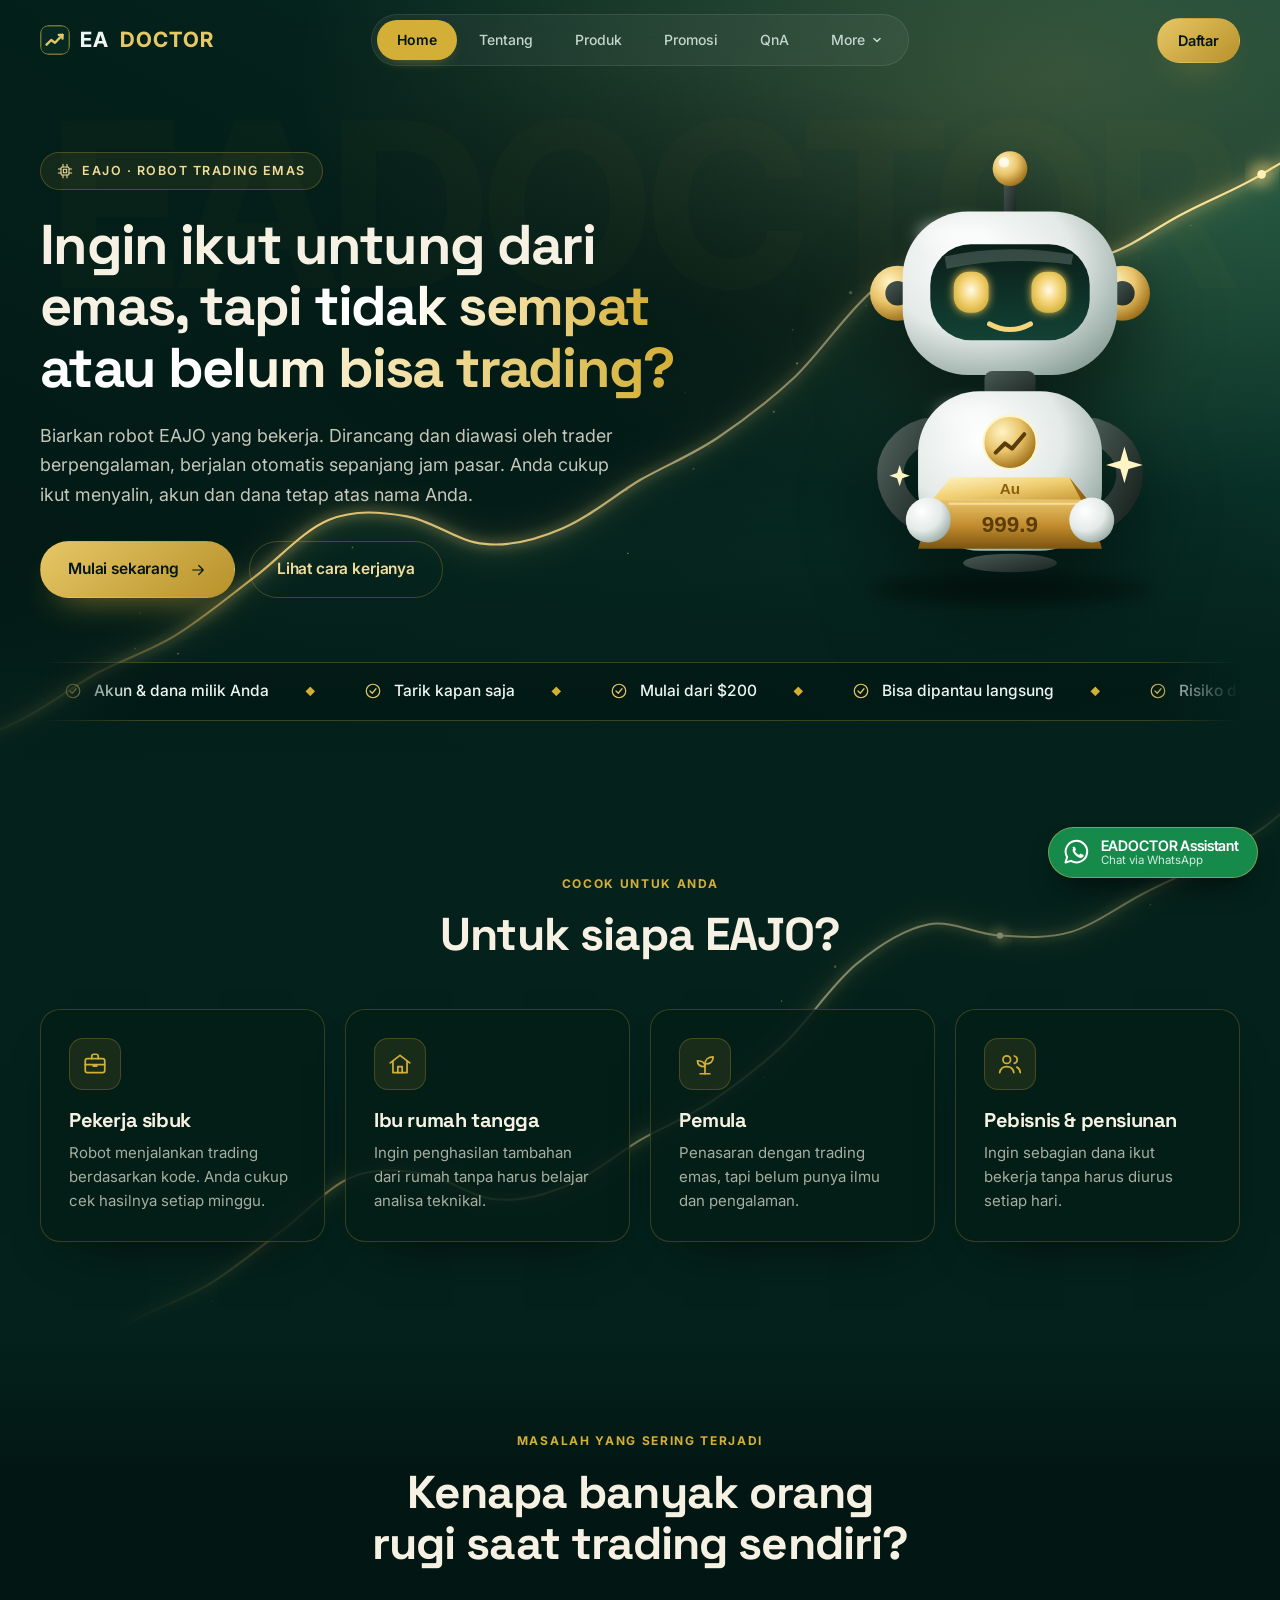
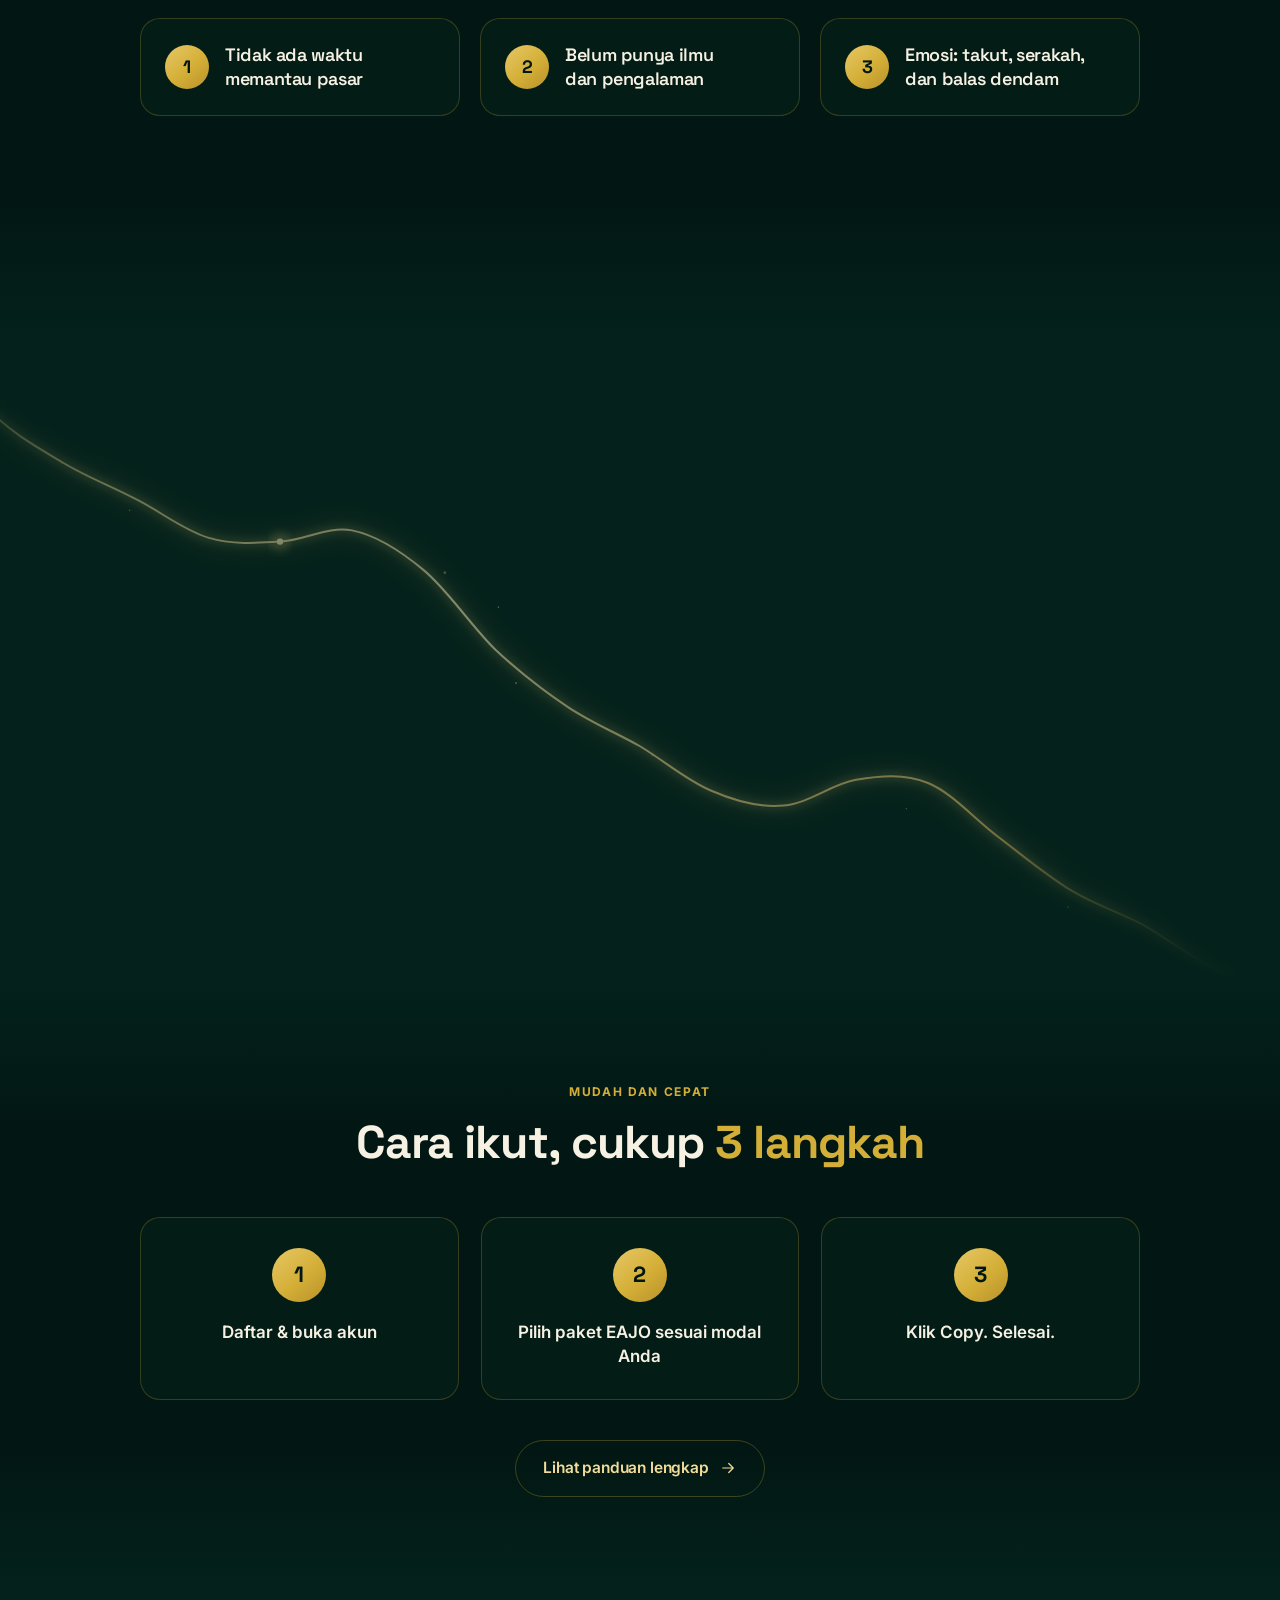
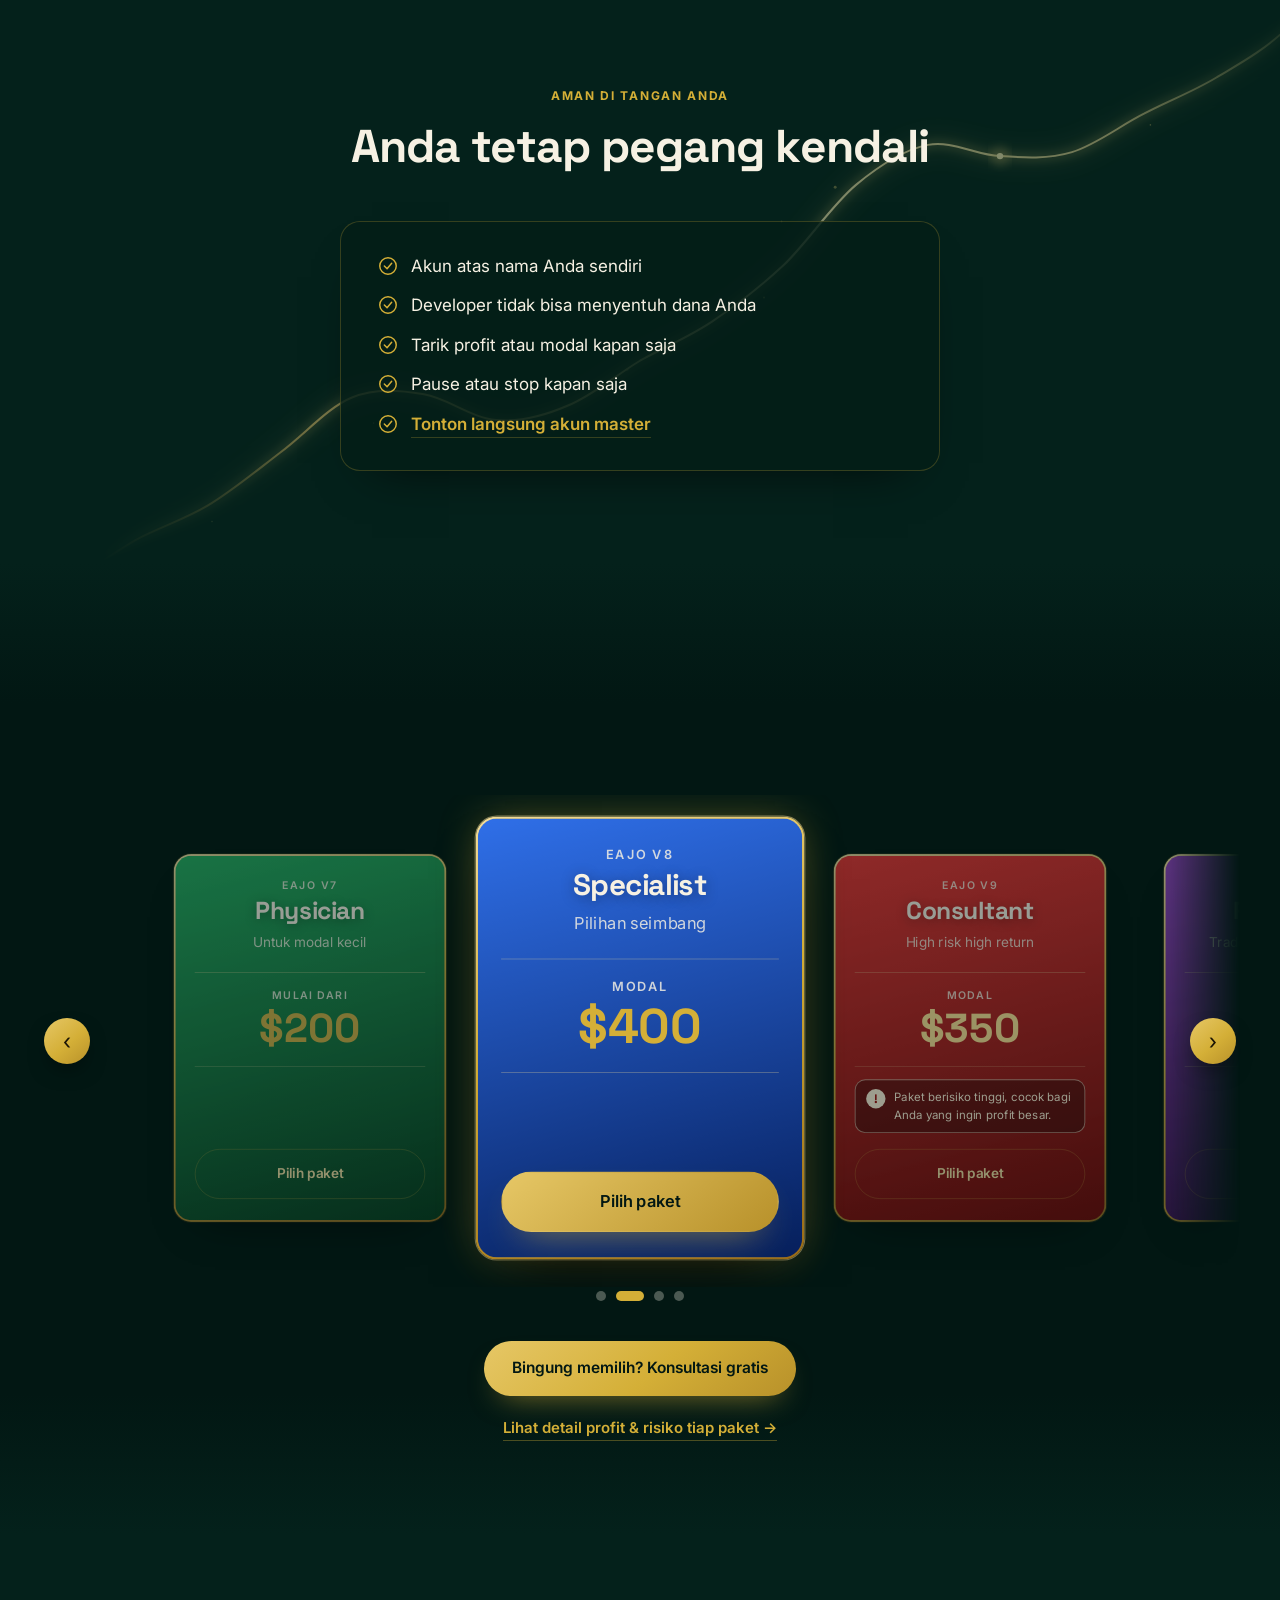
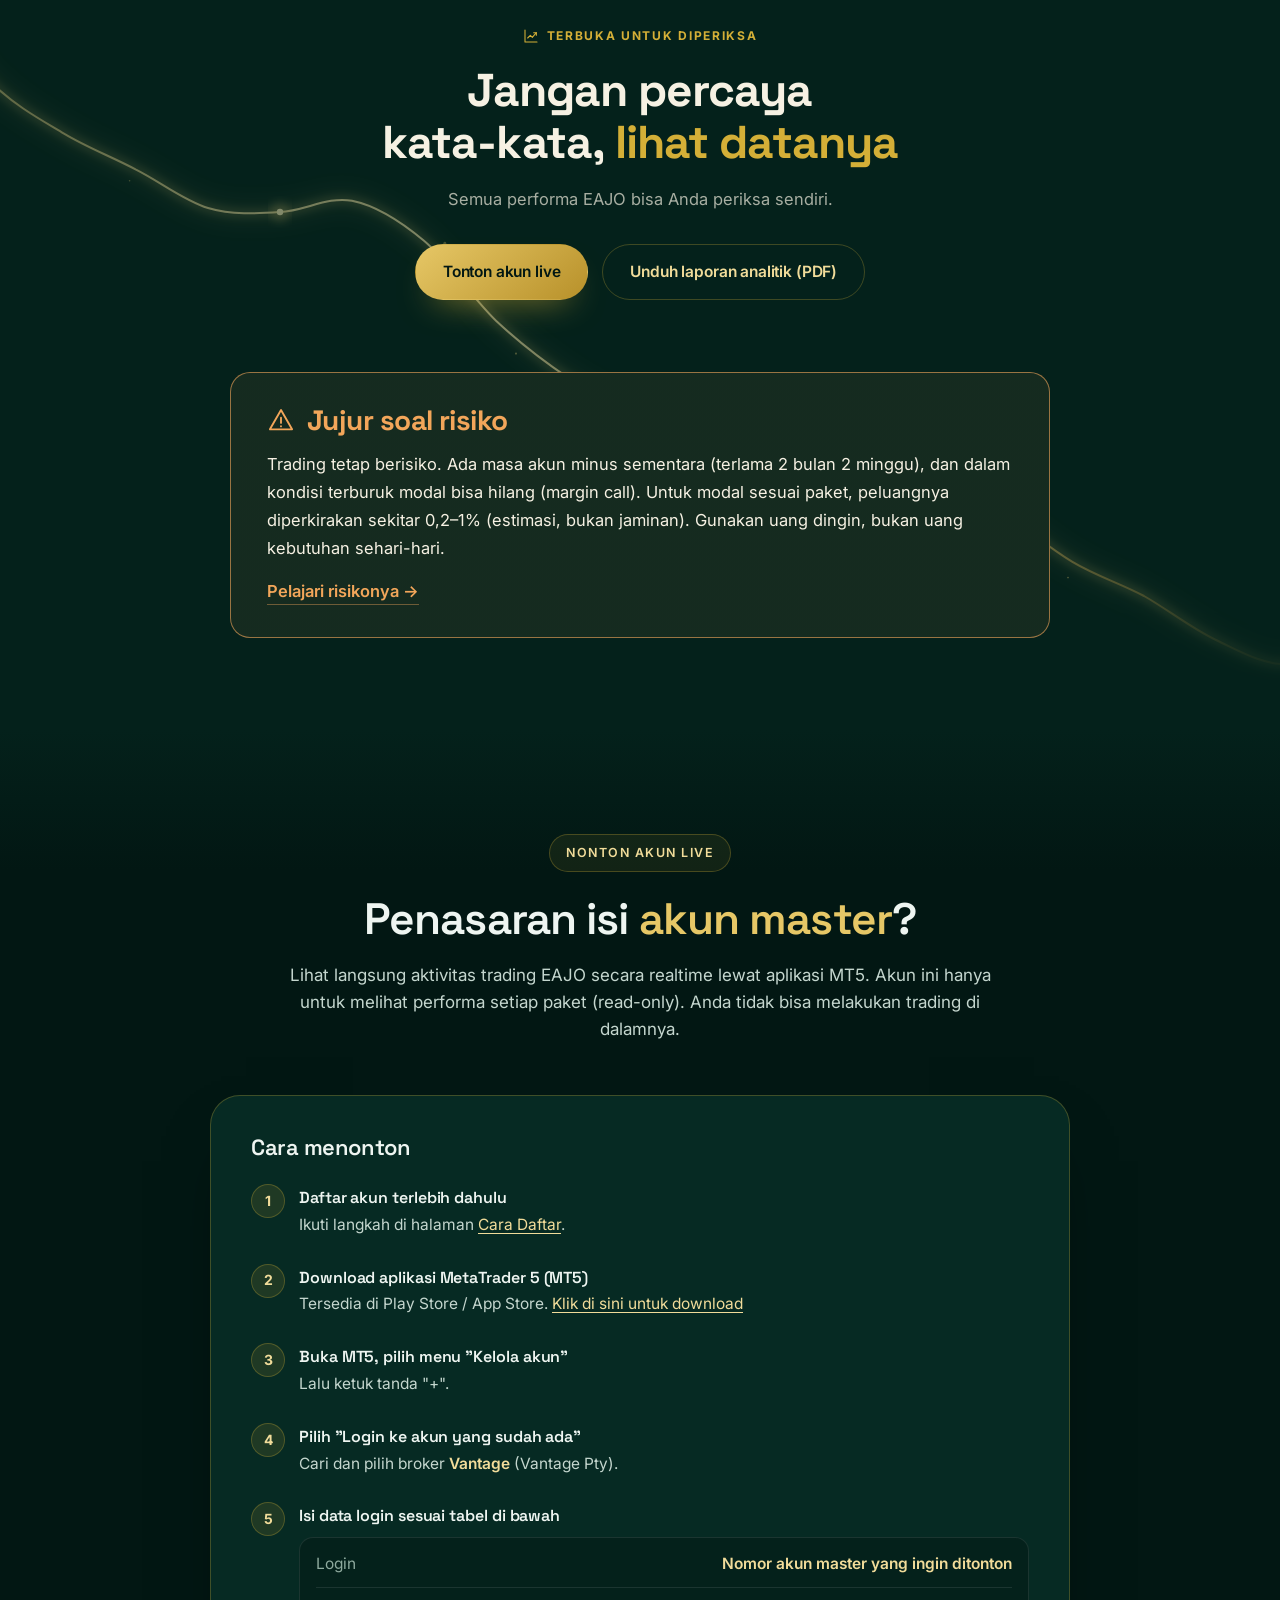
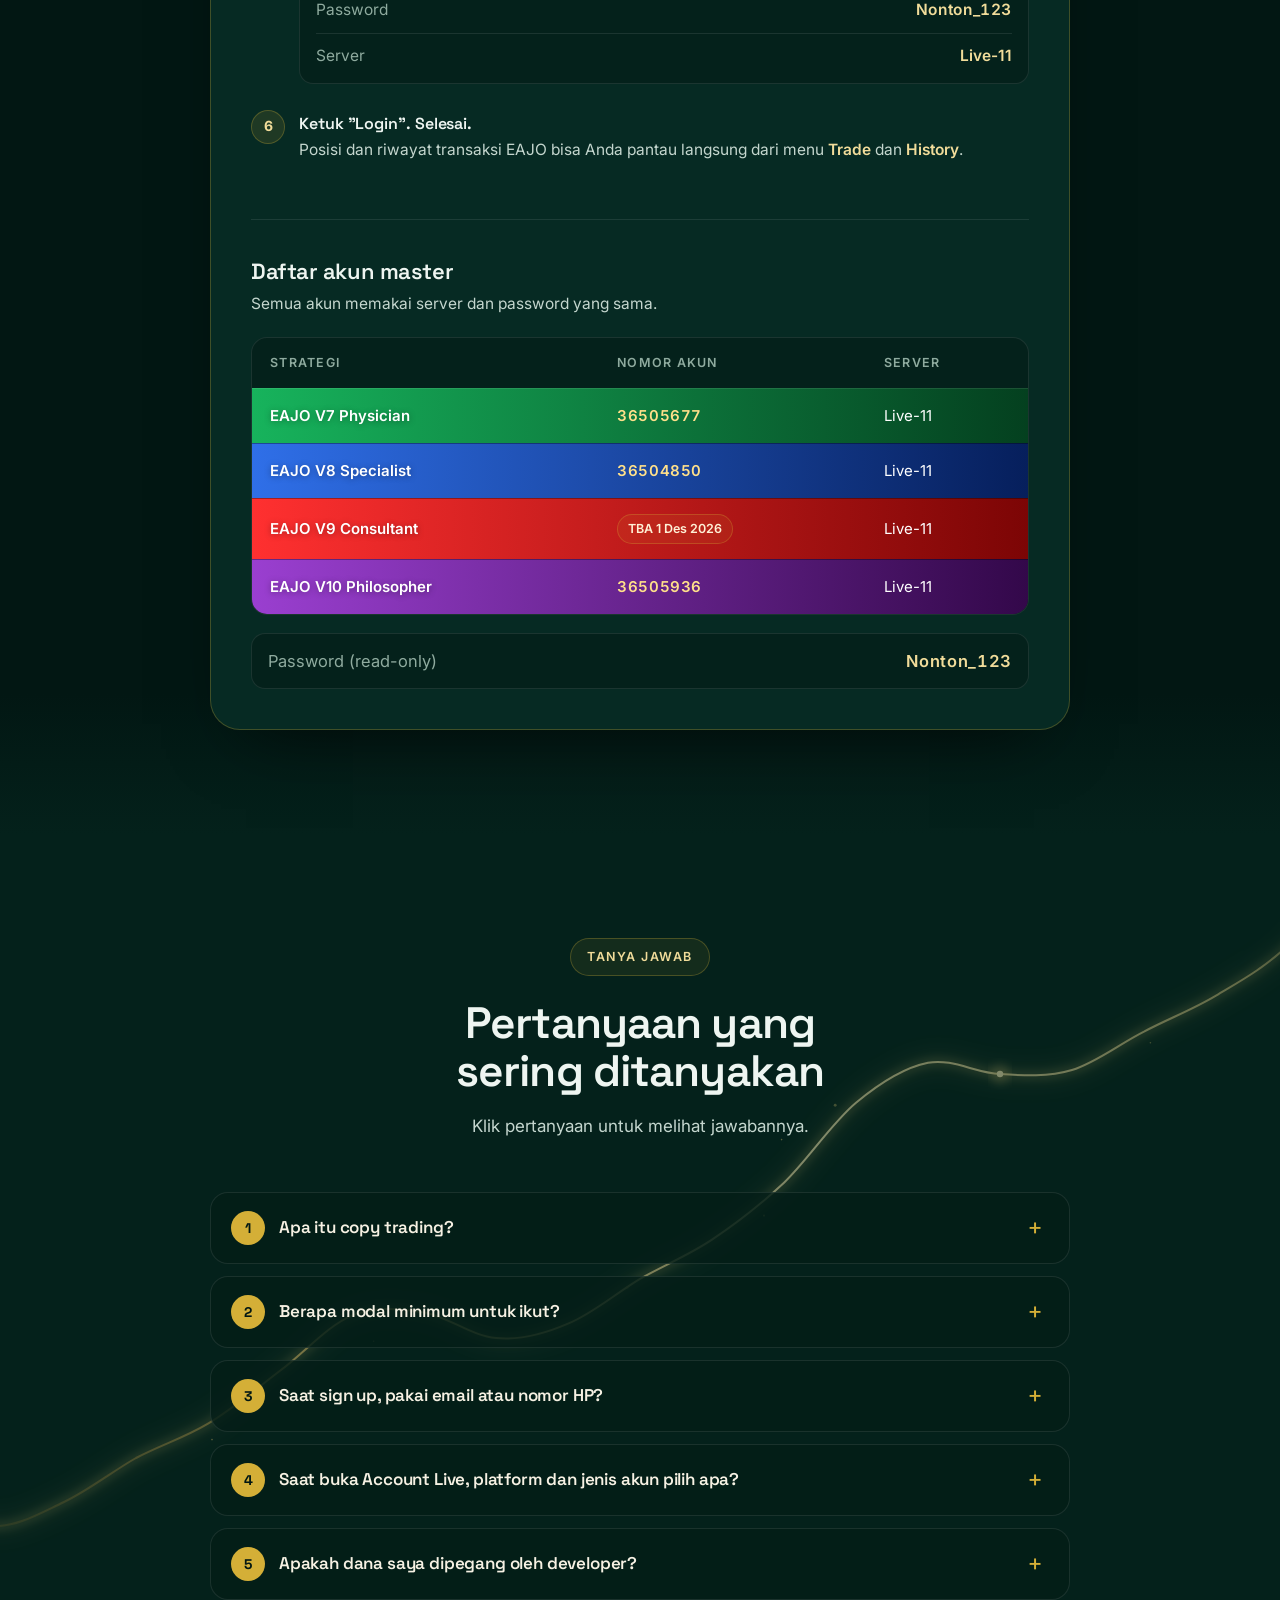
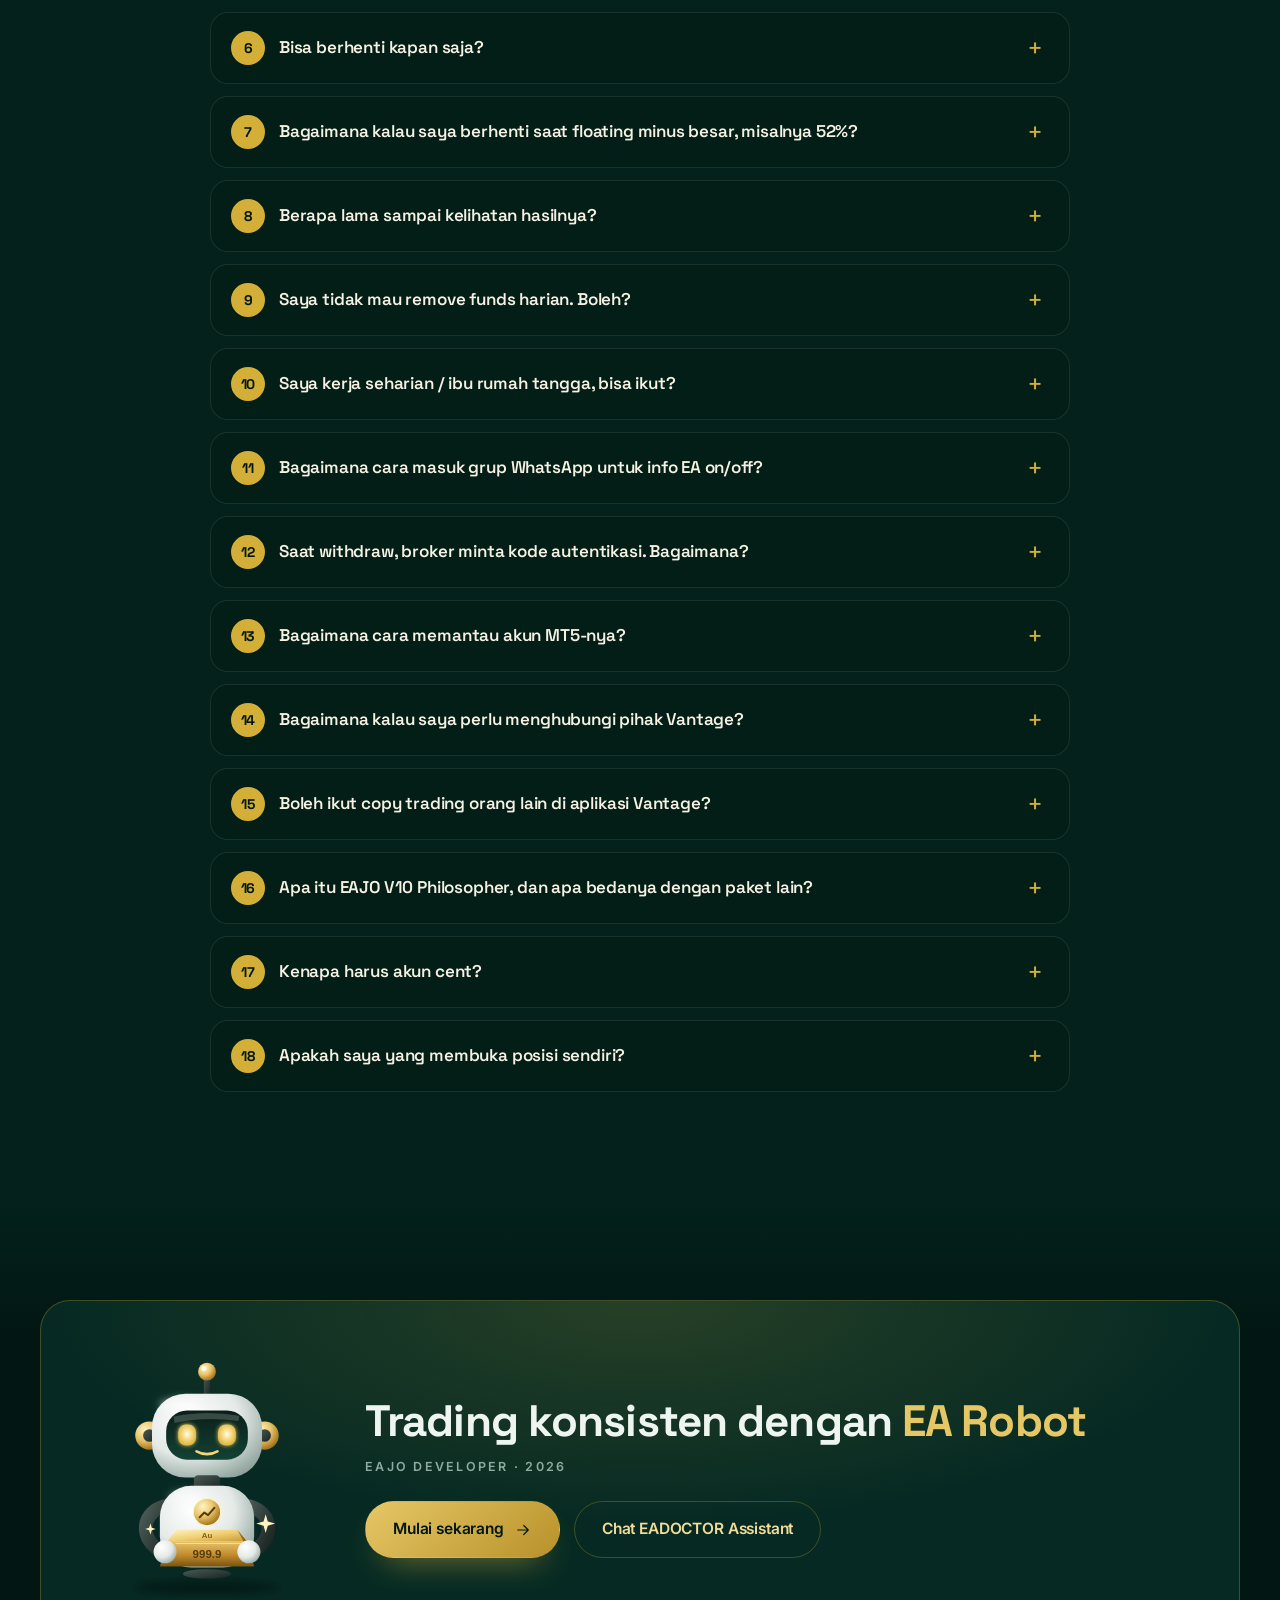
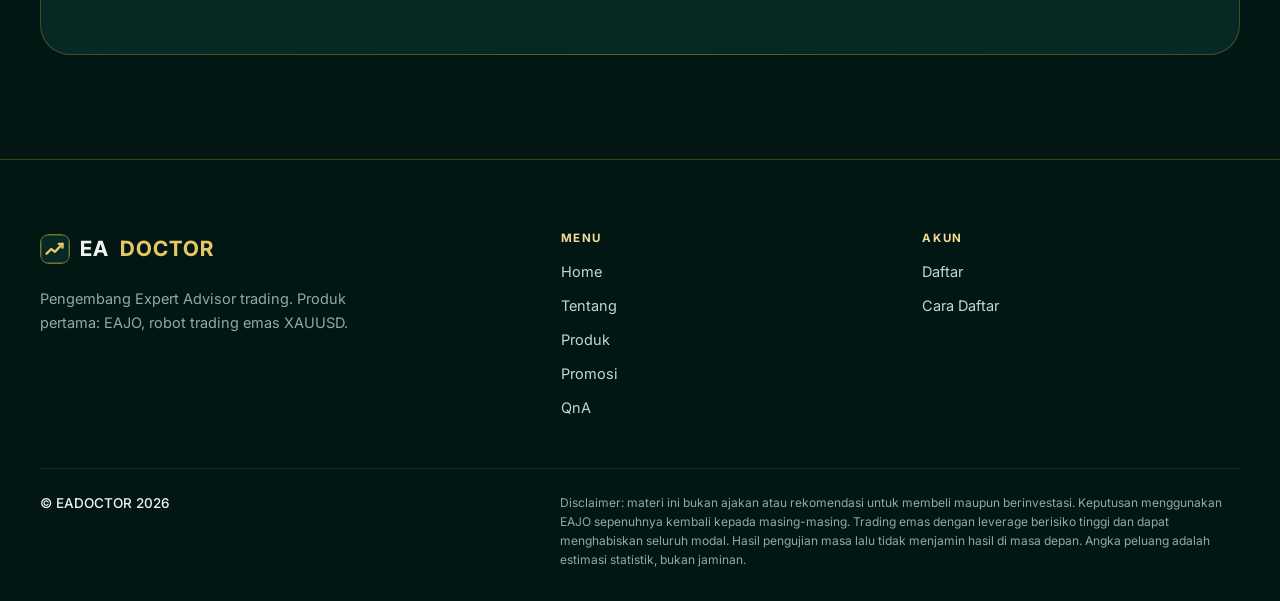
==== index.html @ 738d76ed "Tambah infografis Setting CopyTrading di cara-daftar langkah 6, versi CSS/JS 20261121c Co-Authored-B" ====
<!doctype html>
<html lang="id">
  <head>
    <meta charset="utf-8" />
    <meta name="viewport" content="width=device-width, initial-scale=1, viewport-fit=cover" />
    <title>EADOCTOR — Expert Advisor Trading</title>
    <meta
      name="description"
      content="Ikut untung dari emas tanpa trading sendiri. Robot EAJO bekerja otomatis, diawasi trader berpengalaman. Akun dan dana tetap atas nama Anda."
    />
    <meta name="theme-color" content="#04211b" />
    <link rel="icon" href="assets/favicon.svg" type="image/svg+xml" />
    <link rel="preconnect" href="https://fonts.googleapis.com" />
    <link rel="preconnect" href="https://fonts.gstatic.com" crossorigin />
    <link
      rel="stylesheet"
      href="https://fonts.googleapis.com/css2?family=Inter+Tight:wght@500;600;700&family=Space+Grotesk:wght@500;600;700&family=Inter:wght@400;500;600;700&display=swap"
    />
    <link rel="stylesheet" href="assets/css/style.css?v=20261121c" />
    <script src="assets/js/main.js?v=20261121c" defer></script>
  </head>
  <body>
    <!-- ================= IKON & ROBOT ================= -->
    <svg width="0" height="0" style="position: absolute" aria-hidden="true">
      <symbol id="i-grafik" viewBox="0 0 24 24">
        <path d="M3 3v18h18" /><path d="m7 15 4-4 3 3 6-7" /><path d="M16 7h4v4" />
      </symbol>
      <symbol id="i-perisai" viewBox="0 0 24 24">
        <path d="M12 3 4.5 6v6c0 4.4 3.2 7.9 7.5 9 4.3-1.1 7.5-4.6 7.5-9V6L12 3Z" /><path d="m9 12 2 2 4-4" />
      </symbol>
      <symbol id="i-cpu" viewBox="0 0 24 24">
        <rect x="6" y="6" width="12" height="12" rx="2" /><path d="M9.5 9.5h5v5h-5z" />
        <path d="M9 2v4M15 2v4M9 18v4M15 18v4M2 9h4M2 15h4M18 9h4M18 15h4" />
      </symbol>
      <symbol id="i-jam" viewBox="0 0 24 24">
        <circle cx="12" cy="12" r="9" /><path d="M12 7v5l3 2" />
      </symbol>
      <symbol id="i-cek" viewBox="0 0 24 24">
        <circle cx="12" cy="12" r="9" /><path d="m8 12 3 3 5-6" />
      </symbol>
      <symbol id="i-hadiah" viewBox="0 0 24 24">
        <rect x="3" y="8" width="18" height="4" rx="1" /><path d="M5 12v8h14v-8M12 8v12" />
        <path d="M12 8S10.5 4 8 4a2 2 0 0 0 0 4h4Zm0 0s1.5-4 4-4a2 2 0 0 1 0 4h-4Z" />
      </symbol>
      <symbol id="i-panah" viewBox="0 0 24 24">
        <path d="M5 12h14M13 6l6 6-6 6" />
      </symbol>
      <symbol id="i-wa" viewBox="0 0 24 24">
        <path d="M3.6 20.4 4.9 16A8.6 8.6 0 1 1 8 19.1l-4.4 1.3Z" />
        <path
          d="M9.2 8.3c.3-.6.6-.6.9-.6h.6c.2 0 .4.1.5.4l.7 1.7c.1.3 0 .5-.1.6l-.5.6c-.1.2-.2.3 0 .6.3.6.8 1.2 1.3 1.6.5.5 1.1.8 1.6 1 .3.1.4.1.6-.1l.6-.7c.2-.2.4-.2.6-.1l1.7.8c.2.1.4.2.4.4 0 .3 0 1-.5 1.5-.4.4-1.2.8-2 .7-1-.1-2.4-.6-3.8-1.9-1.4-1.3-2.2-2.8-2.4-3.8-.2-1 .1-1.8.3-2.1Z"
          fill="currentColor"
          stroke="none"
        />
      </symbol>
      <!-- Ikon garis untuk beranda -->
      <symbol id="i-tas" viewBox="0 0 24 24">
        <rect x="3" y="7" width="18" height="13" rx="2" /><path d="M9 7V5a2 2 0 0 1 2-2h2a2 2 0 0 1 2 2v2" /><path d="M3 12.5h18M10.5 12.5v1.5h3v-1.5" />
      </symbol>
      <symbol id="i-rumah" viewBox="0 0 24 24">
        <path d="M3 11 12 4l9 7" /><path d="M5.5 9.5V20h13V9.5" /><path d="M10 20v-5.5h4V20" />
      </symbol>
      <symbol id="i-tunas" viewBox="0 0 24 24">
        <path d="M12 21v-9" /><path d="M12 12c0-4 3-6.5 7.5-6.5 0 4.2-3 6.5-7.5 6.5Z" /><path d="M12 14.5C12 11.3 9.6 9 5 9c0 3.4 2.6 5.5 7 5.5Z" /><path d="M7.5 21h9" />
      </symbol>
      <symbol id="i-koper" viewBox="0 0 24 24">
        <circle cx="9" cy="8" r="3.5" /><path d="M2.5 20c.6-3.6 3.2-5.5 6.5-5.5s5.9 1.9 6.5 5.5" /><path d="M16 4.6a3.5 3.5 0 0 1 0 6.8M18.3 14.9c1.8.8 2.9 2.5 3.2 5.1" />
      </symbol>
      <symbol id="i-orang" viewBox="0 0 24 24">
        <circle cx="12" cy="7.5" r="3.8" /><path d="M4.5 21c.7-4.3 3.6-6.5 7.5-6.5s6.8 2.2 7.5 6.5" />
      </symbol>
      <symbol id="i-awas" viewBox="0 0 24 24">
        <path d="M12 3.5 2.5 20h19L12 3.5Z" /><path d="M12 10v4.5" /><path d="M12 17.3v.2" />
      </symbol>
      <!-- Robot 3D EAJO (dari index2) -->
      <defs>
        <radialGradient id="shell" cx="0.35" cy="0.3" r="0.8"><stop offset="0" stop-color="#FFFFFF"/><stop offset="0.55" stop-color="#E4EAE7"/><stop offset="1" stop-color="#8FA39C"/></radialGradient>
        <linearGradient id="visor" x1="0" y1="0" x2="0" y2="1"><stop offset="0" stop-color="#0A1E18"/><stop offset="1" stop-color="#134235"/></linearGradient>
        <radialGradient id="eye" cx="0.5" cy="0.45" r="0.6"><stop offset="0" stop-color="#FFFBE6"/><stop offset="0.5" stop-color="#F5D57A"/><stop offset="1" stop-color="#D4AF37"/></radialGradient>
        <linearGradient id="joint" x1="0" y1="0" x2="1" y2="1"><stop offset="0" stop-color="#4A5A55"/><stop offset="1" stop-color="#1A2421"/></linearGradient>
        <radialGradient id="goldBall" cx="0.35" cy="0.3" r="0.75"><stop offset="0" stop-color="#FFF4C4"/><stop offset="0.5" stop-color="#E9C46A"/><stop offset="1" stop-color="#9A6B16"/></radialGradient>
        <linearGradient id="goldTop" x1="0" y1="0" x2="1" y2="1"><stop offset="0" stop-color="#FFF4C4"/><stop offset="0.5" stop-color="#F0CF73"/><stop offset="1" stop-color="#C99A35"/></linearGradient>
        <linearGradient id="goldFront" x1="0" y1="0" x2="0" y2="1"><stop offset="0" stop-color="#E9C46A"/><stop offset="0.55" stop-color="#C08A2C"/><stop offset="1" stop-color="#7A5410"/></linearGradient>
        <linearGradient id="goldSide" x1="0" y1="0" x2="1" y2="0"><stop offset="0" stop-color="#A9771F"/><stop offset="1" stop-color="#6A470C"/></linearGradient>
        <filter id="glowF" x="-50%" y="-50%" width="200%" height="200%"><feGaussianBlur stdDeviation="4" result="b"/><feMerge><feMergeNode in="b"/><feMergeNode in="SourceGraphic"/></feMerge></filter>
        <filter id="soft" x="-30%" y="-100%" width="160%" height="300%"><feGaussianBlur stdDeviation="8"/></filter>
        <symbol id="robot" viewBox="0 0 420 460">
          <ellipse cx="210" cy="440" rx="140" ry="14" fill="#000" fill-opacity="0.35" filter="url(#soft)"/>
          <rect x="204" y="34" width="12" height="40" rx="6" fill="url(#joint)"/>
          <circle cx="210" cy="28" r="17" fill="url(#goldBall)"/>
          <circle cx="204" cy="22" r="5" fill="#FFF" fill-opacity="0.7"/>
          <circle cx="100" cy="150" r="27" fill="url(#goldBall)"/><circle cx="100" cy="150" r="12" fill="url(#joint)"/>
          <circle cx="320" cy="150" r="27" fill="url(#goldBall)"/><circle cx="320" cy="150" r="12" fill="url(#joint)"/>
          <rect x="105" y="70" width="210" height="160" rx="64" fill="url(#shell)"/>
          <ellipse cx="160" cy="92" rx="40" ry="12" fill="#FFF" fill-opacity="0.6" filter="url(#soft)"/>
          <rect x="132" y="102" width="156" height="94" rx="40" fill="url(#visor)"/>
          <rect x="155" y="129" width="34" height="40" rx="15" fill="url(#eye)" filter="url(#glowF)"/>
          <rect x="231" y="129" width="34" height="40" rx="15" fill="url(#eye)" filter="url(#glowF)"/>
          <path d="M190 180 Q210 191 230 180" fill="none" stroke="#F5D57A" stroke-width="5" stroke-linecap="round"/>
          <path d="M146 114 Q205 101 272 112 L270 122 Q205 113 148 126 Z" fill="#FFF" fill-opacity="0.18"/>
          <rect x="185" y="226" width="50" height="28" rx="8" fill="url(#joint)"/>
          <path d="M128 285 C 78 300, 82 360, 136 376" fill="none" stroke="url(#joint)" stroke-width="26" stroke-linecap="round"/>
          <path d="M292 285 C 342 300, 338 360, 284 376" fill="none" stroke="url(#joint)" stroke-width="26" stroke-linecap="round"/>
          <rect x="120" y="246" width="180" height="156" rx="60" fill="url(#shell)"/>
          <ellipse cx="170" cy="268" rx="32" ry="10" fill="#FFF" fill-opacity="0.55" filter="url(#soft)"/>
          <circle cx="210" cy="296" r="26" fill="url(#goldBall)" stroke="#FFF4C4" stroke-width="2"/>
          <polyline points="196,306 205,297 212,302 224,288" fill="none" stroke="#5A3D0A" stroke-width="4" stroke-linecap="round" stroke-linejoin="round"/>
          <polygon points="152,330 268,330 286,352 134,352" fill="url(#goldTop)"/>
          <polygon points="134,352 286,352 300,400 120,400" fill="url(#goldFront)"/>
          <polygon points="268,330 286,352 300,400 292,376" fill="url(#goldSide)"/>
          <text x="210" y="346" text-anchor="middle" font-family="Arial, sans-serif" font-size="15" font-weight="700" fill="#8A5F10">Au</text>
          <text x="210" y="384" text-anchor="middle" font-family="Arial, sans-serif" font-size="22" font-weight="700" fill="#5A3D0A">999.9</text>
          <path d="M150 356 L280 356" stroke="#FFF4C4" stroke-opacity="0.6" stroke-width="2"/>
          <circle cx="130" cy="372" r="22" fill="url(#shell)"/>
          <circle cx="290" cy="372" r="22" fill="url(#shell)"/>
          <ellipse cx="210" cy="414" rx="46" ry="9" fill="url(#joint)"/>
          <path d="M322 300 L326 314 L340 318 L326 322 L322 336 L318 322 L304 318 L318 314 Z" fill="#FFF4C4"/>
          <path d="M102 318 L104.5 326 L112 328.5 L104.5 331 L102 339 L99.5 331 L92 328.5 L99.5 326 Z" fill="#FFF4C4"/>
        </symbol>
      </defs>
    </svg>

    <a class="lewati" href="#utama">Lewati ke konten</a>

    <!-- ================= NAVIGASI ================= -->
    <header class="nav" data-nav>
      <div class="wadah nav__isi">
        <a class="merek" href="#home" aria-label="EADOCTOR, ke beranda">
          <img src="assets/favicon.svg" alt="" width="30" height="30" />EA<span>DOCTOR</span>
        </a>
        <nav class="nav__pil" id="nav-tautan" data-nav-tautan aria-label="Navigasi utama">
          <a href="#home">Home</a>
          <a href="tentang.html">Tentang</a>
          <a href="produk.html">Produk</a>
          <a href="promosi.html">Promosi</a>
          <a href="#faq">QnA</a>
          <div class="nav__lagi" data-nav-lagi>
            <button class="nav__lagi-tombol" type="button" data-nav-lagi-tombol aria-expanded="false" aria-controls="nav-lagi-menu">
              More<svg class="nav__lagi-panah" viewBox="0 0 12 12" aria-hidden="true"><path d="M3 4.5 6 7.5 9 4.5" /></svg>
            </button>
            <div class="nav__lagi-menu" id="nav-lagi-menu">
              <a href="tonton-akun-real.html">Tonton Akun Real</a>
              <a href="cara-daftar.html">Cara Daftar</a>
              <a href="data-analytic.html">Data Analytic</a>
              <a href="download-dokumen.html">Download Dokumen</a>
              <a href="https://h5.vantagemarketapp.com/h5/thirdparty/support/register?agentAccount=MzYwMTUwOTc=&invitecode=kVxIS4rZ" target="_blank" rel="noopener">Download Apps MT5</a>
            </div>
          </div>
          <a class="nav__seluler" href="https://vigco.co/la-s1com-inv/id/kVxIS4rZ" target="_blank" rel="noopener">Daftar</a>
        </nav>
        <div class="nav__aksi">
          <a class="tombol tombol--emas tombol--kecil" href="https://vigco.co/la-s1com-inv/id/kVxIS4rZ" target="_blank" rel="noopener">Daftar</a>
          <button
            class="nav__tombol"
            type="button"
            data-nav-tombol
            aria-controls="nav-tautan"
            aria-expanded="false"
            aria-label="Buka menu"
          >
            <span class="nav__garis"></span><span class="nav__garis"></span>
          </button>
        </div>
      </div>
    </header>

    <main id="utama">
      <!-- ================= 1. HERO ================= -->
      <section class="hero hm-hero" id="home">
        <div class="hero__air" aria-hidden="true">EADOCTOR</div>
        <div class="wadah hm-hero__kisi">
          <div class="hm-hero__kepala">
            <span class="eyebrow"
              ><svg class="ikon"><use href="#i-cpu" /></svg>EAJO · Robot Trading Emas</span
            >
            <h1 class="hm-hero__judul">
              Ingin ikut untung dari emas, tapi
              <span class="hero__gradasi">tidak sempat atau belum bisa trading?</span>
            </h1>
          </div>
          <div class="hm-hero__robot">
            <svg class="robot" viewBox="0 0 420 460" role="img" aria-label="Robot EAJO memegang emas batangan"><use href="#robot" /></svg>
          </div>
          <div class="hm-hero__badan">
            <p class="hm-hero__teks">
              Biarkan robot EAJO yang bekerja. Dirancang dan diawasi oleh trader berpengalaman,
              berjalan otomatis sepanjang jam pasar. Anda cukup ikut menyalin, akun dan dana
              tetap atas nama Anda.
            </p>
            <div class="hm-hero__aksi">
              <a class="tombol tombol--emas" href="https://vigco.co/la-s1com-inv/id/kVxIS4rZ" target="_blank" rel="noopener"
                >Mulai sekarang<svg class="ikon"><use href="#i-panah" /></svg
              ></a>
              <a class="tombol tombol--garis" href="#cara-ikut">Lihat cara kerjanya</a>
            </div>
          </div>
        </div>

        <!-- Baris kepercayaan berjalan: isi digandakan oleh main.js agar putaran mulus -->
        <div class="wadah">
          <div class="berjalan berjalan--hero" data-berjalan>
            <div class="berjalan__jalur">
              <ul class="berjalan__grup">
                <li class="berjalan__item"><svg class="ikon" aria-hidden="true"><use href="#i-cek" /></svg><strong>Akun &amp; dana milik Anda</strong></li>
                <li class="berjalan__item"><svg class="ikon" aria-hidden="true"><use href="#i-cek" /></svg><strong>Tarik kapan saja</strong></li>
                <li class="berjalan__item"><svg class="ikon" aria-hidden="true"><use href="#i-cek" /></svg><strong>Mulai dari $200</strong></li>
                <li class="berjalan__item"><svg class="ikon" aria-hidden="true"><use href="#i-cek" /></svg><strong>Bisa dipantau langsung</strong></li>
                <li class="berjalan__item"><svg class="ikon" aria-hidden="true"><use href="#i-cek" /></svg><strong>Risiko dibatasi dengan kode</strong></li>
              </ul>
            </div>
          </div>
        </div>
      </section>

      <!-- ================= 2. UNTUK SIAPA ================= -->
      <section class="ed-bagian hm-bagian hm-garis" id="untuk-siapa">
        <div class="wadah">
          <div class="ed-kepala" data-animasi>
            <span class="ed-label">Cocok untuk Anda</span>
            <h2 class="ed-judul">Untuk siapa EAJO?</h2>
          </div>
          <div class="hm-kisi-4">
            <article class="ed-kartu hm-siapa" data-animasi>
              <span class="hm-ikon"><svg class="ikon" aria-hidden="true"><use href="#i-tas" /></svg></span>
              <h3>Pekerja sibuk</h3>
              <p>Robot menjalankan trading berdasarkan kode. Anda cukup cek hasilnya setiap minggu.</p>
            </article>
            <article class="ed-kartu hm-siapa" data-animasi>
              <span class="hm-ikon"><svg class="ikon" aria-hidden="true"><use href="#i-rumah" /></svg></span>
              <h3>Ibu rumah tangga</h3>
              <p>Ingin penghasilan tambahan dari rumah tanpa harus belajar analisa teknikal.</p>
            </article>
            <article class="ed-kartu hm-siapa" data-animasi>
              <span class="hm-ikon"><svg class="ikon" aria-hidden="true"><use href="#i-tunas" /></svg></span>
              <h3>Pemula</h3>
              <p>Penasaran dengan trading emas, tapi belum punya ilmu dan pengalaman.</p>
            </article>
            <article class="ed-kartu hm-siapa" data-animasi>
              <span class="hm-ikon"><svg class="ikon" aria-hidden="true"><use href="#i-koper" /></svg></span>
              <h3>Pebisnis &amp; pensiunan</h3>
              <p>Ingin sebagian dana ikut bekerja tanpa harus diurus setiap hari.</p>
            </article>
          </div>
        </div>
      </section>

      <!-- ================= 3. KENAPA RUGI ================= -->
      <section class="ed-bagian hm-bagian hm-gelap" id="kenapa-rugi">
        <div class="wadah">
          <div class="ed-kepala" data-animasi>
            <span class="ed-label">Masalah yang sering terjadi</span>
            <h2 class="ed-judul">Kenapa banyak orang rugi saat trading sendiri?</h2>
          </div>
          <ol class="hm-masalah">
            <li data-animasi><span class="hm-no">1</span><h3>Tidak ada waktu memantau pasar</h3></li>
            <li data-animasi><span class="hm-no">2</span><h3>Belum punya ilmu dan pengalaman</h3></li>
            <li data-animasi><span class="hm-no">3</span><h3>Emosi: takut, serakah, dan balas dendam</h3></li>
          </ol>
          <div class="hm-penutup-teks" data-animasi>
            <p>
              Developer EAJO pernah mengalaminya sendiri. Karena itu ia membuat robot yang
              mengikuti aturan tanpa emosi.
            </p>
            <a class="hm-tautan" href="tentang.html">Kenalan dengan developer &rarr;</a>
          </div>
        </div>
      </section>

      <!-- ================= 4. ROBOT + TRADER ================= -->
      <section class="ed-bagian hm-bagian hm-garis hm-garis--balik" id="robot-trader">
        <div class="wadah">
          <div class="ed-kepala" data-animasi>
            <span class="ed-label">Cara EAJO bekerja</span>
            <h2 class="ed-judul">Robot + trader profesional: <em>gabungan dua kekuatan</em></h2>
          </div>
          <div class="hm-duo">
            <article class="ed-kartu" data-animasi>
              <div class="hm-duo__kepala">
                <span class="hm-ikon"><svg class="ikon" aria-hidden="true"><use href="#i-cpu" /></svg></span>
                <h3>Robot (EA)</h3>
              </div>
              <ul class="hm-centang">
                <li><svg class="ikon" aria-hidden="true"><use href="#i-cek" /></svg>Tidak punya emosi</li>
                <li><svg class="ikon" aria-hidden="true"><use href="#i-cek" /></svg>Disiplin mengikuti aturan</li>
                <li><svg class="ikon" aria-hidden="true"><use href="#i-cek" /></svg>Bekerja tanpa lelah</li>
                <li><svg class="ikon" aria-hidden="true"><use href="#i-cek" /></svg>Eksekusi cepat</li>
              </ul>
            </article>
            <article class="ed-kartu" data-animasi>
              <div class="hm-duo__kepala">
                <span class="hm-ikon"><svg class="ikon" aria-hidden="true"><use href="#i-orang" /></svg></span>
                <h3>Trader profesional</h3>
              </div>
              <ul class="hm-centang">
                <li><svg class="ikon" aria-hidden="true"><use href="#i-cek" /></svg>Merancang strategi</li>
                <li><svg class="ikon" aria-hidden="true"><use href="#i-cek" /></svg>Mengawasi kondisi pasar</li>
                <li><svg class="ikon" aria-hidden="true"><use href="#i-cek" /></svg>Nonaktifkan EA saat berita besar</li>
                <li><svg class="ikon" aria-hidden="true"><use href="#i-cek" /></svg>Kalibrasi ulang setiap tahun</li>
              </ul>
            </article>
          </div>
        </div>
      </section>

      <!-- ================= 5. CARA IKUT ================= -->
      <section class="ed-bagian hm-bagian hm-gelap" id="cara-ikut">
        <div class="wadah">
          <div class="ed-kepala" data-animasi>
            <span class="ed-label">Mudah dan cepat</span>
            <h2 class="ed-judul">Cara ikut, cukup <em>3 langkah</em></h2>
          </div>
          <ol class="hm-langkah">
            <li data-animasi><span class="hm-no">1</span><p>Daftar &amp; buka akun</p></li>
            <li data-animasi><span class="hm-no">2</span><p>Pilih paket EAJO sesuai modal Anda</p></li>
            <li data-animasi><span class="hm-no">3</span><p>Klik Copy. Selesai.</p></li>
          </ol>
          <div class="ed-aksi">
            <a class="tombol tombol--garis" href="cara-daftar.html">Lihat panduan lengkap<svg class="ikon"><use href="#i-panah" /></svg></a>
          </div>
        </div>
      </section>

      <!-- ================= 6. PEGANG KENDALI ================= -->
      <section class="ed-bagian hm-bagian hm-garis" id="kendali">
        <div class="wadah">
          <div class="ed-kepala" data-animasi>
            <span class="ed-label">Aman di tangan Anda</span>
            <h2 class="ed-judul">Anda tetap pegang kendali</h2>
          </div>
          <div class="ed-kartu hm-kendali" data-animasi>
            <ul class="hm-centang">
              <li><svg class="ikon" aria-hidden="true"><use href="#i-cek" /></svg>Akun atas nama Anda sendiri</li>
              <li><svg class="ikon" aria-hidden="true"><use href="#i-cek" /></svg>Developer tidak bisa menyentuh dana Anda</li>
              <li><svg class="ikon" aria-hidden="true"><use href="#i-cek" /></svg>Tarik profit atau modal kapan saja</li>
              <li><svg class="ikon" aria-hidden="true"><use href="#i-cek" /></svg>Pause atau stop kapan saja</li>
              <li><svg class="ikon" aria-hidden="true"><use href="#i-cek" /></svg><a href="#akun-live">Tonton langsung akun master</a></li>
            </ul>
          </div>
        </div>
      </section>

      <!-- ================= 7. PILIH PAKET ================= -->
      <section class="ed-bagian hm-bagian hm-gelap" id="produk">
        <div class="wadah">
          <div class="ed-kepala" data-animasi>
            <span class="ed-label">Paket EADOCTOR</span>
            <h2 class="ed-judul">Pilih paket sesuai <em>modal Anda</em></h2>
          </div>
          <div class="ed-kisi ed-kisi--4">
            <article class="ed-kartu ed-tema ed-tema--hijau hm-paket" data-animasi>
              <p class="ed-produk__versi">EAJO V7</p>
              <h3 class="ed-produk__nama">Physician</h3>
              <p class="hm-paket__untuk">Untuk modal kecil</p>
              <p class="hm-paket__harga"><small>Mulai dari</small>$200</p>
              <a class="tombol tombol--garis tombol--lebar" href="https://vigco.co/la-s1com-inv/id/kVxIS4rZ" target="_blank" rel="noopener">Pilih paket</a>
            </article>
            <article class="ed-kartu ed-kartu--sorot ed-tema ed-tema--biru hm-paket" data-animasi>
              <p class="ed-produk__versi">EAJO V8</p>
              <h3 class="ed-produk__nama">Specialist</h3>
              <p class="hm-paket__untuk">Pilihan seimbang</p>
              <p class="hm-paket__harga"><small>Modal</small>$400</p>
              <a class="tombol tombol--emas tombol--lebar" href="https://vigco.co/la-s1com-inv/id/kVxIS4rZ" target="_blank" rel="noopener">Pilih paket</a>
            </article>
            <article class="ed-kartu ed-tema ed-tema--merah hm-paket" data-animasi>
              <p class="ed-produk__versi">EAJO V9</p>
              <h3 class="ed-produk__nama">Consultant</h3>
              <p class="hm-paket__untuk">High risk high return</p>
              <p class="hm-paket__harga"><small>Modal</small>$350</p>
              <p class="ed-peringatan ed-peringatan--kecil" role="note"><b aria-hidden="true">!</b><span>Paket berisiko tinggi, cocok bagi Anda yang ingin profit besar.</span></p>
              <a class="tombol tombol--garis tombol--lebar" href="https://vigco.co/la-s1com-inv/id/kVxIS4rZ" target="_blank" rel="noopener">Pilih paket</a>
            </article>
            <article class="ed-kartu ed-tema ed-tema--ungu hm-paket" data-animasi>
              <p class="ed-produk__versi">EAJO V10</p>
              <h3 class="ed-produk__nama">Philosopher</h3>
              <p class="hm-paket__untuk">Trader profesional, pair USD</p>
              <p class="hm-paket__harga"><small>Modal</small>$250</p>
              <a class="tombol tombol--garis tombol--lebar" href="https://vigco.co/la-s1com-inv/id/kVxIS4rZ" target="_blank" rel="noopener">Pilih paket</a>
            </article>
          </div>
          <div class="ed-aksi">
            <a class="ed-tombol" href="#" data-wa data-wa-teks="Halo EADOCTOR, saya bingung memilih paket (V7 / V8 / V9 / Philosopher). Boleh konsultasi?" target="_blank" rel="noopener">Bingung memilih? Konsultasi gratis</a>
          </div>
          <p class="hm-tengah"><a class="hm-tautan" href="produk.html">Lihat detail profit &amp; risiko tiap paket &rarr;</a></p>
        </div>
      </section>

      <!-- ================= 8. LIHAT DATANYA ================= -->
      <section class="ed-bagian hm-bagian hm-garis hm-garis--balik" id="lihat-data">
        <div class="wadah">
          <div class="ed-kepala hm-data" data-animasi>
            <span class="ed-label"><svg class="ikon"><use href="#i-grafik" /></svg>Terbuka untuk diperiksa</span>
            <h2 class="ed-judul">Jangan percaya kata&#8209;kata, <em>lihat datanya</em></h2>
            <p class="ed-subjudul">Semua performa EAJO bisa Anda periksa sendiri.</p>
            <div class="hm-aksi">
              <a class="tombol tombol--emas" href="#akun-live">Tonton akun live</a>
              <a class="tombol tombol--garis" href="assets/download-dokumen/Laporan-Analitik-EAJO.pdf" download>Unduh laporan analitik (PDF)</a>
            </div>
          </div>

          <!-- 9. Jujur soal risiko (satu section dengan Lihat datanya agar garis emas menyambung) -->
          <div class="hm-risiko" data-animasi>
            <div class="hm-risiko__kepala">
              <svg class="ikon" aria-hidden="true"><use href="#i-awas" /></svg>
              <h2>Jujur soal risiko</h2>
            </div>
            <p>
              Trading tetap berisiko. Ada masa akun minus sementara (terlama 2 bulan 2 minggu),
              dan dalam kondisi terburuk modal bisa hilang (margin call). Untuk modal sesuai paket,
              peluangnya diperkirakan sekitar 0,2–1% (estimasi, bukan jaminan). Gunakan uang dingin,
              bukan uang kebutuhan sehari-hari.
            </p>
            <a href="data-analytic.html#da-risiko">Pelajari risikonya &rarr;</a>
          </div>
        </div>
      </section>

      <!-- ================= NONTON AKUN LIVE ================= -->
      <section class="bagian bagian--gelap" id="akun-live">
        <div class="wadah">
          <div class="bagian__kepala bagian__kepala--tengah" data-animasi>
            <span class="eyebrow">Nonton Akun Live</span>
            <h2 class="bagian__judul">Penasaran isi <em>akun master</em>?</h2>
            <p class="bagian__teks">
              Lihat langsung aktivitas trading EAJO secara realtime lewat aplikasi MT5. Akun ini
              hanya untuk melihat performa setiap paket (read-only). Anda tidak bisa melakukan
              trading di dalamnya.
            </p>
          </div>
        <div class="halaman__isi akun-live daftar-langkah">
          <h2 class="daftar-langkah__judul">Cara menonton</h2>
          <ol class="qna__langkah">
            <li>
              <h3>Daftar akun terlebih dahulu</h3>
              <p>Ikuti langkah di halaman <a class="akun-live__tautan" href="cara-daftar.html">Cara Daftar</a>.</p>
            </li>
            <li>
              <h3>Download aplikasi MetaTrader 5 (MT5)</h3>
              <p>Tersedia di Play Store / App Store. <a class="akun-live__tautan" href="https://h5.vantagemarketapp.com/h5/thirdparty/support/register?agentAccount=MzYwMTUwOTc=&invitecode=kVxIS4rZ" target="_blank" rel="noopener">Klik di sini untuk download</a></p>
            </li>
            <li>
              <h3>Buka MT5, pilih menu "Kelola akun"</h3>
              <p>Lalu ketuk tanda "+".</p>
            </li>
            <li>
              <h3>Pilih "Login ke akun yang sudah ada"</h3>
              <p>Cari dan pilih broker <strong>Vantage</strong> (Vantage Pty).</p>
            </li>
            <li>
              <h3>Isi data login sesuai tabel di bawah</h3>
              <ul class="daftar-langkah__pilihan">
                <li><span>Login</span><strong>Nomor akun master yang ingin ditonton</strong></li>
                <li><span>Password</span><strong class="akun-live__nomor">Nonton_123</strong></li>
                <li><span>Server</span><strong>Live-11</strong></li>
              </ul>
            </li>
            <li>
              <h3>Ketuk "Login". Selesai.</h3>
              <p>Posisi dan riwayat transaksi EAJO bisa Anda pantau langsung dari menu <strong>Trade</strong> dan <strong>History</strong>.</p>
            </li>
          </ol>

          <h2 class="daftar-langkah__judul daftar-langkah__judul--lanjut">Daftar akun master</h2>
          <p class="akun-live__info">Semua akun memakai server dan password yang sama.</p>
          <div class="akun-live__tabel-wadah">
            <table class="akun-live__tabel">
              <thead>
                <tr><th scope="col">Strategi</th><th scope="col">Nomor akun</th><th scope="col">Server</th></tr>
              </thead>
              <tbody>
                <tr class="akun-live__baris akun-live__baris--hijau">
                  <th scope="row">EAJO V7 Physician</th>
                  <td><strong class="akun-live__nomor">36505677</strong></td>
                  <td>Live-11</td>
                </tr>
                <tr class="akun-live__baris akun-live__baris--biru">
                  <th scope="row">EAJO V8 Specialist</th>
                  <td><strong class="akun-live__nomor">36504850</strong></td>
                  <td>Live-11</td>
                </tr>
                <tr class="akun-live__baris akun-live__baris--merah">
                  <th scope="row">EAJO V9 Consultant</th>
                  <td><span class="akun-live__tba">TBA 1 Des 2026</span></td>
                  <td>Live-11</td>
                </tr>
                <tr class="akun-live__baris akun-live__baris--ungu">
                  <th scope="row">EAJO V10 Philosopher</th>
                  <td><strong class="akun-live__nomor">36505936</strong></td>
                  <td>Live-11</td>
                </tr>
              </tbody>
            </table>
          </div>
          <ul class="daftar-langkah__pilihan akun-live__login">
            <li><span>Password (read-only)</span><strong class="akun-live__nomor">Nonton_123</strong></li>
          </ul>
        </div>
        </div>
      </section>

      <!-- ================= QNA ================= -->
      <section class="bagian hm-garis hm-garis--atas" id="faq">
        <div class="wadah">
          <div class="bagian__kepala bagian__kepala--tengah" data-animasi>
            <span class="eyebrow">Tanya Jawab</span>
            <h2 class="bagian__judul">Pertanyaan yang sering ditanyakan</h2>
            <p class="bagian__teks">Klik pertanyaan untuk melihat jawabannya.</p>
          </div>
          <!-- Salin satu blok <details class="fq-item"> untuk menambah pertanyaan. Nomor bulat dibuat otomatis oleh CSS. -->
          <div class="fq">
          <details class="fq-item">
            <summary class="fq-tanya">Apa itu copy trading?</summary>
            <div class="fq-jawab">
              <p>
                Ada dua akun: <strong>master</strong> yang mengambil keputusan buka/tutup posisi,
                dan <strong>follower</strong> (akun Anda) yang posisinya disalin otomatis.
              </p>
              <ol class="qna__langkah">
                <li>
                  <h3>Master membuka posisi</h3>
                  <p>Trader master menganalisa lalu entry sesuai sistemnya.</p>
                </li>
                <li>
                  <h3>Sistem menyalin ke akun Anda</h3>
                  <p>Posisi, arah, dan ukuran lot disesuaikan dengan ekuitas akun Anda secara proporsional.</p>
                </li>
                <li>
                  <h3>Profit dibagi</h3>
                  <p>
                    Saat posisi untung, sebagian profit menjadi hak master sebagai kompensasi. Pada
                    sistem ini pembagiannya <strong>30% untuk master, 70% untuk Anda</strong>.
                  </p>
                </li>
                <li>
                  <h3>Dana tetap di akun Anda</h3>
                  <p>Anda yang deposit dan withdraw langsung lewat broker. Master tidak pernah memegang uang Anda.</p>
                </li>
              </ol>
            </div>
          </details>

          <details class="fq-item">
            <summary class="fq-tanya">Berapa modal minimum untuk ikut?</summary>
            <div class="fq-jawab">
              <p>EAJO V7 Physician mulai <strong>$200</strong> (20.000 USC), V8 Specialist <strong>$400</strong>, V9 Consultant <strong>$350</strong> (35.000 USC), dan V10 Philosopher <strong>$250</strong> (25.000 USC).</p>
            </div>
          </details>

          <details class="fq-item">
            <summary class="fq-tanya">Saat sign up, pakai email atau nomor HP?</summary>
            <div class="fq-jawab">
              <p>
                Pakai email. Nomor HP tetap diminta saat verifikasi akun. Keduanya nanti dipakai,
                karena penarikan dana membutuhkan OTP dari email maupun WhatsApp/nomor HP.
              </p>
            </div>
          </details>

          <details class="fq-item">
            <summary class="fq-tanya">Saat buka Account Live, platform dan jenis akun pilih apa?</summary>
            <div class="fq-jawab">
              <p>Buat dua akun:</p>
              <ul>
                <li>
                  <strong>Akun ke-1:</strong> Platform MT5, jenis akun Swap Free STP Cent. Setelah
                  submit, data akun MT5 dikirim ke email. Abaikan saja kalau tidak ingin trading mandiri.
                </li>
                <li>
                  <strong>Akun ke-2:</strong> buka Account Live lagi. Platform Copy Trading, jenis akun
                  Swap Free STP Cent, nama akun bebas (boleh diganti atau dibiarkan default). Prosesnya 2–5 menit.
                </li>
              </ul>
              <p>Akun ke-2 inilah yang dipakai untuk copy trading.</p>
            </div>
          </details>

          <details class="fq-item">
            <summary class="fq-tanya">Apakah dana saya dipegang oleh developer?</summary>
            <div class="fq-jawab">
              <p>
                Tidak. Dana sepenuhnya ada di akun broker Vantage atas nama Anda sendiri. Developer
                EADOCTOR hanya membagikan sistem; deposit dan withdraw Anda lakukan sendiri.
              </p>
            </div>
          </details>

          <details class="fq-item">
            <summary class="fq-tanya">Bisa berhenti kapan saja?</summary>
            <div class="fq-jawab">
              <p>Bisa, dengan dua cara yang hasilnya berbeda:</p>
              <ul>
                <li>
                  <strong>Pause:</strong> posisi yang sedang terbuka tidak ikut tertutup. Anda bisa
                  menutupnya sendiri dari akun masing-masing. Setelah pause, tidak ada posisi baru yang dibuka.
                </li>
                <li><strong>Stop copy:</strong> semua posisi langsung tertutup otomatis.</li>
              </ul>
            </div>
          </details>

          <details class="fq-item">
            <summary class="fq-tanya">Bagaimana kalau saya berhenti saat floating minus besar, misalnya 52%?</summary>
            <div class="fq-jawab">
              <p>Tidak disarankan, tetapi keputusannya ada di tangan Anda. Konsekuensinya:</p>
              <ul>
                <li>
                  <strong>Stop copy saat floating:</strong> minus yang tadinya mengambang menjadi
                  kerugian nyata. Minus 52% berarti modal tinggal 48%.
                </li>
                <li>
                  <strong>Dibiarkan:</strong> ada dua kemungkinan, harga berbalik sehingga posisi
                  pulih, atau terkena margin call. Berdasarkan estimasi statistik untuk modal yang
                  disarankan, peluang margin call sekitar 0,2–1% bila posisi tertahan hingga 3 bulan
                  (estimasi, bukan jaminan).
                </li>
              </ul>
              <p>Artinya, berhenti di tengah tidak menghilangkan risiko, hanya mengubahnya menjadi kerugian yang pasti.</p>
            </div>
          </details>

          <details class="fq-item">
            <summary class="fq-tanya">Berapa lama sampai kelihatan hasilnya?</summary>
            <div class="fq-jawab">
              <p>
                Tidak ada patokan waktu yang pasti. Hasil bergantung pada kondisi market dan strategi
                master. Yang pasti, profit tidak dijamin dan kerugian juga mungkin terjadi. Namun, Anda
                bisa yakin dengan <a class="fq-tautan" href="data-analytic.html" target="_blank" rel="noopener">data statistik</a>
                dan <strong>1.256+ kali percobaan</strong> pada EA ini.
              </p>
            </div>
          </details>

          <details class="fq-item">
            <summary class="fq-tanya">Saya tidak mau remove funds harian. Boleh?</summary>
            <div class="fq-jawab">
              <p>Boleh, keputusannya kembali ke masing-masing.</p>
            </div>
          </details>

          <details class="fq-item">
            <summary class="fq-tanya">Saya kerja seharian / ibu rumah tangga, bisa ikut?</summary>
            <div class="fq-jawab">
              <p>
                Bisa. Yang trading adalah akun master; Anda cukup menyalin. Tidak perlu dipantau setiap
                saat. Cek setiap minggu saja kalau ingin remove funds atau melihat pertumbuhan akun.
                Justru itu tujuan copy trading: Anda tidak perlu trading sendiri.
              </p>
            </div>
          </details>

          <details class="fq-item">
            <summary class="fq-tanya">Bagaimana cara masuk grup WhatsApp untuk info EA on/off?</summary>
            <div class="fq-jawab">
              <p>Klik tombol WhatsApp berikut, lalu chat EADOCTOR Assistant untuk minta diundang ke grup.</p>
              <a class="tombol tombol--garis tombol--kecil fq-tombol" href="https://wa.me/62887437171917?text=Assalaamu%27alaikum%2C%20saya%20mau%20minta%20diundang%20ke%20grup%20WhatsApp%20copy%20trading." target="_blank" rel="noopener">Minta undangan grup</a>
            </div>
          </details>

          <details class="fq-item">
            <summary class="fq-tanya">Saat withdraw, broker minta kode autentikasi. Bagaimana?</summary>
            <div class="fq-jawab">
              <p>
                Di bagian Profile, lakukan autentikasi sampai statusnya verified. Lalu instal
                <a class="fq-tautan" href="https://play.google.com/store/apps/details?id=com.google.android.apps.authenticator2" target="_blank" rel="noopener">Google Authenticator</a>
                dan login memakai akun Gmail yang sama dengan akun Vantage Anda.
              </p>
            </div>
          </details>

          <details class="fq-item">
            <summary class="fq-tanya">Bagaimana cara memantau akun MT5-nya?</summary>
            <div class="fq-jawab">
              <p>
                Gunakan akun Nonton di halaman
                <a class="fq-tautan" href="tonton-akun-real.html" target="_blank" rel="noopener">Tonton Akun Real</a>.
                Nomornya berbeda per strategi, tetapi password dan servernya sama.
              </p>
            </div>
          </details>

          <details class="fq-item">
            <summary class="fq-tanya">Bagaimana kalau saya perlu menghubungi pihak Vantage?</summary>
            <div class="fq-jawab">
              <p>Bisa lewat CS di aplikasi, atau WhatsApp ke sales Vantage:</p>
              <ul class="fq-telepon">
                <li><span>+62 812-9179-9109</span><button type="button" class="fq-salin" data-salin="+6281291799109">Copy</button></li>
              </ul>
              <p>Kalau beberapa jam belum dibalas, kirim ulang pesan Anda (ini saran dari sales-nya).</p>
            </div>
          </details>

          <details class="fq-item">
            <summary class="fq-tanya">Boleh ikut copy trading orang lain di aplikasi Vantage?</summary>
            <div class="fq-jawab">
              <p>
                Boleh, tetapi pastikan Anda siap dengan risikonya dan sebisa mungkin pantau dulu
                performanya jauh hari sebelum memutuskan. Untuk EAJO, data performanya bisa Anda
                periksa sendiri di laporan analitik.
              </p>
              <a class="tombol tombol--garis tombol--kecil fq-tombol" href="assets/download-dokumen/Laporan-Analitik-EAJO.pdf" download target="_blank" rel="noopener">Unduh Laporan Analitik (PDF)</a>
            </div>
          </details>

          <details class="fq-item">
            <summary class="fq-tanya">Apa itu EAJO V10 Philosopher, dan apa bedanya dengan paket lain?</summary>
            <div class="fq-jawab">
              <p>
                Philosopher <strong>dijalankan penuh oleh trader profesional</strong>, bukan robot. Bedanya
                dengan V7, V8, dan V9 (robot emas XAUUSD):
              </p>
              <ul>
                <li><strong>Pair:</strong> mata uang USD.</li>
                <li><strong>Dasar entry:</strong> fundamental berita.</li>
                <li><strong>Risiko:</strong> 5% per trade, dan posisi yang dibuka hanya sedikit per bulan.</li>
                <li><strong>Modal:</strong> $250 (25.000 USC).</li>
                <li><strong>Data backtest:</strong> belum ada.</li>
              </ul>
              <p>Cocok untuk Anda yang percaya pertukaran mata uang dijalankan trader profesional.</p>
            </div>
          </details>

          <details class="fq-item">
            <summary class="fq-tanya">Kenapa harus akun cent?</summary>
            <div class="fq-jawab">
              <p>
                Karena 1 dolar di akun cent setara 0,01 dolar di akun standar. Dengan begitu posisi bisa
                dibuka dengan ukuran yang proporsional untuk modal kecil. Di akun standar, ukuran
                terkecil pun sudah terlalu besar untuk modal sekecil ini.
              </p>
            </div>
          </details>

          <details class="fq-item">
            <summary class="fq-tanya">Apakah saya yang membuka posisi sendiri?</summary>
            <div class="fq-jawab">
              <p>
                Tidak. Semua posisi dibuka otomatis oleh EA (Expert Advisor) yang berjalan di
                MetaTrader 5, memakai timeframe 1 menit dan hanya entry saat candle ditutup. Anda tidak
                perlu dan tidak disarankan entry manual.
              </p>
              <p>
                Khusus <strong>EAJO V10 Philosopher</strong>, posisi dibuka oleh trader profesional
                secara manual (bukan EA), lalu tersalin otomatis ke akun Anda. Anda tetap tidak perlu entry sendiri.
              </p>
            </div>
          </details>
          </div>
        </div>
      </section>

      <!-- ================= TESTIMONI (disembunyikan sementara, jangan dihapus) =================
      <section class="bagian bagian--gelap" id="testimoni">
        <div class="wadah">
          <div class="bagian__kepala bagian__kepala--tengah" data-animasi>
            <span class="eyebrow">Kata mereka tentang EAJO</span>
            <h2 class="bagian__judul">Cerita dari para <em>pengguna EAJO.</em></h2>
            <p class="bagian__teks">
              Pengalaman nyata dari investor yang sudah menjalankan copytrade EAJO.
            </p>
          </div>
        </div>

        <div class="testimoni" data-animasi>
          <div class="testimoni__baris" data-gandakan>
            <div class="testimoni__isi">
              <figure class="testimoni__kartu">
                <blockquote>
                  “Keuntungannya konsisten. Profit masuk terus tanpa saya harus pantau
                  chart seharian.”
                </blockquote>
                <figcaption class="testimoni__kaki">
                  <span class="testimoni__orang"
                    ><span class="testimoni__inisial" aria-hidden="true">A</span
                    ><span><strong>Andi W.</strong><small>Jakarta</small></span></span
                  ><span class="testimoni__label">Profit konsisten</span>
                </figcaption>
              </figure>
              <figure class="testimoni__kartu">
                <blockquote>
                  “Mudah banget diaksesnya. Tinggal hubungkan akun, sisanya EAJO yang
                  jalan.”
                </blockquote>
                <figcaption class="testimoni__kaki">
                  <span class="testimoni__orang"
                    ><span class="testimoni__inisial" aria-hidden="true">S</span
                    ><span><strong>Sinta M.</strong><small>Bandung</small></span></span
                  ><span class="testimoni__label">Mudah diakses</span>
                </figcaption>
              </figure>
              <figure class="testimoni__kartu">
                <blockquote>
                  “Ternyata risikonya lebih kecil daripada yang tertampil di web. Drawdown-nya
                  lebih terjaga dari dugaan saya.”
                </blockquote>
                <figcaption class="testimoni__kaki">
                  <span class="testimoni__orang"
                    ><span class="testimoni__inisial" aria-hidden="true">R</span
                    ><span><strong>Rizky P.</strong><small>Surabaya</small></span></span
                  ><span class="testimoni__label">Risiko terkendali</span>
                </figcaption>
              </figure>
              <figure class="testimoni__kartu">
                <blockquote>
                  “Hari-hari lihat profit bikin happy, coy. Sejauh ini konsisten terus.”
                </blockquote>
                <figcaption class="testimoni__kaki">
                  <span class="testimoni__orang"
                    ><span class="testimoni__inisial" aria-hidden="true">D</span
                    ><span><strong>Dewi K.</strong><small>Yogyakarta</small></span></span
                  ><span class="testimoni__label">Happy tiap hari</span>
                </figcaption>
              </figure>
              <figure class="testimoni__kartu">
                <blockquote>“Di atas ekspektasi ini mah, kak!”</blockquote>
                <figcaption class="testimoni__kaki">
                  <span class="testimoni__orang"
                    ><span class="testimoni__inisial" aria-hidden="true">F</span
                    ><span><strong>Fajar H.</strong><small>Medan</small></span></span
                  ><span class="testimoni__label">Di atas ekspektasi</span>
                </figcaption>
              </figure>
              <figure class="testimoni__kartu">
                <blockquote>“EA GG, bos! Gak nyesel pakai EAJO.”</blockquote>
                <figcaption class="testimoni__kaki">
                  <span class="testimoni__orang"
                    ><span class="testimoni__inisial" aria-hidden="true">B</span
                    ><span><strong>Bima S.</strong><small>Makassar</small></span></span
                  ><span class="testimoni__label">EA GG</span>
                </figcaption>
              </figure>
            </div>
          </div>
        </div>

        <div class="wadah">
          <p class="testimoni__catatan">
            Testimoni adalah pengalaman pribadi masing-masing pengguna dan tidak menjamin
            hasil yang sama.
          </p>
        </div>
      </section>
      ================= AKHIR TESTIMONI ================= -->

      <!-- ================= 10. PENUTUP ================= -->
      <section class="bagian bagian--gelap">
        <div class="wadah">
          <div class="ajakan penutup" data-animasi>
            <svg class="robot" viewBox="0 0 420 460" role="img" aria-label="Robot EAJO"><use href="#robot" /></svg>
            <div>
              <h2 class="bagian__judul hm-penutup__judul">
                Trading konsisten dengan <em>EA Robot</em>
              </h2>
              <span class="penutup__tanda">EAJO DEVELOPER · 2026</span>
            </div>
            <div class="hero__aksi">
              <a class="tombol tombol--emas" href="https://vigco.co/la-s1com-inv/id/kVxIS4rZ" target="_blank" rel="noopener">Mulai sekarang<svg class="ikon"><use href="#i-panah" /></svg></a>
              <a class="tombol tombol--garis" href="#" data-wa target="_blank" rel="noopener">Chat EADOCTOR Assistant</a>
            </div>
          </div>
        </div>
      </section>
    </main>

    <!-- ================= KAKI ================= -->
    <footer class="kaki">
      <div class="wadah">
        <div class="kaki__isi">
          <div class="kaki__merek">
            <a class="merek" href="index.html"
              ><img src="assets/favicon.svg" alt="" width="30" height="30" />EA<span>DOCTOR</span></a
            >
            <p>
              Pengembang Expert Advisor trading. Produk pertama: EAJO, robot trading emas
              XAUUSD.
            </p>
          </div>
          <div class="kaki__kolom">
            <h3>Menu</h3>
            <a href="index.html">Home</a>
            <a href="tentang.html">Tentang</a>
            <a href="produk.html">Produk</a>
            <a href="promosi.html">Promosi</a>
            <a href="index.html#faq">QnA</a>
          </div>
          <div class="kaki__kolom">
            <h3>Akun</h3>
            <a href="https://vigco.co/la-s1com-inv/id/kVxIS4rZ" target="_blank" rel="noopener">Daftar</a>
            <a href="cara-daftar.html">Cara Daftar</a>
          </div>
        </div>
        <div class="kaki__bawah">
          <p class="kaki__hak">© EADOCTOR 2026</p>
          <p class="kaki__kecil">
            Disclaimer: materi ini bukan ajakan atau rekomendasi untuk membeli maupun
            berinvestasi. Keputusan menggunakan EAJO sepenuhnya kembali kepada
            masing-masing. Trading emas dengan leverage berisiko tinggi dan dapat
            menghabiskan seluruh modal. Hasil pengujian masa lalu tidak menjamin hasil di
            masa depan. Angka peluang adalah estimasi statistik, bukan jaminan.
          </p>
        </div>
      </div>
    </footer>

    <!-- ================= WHATSAPP MENGAMBANG ================= -->
    <!-- Nomor diatur di assets/js/main.js (NOMOR_WA) -->
    <div class="agen">
      <p class="agen__pesan" data-wa-pesan role="status" hidden>
        Nomor WhatsApp admin segera tersedia.
      </p>
      <a
        class="wa-mengambang"
        href="#"
        data-wa
        target="_blank"
        rel="noopener"
        aria-label="EADOCTOR Assistant, chat admin via WhatsApp"
      >
        <svg class="ikon" aria-hidden="true"><use href="#i-wa" /></svg>
        <span class="wa-mengambang__teks">
          <strong>EADOCTOR Assistant</strong>
          <small>Chat via WhatsApp</small>
        </span>
      </a>
    </div>
  </body>
</html>
---- assets/css/style.css ----
/* =========================================================
   EADOCTOR — gaya landing page
   Diturunkan dari gaya SLIMFie: judul padat Inter Tight, kartu bersudut
   besar, navigasi pil. Bedanya: zamrud gelap sebagai latar utama dan
   aksen emas. Satu tema gelap (disengaja), warna ditulis eksplisit.
   ========================================================= */

:root {
  --zamrud-950: #021713;
  --zamrud-900: #04211b;
  --zamrud-850: #062a23;
  --zamrud-800: #08342b;
  --zamrud-700: #0b4a3c;
  --zamrud-600: #0f6450;
  --zamrud-500: #14866a;
  --zamrud-400: #2fb38c;

  --emas-600: #b8912a;
  --emas-500: #d4af37;
  --emas-400: #e6c766;
  --emas-300: #f1dc9a;

  --teks: #eef5f1;
  --teks-2: #c4d6ce;
  --muted: #8fab9f;
  --line: rgba(255, 255, 255, 0.09);
  --line-emas: rgba(212, 175, 55, 0.28);

  --r-besar: 30px;
  --r: 22px;
  --r-kecil: 14px;
  --bayang: 0 30px 70px -36px rgba(0, 0, 0, 0.75);
  --bayang-kecil: 0 16px 38px -24px rgba(0, 0, 0, 0.7);
  --wadah: 1200px;
  --tinggi-nav: 72px;

  --f-teks: 'Inter', system-ui, -apple-system, 'Segoe UI', sans-serif;
  --f-judul: 'Inter Tight', 'Inter', system-ui, sans-serif;

  color-scheme: dark;
}

* { box-sizing: border-box; }
[hidden] { display: none !important; }

html { scroll-behavior: smooth; -webkit-text-size-adjust: 100%; scroll-padding-top: calc(var(--tinggi-nav) + 16px); }

body {
  margin: 0;
  font-family: var(--f-teks);
  color: var(--teks);
  background: var(--zamrud-900);
  font-size: 16.5px;
  line-height: 1.6;
  -webkit-font-smoothing: antialiased;
}

img { max-width: 100%; display: block; }
a { color: inherit; text-decoration: none; }
button, input { font-family: inherit; }
h1, h2, h3, h4 { font-family: var(--f-judul); margin: 0; line-height: 1.08; letter-spacing: -0.025em; font-weight: 600; text-wrap: balance; }
p { margin: 0; }
ul, ol { margin: 0; padding: 0; list-style: none; }

.wadah {
  width: 100%; max-width: calc(var(--wadah) + 52px); margin: 0 auto;
  padding-left: max(26px, env(safe-area-inset-left, 0px));
  padding-right: max(26px, env(safe-area-inset-right, 0px));
}
@media (max-width: 600px) {
  .wadah { padding-left: max(16px, env(safe-area-inset-left, 0px)); padding-right: max(16px, env(safe-area-inset-right, 0px)); }
}
.ikon { width: 22px; height: 22px; flex: none; fill: none; stroke: currentColor; stroke-width: 1.6; stroke-linecap: round; stroke-linejoin: round; }

.lewati {
  position: absolute; left: -9999px; top: 0; z-index: 200;
  background: var(--emas-500); color: var(--zamrud-950); padding: 12px 18px; border-radius: 0 0 12px 0;
}
.lewati:focus { left: 0; }

:focus-visible { outline: 3px solid var(--emas-400); outline-offset: 3px; border-radius: 6px; }

/* ---------- Tombol ---------- */
.tombol {
  display: inline-flex; align-items: center; justify-content: center; gap: 10px;
  padding: 15px 27px; border-radius: 999px; border: 1px solid transparent;
  font-size: 15.5px; font-weight: 600; letter-spacing: -0.01em; cursor: pointer;
  transition: transform 0.18s ease, background 0.18s ease, box-shadow 0.18s ease, color 0.18s ease, border-color 0.18s ease;
  text-align: center; background: none; color: inherit;
}
.tombol:hover { transform: translateY(-2px); }
.tombol:active { transform: translateY(0); }
.tombol--emas {
  background: linear-gradient(140deg, var(--emas-400), var(--emas-600)); color: var(--zamrud-950);
  box-shadow: 0 16px 34px -18px rgba(212, 175, 55, 0.75);
}
.tombol--emas:hover { background: linear-gradient(140deg, var(--emas-300), var(--emas-500)); }
.tombol--garis { border-color: var(--line-emas); color: var(--emas-300); }
.tombol--garis:hover { background: rgba(212, 175, 55, 0.1); border-color: var(--emas-400); }
.tombol--kecil { padding: 10px 20px; font-size: 14.5px; }
.tombol--lebar { width: 100%; }
.tombol .ikon { width: 18px; height: 18px; }

/* ---------- Navigasi ---------- */
.nav {
  position: fixed; inset: 0 0 auto; z-index: 60;
  padding: calc(14px + env(safe-area-inset-top, 0px)) 0 14px;
  transition: background 0.25s ease, box-shadow 0.25s ease, padding 0.25s ease;
}
.nav--melekat {
  background: rgba(4, 33, 27, 0.9);
  -webkit-backdrop-filter: blur(16px) saturate(160%);
  backdrop-filter: blur(16px) saturate(160%);
  box-shadow: 0 1px 0 var(--line-emas), 0 12px 26px -20px rgba(0, 0, 0, 0.8);
  padding-top: calc(9px + env(safe-area-inset-top, 0px)); padding-bottom: 9px;
}
.nav__isi { display: grid; grid-template-columns: 1fr auto 1fr; align-items: center; gap: 18px; }
.merek {
  font-family: var(--f-judul); font-weight: 700; font-size: 21px; letter-spacing: 0.06em;
  display: inline-flex; align-items: center; gap: 10px; justify-self: start; color: var(--teks);
}
.merek img { width: 30px; height: 30px; border-radius: 9px; }
.merek span { color: var(--emas-400); }
.nav__pil {
  display: flex; align-items: center; gap: 2px; padding: 5px;
  background: rgba(255, 255, 255, 0.05); border: 1px solid var(--line);
  border-radius: 999px; -webkit-backdrop-filter: blur(12px); backdrop-filter: blur(12px);
}
.nav__pil a {
  display: inline-block; padding: 9px 20px; border-radius: 999px;
  font-size: 14px; font-weight: 500; color: var(--teks-2);
  transition: background 0.18s ease, color 0.18s ease; white-space: nowrap;
}
.nav__pil a:hover { background: rgba(255, 255, 255, 0.07); color: #fff; }
.nav__pil a[aria-current="true"] {
  background: var(--emas-500); color: var(--zamrud-950); font-weight: 600;
  box-shadow: 0 6px 16px -10px rgba(212, 175, 55, 0.8);
}
.nav__pil .nav__seluler { display: none; }
.nav__aksi { display: flex; align-items: center; gap: 10px; justify-self: end; }
.nav__tombol {
  width: 44px; height: 44px; border-radius: 50%; border: 1px solid var(--line-emas);
  background: transparent; display: none; place-items: center; align-content: center; gap: 6px; cursor: pointer; color: var(--teks);
}
.nav__garis { display: block; width: 18px; height: 1.8px; background: currentColor; border-radius: 2px; transition: transform 0.2s ease; }
.nav__tombol[aria-expanded="true"] .nav__garis:first-child { transform: translateY(3.9px) rotate(45deg); }
.nav__tombol[aria-expanded="true"] .nav__garis:last-child { transform: translateY(-3.9px) rotate(-45deg); }

@media (max-width: 1000px) {
  .nav__pil a { padding: 9px 14px; font-size: 13.5px; }
}
@media (max-width: 860px) {
  .nav__isi { grid-template-columns: 1fr auto; }
  .nav__tombol { display: grid; }
  .nav__aksi .tombol { display: none; }
  .nav__pil {
    position: absolute; top: calc(100% + 8px); left: max(16px, env(safe-area-inset-left, 0px)); right: max(16px, env(safe-area-inset-right, 0px));
    flex-direction: column; align-items: stretch; gap: 3px; padding: 12px;
    background: var(--zamrud-850); border: 1px solid var(--line-emas); border-radius: 22px;
    box-shadow: var(--bayang); opacity: 0; visibility: hidden; transform: translateY(-8px);
    transition: opacity 0.18s ease, transform 0.18s ease, visibility 0.18s;
  }
  .nav__pil.nav__pil--buka { opacity: 1; visibility: visible; transform: none; }
  .nav__pil a { padding: 13px 14px; font-size: 16px; border-radius: 14px; }
  .nav__pil .nav__seluler { display: block; text-align: center; margin-top: 6px; border: 1px solid var(--line-emas); color: var(--emas-300); }
  .nav__pil .nav__seluler--emas { margin-top: 0; background: var(--emas-500); border-color: var(--emas-500); color: var(--zamrud-950); font-weight: 600; }
}

/* ---------- Navigasi: dropdown "More" ---------- */
.nav__lagi { position: relative; }
.nav__lagi-tombol {
  display: inline-flex; align-items: center; gap: 6px; padding: 9px 20px; border: 0; border-radius: 999px;
  background: transparent; font: inherit; font-size: 14px; font-weight: 500; color: var(--teks-2);
  cursor: pointer; white-space: nowrap; transition: background 0.18s ease, color 0.18s ease;
}
.nav__lagi-tombol:hover, .nav__lagi-tombol[aria-expanded="true"] { background: rgba(255, 255, 255, 0.07); color: #fff; }
.nav__lagi-tombol[aria-current="true"] { background: var(--emas-500); color: var(--zamrud-950); font-weight: 600; }
.nav__lagi-panah { width: 12px; height: 12px; fill: none; stroke: currentColor; stroke-width: 1.6; stroke-linecap: round; stroke-linejoin: round; transition: transform 0.18s ease; }
.nav__lagi-tombol[aria-expanded="true"] .nav__lagi-panah { transform: rotate(180deg); }
.nav__lagi-menu {
  position: absolute; top: calc(100% + 12px); left: 50%; min-width: 230px; padding: 8px;
  display: grid; gap: 2px; background: var(--zamrud-850); border: 1px solid var(--line-emas);
  border-radius: 18px; box-shadow: var(--bayang);
  opacity: 0; visibility: hidden; transform: translate(-50%, -6px);
  transition: opacity 0.18s ease, transform 0.18s ease, visibility 0.18s;
}
.nav__lagi--buka .nav__lagi-menu { opacity: 1; visibility: visible; transform: translate(-50%, 0); }
.nav__pil .nav__lagi-menu a { display: block; padding: 11px 14px; border-radius: 12px; }
.nav__pil .nav__lagi-menu a[aria-current="page"] { color: var(--emas-300); background: rgba(212, 175, 55, 0.08); }
@media (max-width: 1000px) {
  .nav__lagi-tombol { padding: 9px 14px; font-size: 13.5px; }
}
@media (max-width: 860px) {
  .nav__lagi-tombol { width: 100%; justify-content: space-between; padding: 13px 14px; font-size: 16px; border-radius: 14px; }
  .nav__lagi-menu {
    position: static; min-width: 0; padding: 2px 0 4px 12px; margin-left: 14px;
    background: none; border: 0; border-left: 1px solid var(--line-emas); border-radius: 0; box-shadow: none;
    display: none; opacity: 1; visibility: visible; transform: none; transition: none;
  }
  .nav__lagi--buka .nav__lagi-menu { display: grid; transform: none; }
  .nav__pil .nav__lagi-menu a { padding: 11px 12px; font-size: 15px; }
}

/* ---------- Hero ---------- */
/* Latar garis emas; lapisan gelap di tengah meredupkan garis di belakang teks */
.hero, .auth {
  background:
    radial-gradient(ellipse 58% 46% at 50% 42%, rgba(2, 23, 19, 0.72), rgba(2, 23, 19, 0) 72%),
    linear-gradient(180deg, rgba(2, 23, 19, 0) 70%, var(--zamrud-900) 100%),
    url("../img/latar-emas.svg") center / cover no-repeat,
    var(--zamrud-950);
}
.hero {
  position: relative; overflow: hidden;
  padding: 156px 0 110px;
}
.hero__air {
  position: absolute; left: 50%; top: 90px; transform: translateX(-50%);
  font-family: var(--f-judul); font-weight: 700; font-size: clamp(90px, 18vw, 250px);
  letter-spacing: -0.04em; line-height: 1; color: rgba(212, 175, 55, 0.022);
  pointer-events: none; user-select: none; white-space: nowrap;
}
.hero__isi { position: relative; z-index: 2; text-align: center; max-width: 900px; margin: 0 auto; }
.eyebrow {
  display: inline-flex; align-items: center; gap: 9px; font-size: 12.5px; font-weight: 600;
  letter-spacing: 0.12em; text-transform: uppercase; color: var(--emas-300);
  background: rgba(212, 175, 55, 0.08); border: 1px solid var(--line-emas);
  padding: 8px 16px; border-radius: 999px; margin-bottom: 24px;
}
.eyebrow .ikon { width: 16px; height: 16px; }
.hero__judul { font-size: clamp(32px, 4.4vw, 56px); letter-spacing: -0.035em; line-height: 1.1; }
/* Judul satu baris: putih bergradasi ke emas */
.hero__gradasi {
  background: linear-gradient(90deg, #ffffff 0%, #ffffff 28%, var(--emas-300) 62%, var(--emas-500) 100%);
  -webkit-background-clip: text; background-clip: text; color: transparent;
  -webkit-box-decoration-break: clone; box-decoration-break: clone;
}
@media (min-width: 1000px) {
  .hero__isi { max-width: 1100px; }
  .hero__judul { white-space: nowrap; }
}
.hero__baris { display: block; }
.hero__baris--aksen {
  margin-top: 6px;
  background: linear-gradient(100deg, var(--emas-300), var(--emas-500));
  -webkit-background-clip: text; background-clip: text; color: transparent;
}
.hero__teks { margin: 26px auto 0; max-width: 640px; font-size: clamp(16px, 1.35vw, 18.5px); color: var(--teks-2); }
.hero__aksi { display: flex; flex-wrap: wrap; gap: 14px; justify-content: center; margin-top: 36px; }
.hero__meta {
  display: flex; flex-wrap: wrap; gap: 10px 24px; justify-content: center; margin-top: 30px;
  font-size: 13.5px; color: var(--muted);
}
.hero__meta span { display: inline-flex; align-items: center; gap: 8px; }
.hero__meta .ikon { width: 16px; height: 16px; color: var(--emas-400); }

/* ---------- Pita angka (di bawah hero) ---------- */
.angka {
  display: grid; grid-template-columns: repeat(4, 1fr); gap: 1px; margin-top: 64px;
  background: var(--line-emas); border: 1px solid var(--line-emas); border-radius: var(--r); overflow: hidden;
  position: relative; z-index: 2;
}
.angka__item { background: rgba(6, 42, 35, 0.92); padding: 24px 22px; text-align: center; }
.angka__nilai { display: block; font-family: var(--f-judul); font-size: clamp(26px, 3vw, 36px); font-weight: 600; color: var(--emas-400); letter-spacing: -0.03em; font-variant-numeric: tabular-nums; }
.angka__label { display: block; margin-top: 4px; font-size: 13px; color: var(--muted); }
.angka__sub { display: block; margin-top: 6px; font-size: 12px; color: var(--emas-400); opacity: 0.8; }
@media (max-width: 760px) { .angka { grid-template-columns: repeat(2, 1fr); } }

/* ---------- Bagian umum ---------- */
.bagian { padding: 104px 0; }
.bagian--gelap { background: var(--zamrud-950); }
.bagian__kepala { max-width: 720px; margin-bottom: 52px; }
.bagian__kepala--tengah { margin-left: auto; margin-right: auto; text-align: center; }
.bagian__judul { font-size: clamp(28px, 3.6vw, 44px); letter-spacing: -0.03em; }
.bagian__judul em { font-style: normal; color: var(--emas-400); }
.bagian__teks { margin-top: 18px; font-size: 17px; color: var(--teks-2); }
@media (max-width: 700px) { .bagian { padding: 76px 0; } .bagian__kepala { margin-bottom: 36px; } }

.kisi { display: grid; gap: 20px; }
.kisi--3 { grid-template-columns: repeat(3, 1fr); }
.kisi--4 { grid-template-columns: repeat(4, 1fr); }
@media (max-width: 960px) { .kisi--3, .kisi--4 { grid-template-columns: repeat(2, 1fr); } }
@media (max-width: 600px) { .kisi--3, .kisi--4 { grid-template-columns: 1fr; } }

.kartu {
  background: var(--zamrud-850); border: 1px solid var(--line); border-radius: var(--r);
  padding: 28px; box-shadow: var(--bayang-kecil);
  transition: transform 0.2s ease, border-color 0.2s ease, box-shadow 0.2s ease;
}
.kartu:hover { transform: translateY(-4px); border-color: var(--line-emas); box-shadow: var(--bayang); }
.kartu__ikon {
  width: 48px; height: 48px; border-radius: 14px; display: grid; place-items: center; margin-bottom: 20px;
  background: rgba(212, 175, 55, 0.1); border: 1px solid var(--line-emas); color: var(--emas-400);
}
.kartu h3 { font-size: 19px; letter-spacing: -0.02em; }
.kartu p { margin-top: 10px; font-size: 15px; color: var(--teks-2); }

/* ---------- Tentang ---------- */
.tentang { display: grid; grid-template-columns: 1fr 1fr; gap: 56px; align-items: center; margin-bottom: 56px; }
.tentang .bagian__kepala { margin-bottom: 0; }
.bingkai-foto {
  aspect-ratio: 4 / 3; border-radius: var(--r-besar); overflow: hidden;
  border: 1px solid var(--line-emas); background:
    radial-gradient(60% 60% at 70% 30%, rgba(212, 175, 55, 0.14), transparent 70%),
    var(--zamrud-850);
  display: grid; place-items: center; color: var(--muted); font-size: 14px; text-align: center; padding: 20px;
}
.bingkai-foto img { width: 100%; height: 100%; object-fit: cover; }
@media (max-width: 860px) { .tentang { grid-template-columns: 1fr; gap: 32px; } }

/* ---------- Investor ---------- */
.metrik { padding: 24px; }
.metrik__label { font-size: 12px; letter-spacing: 0.12em; text-transform: uppercase; color: var(--muted); font-weight: 600; }
.metrik__nilai { margin-top: 10px; font-family: var(--f-judul); font-size: 34px; font-weight: 600; letter-spacing: -0.03em; color: var(--teks); font-variant-numeric: tabular-nums; }
.metrik__catatan { margin-top: 4px; font-size: 13px; color: var(--muted); }

.investor__baris { display: grid; grid-template-columns: 1.6fr 1fr; gap: 20px; margin-top: 20px; }
@media (max-width: 960px) { .investor__baris { grid-template-columns: 1fr; } }
.grafik {
  min-height: 320px; border-radius: var(--r); border: 1px dashed var(--line-emas);
  background:
    linear-gradient(transparent 79px, var(--line) 80px) 0 0 / 100% 80px,
    var(--zamrud-850);
  display: grid; place-items: center; color: var(--muted); font-size: 14px; text-align: center; padding: 24px;
}

/* ---------- Konten EAJO ---------- */
.kisi--2 { grid-template-columns: repeat(2, 1fr); }
@media (max-width: 600px) { .kisi--2 { grid-template-columns: 1fr; } }
.kartu--sorot { border: 1.5px solid var(--emas-500); background: linear-gradient(170deg, rgba(212, 175, 55, 0.1), var(--zamrud-850) 55%); }
.kartu--sorot .metrik__nilai { color: var(--emas-400); }
.metrik__sub { margin-top: 8px; font-size: 13.5px; color: var(--teks-2); line-height: 1.45; }
.metrik__nilai--besar { font-size: clamp(30px, 4vw, 44px); }

.sub-kepala { margin: 72px 0 24px; }
.sub-kepala:first-child { margin-top: 0; }
.sub-kepala h3 { font-size: clamp(22px, 2.6vw, 30px); letter-spacing: -0.025em; }
.sub-kepala .label-kecil { display: block; margin-bottom: 8px; font-size: 12px; letter-spacing: 0.14em; text-transform: uppercase; color: var(--emas-300); font-weight: 700; }
.sub-kepala p { margin-top: 8px; font-size: 14.5px; color: var(--muted); }

.sorotan {
  margin-top: 20px; padding: 28px; border-radius: var(--r);
  border: 1.5px solid var(--emas-500); background: rgba(212, 175, 55, 0.08);
}
.sorotan h3 { font-size: clamp(22px, 3vw, 30px); color: var(--emas-400); }
.sorotan p { margin-top: 10px; font-size: 15.5px; color: var(--teks-2); }

.statistik-mini { display: grid; grid-template-columns: repeat(3, 1fr); gap: 12px; margin-top: 20px; padding: 22px 28px; }
.statistik-mini strong { display: block; font-family: var(--f-judul); font-size: 24px; font-weight: 600; letter-spacing: -0.02em; font-variant-numeric: tabular-nums; }
.statistik-mini span { font-size: 13px; color: var(--muted); }
@media (max-width: 520px) { .statistik-mini { padding: 20px; } .statistik-mini strong { font-size: 19px; } }

/* Berita berjalan (tahap pengujian) */
.berjalan {
  overflow: hidden; padding: 14px 0;
  border-top: 1px solid var(--line-emas); border-bottom: 1px solid var(--line-emas);
  background: rgba(212, 175, 55, 0.04);
  -webkit-mask-image: linear-gradient(90deg, transparent, #000 8%, #000 92%, transparent);
  mask-image: linear-gradient(90deg, transparent, #000 8%, #000 92%, transparent);
}
.berjalan__jalur { display: flex; width: max-content; animation: berjalan var(--durasi-berjalan, 30s) linear infinite; }
.berjalan:hover .berjalan__jalur { animation-play-state: paused; }
.berjalan__grup { display: flex; flex: none; }
.berjalan__item {
  display: inline-flex; align-items: center; gap: 12px; white-space: nowrap;
  padding: 10px 28px; font-size: 15px; color: var(--muted);
}
.berjalan__item::after { content: "◆"; margin-left: 28px; font-size: 10px; color: var(--emas-500); }
.berjalan__item strong { font-family: var(--f-judul); font-size: 17px; font-weight: 600; color: var(--teks); letter-spacing: -0.01em; }
.berjalan__nomor {
  width: 32px; height: 32px; border-radius: 50%; display: grid; place-items: center; flex: none;
  background: linear-gradient(140deg, var(--emas-400), var(--emas-600)); color: var(--zamrud-950);
  font-family: var(--f-judul); font-weight: 700; font-size: 15px;
}
.berjalan--hero { position: relative; z-index: 2; margin-top: 52px; padding: 8px 0; background: rgba(2, 23, 19, 0.55); }
.berjalan--hero .berjalan__item { padding: 8px 24px; }
.berjalan--hero .berjalan__item::after { margin-left: 24px; }
.berjalan--hero .berjalan__item strong { font-size: 15.5px; font-weight: 500; }
.berjalan__item .ikon { width: 18px; height: 18px; color: var(--emas-400); }
.berjalan--hero + .angka { margin-top: 28px; }
@keyframes berjalan { to { transform: translateX(-50%); } }
@media (prefers-reduced-motion: reduce) {
  .berjalan { -webkit-mask-image: none; mask-image: none; }
  .berjalan__jalur { animation: none; width: auto; }
  .berjalan__grup { flex-wrap: wrap; justify-content: center; }
  .berjalan__grup[aria-hidden] { display: none; }
}

.robot { width: 100%; height: 100%; max-height: 420px; }
.bingkai-foto--robot { aspect-ratio: auto; padding: 32px; }

.grafik--svg { display: block; min-height: 0; padding: 20px 20px 12px; border-style: solid; background: var(--zamrud-850); }
.grafik--svg svg { width: 100%; height: auto; }
.catatan-kecil { margin-top: 14px; font-size: 13.5px; color: var(--muted); line-height: 1.6; }

.tabel-wrap { overflow-x: auto; border-radius: var(--r); border: 1px solid var(--line-emas); }
.tabel-wrap table { width: 100%; min-width: 560px; border-collapse: collapse; background: var(--zamrud-850); }
.tabel-wrap th, .tabel-wrap td { text-align: left; padding: 18px 22px; }
.tabel-wrap th { background: var(--zamrud-800); font-size: 12px; letter-spacing: 0.1em; text-transform: uppercase; color: var(--muted); font-weight: 600; }
.tabel-wrap td { border-top: 1px solid var(--line); font-size: 16px; vertical-align: middle; }
.tabel-wrap tr.sorot td { background: rgba(212, 175, 55, 0.08); }
.tabel__modal { display: block; font-family: var(--f-judul); font-size: 20px; font-weight: 600; }
.tabel-wrap tr.sorot .tabel__modal { color: var(--emas-400); }
.tabel__catatan { display: block; font-size: 12.5px; color: var(--muted); font-weight: 400; }
.risiko-tinggi { color: #f2a65a; font-weight: 600; }
.risiko-sedang { color: var(--emas-400); font-weight: 600; }
.risiko-rendah { color: #8fe3b0; font-weight: 600; }

.penutup { display: grid; grid-template-columns: auto 1fr; gap: 32px; align-items: center; text-align: left; }
.penutup .robot { width: clamp(150px, 20vw, 220px); height: auto; }
.penutup__tanda { display: block; margin-top: 12px; font-size: 12.5px; letter-spacing: 0.18em; color: var(--muted); font-family: var(--f-teks); font-weight: 600; }
.penutup { row-gap: 0; }
.penutup .hero__aksi { grid-column: 1 / -1; justify-content: center; margin-top: 0; }
@media (max-width: 700px) { .penutup { grid-template-columns: 1fr; text-align: center; justify-items: center; } }

/* ---------- Produk EA & Promosi (ed-) ---------- */
.ed-bagian {
  --ed-emas: #d4af37;
  --ed-krem: #f6f1e3;
  --ed-oranye: #f2a65a;
  --ed-teal: #2baa82;
  --ed-abu: #d9dfdc;
  --ed-redup: rgba(246, 241, 227, 0.68);
  --ed-garis: rgba(212, 175, 55, 0.24);
  --ed-kartu: rgba(4, 30, 24, 0.82);
  padding: 110px 0;
  background: var(--zamrud-900);
  color: var(--ed-krem);
  font-family: 'Inter', system-ui, sans-serif;
}
#promosi.ed-bagian { background: var(--zamrud-950); }
.ed-bagian h2, .ed-bagian h3 { font-family: 'Space Grotesk', 'Inter', system-ui, sans-serif; letter-spacing: -0.02em; }

.ed-kepala { max-width: 760px; margin: 0 auto 48px; text-align: center; }
.ed-label {
  display: inline-flex; align-items: center; gap: 8px;
  font-size: 12px; font-weight: 700; letter-spacing: 0.14em; text-transform: uppercase; color: var(--ed-emas);
}
.ed-label .ikon { width: 16px; height: 16px; }
.ed-judul { margin-top: 14px; font-size: clamp(30px, 4.4vw, 46px); line-height: 1.12; font-weight: 700; color: var(--ed-krem); }
.ed-judul em { font-style: normal; color: var(--ed-emas); }
.ed-subjudul { margin: 18px auto 0; max-width: 620px; font-size: 16.5px; line-height: 1.65; color: var(--ed-redup); }

.ed-kisi { display: grid; grid-template-columns: repeat(3, 1fr); gap: 22px; align-items: stretch; }
.ed-kartu {
  position: relative; padding: 28px; border-radius: 20px;
  background: var(--ed-kartu); border: 1px solid var(--ed-garis);
  box-shadow: 0 24px 50px -32px rgba(0, 0, 0, 0.8);
}
.ed-kartu--sorot {
  border: 2px solid var(--ed-emas);
  background: linear-gradient(170deg, rgba(212, 175, 55, 0.12), var(--ed-kartu) 48%);
}

/* Kartu produk */
.ed-produk { display: flex; flex-direction: column; }
.ed-badge {
  align-self: flex-start; padding: 5px 12px; border-radius: 999px;
  font-size: 11px; font-weight: 700; letter-spacing: 0.12em; text-transform: uppercase;
  color: var(--ed-emas); border: 1px solid var(--ed-garis); background: rgba(212, 175, 55, 0.08);
}
.ed-kartu--sorot .ed-badge { background: var(--ed-emas); border-color: var(--ed-emas); color: var(--zamrud-950); }
.ed-produk__versi { margin-top: 20px; font-size: 12px; font-weight: 600; letter-spacing: 0.14em; text-transform: uppercase; color: var(--ed-redup); }
.ed-produk__nama { margin-top: 4px; font-size: 28px; font-weight: 700; color: var(--ed-krem); }
.ed-produk__modal { display: grid; margin-top: 18px; padding: 16px 0; border-top: 1px solid var(--line); border-bottom: 1px solid var(--line); }
.ed-produk__modal span { font-size: 13px; color: var(--ed-redup); }
.ed-produk__modal strong { font-family: 'Space Grotesk', 'Inter', sans-serif; font-size: 38px; font-weight: 700; line-height: 1.15; color: var(--ed-emas); }
.ed-produk__modal small { font-size: 13px; color: var(--ed-redup); }

.ed-statistik { display: grid; gap: 8px; margin-top: 18px; }
.ed-statistik__baris { display: flex; justify-content: space-between; align-items: baseline; gap: 12px; font-size: 14px; color: var(--ed-redup); }
.ed-statistik__baris strong { font-family: 'Space Grotesk', 'Inter', sans-serif; font-size: 18px; font-weight: 700; color: var(--ed-krem); }
.ed-statistik__baris strong.ed-emas { color: var(--ed-emas); }
.ed-statistik__baris strong.ed-oranye { color: var(--ed-oranye); }
.ed-bar { height: 8px; margin-bottom: 8px; border-radius: 999px; background: rgba(255, 255, 255, 0.08); overflow: hidden; }
.ed-bar__isi { display: block; height: 100%; border-radius: 999px; }
.ed-bar__isi--profit { background: linear-gradient(90deg, #9a6b16, var(--ed-emas) 55%, #f1dc9a); }
.ed-bar__isi--risiko { background: var(--ed-oranye); }

.ed-produk__cocok { margin-top: auto; padding-top: 18px; font-size: 14.5px; line-height: 1.55; color: var(--ed-krem); }
.ed-produk__cocok span { display: block; margin-bottom: 4px; font-size: 11.5px; font-weight: 700; letter-spacing: 0.12em; text-transform: uppercase; color: var(--ed-emas); }

/* Grid 4 produk */
.ed-kisi--4 { grid-template-columns: repeat(4, 1fr); gap: 18px; }
.ed-kisi--4 .ed-kartu { padding: 24px 22px; }
.ed-kisi--4 .ed-produk__modal strong { font-size: 34px; }

/* Tema warna produk: bingkai emas + latar warna pekat (2026-11-21) */
.ed-tema {
  --tema-1: #0b7a3e; --tema-2: #086130;
  --ed-oranye: #ffc58a;
  border: 2px solid transparent;
  background:
    linear-gradient(165deg, var(--tema-1), var(--tema-2)) padding-box,
    linear-gradient(160deg, #f1dc9a, #d4af37 45%, #9a6b16) border-box;
  box-shadow: 0 24px 50px -30px rgba(0, 0, 0, 0.85), 0 0 0 1px rgba(212, 175, 55, 0.15);
}
/* Degradasi terang (atas) ke gelap (bawah) */
.ed-tema--hijau  { --tema-1: #17b35c; --tema-2: #04401f; }   /* hijau pekat */
.ed-tema--biru   { --tema-1: #2f6fe8; --tema-2: #061f5c; }   /* biru pekat */
.ed-tema--merah  { --tema-1: #ff3030; --tema-2: #7c0505; --ed-emas: #ffe08a; --ed-oranye: #fff1d6; } /* merah menyala */
.ed-tema--ungu   { --tema-1: #9a3fd0; --tema-2: #33084a; }   /* ungu romawi */

/* Tanda seru: paket berisiko tinggi */
.ed-badge--bahaya { display: inline-flex; align-items: center; gap: 6px; }
.ed-tema .ed-badge--bahaya { background: #fff1d6; border-color: #fff1d6; color: #8a0606; }
.ed-badge--bahaya b,
.ed-peringatan b {
  display: inline-grid; place-items: center; flex: none; border-radius: 50%;
  font-family: 'Space Grotesk', 'Inter', sans-serif; font-weight: 800; line-height: 1;
}
.ed-badge--bahaya b { width: 16px; height: 16px; font-size: 11px; background: #c40808; color: #fff; }
.ed-peringatan {
  display: flex; align-items: flex-start; gap: 10px; margin-top: 14px; padding: 10px 12px;
  border-radius: 12px; background: rgba(0, 0, 0, 0.32); border: 1px solid rgba(255, 241, 214, 0.55);
  font-size: 13.5px; line-height: 1.5; color: #fff1d6; text-align: left;
}
.ed-peringatan b { width: 22px; height: 22px; font-size: 14px; background: #fff1d6; color: #b30707; }
.ed-peringatan strong { color: #fff; }
.ed-peringatan--kecil { margin: -10px 0 18px; font-size: 13px; }

/* Carousel kartu produk: digeser (swipe/drag), kartu terpilih membesar.
   Aktif hanya jika JS menambahkan .ed-geser; tanpa JS tetap grid biasa. */
.ed-geser-wadah { position: relative; }
.ed-kisi.ed-geser {
  --kartu-l: 310px;
  display: flex; gap: 20px; max-width: none; margin: 0;
  overflow-x: auto; overscroll-behavior-x: contain;
  scroll-snap-type: x mandatory; scrollbar-width: none;
  padding: 34px calc(50% - var(--kartu-l) / 2) 40px;
  cursor: grab; -webkit-user-select: none; user-select: none;
  -webkit-mask-image: linear-gradient(90deg, transparent, #000 6%, #000 94%, transparent);
          mask-image: linear-gradient(90deg, transparent, #000 6%, #000 94%, transparent);
}
.ed-kisi.ed-geser::-webkit-scrollbar { display: none; }
.ed-kisi.ed-geser.sedang-tarik { cursor: grabbing; scroll-snap-type: none; }
.ed-geser > .ed-kartu {
  flex: 0 0 var(--kartu-l); scroll-snap-align: center;
  transform: scale(0.88); opacity: 0.62; filter: saturate(0.85);
  transition: transform 0.4s cubic-bezier(.2,.8,.2,1), opacity 0.4s ease, filter 0.4s ease, box-shadow 0.4s ease;
}
.ed-geser > .ed-kartu:hover { transform: scale(0.93); opacity: 0.85; }
.ed-geser > .ed-kartu.aktif {
  transform: scale(1.06); opacity: 1; filter: none; z-index: 1;
  box-shadow: 0 30px 60px -28px rgba(0, 0, 0, 0.9), 0 0 0 1px rgba(241, 220, 154, 0.5), 0 0 40px -6px rgba(212, 175, 55, 0.45);
}
.ed-geser > .ed-kartu.aktif:hover { transform: scale(1.08); }
.ed-geser a, .ed-geser img { -webkit-user-drag: none; }

.ed-geser-panah {
  position: absolute; top: 50%; z-index: 2; width: 46px; height: 46px; margin-top: -23px;
  display: grid; place-items: center; border-radius: 50%; cursor: pointer;
  color: #1a1305; font-size: 22px; line-height: 1; border: 0;
  background: linear-gradient(140deg, #e6c766, #d4af37 55%, #b8912a);
  box-shadow: 0 10px 24px -10px rgba(0, 0, 0, 0.8);
  transition: transform 0.2s ease, opacity 0.2s ease;
}
.ed-geser-panah:hover { transform: scale(1.08); }
.ed-geser-panah:disabled { opacity: 0.3; cursor: default; transform: none; }
.ed-geser-panah--kiri { left: 4px; }
.ed-geser-panah--kanan { right: 4px; }
.ed-geser-titik { display: flex; justify-content: center; gap: 10px; margin-top: 4px; }
.ed-geser-titik button {
  width: 10px; height: 10px; padding: 0; border: 0; border-radius: 999px; cursor: pointer;
  background: rgba(246, 241, 227, 0.3); transition: width 0.3s ease, background 0.3s ease;
}
.ed-geser-titik button[aria-current="true"] { width: 28px; background: #d4af37; }
@media (max-width: 600px) {
  .ed-kisi.ed-geser { --kartu-l: min(78vw, 320px); gap: 14px; padding-top: 26px; padding-bottom: 30px; }
  .ed-geser-panah { display: none; }
}
@media (prefers-reduced-motion: reduce) {
  .ed-geser > .ed-kartu { transition: none; }
}
.ed-tema .ed-badge { background: rgba(0, 0, 0, 0.32); border-color: rgba(241, 220, 154, 0.55); color: #f1dc9a; }
.ed-tema.ed-kartu--sorot .ed-badge { background: var(--ed-emas); border-color: var(--ed-emas); color: var(--zamrud-950); }
.ed-tema .ed-produk__versi,
.ed-tema .ed-produk__modal span,
.ed-tema .ed-produk__modal small,
.ed-tema .ed-statistik__baris,
.ed-tema .hm-paket__untuk,
.ed-tema .hm-paket__harga small { color: rgba(246, 241, 227, 0.82); }
.ed-tema .ed-produk__modal,
.ed-tema .hm-paket__harga { border-color: rgba(241, 220, 154, 0.28); }
.ed-tema .ed-bar { background: rgba(0, 0, 0, 0.28); }
.ed-tema .ed-produk__nama { text-shadow: 0 2px 12px rgba(0, 0, 0, 0.35); }

/* Kotak keterangan */
.ed-keterangan { display: grid; grid-template-columns: repeat(3, 1fr); gap: 24px; margin-top: 22px; padding: 24px 28px; }
.ed-keterangan strong { font-family: 'Space Grotesk', 'Inter', sans-serif; font-size: 15px; color: var(--ed-emas); }
.ed-keterangan p { margin-top: 6px; font-size: 14px; line-height: 1.55; color: var(--ed-redup); }

/* Tombol & catatan */
.ed-aksi { display: flex; justify-content: center; margin-top: 40px; }
.ed-tombol {
  display: inline-flex; align-items: center; justify-content: center; gap: 8px;
  padding: 15px 28px; border-radius: 999px; text-align: center;
  font-weight: 600; font-size: 15.5px; color: var(--zamrud-950);
  background: linear-gradient(140deg, #e6c766, var(--ed-emas) 55%, #b8912a);
  box-shadow: 0 14px 30px -16px rgba(212, 175, 55, 0.7);
  transition: transform 0.2s ease, filter 0.2s ease;
}
.ed-tombol:hover { transform: translateY(-2px); filter: brightness(1.08); }
.ed-catatan { max-width: 680px; margin: 18px auto 0; text-align: center; font-size: 13px; line-height: 1.6; color: var(--ed-redup); }

/* Pembagian profit */
.ed-pembagian { max-width: 860px; margin: 0 auto; }
.ed-pembagian__judul { font-size: 12.5px; font-weight: 700; letter-spacing: 0.14em; text-transform: uppercase; color: var(--ed-emas); }
.ed-pembagian__bar { display: flex; gap: 4px; height: 46px; margin: 16px 0 14px; border-radius: 14px; overflow: hidden; }
.ed-pembagian__bar span {
  display: grid; place-items: center; min-width: 0;
  font-family: 'Space Grotesk', 'Inter', sans-serif; font-size: 15px; font-weight: 700; color: var(--zamrud-950);
}
.ed-pembagian__bar span:last-child { font-size: 13px; }
.ed-warna-1 { background: var(--ed-emas); }
.ed-warna-2 { background: var(--ed-teal); }
.ed-warna-3 { background: var(--ed-abu); }
.ed-legenda { display: flex; flex-wrap: wrap; gap: 8px 20px; font-size: 14px; color: var(--ed-redup); }
.ed-legenda li { display: inline-flex; align-items: center; gap: 8px; }
.ed-legenda i { width: 11px; height: 11px; border-radius: 3px; }
.ed-legenda strong { color: var(--ed-krem); }

.ed-subkepala { margin: 64px 0 28px; text-align: center; }
.ed-subkepala h3 { margin-top: 10px; font-size: clamp(24px, 3vw, 32px); font-weight: 700; color: var(--ed-krem); }

/* Kartu jenjang */
.ed-jenjang { display: flex; flex-direction: column; }
.ed-jenjang__kepala {
  display: flex; align-items: center; gap: 12px;
  font-size: 13px; font-weight: 700; letter-spacing: 0.14em; text-transform: uppercase; color: var(--ed-krem);
}
.ed-jenjang__no {
  width: 30px; height: 30px; flex: none; display: grid; place-items: center; border-radius: 50%;
  font-family: 'Space Grotesk', 'Inter', sans-serif; font-size: 14px; letter-spacing: 0; color: var(--zamrud-950);
  background: linear-gradient(140deg, #e6c766, var(--ed-emas) 55%, #b8912a);
}
.ed-jenjang__persen { margin-top: 18px; font-family: 'Space Grotesk', 'Inter', sans-serif; font-size: 42px; font-weight: 700; line-height: 1; color: var(--ed-emas); }
.ed-jenjang__sub { margin-top: 6px; font-size: 13.5px; color: var(--ed-redup); }
.ed-jenjang__teks { margin-top: 16px; padding-top: 16px; border-top: 1px solid var(--line); font-size: 14.5px; line-height: 1.6; color: var(--ed-krem); }

@media (max-width: 1100px) {
  .ed-kisi--4 { grid-template-columns: repeat(2, 1fr); max-width: 760px; margin: 0 auto; }
}
@media (max-width: 860px) {
  .ed-kisi, .ed-keterangan { grid-template-columns: 1fr; }
  .ed-kisi { max-width: 480px; margin: 0 auto; }
}
@media (min-width: 601px) and (max-width: 860px) {
  .ed-kisi--4 { grid-template-columns: repeat(2, 1fr); max-width: 760px; }
}
@media (max-width: 600px) {
  .ed-bagian { padding: 76px 0; }
  .ed-kepala { margin-bottom: 36px; }
  .ed-kartu { padding: 22px; }
  .ed-keterangan { gap: 16px; padding: 22px; }
  .ed-tombol { width: 100%; padding: 14px 20px; }
}

.kisi--5 { grid-template-columns: repeat(5, 1fr); }
@media (max-width: 960px) { .kisi--5 { grid-template-columns: repeat(3, 1fr); } }
@media (max-width: 600px) { .kisi--5 { grid-template-columns: repeat(2, 1fr); } }
.pool {
  display: grid; grid-template-columns: auto 1fr; gap: 20px 48px; align-items: center;
  margin-top: 20px; padding: 28px 32px; border-style: dashed; border-color: var(--line-emas);
}
.pool > div:first-child { padding-right: 48px; border-right: 1px solid var(--line); }
.pool__judul { font-weight: 600; color: var(--teks); }
.pool__daftar { display: grid; gap: 8px; margin-top: 12px; }
.pool__daftar li { display: flex; gap: 10px; font-size: 15px; color: var(--teks-2); }
.pool__daftar li::before { content: "✦"; color: var(--emas-400); }
@media (max-width: 600px) {
  .pool { grid-template-columns: 1fr; padding: 24px; }
  .pool > div:first-child { padding-right: 0; border-right: 0; padding-bottom: 16px; border-bottom: 1px solid var(--line); }
}

/* ---------- Pita ajakan ---------- */
.ajakan {
  border-radius: var(--r-besar); padding: 56px; text-align: center;
  border: 1px solid var(--line-emas);
  background:
    radial-gradient(70% 90% at 50% 0%, rgba(212, 175, 55, 0.16), transparent 70%),
    var(--zamrud-850);
}
.ajakan .hero__aksi { margin-top: 28px; }
@media (max-width: 600px) { .ajakan { padding: 40px 22px; } }

/* ---------- Kaki ---------- */
.kaki { background: var(--zamrud-950); border-top: 1px solid var(--line-emas); padding: 72px 0 32px; color: var(--muted); }
.kaki__isi { display: grid; grid-template-columns: 1.5fr 1fr 1fr; gap: 44px; }
.kaki__merek p { margin-top: 16px; font-size: 14.5px; max-width: 340px; }
.kaki__kolom { display: grid; gap: 11px; align-content: start; }
.kaki__kolom h3 { font-size: 11.5px; letter-spacing: 0.14em; text-transform: uppercase; color: var(--emas-300); font-family: var(--f-teks); margin-bottom: 4px; font-weight: 700; }
.kaki__kolom a { font-size: 14.5px; color: var(--teks-2); transition: color 0.15s; }
.kaki__kolom a:hover { color: var(--emas-400); }
.kaki__bawah { display: flex; gap: 20px; justify-content: space-between; align-items: flex-start; margin-top: 48px; padding-top: 24px; border-top: 1px solid var(--line); flex-wrap: wrap; }
.kaki__hak { font-size: 13.5px; color: var(--teks); font-weight: 500; }
.kaki__kecil { font-size: 12px; max-width: 680px; line-height: 1.6; }
@media (max-width: 760px) { .kaki__isi { grid-template-columns: 1fr; gap: 32px; } }

/* ---------- WhatsApp mengambang ---------- */
.agen {
  position: fixed; z-index: 70;
  right: calc(22px + env(safe-area-inset-right, 0px)); bottom: calc(22px + env(safe-area-inset-bottom, 0px));
  display: flex; flex-direction: column; align-items: flex-end; gap: 10px;
}
.wa-mengambang {
  display: inline-flex; align-items: center; gap: 10px; padding: 9px 18px 9px 12px; border-radius: 999px;
  background: #168a4b; color: #fff; border: 1px solid rgba(230, 199, 102, 0.45);
  box-shadow: 0 16px 30px -14px rgba(0, 0, 0, 0.8); transition: transform 0.18s ease, background 0.18s ease;
}
.wa-mengambang:hover { background: #12733e; transform: translateY(-2px); }
.wa-mengambang .ikon { width: 30px; height: 30px; }
.wa-mengambang__teks { display: grid; line-height: 1.2; text-align: left; }
.wa-mengambang__teks strong { font-family: var(--f-judul); font-size: 14.5px; font-weight: 600; letter-spacing: -0.01em; }
.wa-mengambang__teks small { font-size: 11.5px; color: rgba(255, 255, 255, 0.82); }
.agen__pesan {
  max-width: 260px; padding: 10px 14px; border-radius: 14px; font-size: 13px;
  background: var(--zamrud-850); border: 1px solid var(--line-emas); color: var(--teks-2); box-shadow: var(--bayang-kecil);
}
@media (max-width: 480px) { .wa-mengambang__teks { display: none; } .wa-mengambang { padding: 10px; } }

/* ---------- Halaman Daftar & Login ---------- */
.auth {
  min-height: 100vh; display: grid; place-items: center; padding: 120px 0 64px;
}
.auth__kartu {
  width: min(440px, 100%); background: var(--zamrud-850); border: 1px solid var(--line-emas);
  border-radius: var(--r-besar); padding: 36px; box-shadow: var(--bayang);
}
.auth__kartu h1 { font-size: 28px; }
.auth__kartu > p { margin-top: 8px; font-size: 15px; color: var(--teks-2); }
.formulir { display: grid; gap: 16px; margin-top: 28px; }
.isian { display: grid; gap: 7px; }
.isian label { font-size: 13.5px; font-weight: 600; color: var(--teks-2); }
.isian input {
  width: 100%; font-size: 15px; color: var(--teks); background: var(--zamrud-900);
  border: 1px solid var(--line); border-radius: var(--r-kecil); padding: 13px 15px;
}
.isian input:focus { outline: none; border-color: var(--emas-500); box-shadow: 0 0 0 3px rgba(212, 175, 55, 0.18); }
.isian input[aria-invalid="true"] { border-color: #ff9b8a; box-shadow: 0 0 0 3px rgba(255, 155, 138, 0.15); }
.formulir__info {font-size: 13.5px; color: var(--emas-300); text-align: center; }
.auth__alih { margin-top: 22px; text-align: center; font-size: 14px; color: var(--muted); }
.auth__alih a { color: var(--emas-400); font-weight: 600; }
@media (max-width: 480px) { .auth__kartu { padding: 28px 22px; } }

/* ---------- Testimoni berjalan ---------- */
.testimoni { overflow: hidden; position: relative; }
.testimoni::before, .testimoni::after {
  content: ''; position: absolute; z-index: 2; top: 0; bottom: 0; width: 90px; pointer-events: none;
}
.testimoni::before { left: 0; background: linear-gradient(90deg, var(--zamrud-950), rgba(2, 23, 19, 0)); }
.testimoni::after { right: 0; background: linear-gradient(270deg, var(--zamrud-950), rgba(2, 23, 19, 0)); }
.testimoni__baris { display: flex; width: max-content; animation: berjalan 70s linear infinite; }
.testimoni:hover .testimoni__baris, .testimoni:focus-within .testimoni__baris { animation-play-state: paused; }
.testimoni__isi { display: flex; gap: 20px; padding-right: 20px; }
.testimoni__kartu {
  width: 340px; flex: none; margin: 0; padding: 26px;
  background: var(--zamrud-850); border: 1px solid var(--line); border-radius: var(--r);
  box-shadow: var(--bayang-kecil); display: flex; flex-direction: column; gap: 18px;
}
.testimoni__kartu blockquote { margin: 0; font-size: 15.5px; line-height: 1.62; color: var(--teks-2); }
.testimoni__kaki { display: flex; align-items: center; justify-content: space-between; gap: 12px; margin-top: auto; }
.testimoni__orang { display: flex; align-items: center; gap: 11px; }
.testimoni__orang strong { display: block; font-family: var(--f-judul); font-size: 14.5px; color: var(--teks); }
.testimoni__orang small { font-size: 12.5px; color: var(--muted); }
.testimoni__inisial {
  width: 38px; height: 38px; flex: none; display: grid; place-items: center; border-radius: 50%;
  font-family: var(--f-judul); font-size: 14px; font-weight: 600; color: var(--zamrud-950);
  background: linear-gradient(140deg, var(--emas-400), var(--emas-600));
}
.testimoni__label {
  font-size: 12px; font-weight: 600; color: var(--emas-300); white-space: nowrap;
  background: rgba(212, 175, 55, 0.1); border: 1px solid var(--line-emas); border-radius: 999px; padding: 5px 11px;
}
.testimoni__catatan { margin-top: 26px; font-size: 12.5px; color: var(--muted); text-align: center; }
@media (max-width: 600px) {
  .testimoni__kartu { width: 290px; padding: 22px; }
  .testimoni::before, .testimoni::after { width: 34px; }
}
@media (prefers-reduced-motion: reduce) {
  .testimoni { overflow-x: auto; }
  .testimoni__baris { animation: none; }
  .testimoni__baris > [aria-hidden] { display: none; }
}

/* ---------- Animasi masuk ---------- */
.tunggu { opacity: 0; transform: translateY(16px); }
.tampil { opacity: 1; transform: none; transition: opacity 0.6s ease, transform 0.6s ease; }
@media (prefers-reduced-motion: reduce) {
  html { scroll-behavior: auto; }
  .tunggu { opacity: 1; transform: none; }
  * { transition-duration: 0.01ms !important; animation-duration: 0.01ms !important; }
}

/* ---------- Halaman menu "More" (tonton-akun-real, cara-daftar, data-analytic, qna) ---------- */
.halaman { min-height: 70vh; padding-top: calc(var(--tinggi-nav) + 96px); }
.halaman__isi {
  max-width: 860px; margin: 0 auto; padding: 40px; background: var(--zamrud-850);
  border: 1px solid var(--line-emas); border-radius: var(--r-besar); box-shadow: var(--bayang);
}
.halaman__menyusul { text-align: center; color: var(--muted); }
@media (max-width: 480px) { .halaman__isi { padding: 28px 20px; } }

/* ---------- Halaman QnA (qna.html) ---------- */
.qna { display: grid; gap: 12px; padding: 16px; }
.qna__item { border: 1px solid var(--line); border-radius: 18px; background: var(--zamrud-900); }
.qna__item[open] { border-color: var(--line-emas); }
.qna__tanya {
  list-style: none; cursor: pointer; display: flex; justify-content: space-between; align-items: center; gap: 16px;
  padding: 20px 22px; font-family: var(--f-judul); font-size: 18px; font-weight: 600; color: var(--teks);
}
.qna__tanya::-webkit-details-marker { display: none; }
.qna__tanya::after { content: "+"; flex: none; font-size: 24px; line-height: 1; color: var(--emas-400); transition: transform 0.18s ease; }
.qna__item[open] .qna__tanya::after { transform: rotate(45deg); }
.qna__jawab { padding: 0 22px 22px; color: var(--teks-2); font-size: 15.5px; }
.qna__jawab strong { color: var(--emas-300); font-weight: 600; }
.qna__langkah { list-style: none; counter-reset: langkah; margin: 20px 0 0; padding: 0; display: grid; gap: 14px; }
.qna__langkah > li { counter-increment: langkah; position: relative; padding-left: 48px; }
.qna__langkah > li::before {
  content: counter(langkah); position: absolute; left: 0; top: 0; width: 32px; height: 32px; border-radius: 50%;
  display: grid; place-items: center; font-size: 14px; font-weight: 700;
  background: rgba(212, 175, 55, 0.12); border: 1px solid var(--line-emas); color: var(--emas-300);
}
.qna__langkah h3 { font-size: 16px; color: var(--teks); margin: 4px 0 4px; }
.qna__langkah p { margin: 0; }
@media (max-width: 480px) { .qna { padding: 10px; } .qna__tanya { padding: 18px; font-size: 16.5px; } .qna__jawab { padding: 0 18px 18px; } }

/* ---------- Halaman Cara Daftar (cara-daftar.html) ---------- */
.daftar-langkah__judul { font-size: 22px; margin-bottom: 24px; }
.daftar-langkah .qna__langkah { margin-top: 0; gap: 26px; color: var(--teks-2); font-size: 15.5px; }
.daftar-langkah .qna__langkah p + p, .daftar-langkah .qna__langkah ul + p { margin-top: 10px; }
.daftar-langkah strong { color: var(--emas-300); font-weight: 600; }
.daftar-langkah__tombol { margin-top: 12px; }
.daftar-langkah__pilihan {
  list-style: none; margin: 10px 0 0; padding: 4px 16px; display: grid;
  background: var(--zamrud-900); border: 1px solid var(--line); border-radius: 14px;
}
.daftar-langkah__pilihan li { display: flex; justify-content: space-between; gap: 16px; padding: 10px 0; border-bottom: 1px solid var(--line); }
.daftar-langkah__pilihan li:last-child { border-bottom: 0; }
.daftar-langkah__pilihan span { color: var(--muted); }
.daftar-langkah__pilihan strong { text-align: right; }
.daftar-langkah__catatan {
  margin-top: 28px; padding: 14px 18px; border-radius: 14px; font-size: 15px; color: var(--teks-2);
  background: rgba(212, 175, 55, 0.08); border: 1px solid var(--line-emas);
}
.daftar-langkah__judul--lanjut { margin-top: 56px; padding-top: 40px; border-top: 1px solid var(--line); margin-bottom: 8px; }
.daftar-langkah__pengantar { margin: 0 0 24px; color: var(--teks-2); }
.daftar-langkah__subjudul { font-size: 17px; color: var(--teks); margin: 28px 0 14px; }
.daftar-langkah__catatan p { margin: 0; }
.daftar-langkah__poin { margin: 8px 0 0; padding-left: 20px; display: grid; gap: 6px; }
@media (max-width: 480px) { .daftar-langkah .qna__langkah > li { padding-left: 42px; } }

/* ---------- Halaman Tonton Akun Real (tonton-akun-real.html) ---------- */
.akun-live__info { margin-bottom: 20px; color: var(--teks-2); font-size: 15.5px; }
.akun-live__tabel-wadah { overflow-x: auto; border: 1px solid var(--line); border-radius: 16px; background: var(--zamrud-900); }
.akun-live__tabel { width: 100%; min-width: 480px; border-collapse: collapse; font-size: 15px; }
.akun-live__tabel th, .akun-live__tabel td { padding: 15px 18px; text-align: left; border-bottom: 1px solid var(--line); }
.akun-live__tabel tbody tr:last-child > * { border-bottom: 0; }
.akun-live__tabel thead th { font-size: 12.5px; font-weight: 600; letter-spacing: 0.1em; text-transform: uppercase; color: var(--muted); }
.akun-live__tabel tbody th { font-weight: 600; color: var(--teks); }
.akun-live__tabel td { color: var(--teks-2); }
/* Warna baris per paket, sama dengan kartu produk (2026-11-21) */
.akun-live__baris--hijau { background: linear-gradient(90deg, #17b35c, #04401f); }
.akun-live__baris--biru  { background: linear-gradient(90deg, #2f6fe8, #061f5c); }
.akun-live__baris--merah { background: linear-gradient(90deg, #ff3030, #7c0505); }
.akun-live__baris--ungu  { background: linear-gradient(90deg, #9a3fd0, #33084a); }
.akun-live__tabel .akun-live__baris > * { border-bottom-color: rgba(0, 0, 0, 0.35); color: #fff; }
.akun-live__tabel .akun-live__baris th { text-shadow: 0 1px 6px rgba(0, 0, 0, 0.35); }
.akun-live__tabel .akun-live__baris .akun-live__nomor { color: #ffe08a; }
.akun-live__tabel .akun-live__baris .akun-live__tba { color: #fff1d6; }
.akun-live__nomor { font-variant-numeric: tabular-nums; letter-spacing: 0.04em; color: var(--emas-300); font-weight: 600; }
.akun-live__tba {
  display: inline-block; padding: 4px 10px; border-radius: 999px; font-size: 12.5px; font-weight: 600;
  color: var(--emas-300); background: rgba(212, 175, 55, 0.08); border: 1px solid var(--line-emas); white-space: nowrap;
}
.akun-live__login { margin-top: 18px; }
.akun-live__login strong { color: var(--emas-300); font-weight: 600; }

/* ---------- Halaman Data Analytic (data-analytic.html, da-) ---------- */
.da {
  --ed-emas: #d4af37;
  --da-krem: #f6f1e3;
  --da-redup: rgba(246, 241, 227, 0.68);
  --da-oranye: #f2a65a;
  --da-kartu: rgba(4, 30, 24, 0.82);
}
.da h2, .da h3, .da h4, .da-kpi strong, .da-batang b { font-family: 'Space Grotesk', 'Inter', system-ui, sans-serif; letter-spacing: -0.02em; }
.da-kartu { background: var(--da-kartu); border: 1px solid var(--line-emas); border-radius: 18px; padding: 20px 22px; }
.da-kecil { font-size: 12px; font-weight: 600; letter-spacing: 0.14em; text-transform: uppercase; color: var(--da-redup); }
.da-emas { color: var(--ed-emas) !important; }
.da-oranye { color: var(--da-oranye) !important; }

/* Pembuka */
.da-varian { display: grid; grid-template-columns: repeat(3, 1fr); gap: 18px; max-width: 900px; margin: 0 auto; }
.da-varian__kartu h2 { margin-top: 6px; font-size: 26px; color: var(--da-krem); }
.da-varian__kartu p { margin-top: 6px; font-size: 14.5px; color: var(--emas-400); font-variant-numeric: tabular-nums; }
.da-sumber { list-style: none; margin: 22px 0 0; padding: 0; text-align: center; font-size: 13.5px; color: var(--muted); display: grid; gap: 4px; }
.da-aksi { display: flex; flex-wrap: wrap; justify-content: center; gap: 12px; margin-top: 28px; }

/* Bagian */
.da-bagian { max-width: 1000px; margin: 96px auto 0; }
.da-label { font-size: 12.5px; font-weight: 700; letter-spacing: 0.16em; text-transform: uppercase; color: var(--ed-emas); }
.da-judul { margin-top: 10px; font-size: clamp(24px, 3.2vw, 34px); line-height: 1.2; font-weight: 700; color: var(--da-krem); }
.da-teks { margin-top: 14px; font-size: 16px; line-height: 1.7; color: var(--teks-2); }
.da-teks-kecil { margin-top: 12px; font-size: 14px; line-height: 1.6; color: var(--da-redup); }
.da-teks-kecil strong, .da-teks strong { color: var(--emas-300); font-weight: 600; }
.da-subjudul { margin-top: 36px; font-size: 19px; font-weight: 600; color: var(--da-krem); }
.da-catatan-kecil { margin-top: 10px; font-size: 13px; line-height: 1.6; color: var(--muted); }

/* Grafik batang: satu seri per grafik, nilai ditulis langsung di ujung batang */
.da-grafik-kisi { display: grid; grid-template-columns: repeat(3, 1fr); gap: 18px; margin-top: 28px; }
.da-grafik { margin: 0; display: grid; gap: 12px; align-content: start; }
.da-grafik figcaption { font-size: 13.5px; font-weight: 600; color: var(--da-krem); margin-bottom: 4px; }
.da-batang { display: grid; grid-template-columns: 64px 1fr auto; align-items: center; gap: 10px; font-size: 13px; color: var(--da-redup); }
.da-batang > i { position: relative; display: block; height: 12px; border-radius: 4px; background: rgba(255, 255, 255, 0.07); }
.da-batang > i::after {
  content: ""; position: absolute; left: 0; top: 0; bottom: 0; width: var(--n); border-radius: 4px;
  background: var(--ed-emas); transition: filter 0.15s ease;
}
.da-grafik--risiko .da-batang > i::after { background: var(--da-oranye); }
.da-batang:hover > i::after { filter: brightness(1.18); }
.da-batang b { min-width: 64px; text-align: right; font-size: 14.5px; font-weight: 600; color: var(--da-krem); font-variant-numeric: tabular-nums; }
.da-rentang { margin-top: 18px; }
.da-rentang .da-batang { grid-template-columns: 96px 1fr auto; }
.da-rentang .da-rentang__isi::after { left: var(--a); width: max(calc(var(--b) - var(--a)), 4px); }
.da-rentang .da-rentang__isi--abu::after { background: rgba(246, 241, 227, 0.45); }

/* Tabel */
.da-tabel-wadah { margin-top: 24px; overflow-x: auto; border: 1px solid var(--line); border-radius: 16px; background: var(--zamrud-900); }
.da-tabel { width: 100%; min-width: 560px; border-collapse: collapse; font-size: 14.5px; font-variant-numeric: tabular-nums; }
.da-tabel th, .da-tabel td { padding: 13px 16px; text-align: right; border-bottom: 1px solid var(--line); }
.da-tabel th:first-child { text-align: left; }
.da-tabel tbody tr:last-child > * { border-bottom: 0; }
.da-tabel thead th { font-size: 12px; font-weight: 600; letter-spacing: 0.08em; text-transform: uppercase; color: var(--muted); background: rgba(212, 175, 55, 0.06); }
.da-tabel tbody th { font-weight: 500; color: var(--teks); }
.da-tabel td { color: var(--teks-2); }
.da-tabel tbody tr:hover > * { background: rgba(212, 175, 55, 0.05); }
.da-tabel--teks th:last-child, .da-tabel--teks td:last-child { text-align: left; }

/* Temuan & poin */
.da-temuan { margin-top: 24px; }
.da-temuan h3 { font-size: 17px; color: var(--ed-emas); }
.da-temuan ul, .da-poin { margin: 10px 0 0; padding-left: 20px; display: grid; gap: 8px; font-size: 15px; line-height: 1.6; color: var(--teks-2); }
.da-temuan strong { color: var(--da-krem); font-weight: 600; }

/* Tab varian (tanpa JavaScript: ketiga panel tampil berurutan) */
.da-tab { display: flex; gap: 8px; margin-top: 24px; padding: 6px; border: 1px solid var(--line-emas); border-radius: 999px; background: var(--zamrud-900); width: fit-content; max-width: 100%; overflow-x: auto; }
.da-tab[hidden] { display: none; }
.da-tab button {
  padding: 10px 18px; border: 0; border-radius: 999px; background: none; color: var(--da-redup);
  font: 600 14.5px 'Inter', system-ui, sans-serif; cursor: pointer; white-space: nowrap;
}
.da-tab button[aria-selected="true"] { background: var(--ed-emas); color: var(--zamrud-950); }
.da-tab button:focus-visible { outline: 2px solid var(--emas-300); outline-offset: 2px; }
.da-panel { margin-top: 24px; }
.da-panel + .da-panel { margin-top: 56px; }
.da-panel[hidden] { display: none; }
.da-panel__judul { font-size: 22px; color: var(--da-krem); display: flex; flex-wrap: wrap; align-items: baseline; gap: 6px 12px; }
.da-panel__judul span { font-size: 12px; font-weight: 600; letter-spacing: 0.14em; text-transform: uppercase; color: var(--ed-emas); }

/* KPI */
.da-kpi { display: grid; grid-template-columns: repeat(4, 1fr); gap: 14px; margin-top: 18px; }
.da-kpi strong { display: block; font-size: 28px; font-weight: 700; line-height: 1.1; color: var(--da-krem); font-variant-numeric: tabular-nums; }
.da-kpi span { display: block; margin-top: 6px; font-size: 13px; line-height: 1.45; color: var(--da-redup); }

/* Dua kolom */
.da-dua { display: grid; grid-template-columns: 1fr 1fr; gap: 28px; margin-top: 24px; align-items: start; }
.da-dua h4 { font-size: 16px; color: var(--da-krem); margin-bottom: 12px; }
.da-dua > .da-grafik { margin-top: 36px; }
.da-daftar { list-style: none; margin: 0; padding: 4px 16px; border: 1px solid var(--line); border-radius: 14px; background: var(--zamrud-900); }
.da-daftar li { display: flex; justify-content: space-between; gap: 16px; padding: 11px 0; border-bottom: 1px solid var(--line); font-size: 14.5px; }
.da-daftar li:last-child { border-bottom: 0; }
.da-daftar span { color: var(--muted); }
.da-daftar strong { color: var(--da-krem); font-weight: 600; font-variant-numeric: tabular-nums; text-align: right; }

/* Winrate impas vs aktual */
.da-impas__trek { position: relative; height: 14px; border-radius: 4px; background: rgba(255, 255, 255, 0.07); }
.da-impas__isi { position: absolute; left: 0; top: 0; bottom: 0; width: var(--aktual); border-radius: 4px; background: var(--ed-emas); }
.da-impas__garis { position: absolute; top: -5px; bottom: -5px; left: var(--impas); width: 2px; background: var(--da-krem); box-shadow: 0 0 0 2px var(--zamrud-950); }
.da-impas__label { display: flex; justify-content: space-between; margin-top: 10px; font-size: 13.5px; color: var(--da-redup); }
.da-impas__label b { color: var(--emas-300); font-weight: 600; }

/* Tahap metodologi */
.da-tahap { list-style: none; counter-reset: tahap; margin: 16px 0 0; padding: 0; display: grid; grid-template-columns: repeat(4, 1fr); gap: 14px; }
.da-tahap li { counter-increment: tahap; display: grid; gap: 6px; align-content: start; }
.da-tahap li::before { content: "Tahap " counter(tahap); font-size: 11.5px; font-weight: 700; letter-spacing: 0.14em; text-transform: uppercase; color: var(--ed-emas); }
.da-tahap strong { font-size: 16px; color: var(--da-krem); }
.da-tahap span { font-size: 13.5px; line-height: 1.5; color: var(--da-redup); }

/* Disclaimer & penutup */
.da-disclaimer { margin-top: 32px; padding: 18px 22px; border-radius: 16px; background: rgba(212, 175, 55, 0.06); border: 1px solid var(--line-emas); }
.da-disclaimer strong { font-size: 14px; color: var(--ed-emas); }
.da-disclaimer p { margin-top: 6px; font-size: 13.5px; line-height: 1.65; color: var(--da-redup); }
.da-penutup { margin-top: 32px; text-align: center; font-family: 'Space Grotesk', 'Inter', sans-serif; font-size: 19px; color: var(--da-krem); }
.da-penutup span { display: block; margin-top: 6px; font-size: 12px; font-weight: 700; letter-spacing: 0.16em; text-transform: uppercase; color: var(--ed-emas); }

@media (max-width: 860px) {
  .da-grafik-kisi, .da-dua { grid-template-columns: 1fr; }
  .da-dua > .da-grafik { margin-top: 0; }
  .da-kpi, .da-tahap { grid-template-columns: repeat(2, 1fr); }
}
@media (max-width: 560px) {
  .da-varian { grid-template-columns: 1fr; }
  .da-bagian { margin-top: 72px; }
  .da-kpi strong { font-size: 24px; }
  .da-kartu { padding: 16px 18px; }
  .da-tahap { grid-template-columns: 1fr; }
  .da-rentang .da-batang { grid-template-columns: 72px 1fr auto; }
  .da-aksi > a { width: 100%; }
}

/* ---------- Halaman Download Dokumen (download-dokumen.html, dd-) ---------- */
.dd-daftar { list-style: none; margin: 0; padding: 0; display: grid; gap: 14px; }
.dd-item {
  display: grid; grid-template-columns: auto 1fr auto; align-items: center; gap: 18px;
  padding: 20px 22px; border: 1px solid var(--line); border-radius: 18px; background: var(--zamrud-900);
  transition: border-color 0.2s ease;
}
.dd-item:hover { border-color: var(--line-emas); }
.dd-ikon {
  width: 52px; height: 60px; border-radius: 10px; display: grid; place-items: center;
  font-size: 13px; font-weight: 700; letter-spacing: 0.06em; color: var(--emas-300);
  background: rgba(212, 175, 55, 0.1); border: 1px solid var(--line-emas);
}
.dd-info h2 { font-size: 17px; letter-spacing: -0.01em; color: var(--teks); }
.dd-info p { margin-top: 4px; font-size: 14.5px; line-height: 1.55; color: var(--teks-2); }
.dd-info small { display: block; margin-top: 6px; font-size: 12.5px; color: var(--muted); }
@media (max-width: 600px) {
  .dd-item { grid-template-columns: auto 1fr; }
  .dd-tombol { grid-column: 1 / -1; width: 100%; }
}
.akun-live__tautan { color: var(--emas-300); text-decoration: underline; text-underline-offset: 3px; }

/* ---------- Halaman QnA: daftar tanya jawab (qna.html, fq-) ---------- */
.fq {
  --fq-emas: #d4af37;
  --fq-krem: #f6f1e3;
  --fq-redup: rgba(246, 241, 227, 0.72);
  --ed-emas: #d4af37;
  max-width: 860px; margin: 0 auto; display: grid; gap: 12px; counter-reset: fq;
  font-family: 'Inter', system-ui, sans-serif;
}
.fq-item {
  counter-increment: fq; border: 1px solid var(--line); border-radius: 18px;
  background: rgba(4, 30, 24, 0.82); transition: border-color 0.2s ease, box-shadow 0.2s ease;
}
.fq-item:hover { border-color: var(--line-emas); }
.fq-item[open] { border-color: var(--fq-emas); box-shadow: 0 18px 40px -28px rgba(212, 175, 55, 0.55); }
.fq-tanya {
  display: grid; grid-template-columns: auto 1fr auto; align-items: center; gap: 14px;
  padding: 18px 20px; cursor: pointer; list-style: none;
  font-family: 'Space Grotesk', 'Inter', system-ui, sans-serif; font-size: 17px; font-weight: 600;
  line-height: 1.4; letter-spacing: -0.01em; color: var(--fq-krem);
}
.fq-tanya::-webkit-details-marker { display: none; }
.fq-tanya::before {
  content: counter(fq); width: 34px; height: 34px; border-radius: 50%; display: grid; place-items: center;
  font-size: 14px; font-weight: 700; color: var(--zamrud-950); background: var(--fq-emas);
}
.fq-tanya::after {
  content: "+"; width: 28px; text-align: center; font-size: 26px; font-weight: 400; line-height: 1; color: var(--fq-emas);
}
.fq-item[open] > .fq-tanya::after { content: "\2212"; }
.fq-tanya:focus-visible { outline: 2px solid var(--emas-300); outline-offset: -2px; border-radius: 18px; }

.fq-jawab { padding: 0 22px 22px 68px; font-size: 15.5px; line-height: 1.7; color: var(--fq-redup); }
.fq-item[open] > .fq-jawab { animation: fq-turun 0.32s ease both; }
@keyframes fq-turun { from { opacity: 0; transform: translateY(-8px); } to { opacity: 1; transform: none; } }
@media (prefers-reduced-motion: reduce) { .fq-item[open] > .fq-jawab { animation: none; } }
.fq-jawab p { margin: 0; }
.fq-jawab p + p, .fq-jawab ul + p, .fq-jawab p + ul, .fq-jawab p + ol { margin-top: 10px; }
.fq-jawab ul { margin: 10px 0 0; padding-left: 20px; display: grid; gap: 8px; }
.fq-jawab ul li::marker { color: var(--fq-emas); }
.fq-jawab strong { color: var(--fq-krem); font-weight: 600; }
.fq-jawab .qna__langkah h3 { color: var(--fq-krem); }
.fq-tautan { color: var(--emas-300); text-decoration: underline; text-underline-offset: 3px; }
.fq-tombol { margin-top: 14px; }

/* Nomor telepon + tombol Copy */
.fq-jawab .fq-telepon { list-style: none; padding: 4px 16px; gap: 0; border: 1px solid var(--line); border-radius: 14px; background: var(--zamrud-900); }
.fq-telepon li { display: flex; align-items: center; justify-content: space-between; gap: 12px; padding: 10px 0; border-bottom: 1px solid var(--line); }
.fq-telepon li:last-child { border-bottom: 0; }
.fq-telepon span { color: var(--fq-krem); font-weight: 600; font-variant-numeric: tabular-nums; letter-spacing: 0.02em; }
.fq-salin {
  min-width: 84px; padding: 7px 14px; border-radius: 999px; border: 1px solid var(--line-emas); background: none;
  font: 600 13.5px 'Inter', system-ui, sans-serif; color: var(--emas-300); cursor: pointer;
  transition: background 0.18s ease, color 0.18s ease;
}
.fq-salin:hover { background: rgba(212, 175, 55, 0.1); }
.fq-salin.tersalin { background: var(--fq-emas); color: var(--zamrud-950); }

/* Kotak ajakan */
.fq-ajakan {
  margin-top: 28px; padding: 32px 28px; text-align: center; border-radius: 22px;
  border: 1px solid var(--fq-emas); background: linear-gradient(160deg, rgba(212, 175, 55, 0.1), rgba(4, 30, 24, 0.9) 60%);
}
.fq-ajakan h2 { font-family: 'Space Grotesk', 'Inter', sans-serif; font-size: clamp(22px, 3vw, 28px); letter-spacing: -0.02em; color: var(--fq-krem); }
.fq-ajakan p { margin: 10px auto 0; max-width: 520px; font-size: 15.5px; line-height: 1.65; color: var(--fq-redup); }
.fq-ajakan__tombol { margin-top: 20px; }

@media (max-width: 560px) {
  .fq-tanya { padding: 16px; gap: 12px; font-size: 16px; }
  .fq-tanya::before { width: 30px; height: 30px; font-size: 13px; }
  .fq-jawab { padding: 0 18px 18px; }
  .fq-ajakan { padding: 26px 18px; }
  .fq-ajakan__tombol { width: 100%; }
}

/* =========================================================
   Beranda sederhana untuk orang awam (hm-) — 2026-11-19
   Dipakai di index.html; .hm-atas juga di tentang/data/promosi.
   Memakai variabel --ed-* dari .ed-bagian (krem, emas, kartu).
   ========================================================= */
.hm-hero { padding: 140px 0 56px; }
.hm-hero__kisi {
  position: relative; z-index: 2;
  display: grid; grid-template-columns: minmax(0, 1.2fr) minmax(0, 0.8fr);
  grid-template-areas: "kepala robot" "badan robot";
  column-gap: 48px; align-items: center;
}
.hm-hero__kepala { grid-area: kepala; align-self: end; }
.hm-hero__robot { grid-area: robot; display: grid; place-items: center; }
.hm-hero__robot .robot { width: 100%; max-width: 430px; max-height: 470px; filter: drop-shadow(0 30px 40px rgba(0, 0, 0, 0.45)); }
.hm-hero__badan { grid-area: badan; align-self: start; }
.hm-hero__judul {
  font-family: "Space Grotesk", "Inter", system-ui, sans-serif; font-weight: 700;
  font-size: clamp(31px, 4.4vw, 56px); line-height: 1.1; letter-spacing: -0.03em; color: #f6f1e3;
}
.hm-hero__teks { margin-top: 22px; max-width: 580px; font-size: clamp(16px, 1.4vw, 18.5px); line-height: 1.65; color: rgba(246, 241, 227, 0.8); }
.hm-hero__aksi { display: flex; flex-wrap: wrap; gap: 14px; margin-top: 32px; }
.hm-percaya { display: flex; flex-wrap: wrap; gap: 12px 24px; margin-top: 30px; font-size: 14.5px; color: #f6f1e3; }
.hm-percaya li { display: inline-flex; align-items: center; gap: 8px; }
.hm-percaya .ikon { width: 20px; height: 20px; color: var(--emas-500); }
@media (max-width: 900px) {
  .hm-hero { padding: 116px 0 48px; }
  .hm-hero__kisi { grid-template-columns: 1fr; grid-template-areas: "kepala" "robot" "badan"; text-align: center; }
  .hm-hero__kepala { align-self: auto; }
  .hm-hero__robot .robot { max-width: 230px; max-height: 250px; margin: 22px auto 0; }
  .hm-hero__teks { margin-left: auto; margin-right: auto; }
  .hm-hero__aksi, .hm-percaya { justify-content: center; }
}
@media (max-width: 480px) {
  .hm-hero__aksi .tombol { width: 100%; }
  .hm-percaya { display: grid; grid-template-columns: 1fr 1fr; gap: 12px 10px; text-align: left; font-size: 13.5px; }
  .hm-percaya li { align-items: flex-start; }
  .hm-percaya .ikon { width: 18px; height: 18px; }
}

/* Bagian beranda: padding lebih rapat, latar selang-seling */
.hm-bagian { padding: 92px 0; }
.ed-bagian.hm-gelap { background: var(--zamrud-950); }
.hm-bagian--rapat { padding-top: 0; }
.hm-tengah { margin-top: 18px; text-align: center; }
.hm-tautan {
  display: inline-flex; margin-top: 14px; font-size: 15px; font-weight: 600;
  color: var(--emas-500); border-bottom: 1px solid rgba(212, 175, 55, 0.35); transition: border-color 0.18s ease;
}
.hm-tautan:hover { border-color: var(--emas-500); }
.hm-tengah .hm-tautan { margin-top: 0; }

/* Ikon dalam kotak & nomor bulat emas */
.hm-ikon {
  width: 52px; height: 52px; flex: none; display: grid; place-items: center; border-radius: 14px;
  background: rgba(212, 175, 55, 0.1); border: 1px solid var(--ed-garis); color: var(--ed-emas);
}
.hm-ikon .ikon { width: 26px; height: 26px; }
.hm-no {
  width: 44px; height: 44px; flex: none; display: grid; place-items: center; border-radius: 50%;
  font-family: "Space Grotesk", "Inter", sans-serif; font-size: 18px; font-weight: 700; color: var(--zamrud-950);
  background: linear-gradient(140deg, #e6c766, var(--ed-emas) 55%, #b8912a);
}

/* 2. Untuk siapa */
.hm-kisi-4 { display: grid; grid-template-columns: repeat(4, 1fr); gap: 20px; }
.hm-siapa h3 { margin-top: 20px; font-size: 20px; font-weight: 700; color: var(--ed-krem); }
.hm-siapa p { margin-top: 10px; font-size: 15px; line-height: 1.6; color: var(--ed-redup); }
@media (max-width: 960px) { .hm-kisi-4 { grid-template-columns: repeat(2, 1fr); } }
@media (max-width: 560px) { .hm-kisi-4 { grid-template-columns: 1fr; } }

/* 3. Kenapa rugi */
.hm-masalah { display: grid; grid-template-columns: repeat(3, 1fr); gap: 20px; max-width: 1000px; margin: 0 auto; }
.hm-masalah li {
  display: flex; align-items: center; gap: 16px; padding: 24px; border-radius: 20px;
  background: var(--ed-kartu); border: 1px solid var(--ed-garis);
}
.hm-masalah h3 { font-size: 18px; font-weight: 600; line-height: 1.35; color: var(--ed-krem); }
.hm-penutup-teks { max-width: 640px; margin: 36px auto 0; text-align: center; }
.hm-penutup-teks p { font-size: 17px; line-height: 1.65; color: var(--ed-krem); }
@media (max-width: 860px) { .hm-masalah { grid-template-columns: 1fr; max-width: 520px; } }

/* 4. Robot + trader */
.hm-duo { display: grid; grid-template-columns: 1fr 1fr; gap: 22px; max-width: 980px; margin: 0 auto; }
.hm-duo__kepala { display: flex; align-items: center; gap: 14px; }
.hm-duo__kepala h3 { font-size: 22px; font-weight: 700; color: var(--ed-krem); }
.hm-centang { display: grid; gap: 14px; margin-top: 22px; }
.hm-centang li { display: flex; align-items: flex-start; gap: 12px; font-size: 16px; line-height: 1.5; color: var(--ed-krem); }
.hm-centang .ikon { width: 22px; height: 22px; margin-top: 1px; color: var(--ed-emas); }
.hm-centang small { display: block; margin-top: 2px; font-size: 13.5px; color: var(--ed-redup); }
.hm-centang a { color: var(--ed-emas); font-weight: 600; border-bottom: 1px solid var(--ed-garis); }
.hm-centang a:hover { border-color: var(--ed-emas); }
.hm-sorot {
  margin: 40px auto 0; text-align: center;
  font-family: "Space Grotesk", "Inter", sans-serif; font-size: clamp(20px, 2.6vw, 28px); font-weight: 700;
  line-height: 1.3; letter-spacing: -0.02em; color: var(--ed-emas);
}
@media (min-width: 900px) { .hm-sorot { white-space: nowrap; } }
@media (max-width: 760px) { .hm-duo { grid-template-columns: 1fr; max-width: 520px; } }

/* 5. Cara ikut: horizontal di desktop, vertikal di HP */
.hm-langkah { display: grid; grid-template-columns: repeat(3, 1fr); gap: 22px; max-width: 1000px; margin: 0 auto; }
.hm-langkah li {
  text-align: center; padding: 30px 24px; border-radius: 20px;
  background: var(--ed-kartu); border: 1px solid var(--ed-garis);
}
.hm-langkah .hm-no { width: 54px; height: 54px; margin: 0 auto 18px; font-size: 22px; }
.hm-langkah p { font-size: 17px; font-weight: 600; line-height: 1.45; color: var(--ed-krem); }
@media (max-width: 760px) {
  .hm-langkah { grid-template-columns: 1fr; max-width: 480px; gap: 14px; }
  .hm-langkah li { display: flex; align-items: center; gap: 16px; padding: 20px; text-align: left; }
  .hm-langkah .hm-no { width: 46px; height: 46px; margin: 0; font-size: 19px; }
}

/* 6. Pegang kendali */
.hm-kendali { max-width: 600px; margin: 0 auto; padding: 32px 36px; }
.hm-kendali .hm-centang { margin-top: 0; }
.hm-kendali .hm-centang li { font-size: 17px; }

/* 7. Paket sederhana */
.hm-paket { display: flex; flex-direction: column; text-align: center; }
.hm-paket .ed-produk__versi { margin-top: 0; }
.hm-paket__untuk { margin-top: 10px; font-size: 15.5px; color: var(--ed-redup); }
.hm-paket__harga {
  margin: 20px 0 24px; padding: 20px 0; border-top: 1px solid var(--line); border-bottom: 1px solid var(--line);
  font-family: "Space Grotesk", "Inter", sans-serif; font-size: 46px; font-weight: 700; line-height: 1; color: var(--ed-emas);
}
.hm-paket__harga small {
  display: block; margin-bottom: 8px; font-family: "Inter", sans-serif; font-size: 12px; font-weight: 600;
  letter-spacing: 0.12em; text-transform: uppercase; color: var(--ed-redup);
}
.hm-paket .tombol { margin-top: auto; }

/* 8. Lihat data */
.hm-data { margin-bottom: 0; }
.hm-aksi { display: flex; flex-wrap: wrap; gap: 14px; justify-content: center; margin-top: 30px; }
@media (max-width: 480px) { .hm-aksi .tombol { width: 100%; } }

/* 9. Jujur soal risiko */
.hm-risiko {
  max-width: 820px; margin: 0 auto; padding: 32px 36px; border-radius: 20px;
  border: 1.5px solid rgba(242, 166, 90, 0.6); background: rgba(242, 166, 90, 0.07);
}
.hm-risiko__kepala { display: flex; align-items: center; gap: 12px; color: #f2a65a; }
.hm-risiko__kepala .ikon { width: 28px; height: 28px; }
.hm-risiko h2 { font-size: clamp(22px, 2.8vw, 28px); font-weight: 700; color: #f2a65a; }
.hm-risiko p { margin-top: 14px; font-size: 16.5px; line-height: 1.7; color: var(--ed-krem); }
.hm-risiko a { display: inline-flex; margin-top: 16px; font-weight: 600; color: #f2a65a; border-bottom: 1px solid rgba(242, 166, 90, 0.4); }
.hm-risiko a:hover { border-color: #f2a65a; }

/* Penutup */
.hm-penutup__judul { font-family: "Space Grotesk", "Inter", sans-serif; font-weight: 700; }

/* Halaman tentang/data/promosi: beri ruang di bawah navbar tetap */
.bagian.hm-atas, .ed-bagian.hm-atas { padding-top: calc(var(--tinggi-nav) + 88px); }
.hm-atas .bagian__kepala .hero__aksi { margin-top: 26px; }
.hm-angka { margin-top: 0; }

@media (max-width: 600px) {
  .hm-bagian { padding: 68px 0; }
  .hm-bagian--rapat { padding-top: 0; }
  .hm-kendali, .hm-risiko { padding: 24px 22px; }
  .hm-paket__harga { font-size: 40px; }
  .bagian.hm-atas, .ed-bagian.hm-atas { padding-top: calc(var(--tinggi-nav) + 56px); }
}

/* ---------- Perapian beranda (2026-11-19) ---------- */
/* 1. Judul Nonton Akun Live, QnA, Penutup: Space Grotesk seperti bagian lain, jarak huruf normal */
#akun-live .bagian__judul, #faq .bagian__judul, .hm-penutup__judul,
#akun-live .daftar-langkah__judul {
  font-family: "Space Grotesk", "Inter", system-ui, sans-serif; letter-spacing: -0.02em;
}
#akun-live .qna__langkah h3, .fq-jawab .qna__langkah h3 {
  font-family: "Space Grotesk", "Inter", system-ui, sans-serif; letter-spacing: -0.005em; line-height: 1.3;
}
.berjalan--hero .berjalan__item strong { font-family: var(--f-teks); letter-spacing: 0; }
/* Halaman menu (Cara Daftar, Tonton Akun Real, QnA, Download Dokumen, Data Analytic)
   dan Daftar/Login: judul memakai Space Grotesk, jarak huruf normal */
.halaman .bagian__judul, .halaman h2, .halaman h3, .auth__kartu h1 {
  font-family: "Space Grotesk", "Inter", system-ui, sans-serif; letter-spacing: -0.02em;
}
.halaman .qna__langkah h3, .halaman .dd-info h2 { letter-spacing: -0.005em; line-height: 1.3; }
/* Halaman Tentang, Produk, Promosi: judul utama & subjudul juga Space Grotesk, jarak huruf normal */
.ed-bagian h1, .hm-atas h1, .hm-atas h2, .hm-atas h3,
#utama > .bagian--gelap .bagian__judul {
  font-family: "Space Grotesk", "Inter", system-ui, sans-serif; letter-spacing: -0.02em;
}

/* 2. Penutup di laptop: robot kiri, judul + tombol rata kiri dalam satu kolom */
@media (min-width: 701px) {
  .ajakan.penutup { text-align: left; column-gap: 48px; }
  .ajakan.penutup .robot { grid-row: 1 / span 2; }
  .ajakan.penutup > div { align-self: end; }
  .ajakan.penutup .hero__aksi { grid-column: 2; align-self: start; justify-content: flex-start; margin-top: 24px; }
}

/* 4. Tabel akun master & data login muat di layar HP tanpa digeser */
@media (max-width: 560px) {
  .akun-live__tabel { min-width: 0; font-size: 14px; }
  .akun-live__tabel th, .akun-live__tabel td { padding: 12px 10px; }
  .akun-live__tabel thead th { font-size: 11px; letter-spacing: 0.06em; }
  .akun-live__tba { white-space: normal; }
  .akun-live .daftar-langkah__pilihan li { flex-direction: column; gap: 2px; }
  .akun-live .daftar-langkah__pilihan strong { text-align: left; }
}

/* Garis emas di section berlatar hijau zamrud (section hitam tetap polos).
   .hm-garis--balik = garis dicerminkan (turun dari kiri atas ke kanan bawah). */
.hm-garis { position: relative; isolation: isolate; overflow: hidden; }
.hm-garis::before {
  content: ""; position: absolute; inset: 0; z-index: -1; pointer-events: none;
  background: url("../img/garis-emas.svg") center / max(100%, 1100px) auto no-repeat;
  opacity: 0.5;
}
.hm-garis--balik::before { transform: scaleX(-1); }
.hm-garis--atas::before { background-position: center top; }
.hm-data + .hm-risiko { margin-top: 72px; }
/* kotak risiko dibuat tidak tembus pandang agar garis emas tidak melintasi teksnya */
.hm-garis .hm-risiko { background: linear-gradient(rgba(242, 166, 90, 0.07), rgba(242, 166, 90, 0.07)), var(--zamrud-900); }
@media (max-width: 600px) { .hm-data + .hm-risiko { margin-top: 52px; } }
@media (max-width: 600px) { .hm-garis::before { background-size: cover; opacity: 0.4; } }

/* ---------- Gradasi peralihan hijau ↔ hitam antar bagian (2026-11-19) ----------
   Section hitam memudar ke hijau di tepi yang bersebelahan dengan section hijau,
   sehingga batas warna tidak terlihat sebagai garis tegas. */
:root { --pudar: 140px; }
@media (max-width: 600px) { :root { --pudar: 90px; } }
/* Beranda: section hitam yang diapit section hijau (atas & bawah) */
.ed-bagian.hm-gelap, #akun-live.bagian--gelap {
  background: linear-gradient(180deg,
    var(--zamrud-900) 0, var(--zamrud-950) var(--pudar),
    var(--zamrud-950) calc(100% - var(--pudar)), var(--zamrud-900) 100%);
}
/* Section hitam terakhir (Penutup beranda, akhir Tentang): hanya pudar di atas, bawahnya footer hitam */
#utama > section.bagian--gelap:last-child {
  background: linear-gradient(180deg, var(--zamrud-900) 0, var(--zamrud-950) var(--pudar));
}
/* Halaman yang kontennya berakhir hijau → footer hitam */
main.halaman + .kaki {
  background: linear-gradient(180deg, var(--zamrud-900) 0, var(--zamrud-950) var(--pudar));
}
/* Garis emas ikut memudar di tepi atas/bawah section agar tidak terpotong lurus */
.hm-garis::before {
  -webkit-mask-image: linear-gradient(180deg, transparent 0, #000 var(--pudar), #000 calc(100% - var(--pudar)), transparent 100%);
  mask-image: linear-gradient(180deg, transparent 0, #000 var(--pudar), #000 calc(100% - var(--pudar)), transparent 100%);
}
#utama > #produk.ed-bagian:last-child {
  background: linear-gradient(180deg, var(--zamrud-900) calc(100% - var(--pudar)), var(--zamrud-950) 100%);
}

/* HP sangat kecil (≤400px): baris label + nilai di kotak data boleh turun baris
   (mis. "Kode Referral · kVxIS4rZ · Copy" di cara-daftar.html) agar halaman tidak melebar */
@media (max-width: 400px) {
  .daftar-langkah__pilihan li { flex-wrap: wrap; gap: 4px 16px; }
}

/* Kode referral + tombol Copy di cara-daftar.html */
.daftar-langkah__kode { display: inline-flex; align-items: center; gap: 12px; }
.daftar-langkah__kode .akun-live__nomor { color: var(--emas-300); font-size: 16px; }
.daftar-langkah .fq-salin.tersalin { background: var(--emas-500); border-color: var(--emas-500); color: var(--zamrud-950); }
.daftar-langkah__poin--titik { list-style: disc; }
.daftar-langkah__poin--titik li::marker { color: var(--emas-400); }

/* ---------- Infografis "Setting CopyTrading" di cara-daftar.html langkah 6 (2026-11-21) ----------
   Kartu vertikal bergaya mobile (±1:3), latar emerald gelap bertekstur, aksen emas. */
.sc {
  --sc-emas: #e8c766; --sc-emas-2: #d4af37;
  position: relative; max-width: 420px; margin: 18px 0 4px; padding: 30px 20px 24px;
  border-radius: 26px; overflow: hidden; isolation: isolate;
  font-family: 'Inter', sans-serif; color: #f4f1e8;
  background:
    radial-gradient(120% 60% at 50% 0%, rgba(232, 199, 102, 0.10), transparent 60%),
    linear-gradient(180deg, #0b3d2e, #062a20);
  border: 1px solid rgba(232, 199, 102, 0.28);
  box-shadow: 0 30px 60px -30px rgba(0, 0, 0, 0.9);
}
.sc::before { /* tekstur halus */
  content: ""; position: absolute; inset: 0; z-index: -1; opacity: 0.18; pointer-events: none;
  background-image: url("data:image/svg+xml,%3Csvg xmlns='http://www.w3.org/2000/svg' width='160' height='160'%3E%3Cfilter id='n'%3E%3CfeTurbulence type='fractalNoise' baseFrequency='.85' numOctaves='2' stitchTiles='stitch'/%3E%3CfeColorMatrix values='0 0 0 0 1 0 0 0 0 1 0 0 0 0 1 0 0 0 .5 0'/%3E%3C/filter%3E%3Crect width='100%25' height='100%25' filter='url(%23n)'/%3E%3C/svg%3E");
  mix-blend-mode: overlay;
}
.sc__kepala { text-align: center; }
.sc__badge {
  display: inline-block; padding: 5px 14px; border-radius: 999px; border: 1px solid var(--sc-emas);
  font-size: 11px; font-weight: 700; letter-spacing: 0.22em; text-transform: uppercase; color: var(--sc-emas);
}
.sc__judul {
  margin-top: 14px; font-family: 'Space Grotesk', 'Inter', sans-serif;
  font-size: 34px; font-weight: 700; line-height: 1.08; letter-spacing: -0.01em;
  background: linear-gradient(180deg, #f4dc8c, var(--sc-emas-2));
  -webkit-background-clip: text; background-clip: text; color: transparent;
}
.sc__garis { display: block; width: 54px; height: 3px; margin: 14px auto 0; border-radius: 3px; background: linear-gradient(90deg, var(--sc-emas), var(--sc-emas-2)); }
.sc__sub { margin: 14px auto 0; max-width: 330px; font-size: 14px; line-height: 1.6; color: rgba(244, 241, 232, 0.82); }
.sc__sub b { color: var(--sc-emas); font-weight: 700; }

.sc__daftar { display: grid; gap: 12px; margin-top: 24px; }
.sc__kartu {
  padding: 14px 16px; border-radius: 16px;
  background: rgba(32, 110, 82, 0.28); border: 1px solid rgba(255, 255, 255, 0.09);
  box-shadow: inset 0 1px 0 rgba(255, 255, 255, 0.04);
}
.sc__baris { display: flex; align-items: center; gap: 10px; }
.sc__cek { width: 22px; height: 22px; flex: none; fill: none; stroke: var(--sc-emas); stroke-width: 2; stroke-linecap: round; stroke-linejoin: round; }
.sc__cek rect { fill: rgba(232, 199, 102, 0.12); }
.sc__nama { flex: 1; min-width: 0; font-size: 15px; font-weight: 700; color: #fff; }
.sc__nilai { flex: none; font-family: 'Space Grotesk', 'Inter', sans-serif; font-size: 20px; font-weight: 700; color: var(--sc-emas); }
.sc__ket { margin-top: 6px; padding-left: 32px; font-size: 13px; line-height: 1.55; color: rgba(244, 241, 232, 0.72); }
.sc__ket b { color: var(--sc-emas); font-weight: 600; }
.sc__tabel { margin-top: 10px; margin-left: 32px; border-top: 1px solid rgba(255, 255, 255, 0.08); }
.sc__tabel > div { display: flex; justify-content: space-between; align-items: baseline; gap: 10px; padding: 8px 0; border-bottom: 1px solid rgba(255, 255, 255, 0.08); }
.sc__tabel > div:last-child { border-bottom: 0; padding-bottom: 0; }
.sc__tabel span { font-size: 13.5px; color: rgba(244, 241, 232, 0.85); }
.sc__tabel b { font-family: 'Space Grotesk', 'Inter', sans-serif; font-size: 16px; font-weight: 700; color: var(--sc-emas); }
.sc__kaki {
  margin-top: 22px; text-align: center; font-size: 11.5px; font-weight: 700;
  letter-spacing: 0.2em; text-transform: uppercase; color: var(--sc-emas);
}
.sc__kaki span { margin: 0 6px; font-size: 9px; vertical-align: 1px; }
@media (max-width: 480px) {
  .sc { margin-left: -42px; padding: 26px 16px 20px; border-radius: 22px; }
  .sc__judul { font-size: 30px; }
}
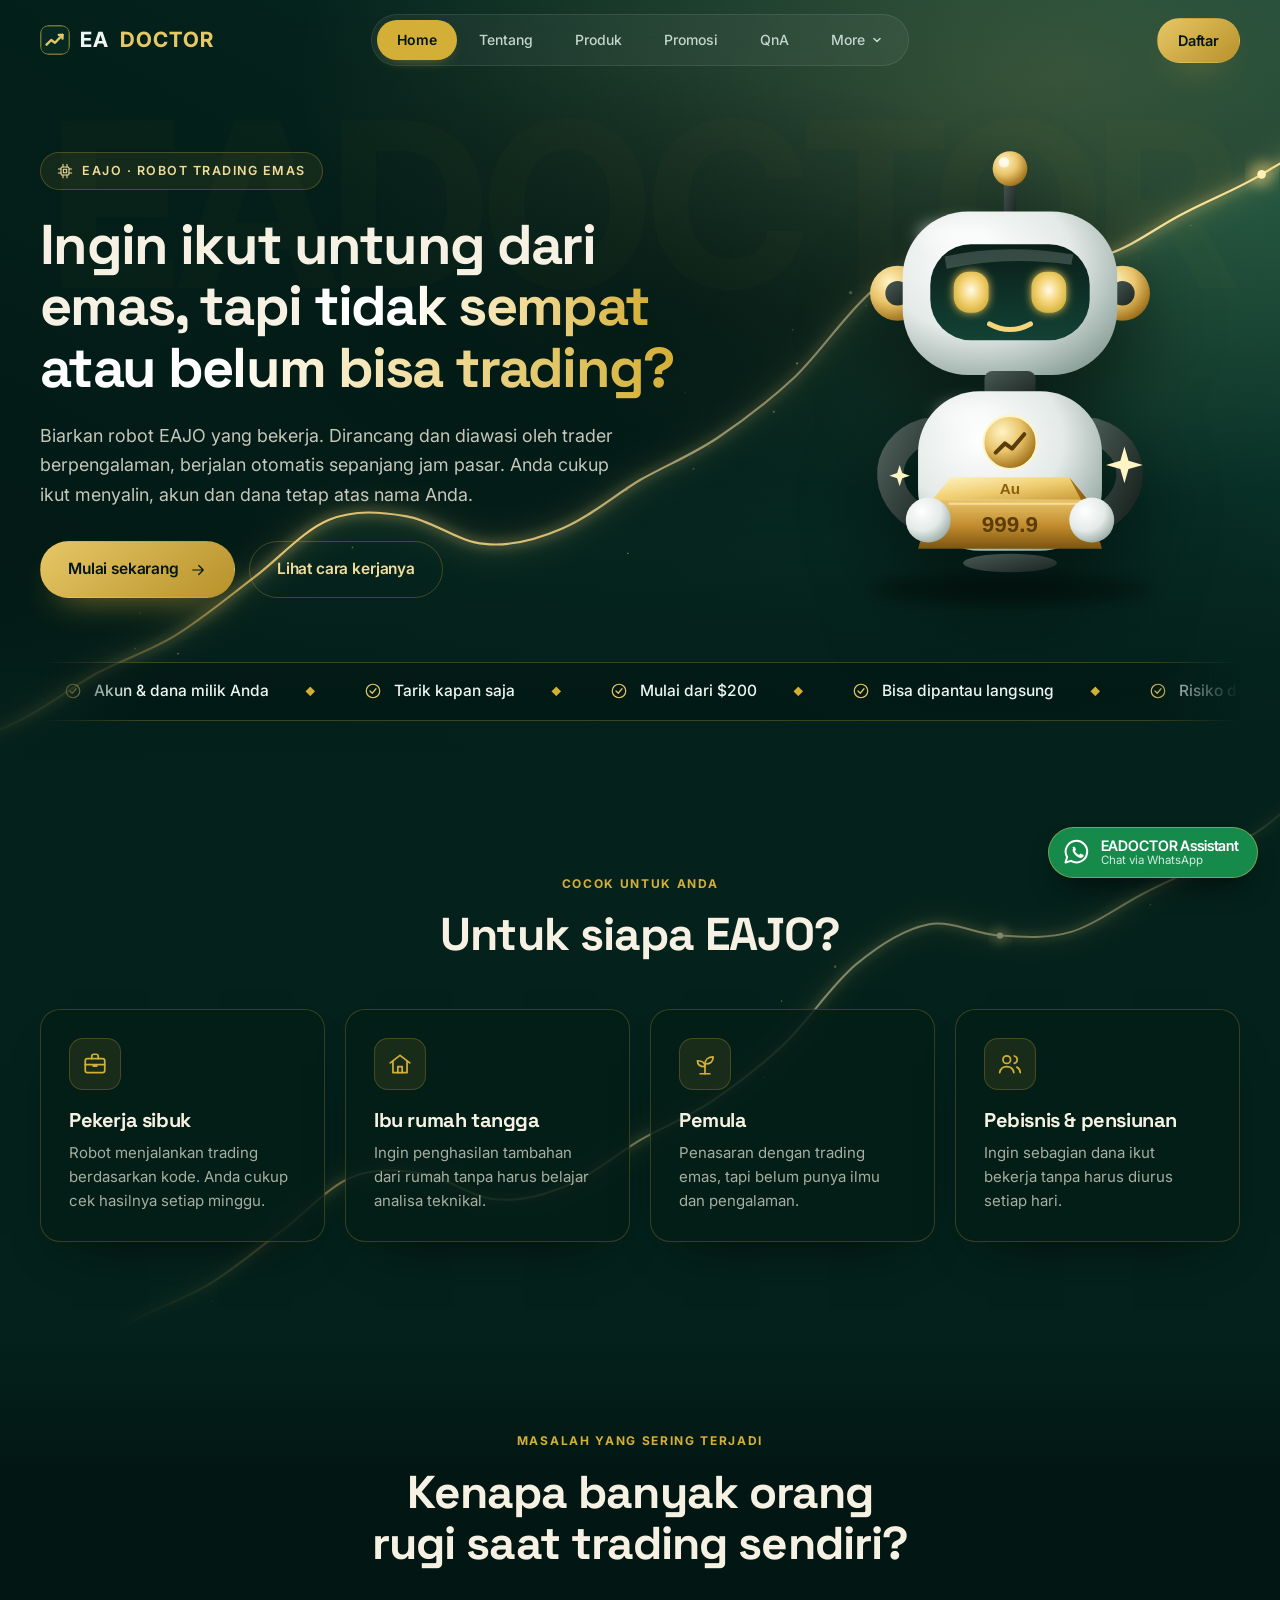
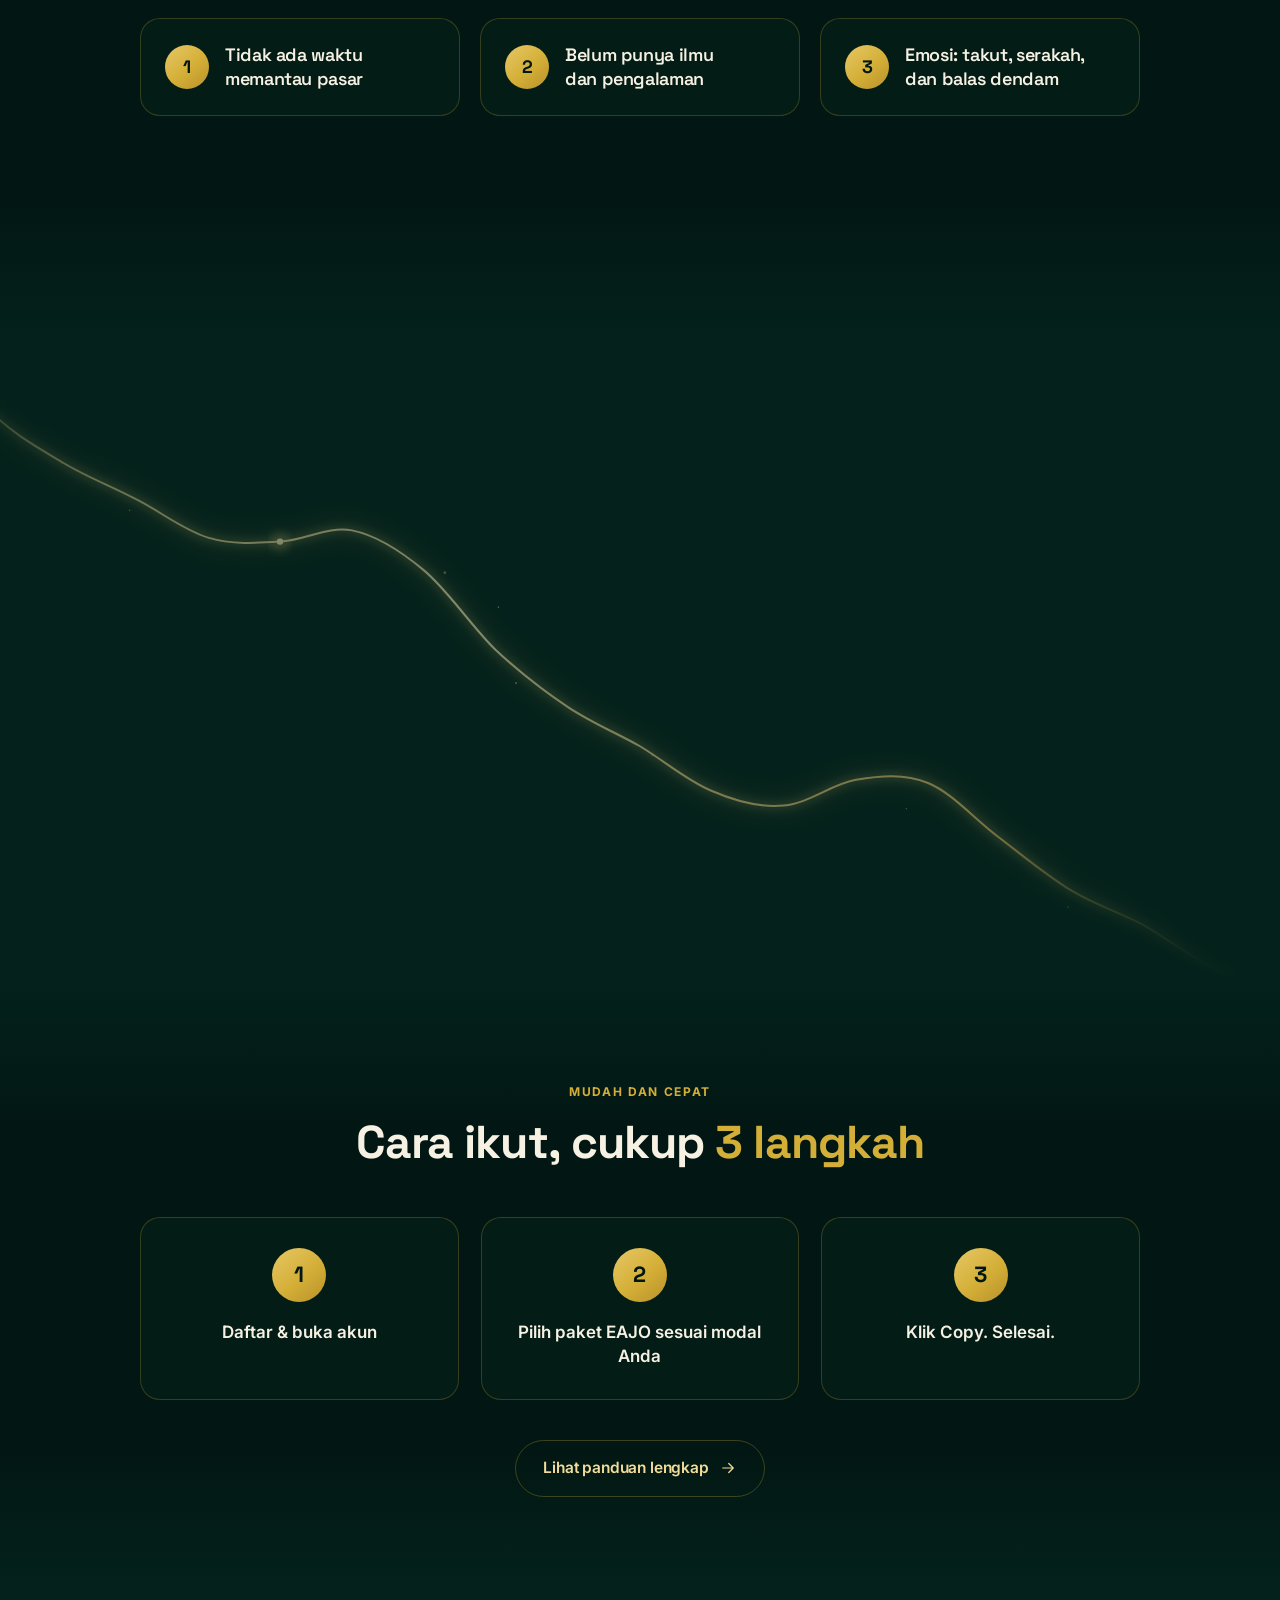
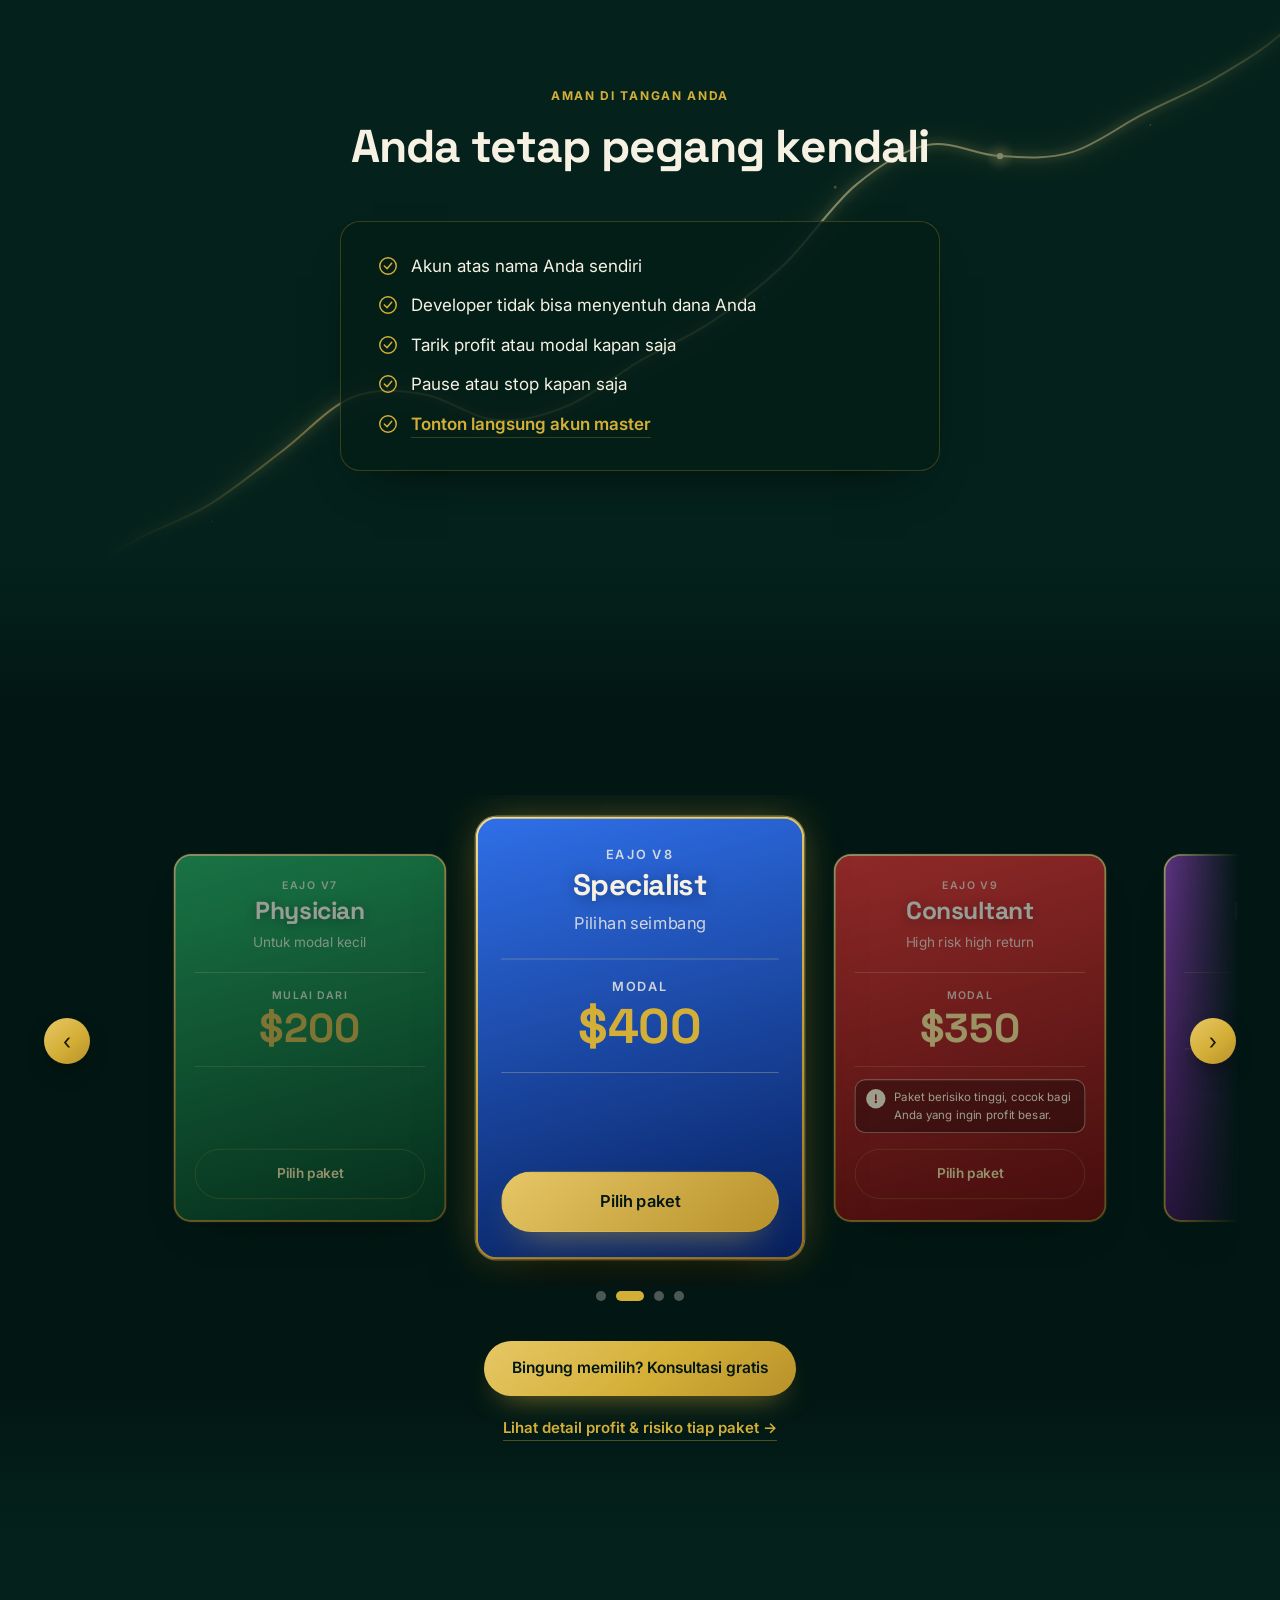
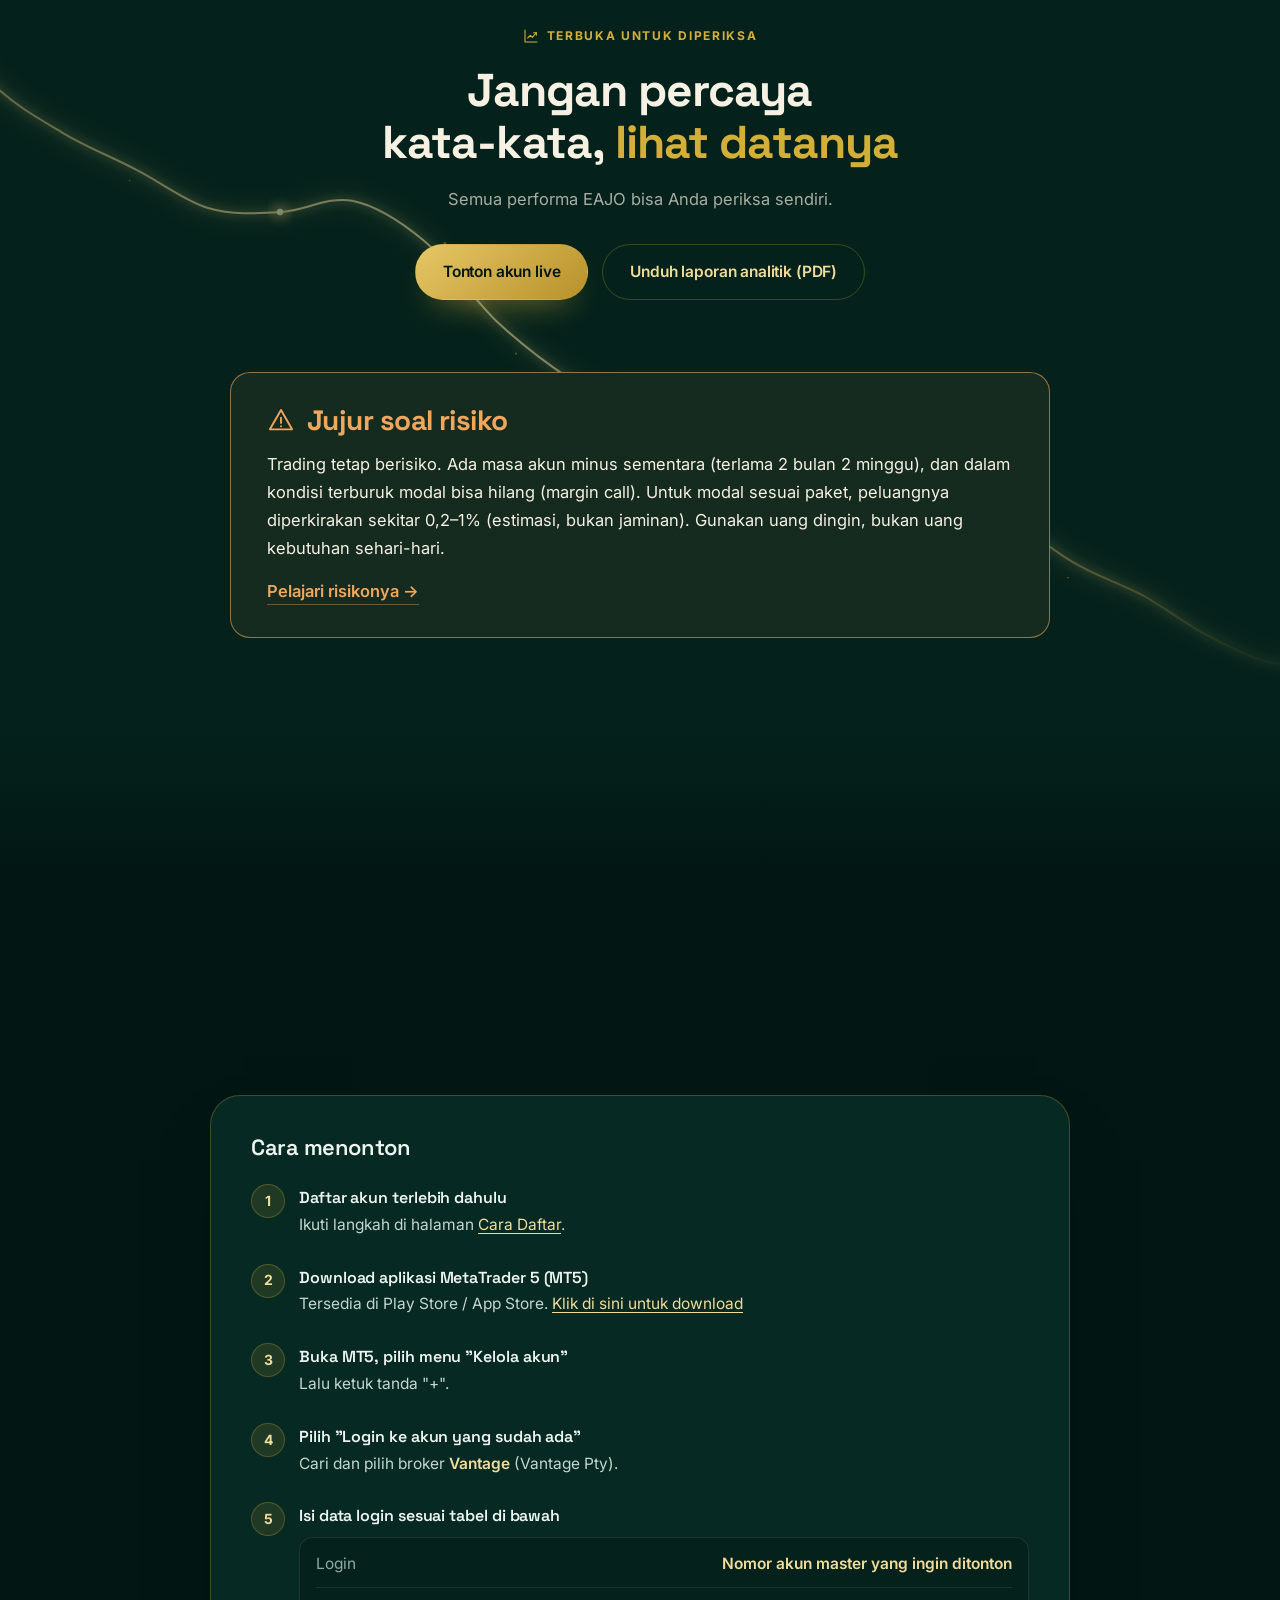
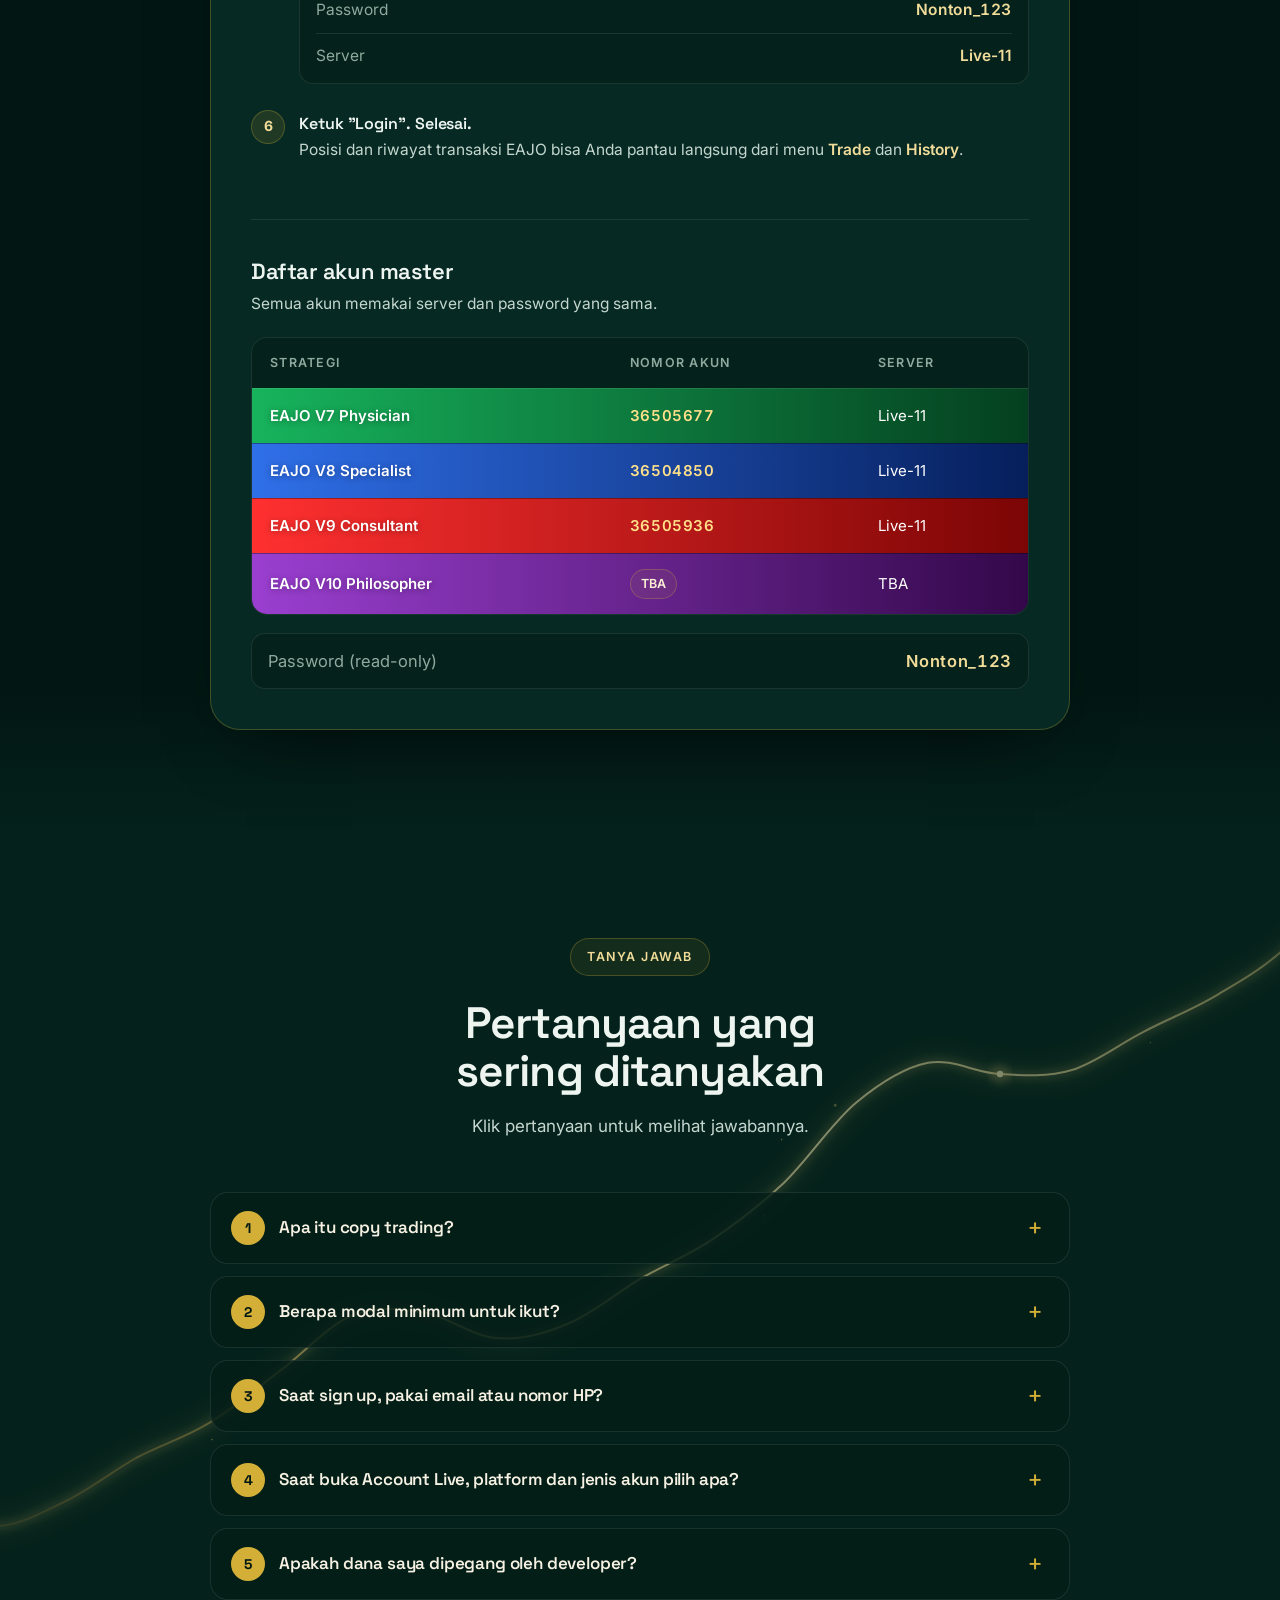
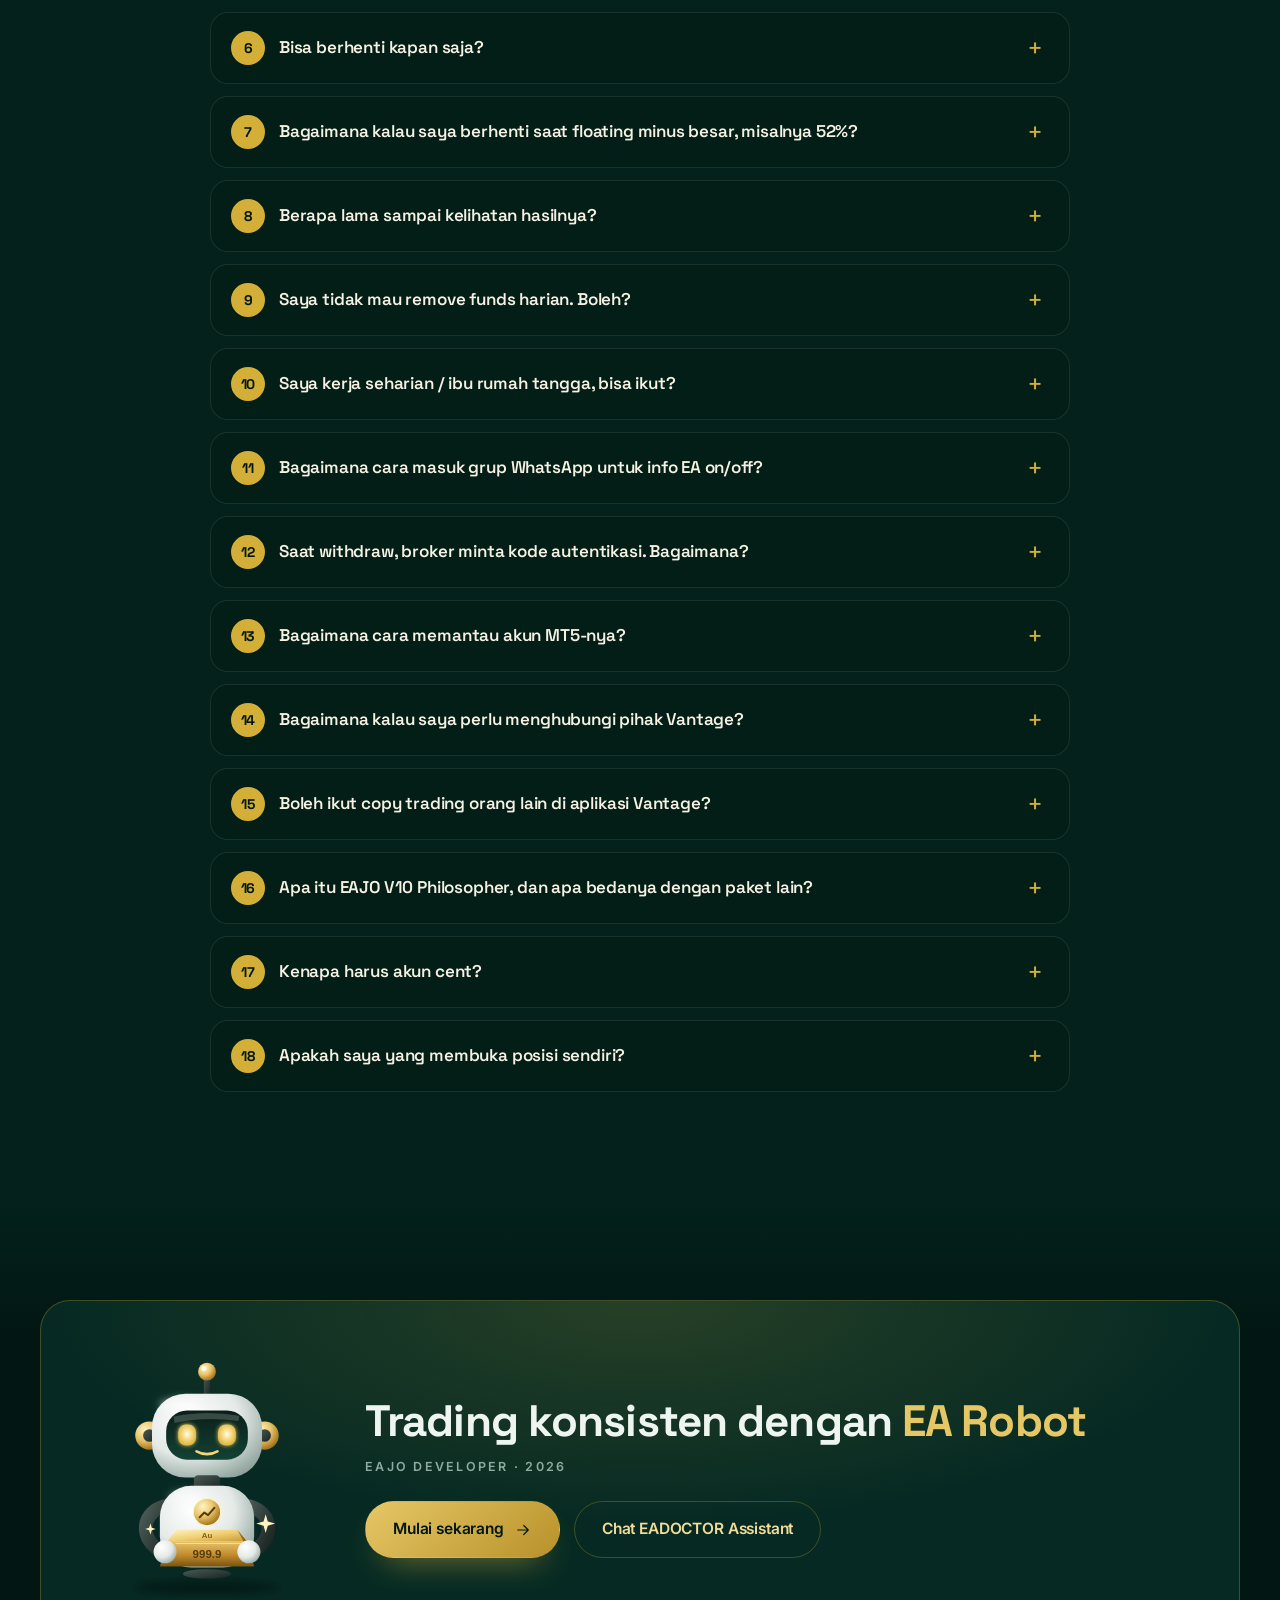
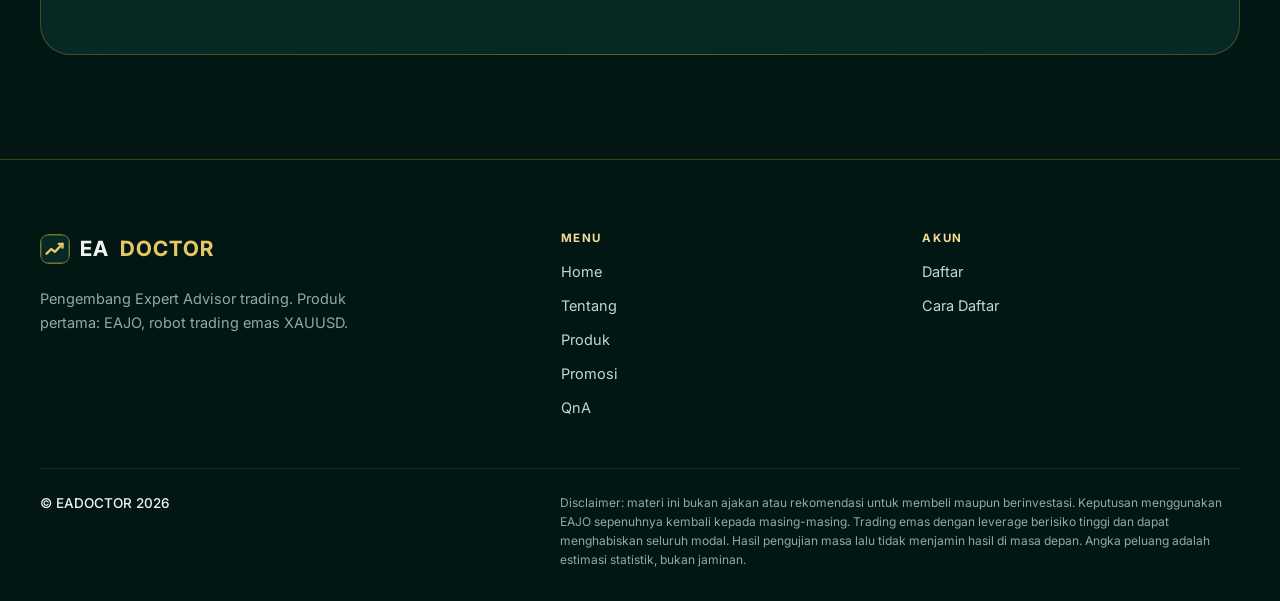
==== commit 94f2c25f: "Ubah paket EAJO V10 Philosopher menjadi TBA dan pindahkan akun live 36505936 ke V9 Co-Authored-By: C" ====
--- a/index.html
+++ b/index.html
@@ -372,9 +372,8 @@
             <article class="ed-kartu ed-tema ed-tema--ungu hm-paket" data-animasi>
               <p class="ed-produk__versi">EAJO V10</p>
               <h3 class="ed-produk__nama">Philosopher</h3>
-              <p class="hm-paket__untuk">Trader profesional, pair USD</p>
-              <p class="hm-paket__harga"><small>Modal</small>$250</p>
-              <a class="tombol tombol--garis tombol--lebar" href="https://vigco.co/la-s1com-inv/id/kVxIS4rZ" target="_blank" rel="noopener">Pilih paket</a>
+              <p class="hm-paket__untuk">To Be Announced</p>
+              <p class="hm-paket__harga">TBA</p>
             </article>
           </div>
           <div class="ed-aksi">
@@ -479,13 +478,13 @@
                 </tr>
                 <tr class="akun-live__baris akun-live__baris--merah">
                   <th scope="row">EAJO V9 Consultant</th>
-                  <td><span class="akun-live__tba">TBA 1 Des 2026</span></td>
+                  <td><strong class="akun-live__nomor">36505936</strong></td>
                   <td>Live-11</td>
                 </tr>
                 <tr class="akun-live__baris akun-live__baris--ungu">
                   <th scope="row">EAJO V10 Philosopher</th>
-                  <td><strong class="akun-live__nomor">36505936</strong></td>
-                  <td>Live-11</td>
+                  <td><span class="akun-live__tba">TBA</span></td>
+                  <td>TBA</td>
                 </tr>
               </tbody>
             </table>
@@ -541,7 +540,7 @@
           <details class="fq-item">
             <summary class="fq-tanya">Berapa modal minimum untuk ikut?</summary>
             <div class="fq-jawab">
-              <p>EAJO V7 Physician mulai <strong>$200</strong> (20.000 USC), V8 Specialist <strong>$400</strong>, V9 Consultant <strong>$350</strong> (35.000 USC), dan V10 Philosopher <strong>$250</strong> (25.000 USC).</p>
+              <p>EAJO V7 Physician mulai <strong>$200</strong> (20.000 USC), V8 Specialist <strong>$400</strong>, dan V9 Consultant <strong>$350</strong> (35.000 USC).</p>
             </div>
           </details>
 
@@ -703,18 +702,7 @@
           <details class="fq-item">
             <summary class="fq-tanya">Apa itu EAJO V10 Philosopher, dan apa bedanya dengan paket lain?</summary>
             <div class="fq-jawab">
-              <p>
-                Philosopher <strong>dijalankan penuh oleh trader profesional</strong>, bukan robot. Bedanya
-                dengan V7, V8, dan V9 (robot emas XAUUSD):
-              </p>
-              <ul>
-                <li><strong>Pair:</strong> mata uang USD.</li>
-                <li><strong>Dasar entry:</strong> fundamental berita.</li>
-                <li><strong>Risiko:</strong> 5% per trade, dan posisi yang dibuka hanya sedikit per bulan.</li>
-                <li><strong>Modal:</strong> $250 (25.000 USC).</li>
-                <li><strong>Data backtest:</strong> belum ada.</li>
-              </ul>
-              <p>Cocok untuk Anda yang percaya pertukaran mata uang dijalankan trader profesional.</p>
+              <p>To Be Announced.</p>
             </div>
           </details>
 
@@ -736,10 +724,6 @@
                 Tidak. Semua posisi dibuka otomatis oleh EA (Expert Advisor) yang berjalan di
                 MetaTrader 5, memakai timeframe 1 menit dan hanya entry saat candle ditutup. Anda tidak
                 perlu dan tidak disarankan entry manual.
-              </p>
-              <p>
-                Khusus <strong>EAJO V10 Philosopher</strong>, posisi dibuka oleh trader profesional
-                secara manual (bukan EA), lalu tersalin otomatis ke akun Anda. Anda tetap tidak perlu entry sendiri.
               </p>
             </div>
           </details>
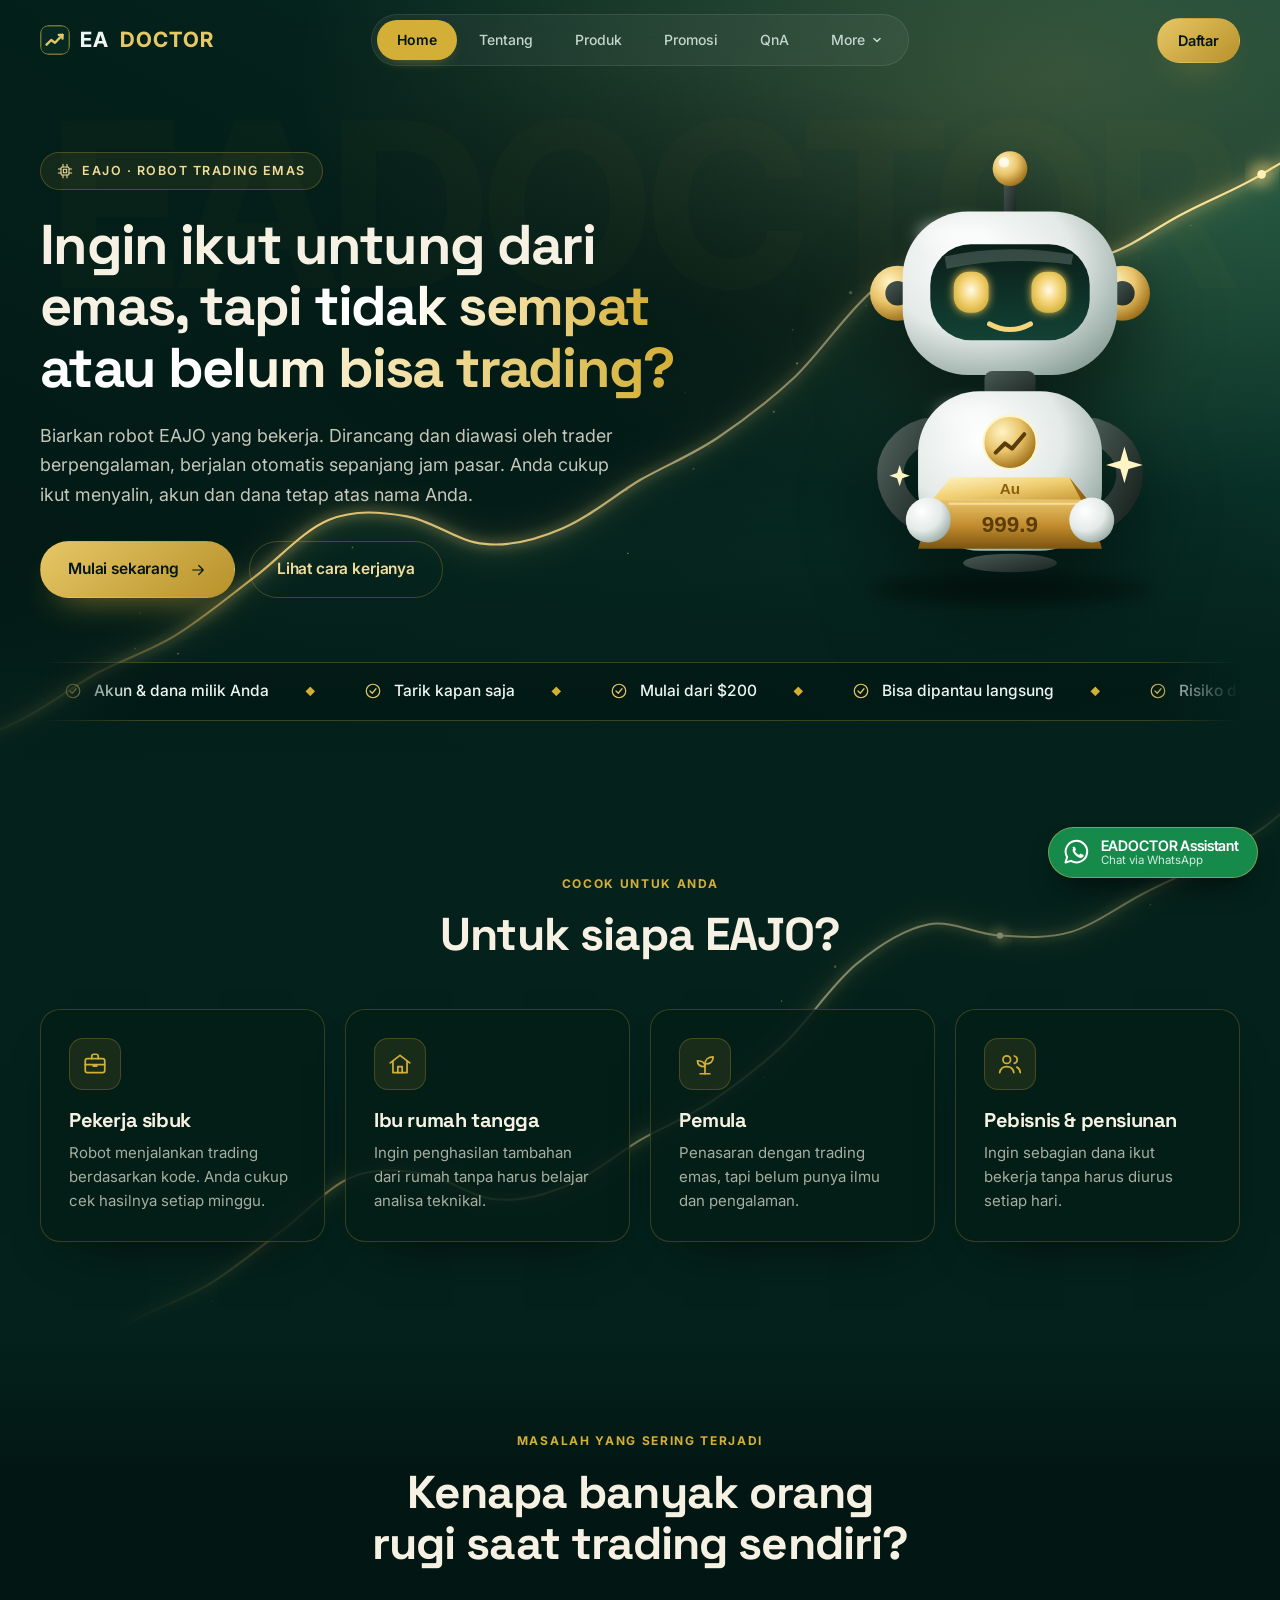
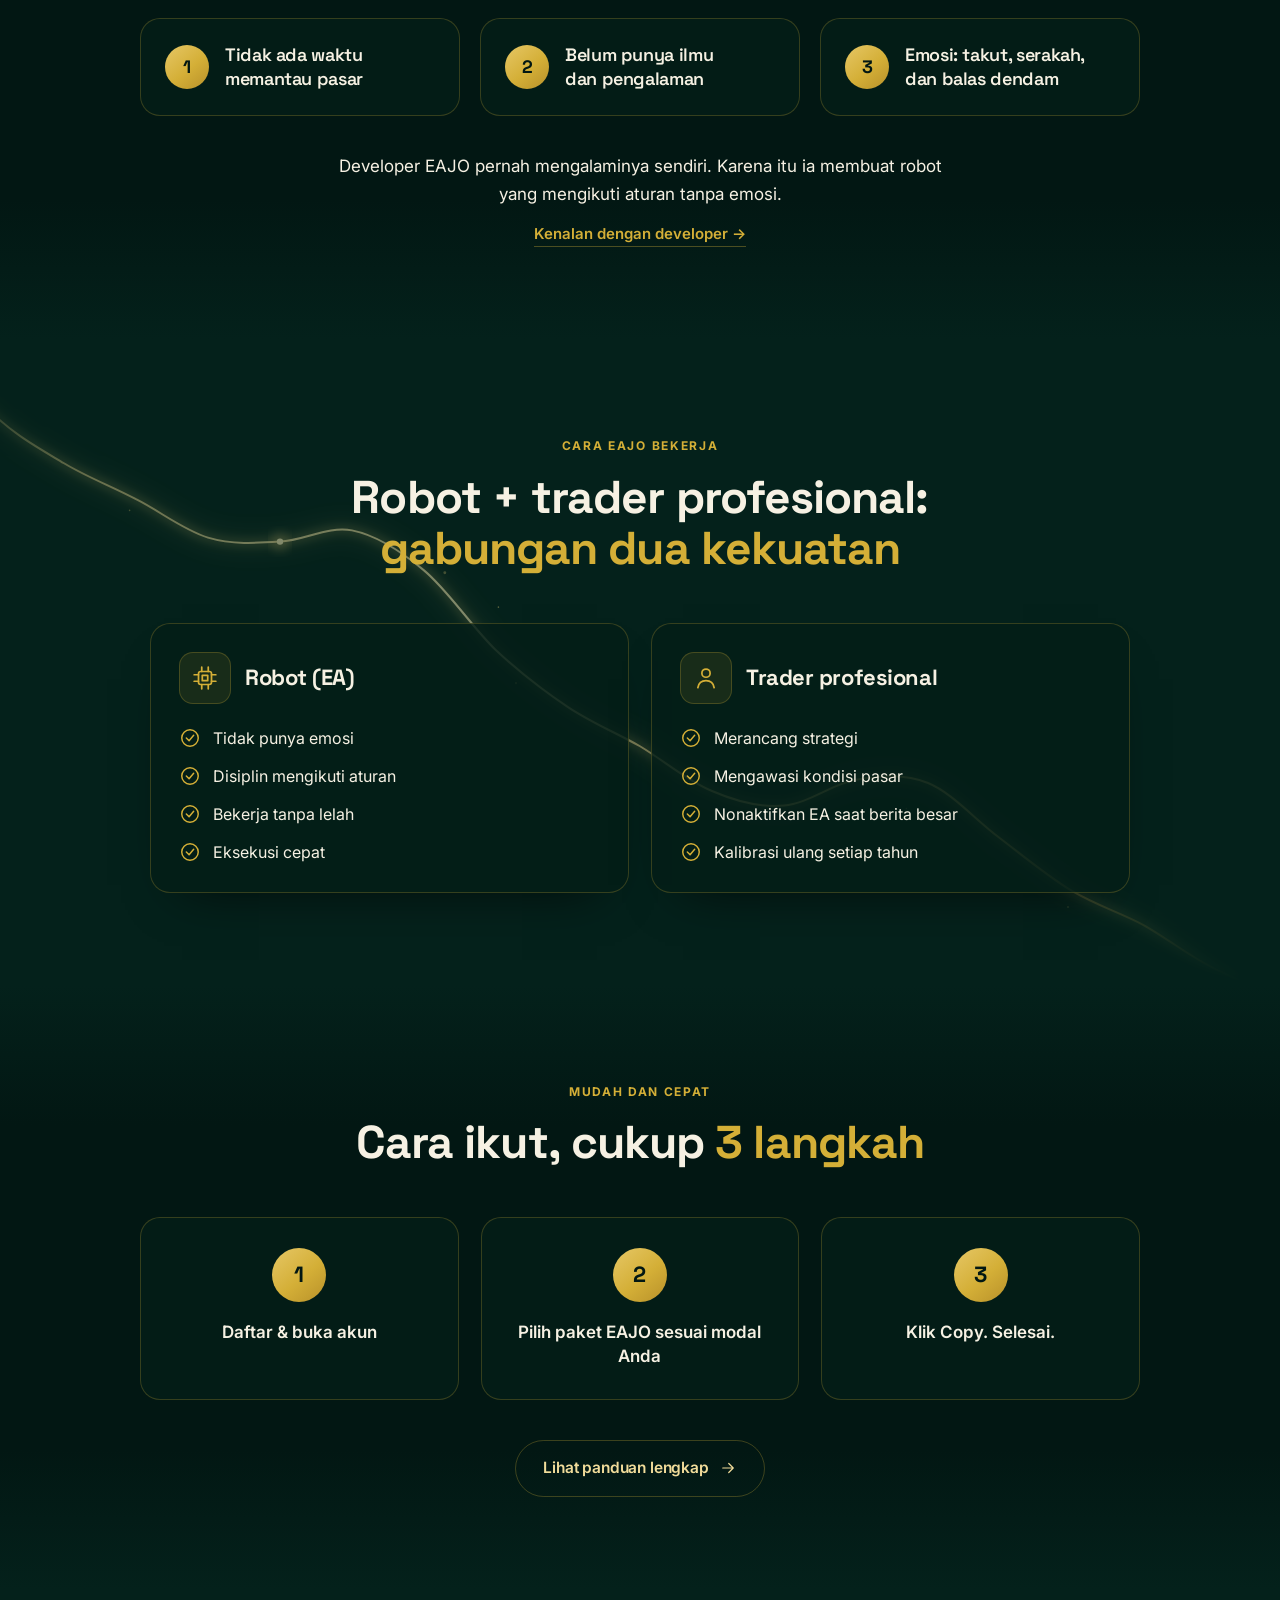
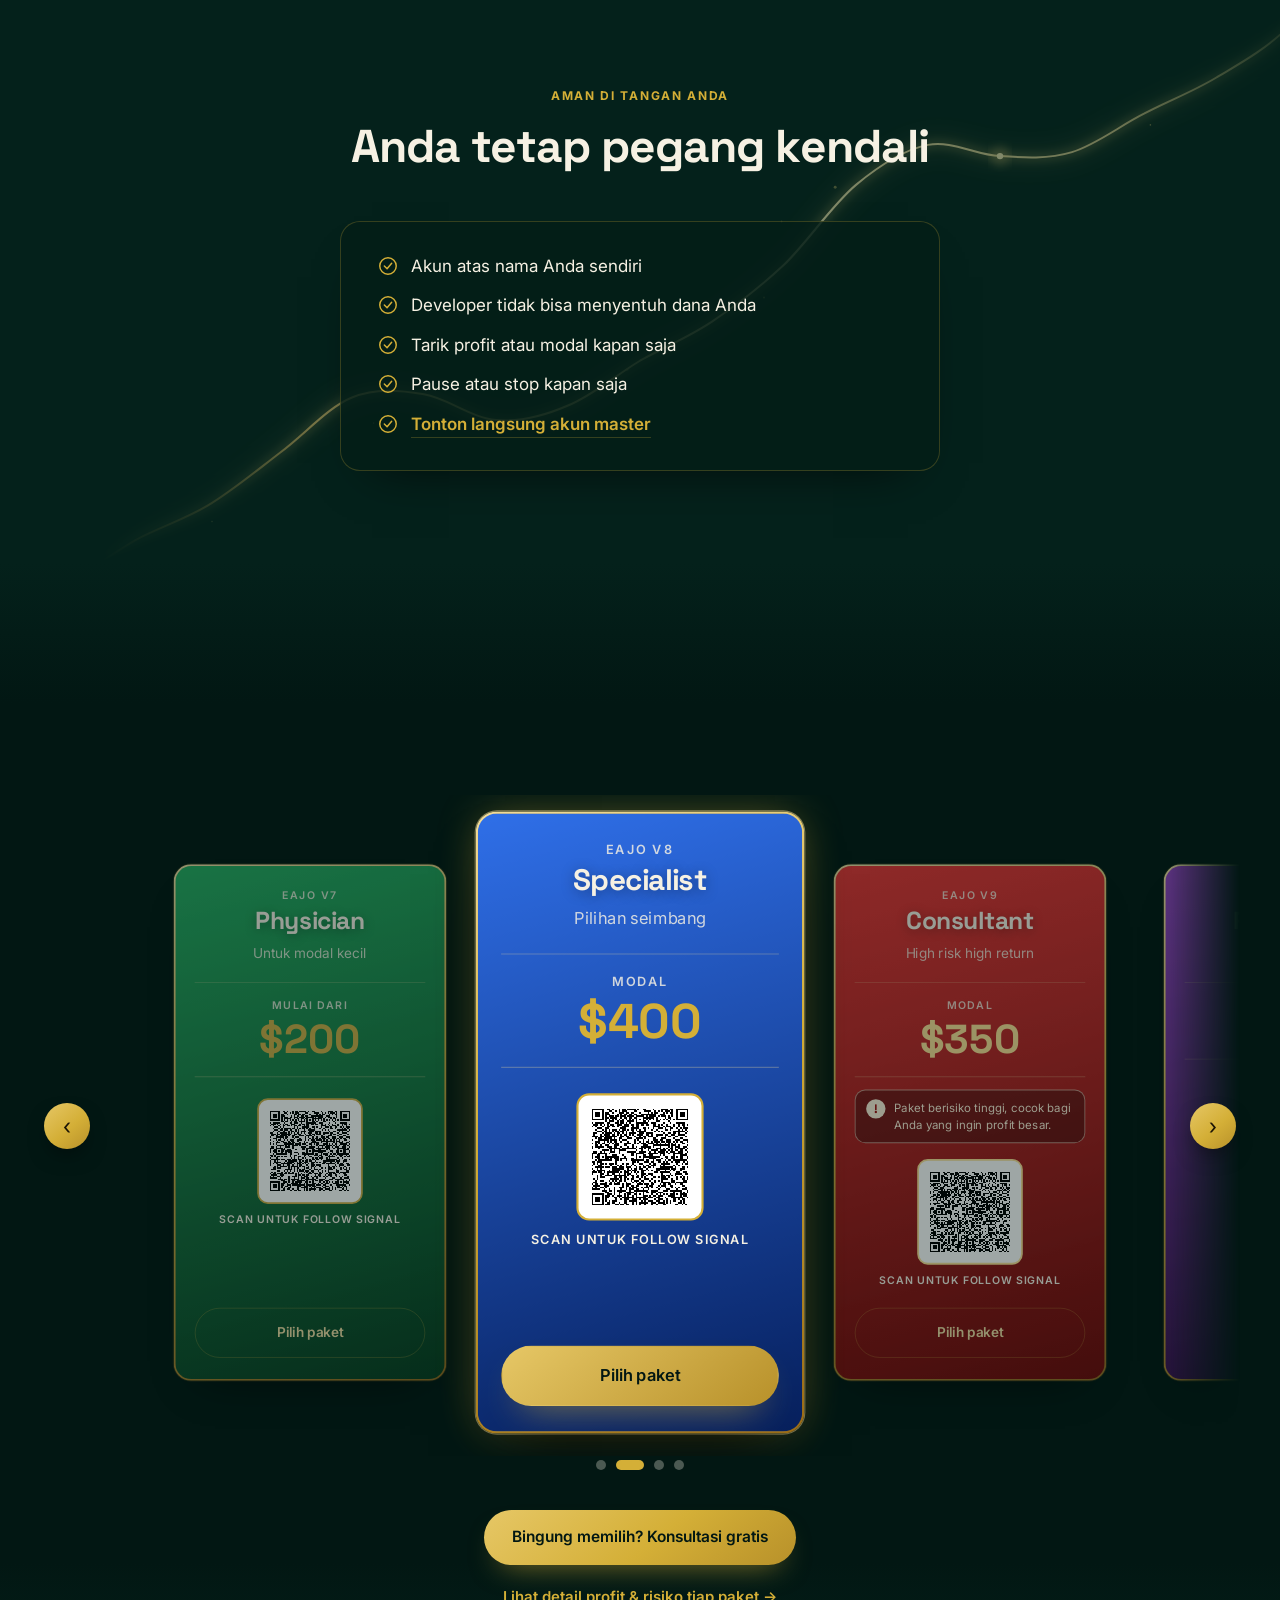
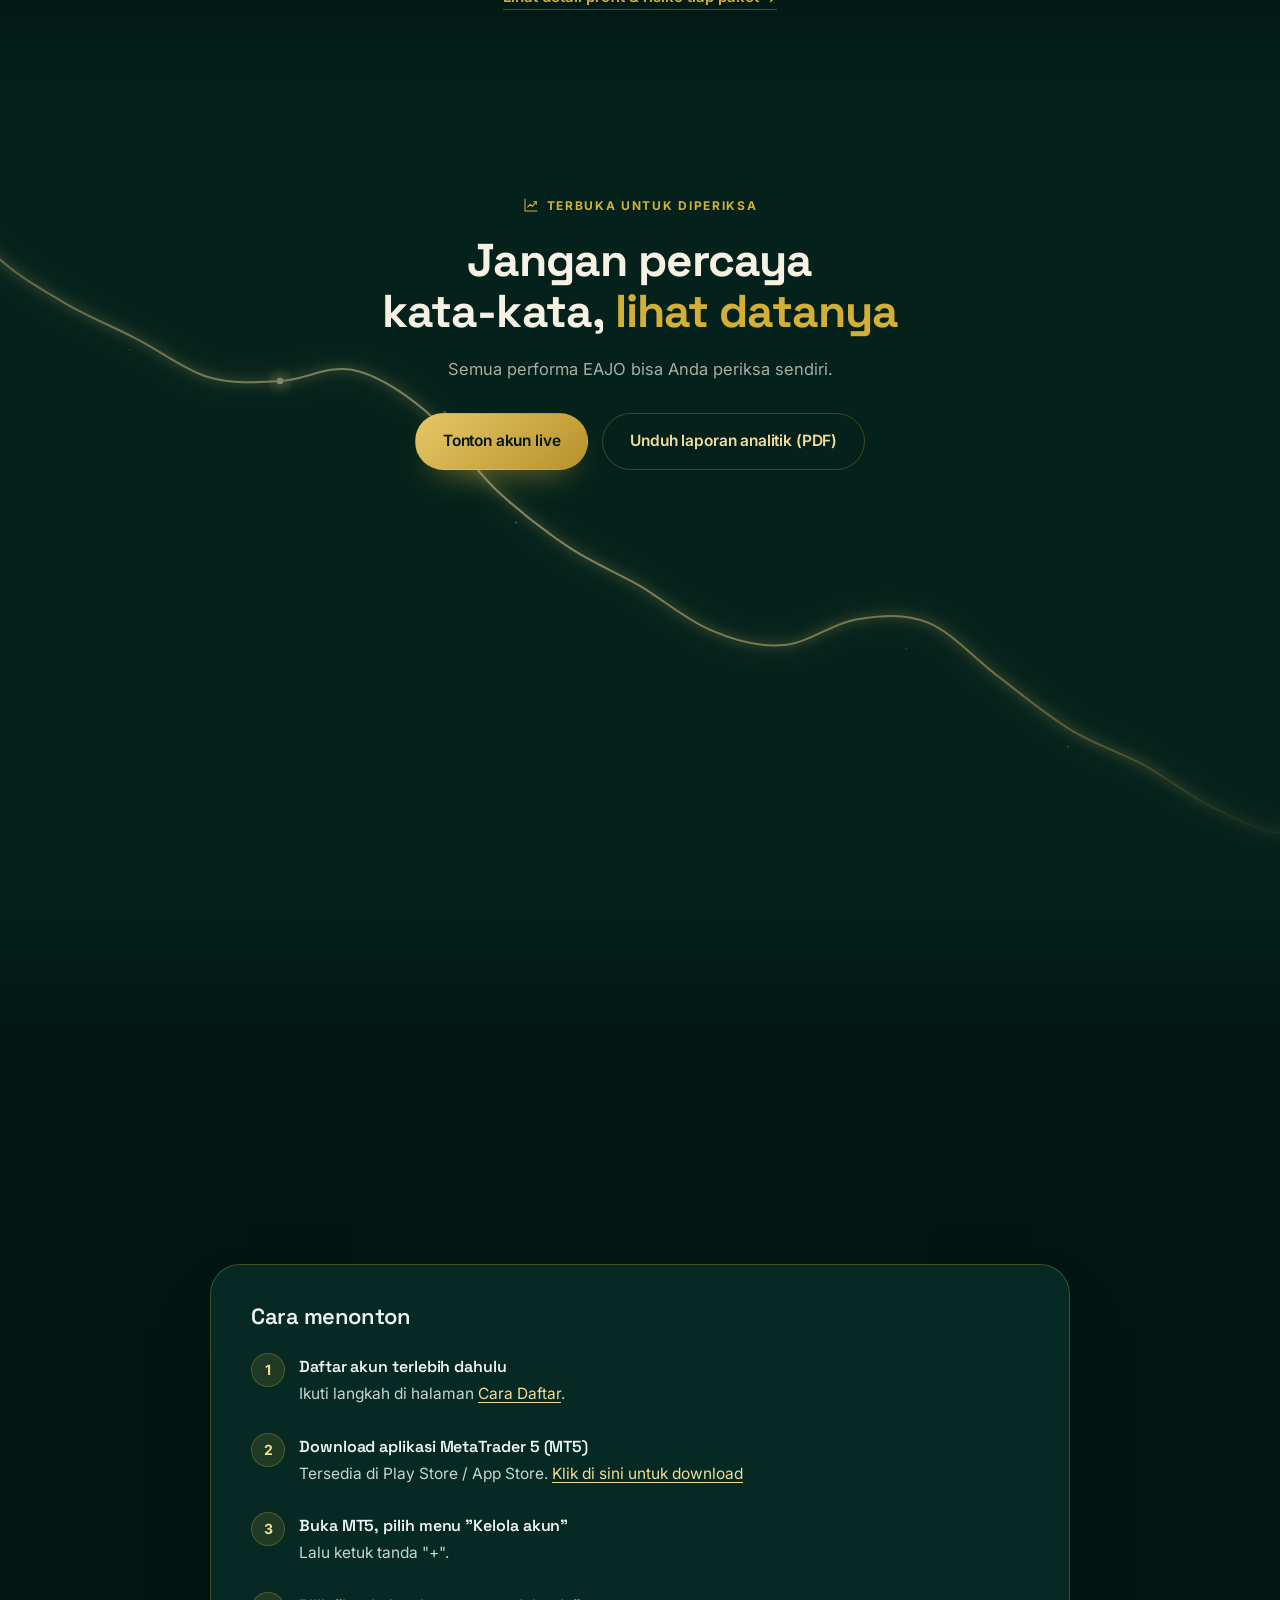
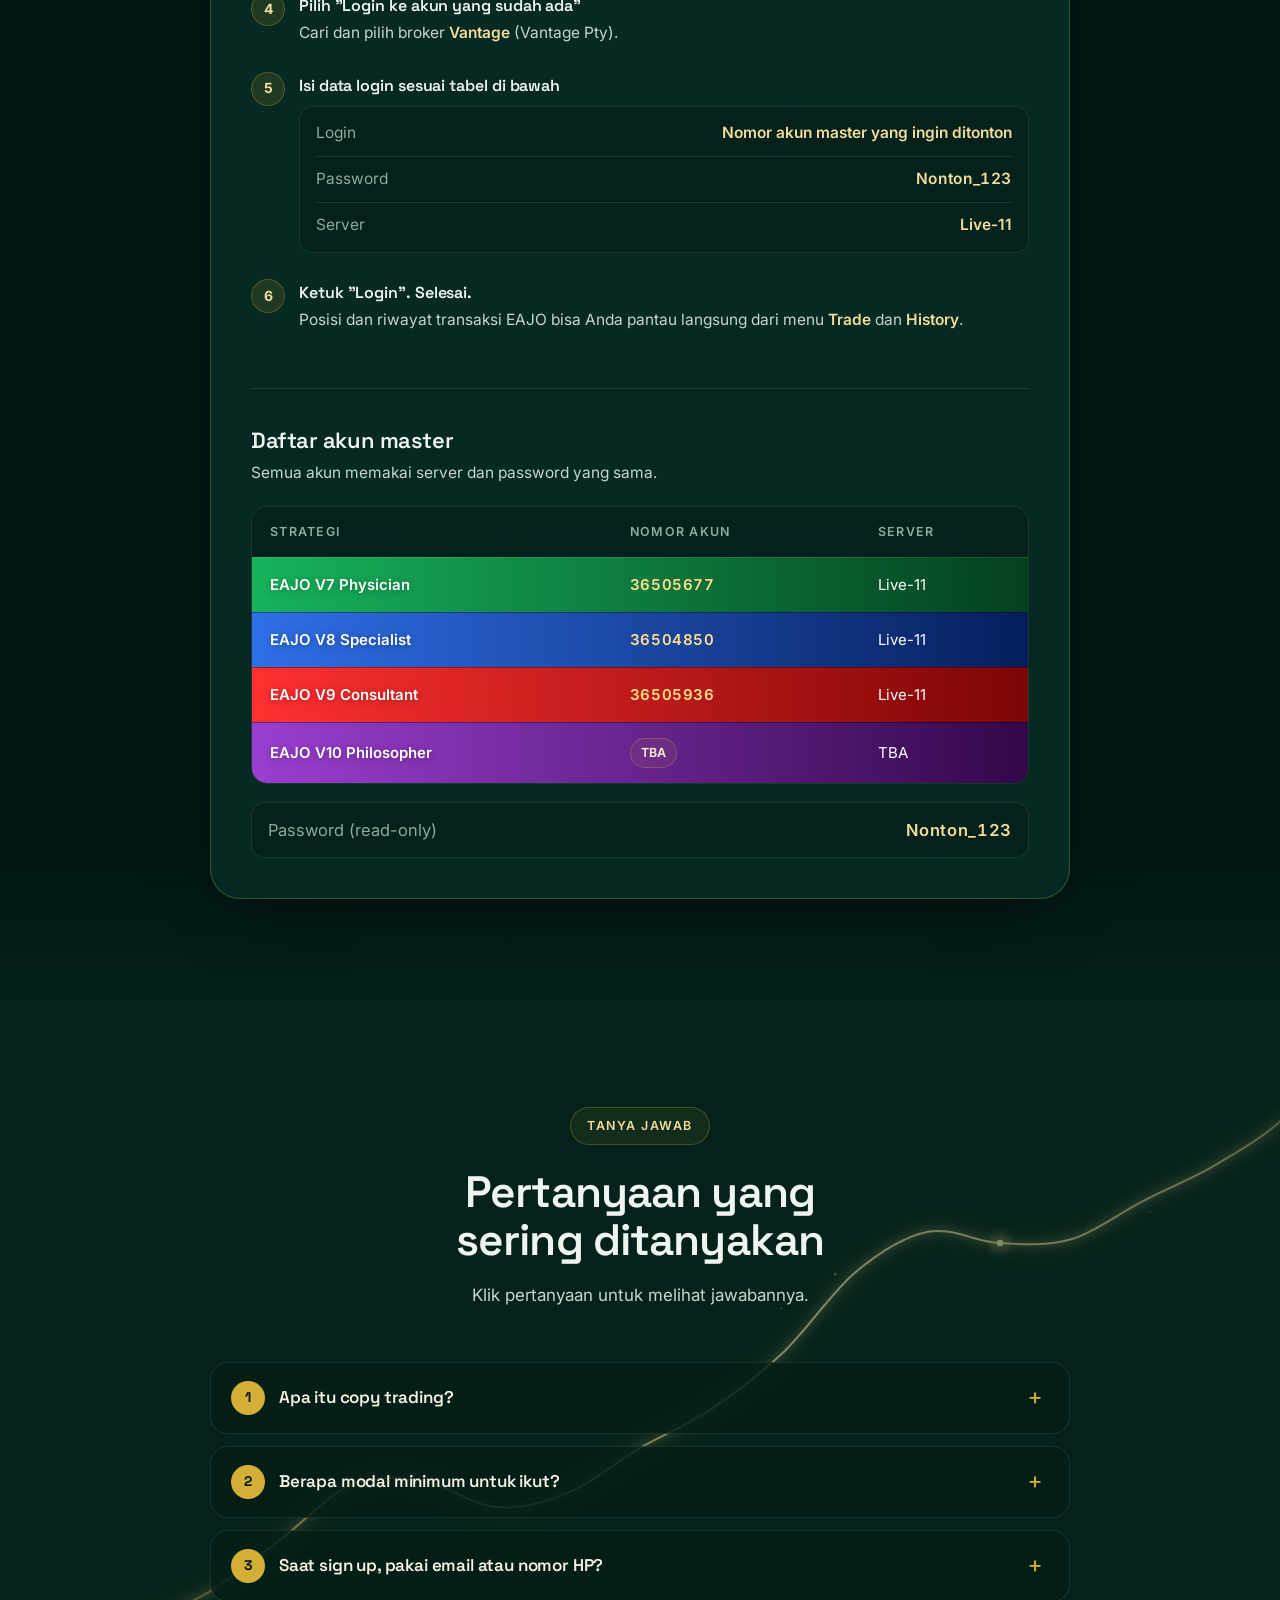
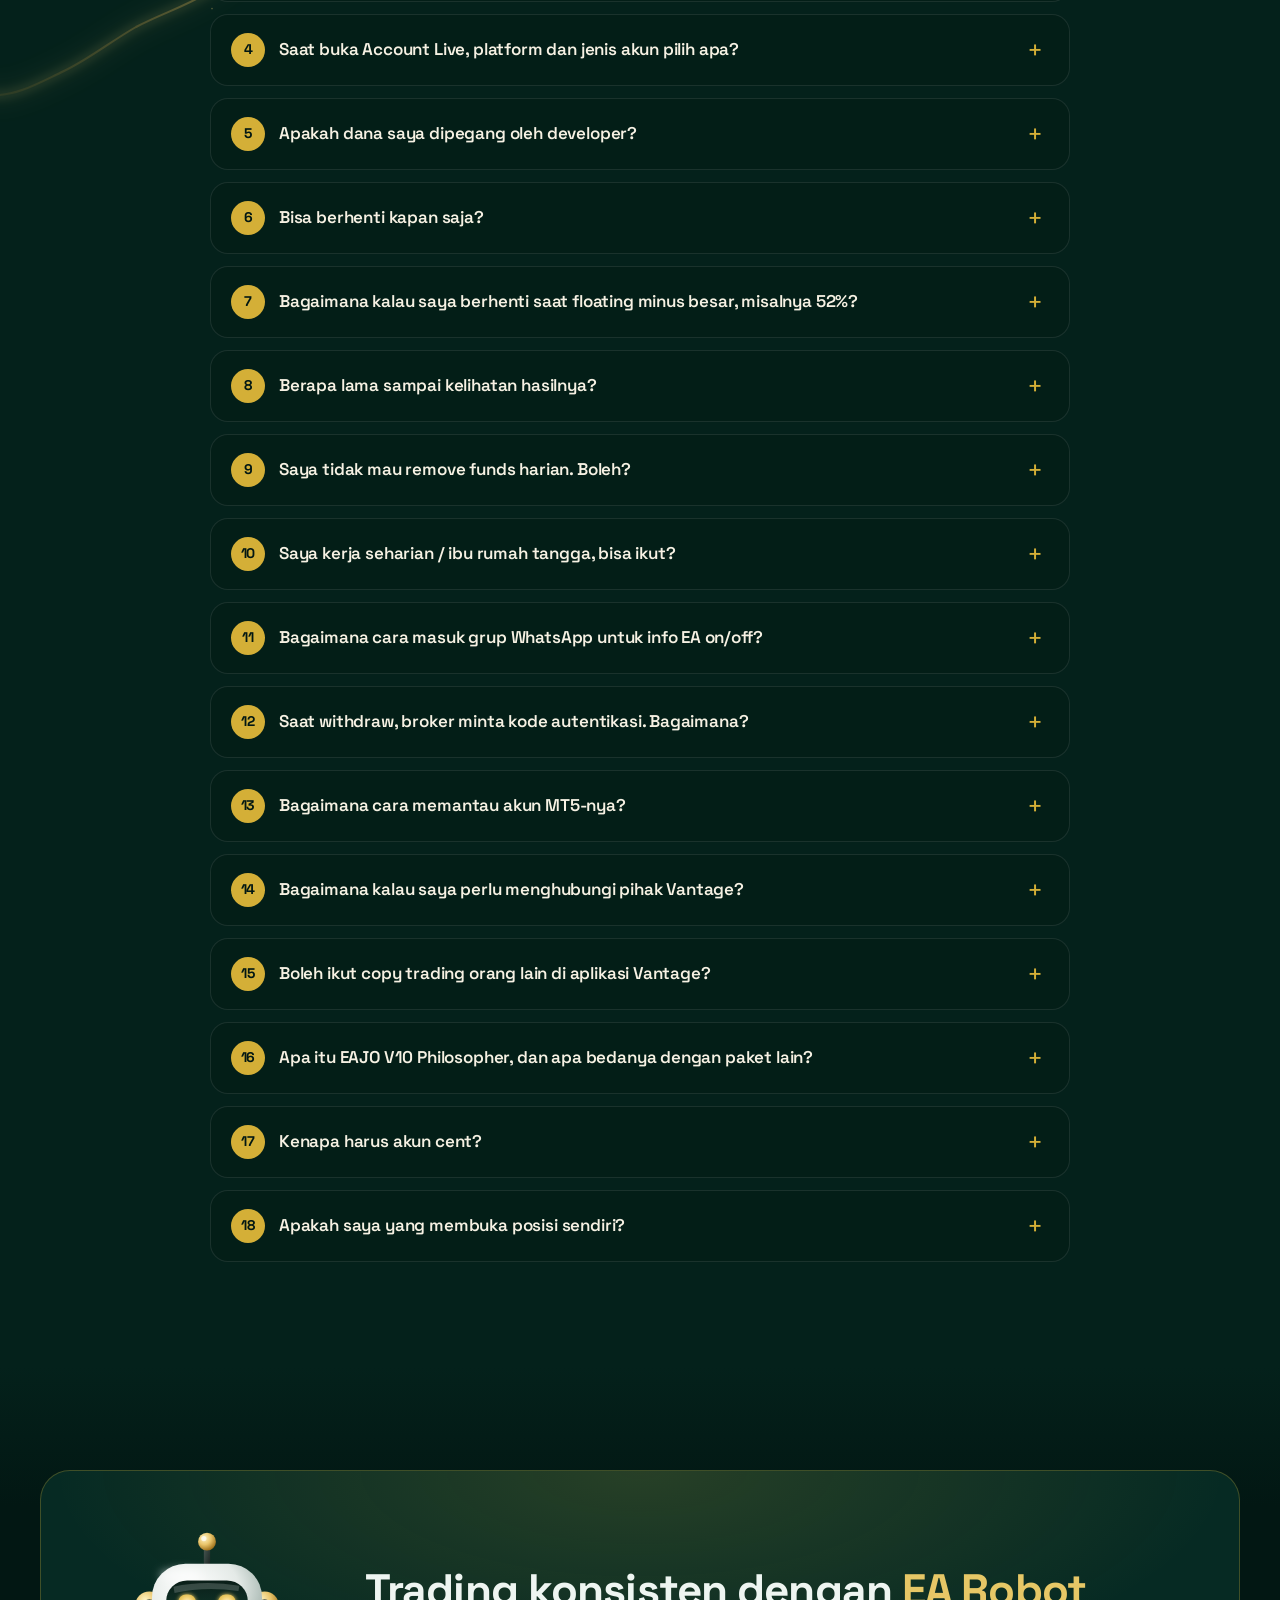
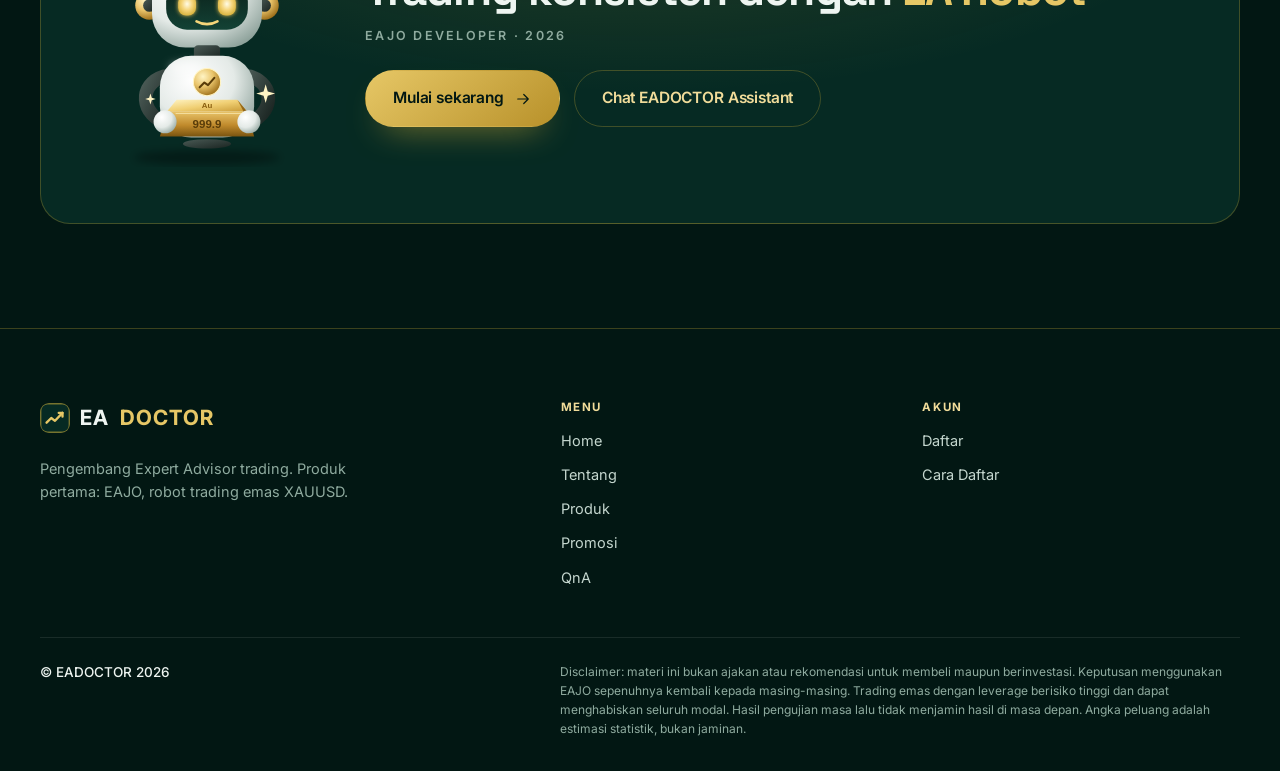
==== commit d023598a: "Tambah QR follow signal di kartu paket V7-V9, versi CSS/JS 20261123 Co-Authored-By: Claude Opus 5.5 " ====
--- a/index.html
+++ b/index.html
@@ -16,8 +16,8 @@
       rel="stylesheet"
       href="https://fonts.googleapis.com/css2?family=Inter+Tight:wght@500;600;700&family=Space+Grotesk:wght@500;600;700&family=Inter:wght@400;500;600;700&display=swap"
     />
-    <link rel="stylesheet" href="assets/css/style.css?v=20261121c" />
-    <script src="assets/js/main.js?v=20261121c" defer></script>
+    <link rel="stylesheet" href="assets/css/style.css?v=20261123" />
+    <script src="assets/js/main.js?v=20261123" defer></script>
   </head>
   <body>
     <!-- ================= IKON & ROBOT ================= -->
@@ -352,6 +352,10 @@
               <h3 class="ed-produk__nama">Physician</h3>
               <p class="hm-paket__untuk">Untuk modal kecil</p>
               <p class="hm-paket__harga"><small>Mulai dari</small>$200</p>
+              <figure class="ed-qr">
+                <img src="assets/img/qr-v7.svg" alt="QR code follow signal EAJO V7 Physician" width="120" height="120" loading="lazy" draggable="false" />
+                <figcaption>Scan untuk follow signal</figcaption>
+              </figure>
               <a class="tombol tombol--garis tombol--lebar" href="https://vigco.co/la-s1com-inv/id/kVxIS4rZ" target="_blank" rel="noopener">Pilih paket</a>
             </article>
             <article class="ed-kartu ed-kartu--sorot ed-tema ed-tema--biru hm-paket" data-animasi>
@@ -359,6 +363,10 @@
               <h3 class="ed-produk__nama">Specialist</h3>
               <p class="hm-paket__untuk">Pilihan seimbang</p>
               <p class="hm-paket__harga"><small>Modal</small>$400</p>
+              <figure class="ed-qr">
+                <img src="assets/img/qr-v8.svg" alt="QR code follow signal EAJO V8 Specialist" width="120" height="120" loading="lazy" draggable="false" />
+                <figcaption>Scan untuk follow signal</figcaption>
+              </figure>
               <a class="tombol tombol--emas tombol--lebar" href="https://vigco.co/la-s1com-inv/id/kVxIS4rZ" target="_blank" rel="noopener">Pilih paket</a>
             </article>
             <article class="ed-kartu ed-tema ed-tema--merah hm-paket" data-animasi>
@@ -367,6 +375,10 @@
               <p class="hm-paket__untuk">High risk high return</p>
               <p class="hm-paket__harga"><small>Modal</small>$350</p>
               <p class="ed-peringatan ed-peringatan--kecil" role="note"><b aria-hidden="true">!</b><span>Paket berisiko tinggi, cocok bagi Anda yang ingin profit besar.</span></p>
+              <figure class="ed-qr">
+                <img src="assets/img/qr-v9.svg" alt="QR code follow signal EAJO V9 Consultant" width="120" height="120" loading="lazy" draggable="false" />
+                <figcaption>Scan untuk follow signal</figcaption>
+              </figure>
               <a class="tombol tombol--garis tombol--lebar" href="https://vigco.co/la-s1com-inv/id/kVxIS4rZ" target="_blank" rel="noopener">Pilih paket</a>
             </article>
             <article class="ed-kartu ed-tema ed-tema--ungu hm-paket" data-animasi>
--- a/assets/css/style.css
+++ b/assets/css/style.css
@@ -1429,3 +1429,13 @@
   .sc { margin-left: -42px; padding: 26px 16px 20px; border-radius: 22px; }
   .sc__judul { font-size: 30px; }
 }
+
+/* QR follow signal di kartu paket (2026-11-23) */
+.ed-qr { margin: 0 auto 22px; text-align: center; }
+.ed-qr img {
+  display: block; width: 120px; height: 120px; margin: 0 auto; padding: 6px;
+  background: #fff; border-radius: 12px; border: 2px solid var(--ed-emas);
+  image-rendering: pixelated; -webkit-user-drag: none; user-select: none;
+}
+.ed-qr figcaption { margin-top: 8px; font-size: 12px; font-weight: 600; letter-spacing: 0.08em; text-transform: uppercase; color: var(--ed-krem); }
+.ed-produk .ed-qr { margin: 18px auto 0; }
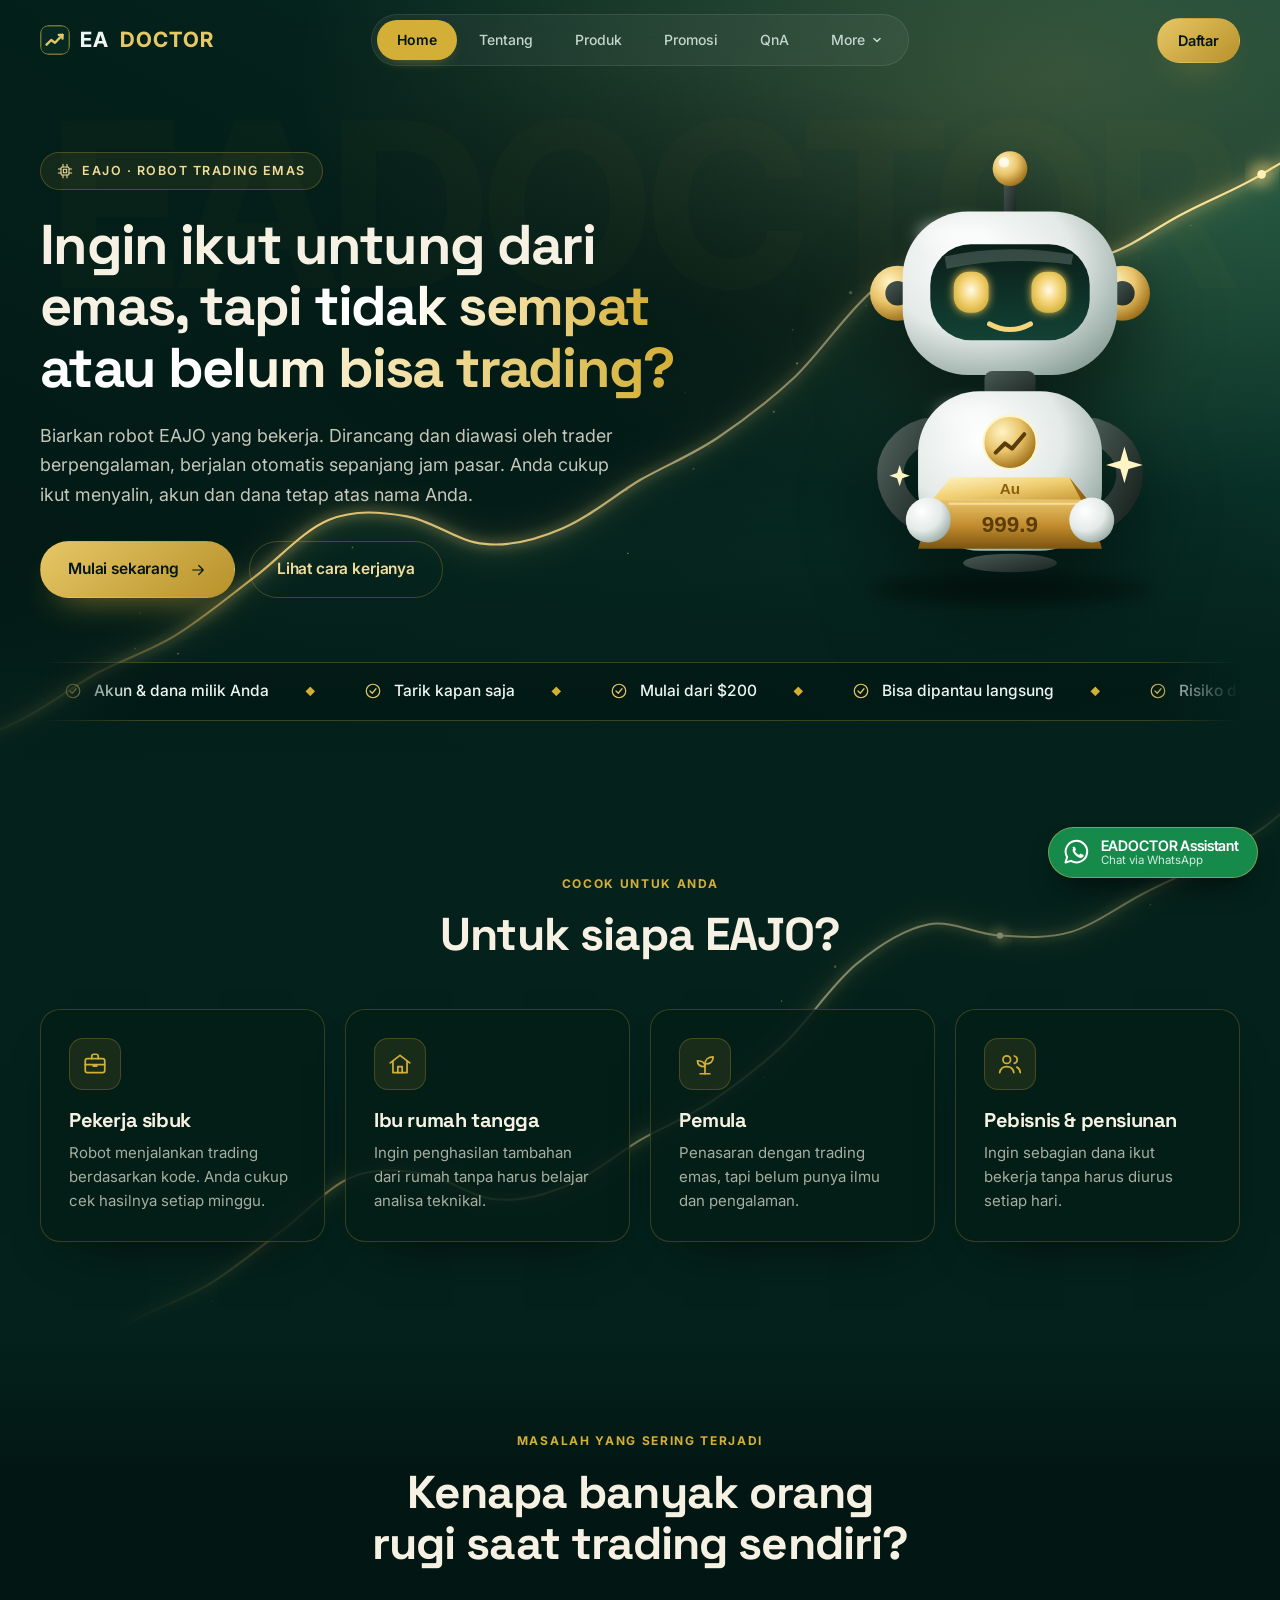
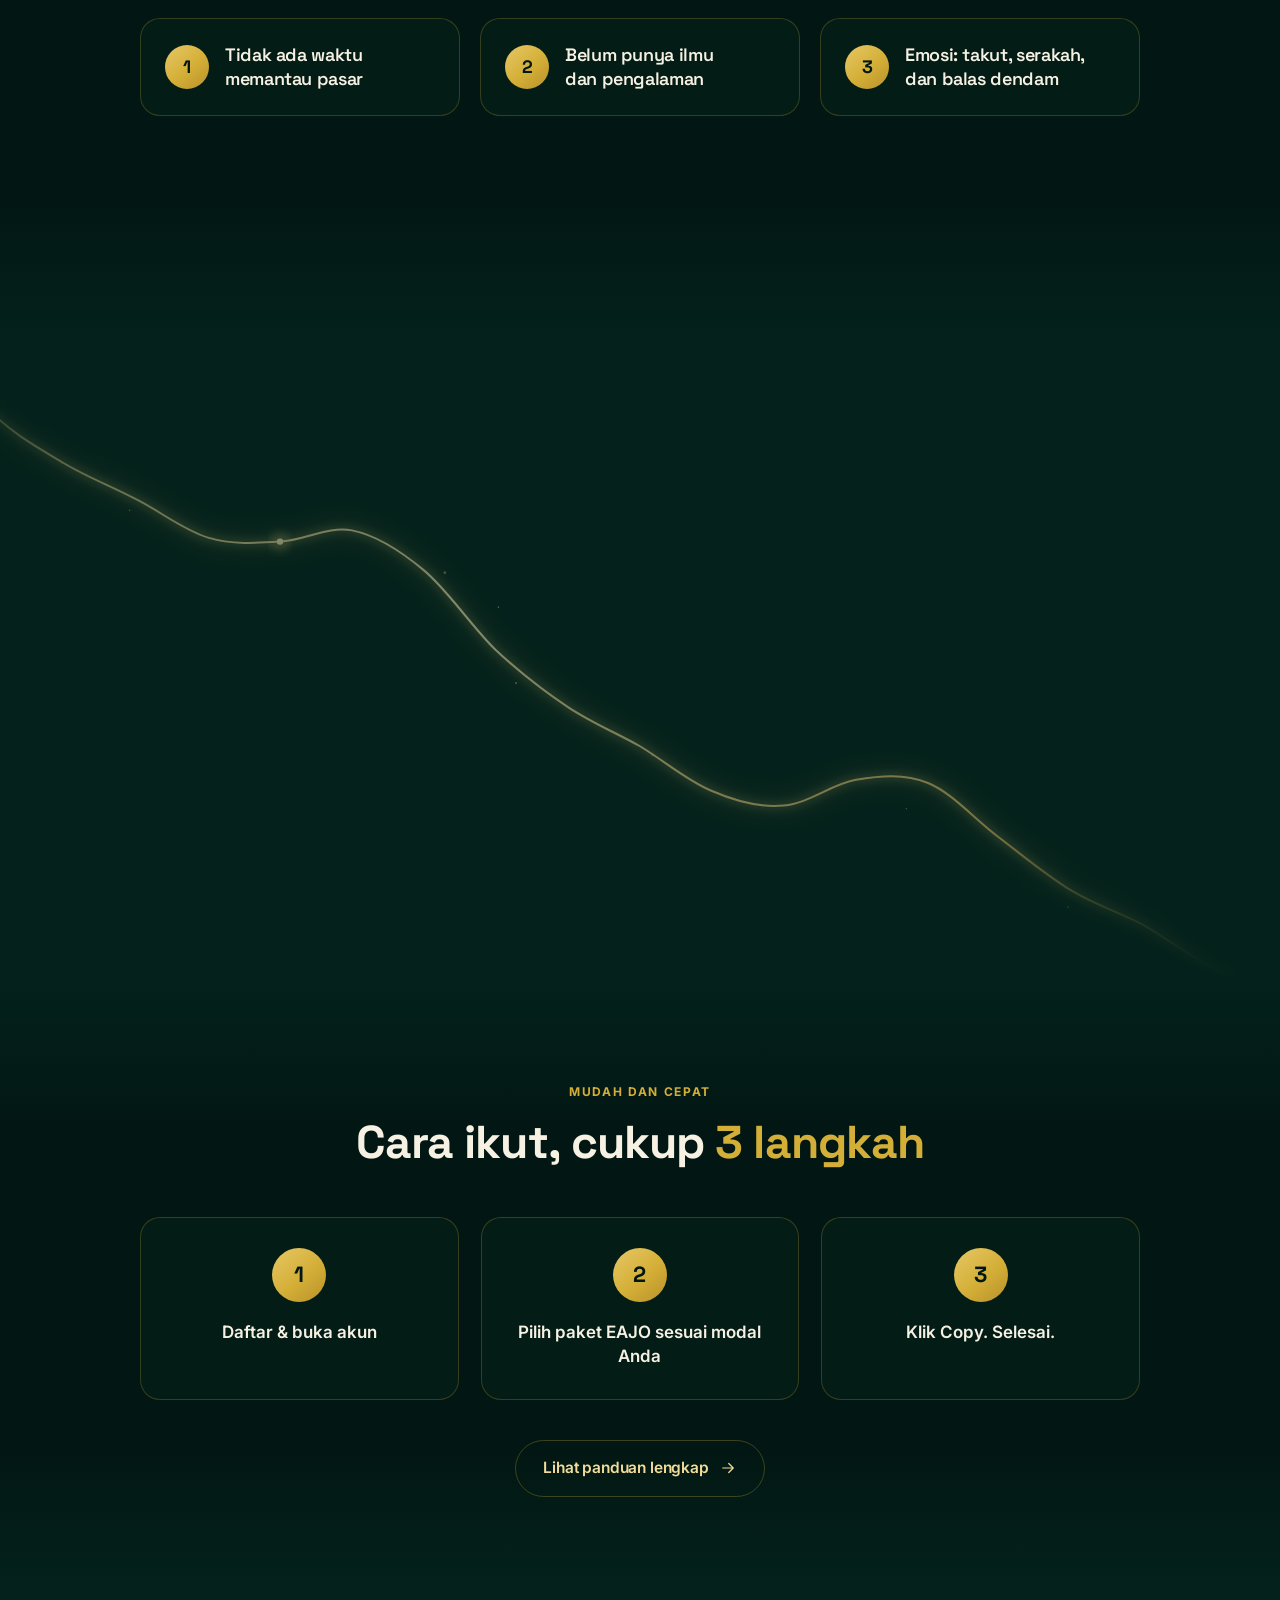
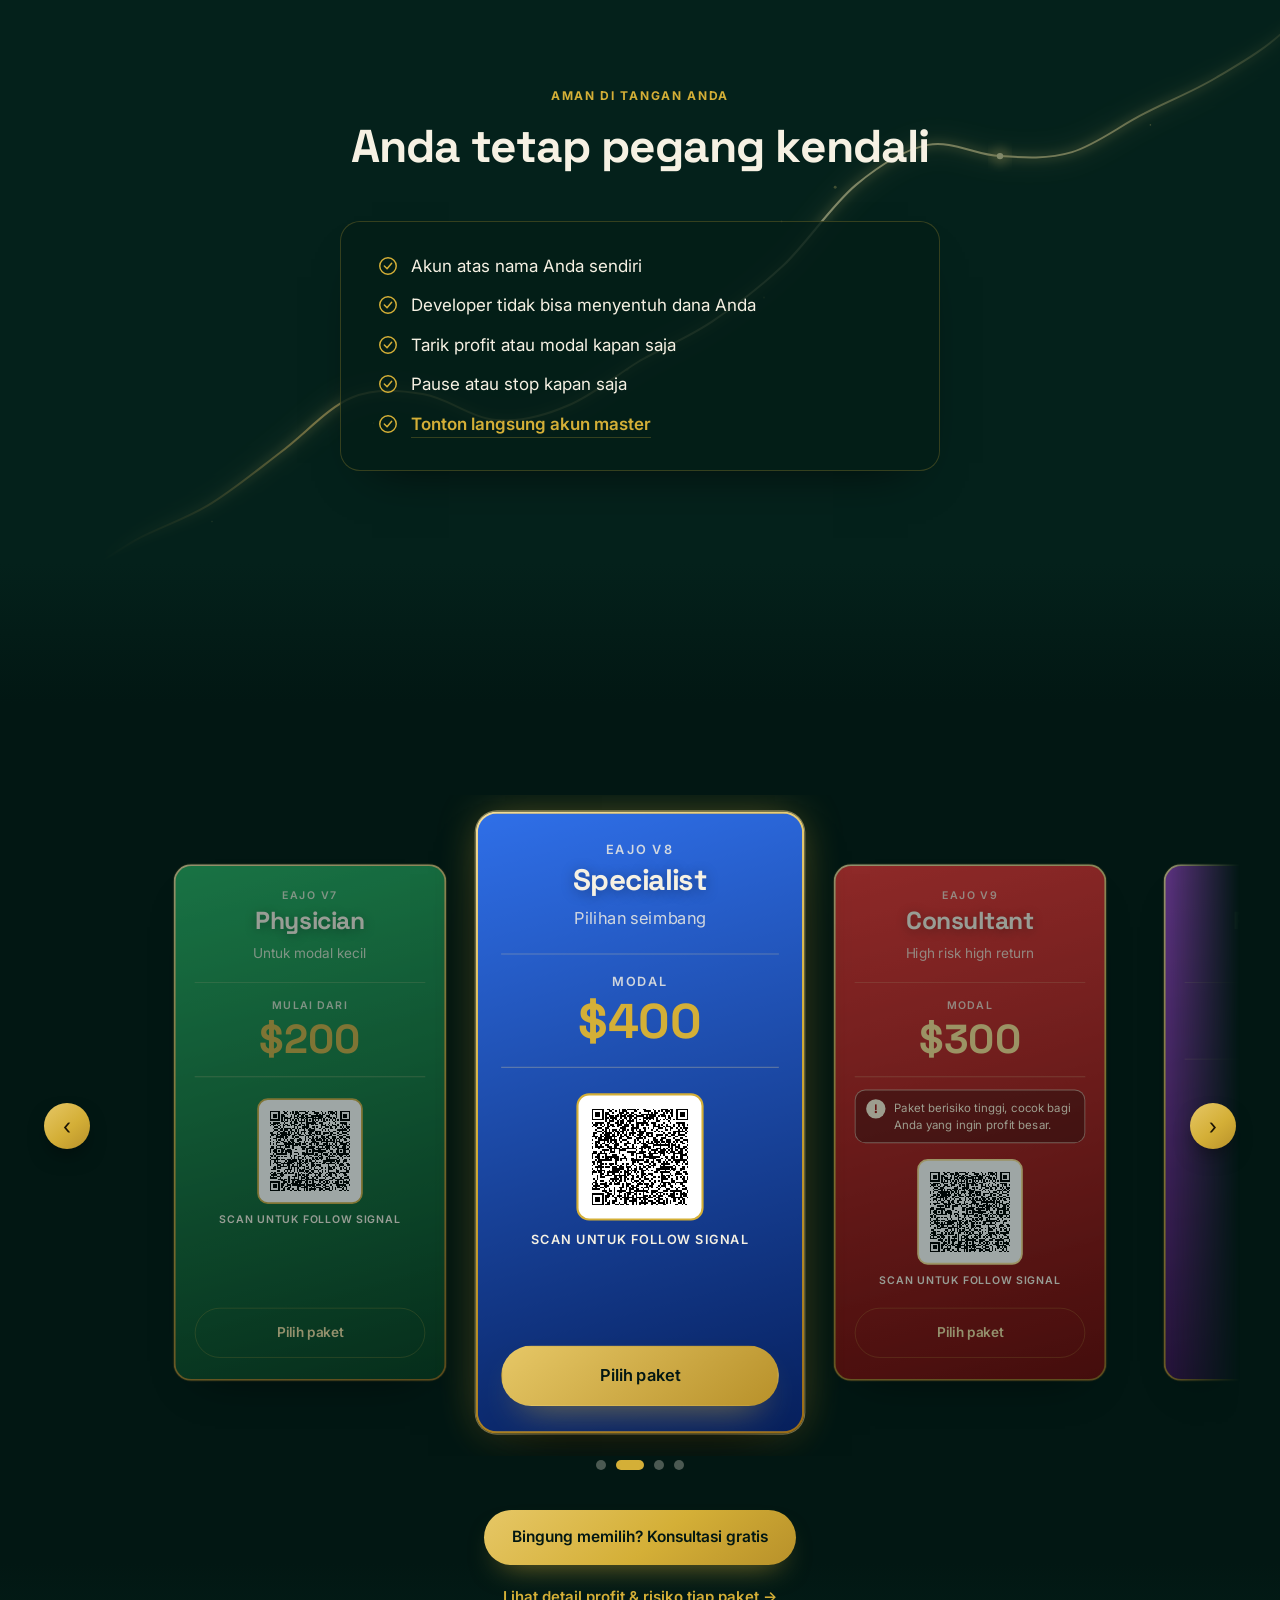
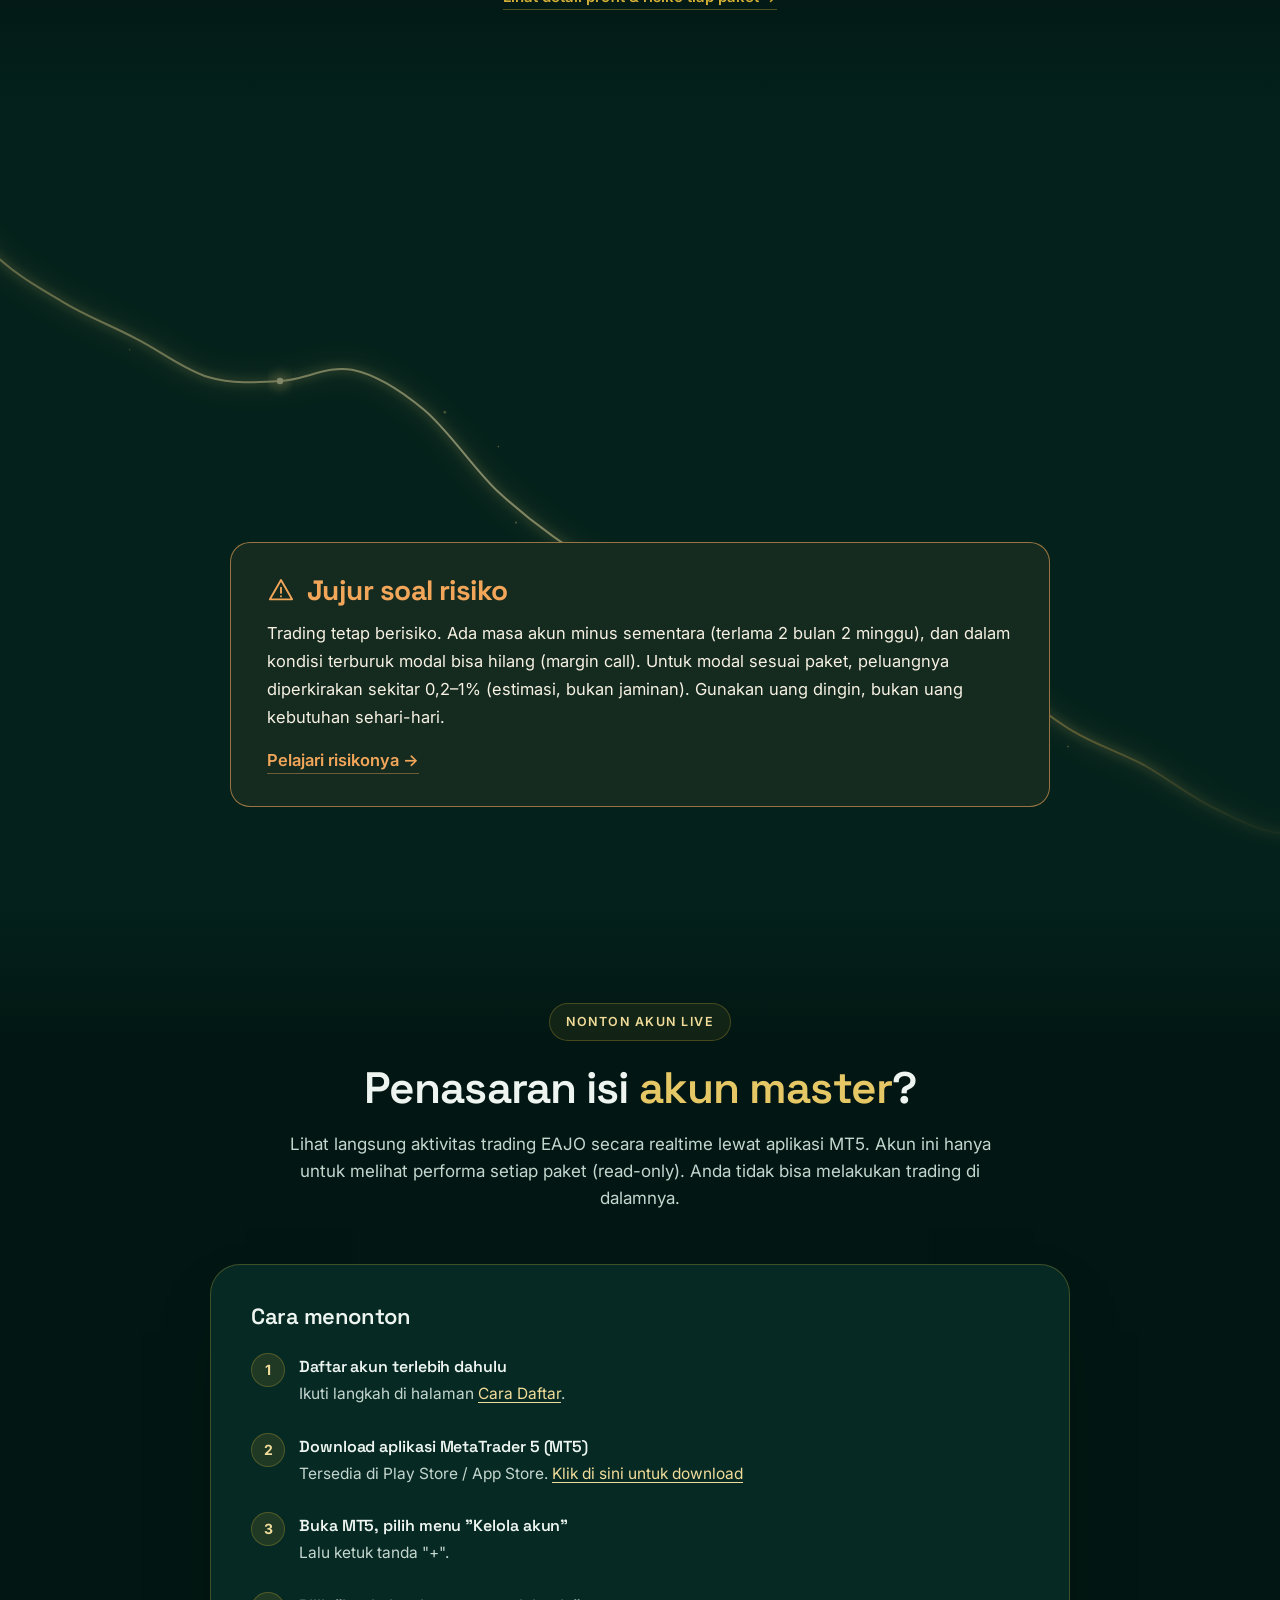
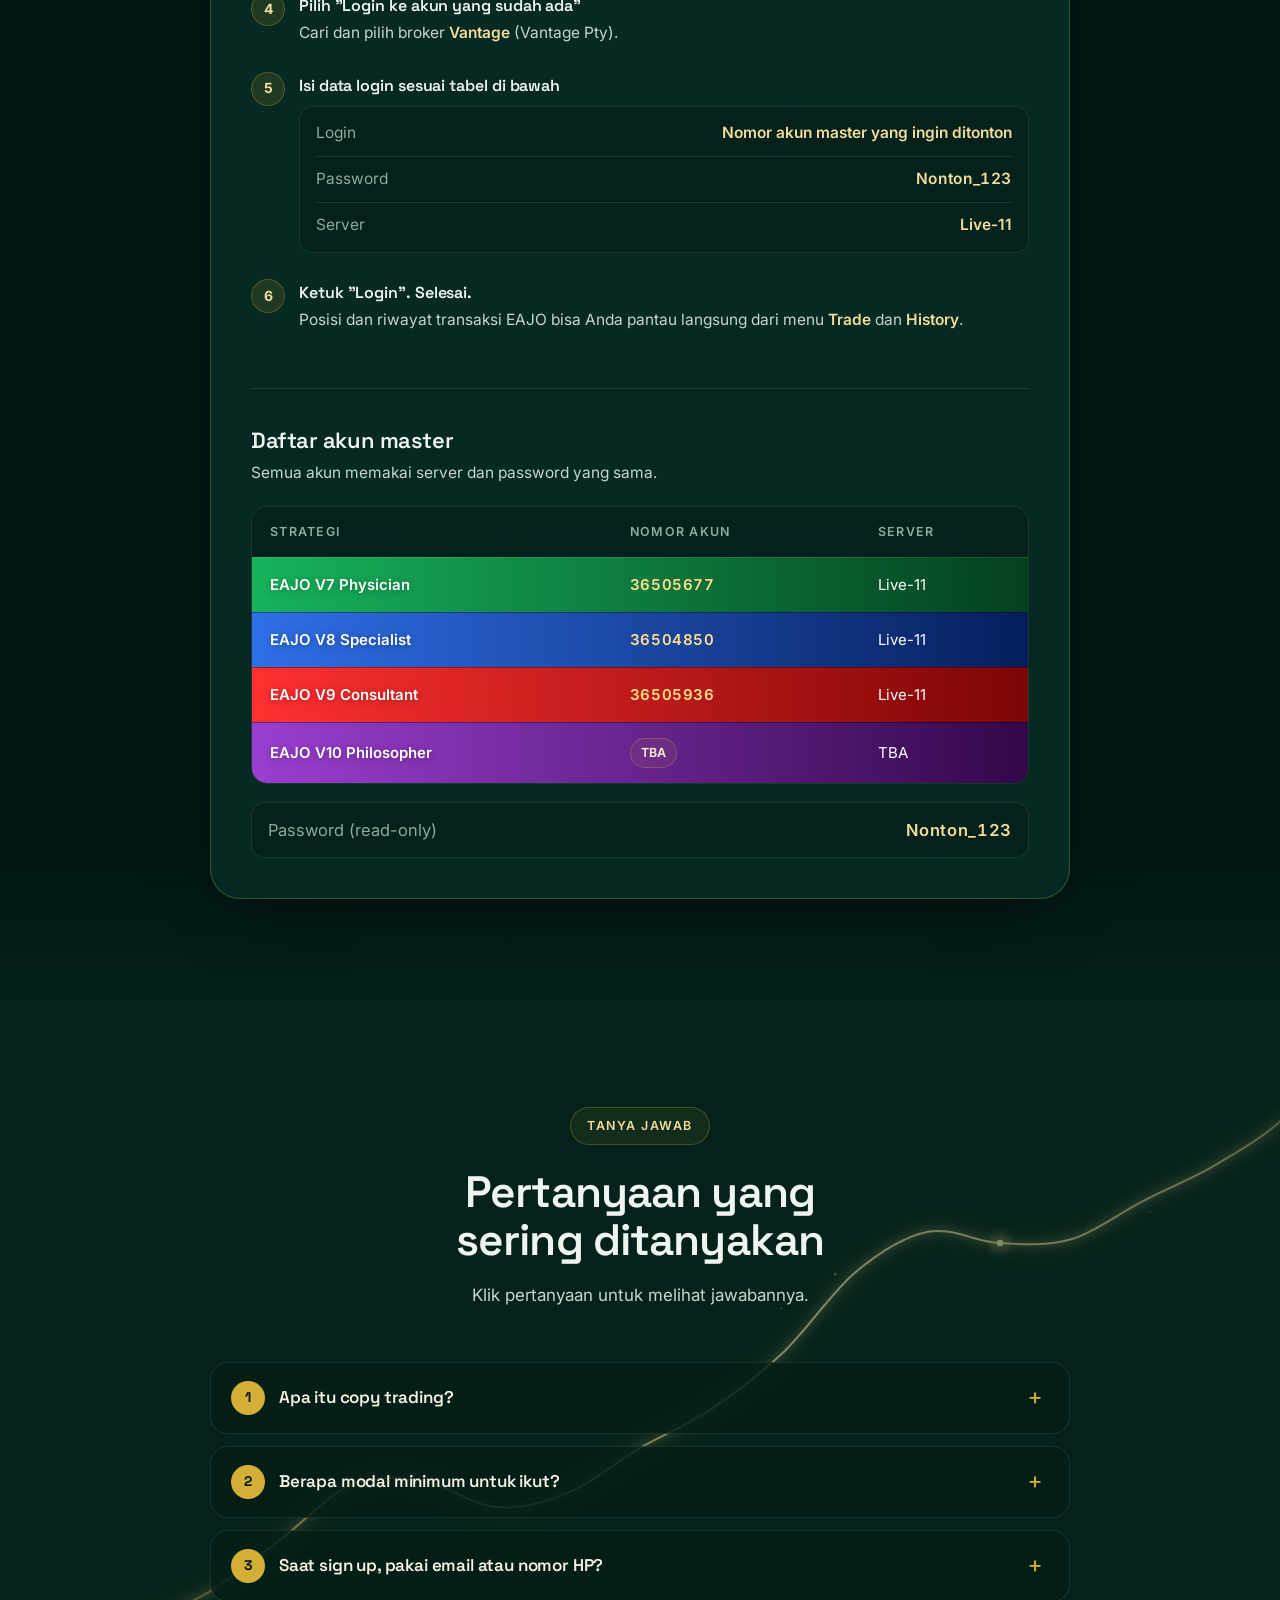
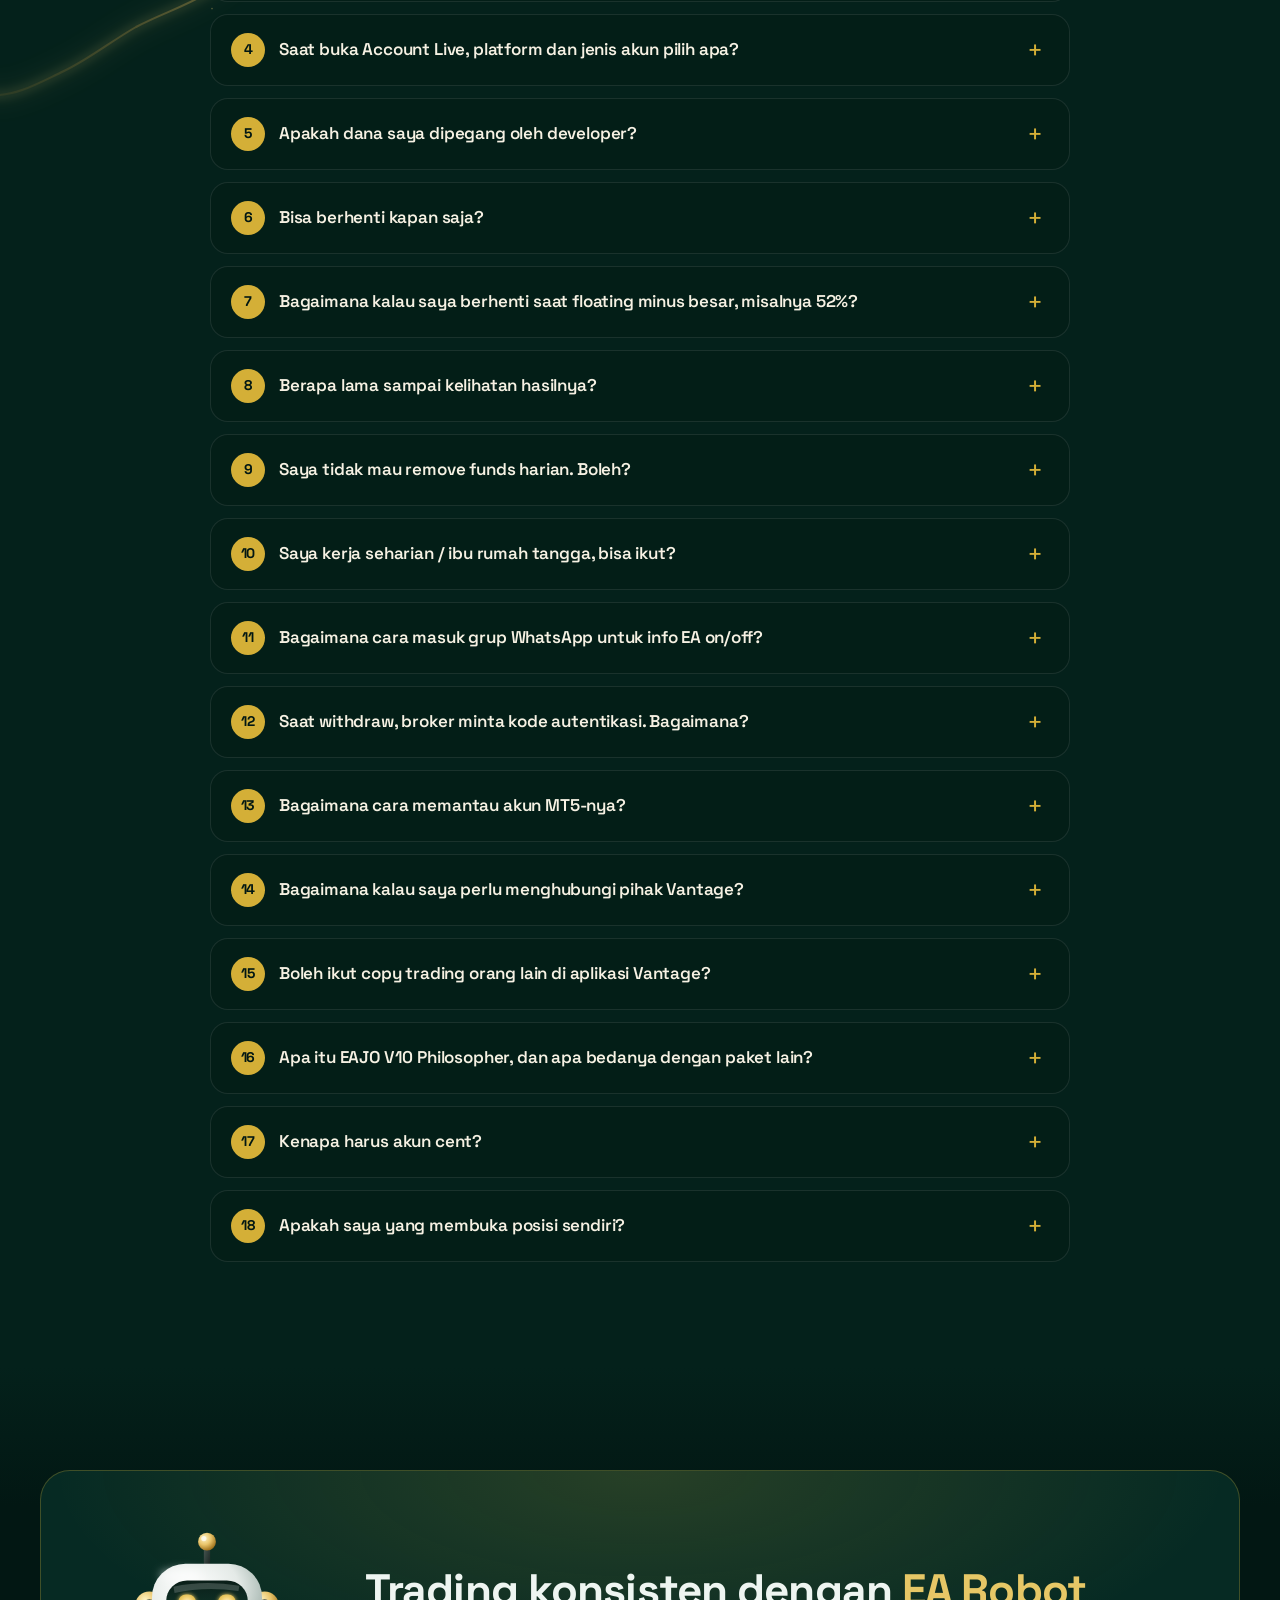
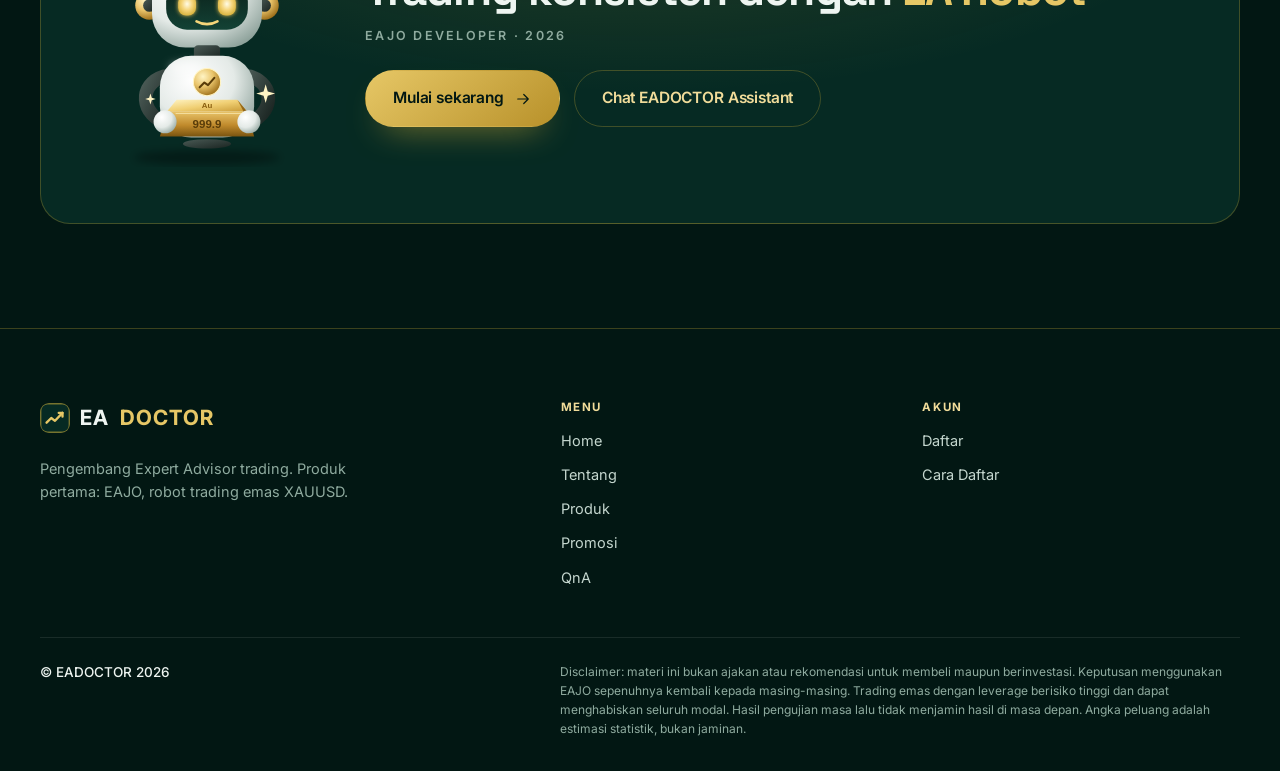
==== commit 30b94887: "Ubah modal EAJO V9 Consultant dari $350 menjadi $300 (30.000 USC) Co-Authored-By: Claude Opus 5.5 <n" ====
--- a/index.html
+++ b/index.html
@@ -373,7 +373,7 @@
               <p class="ed-produk__versi">EAJO V9</p>
               <h3 class="ed-produk__nama">Consultant</h3>
               <p class="hm-paket__untuk">High risk high return</p>
-              <p class="hm-paket__harga"><small>Modal</small>$350</p>
+              <p class="hm-paket__harga"><small>Modal</small>$300</p>
               <p class="ed-peringatan ed-peringatan--kecil" role="note"><b aria-hidden="true">!</b><span>Paket berisiko tinggi, cocok bagi Anda yang ingin profit besar.</span></p>
               <figure class="ed-qr">
                 <img src="assets/img/qr-v9.svg" alt="QR code follow signal EAJO V9 Consultant" width="120" height="120" loading="lazy" draggable="false" />
@@ -552,7 +552,7 @@
           <details class="fq-item">
             <summary class="fq-tanya">Berapa modal minimum untuk ikut?</summary>
             <div class="fq-jawab">
-              <p>EAJO V7 Physician mulai <strong>$200</strong> (20.000 USC), V8 Specialist <strong>$400</strong>, dan V9 Consultant <strong>$350</strong> (35.000 USC).</p>
+              <p>EAJO V7 Physician mulai <strong>$200</strong> (20.000 USC), V8 Specialist <strong>$400</strong>, dan V9 Consultant <strong>$300</strong> (30.000 USC).</p>
             </div>
           </details>
 
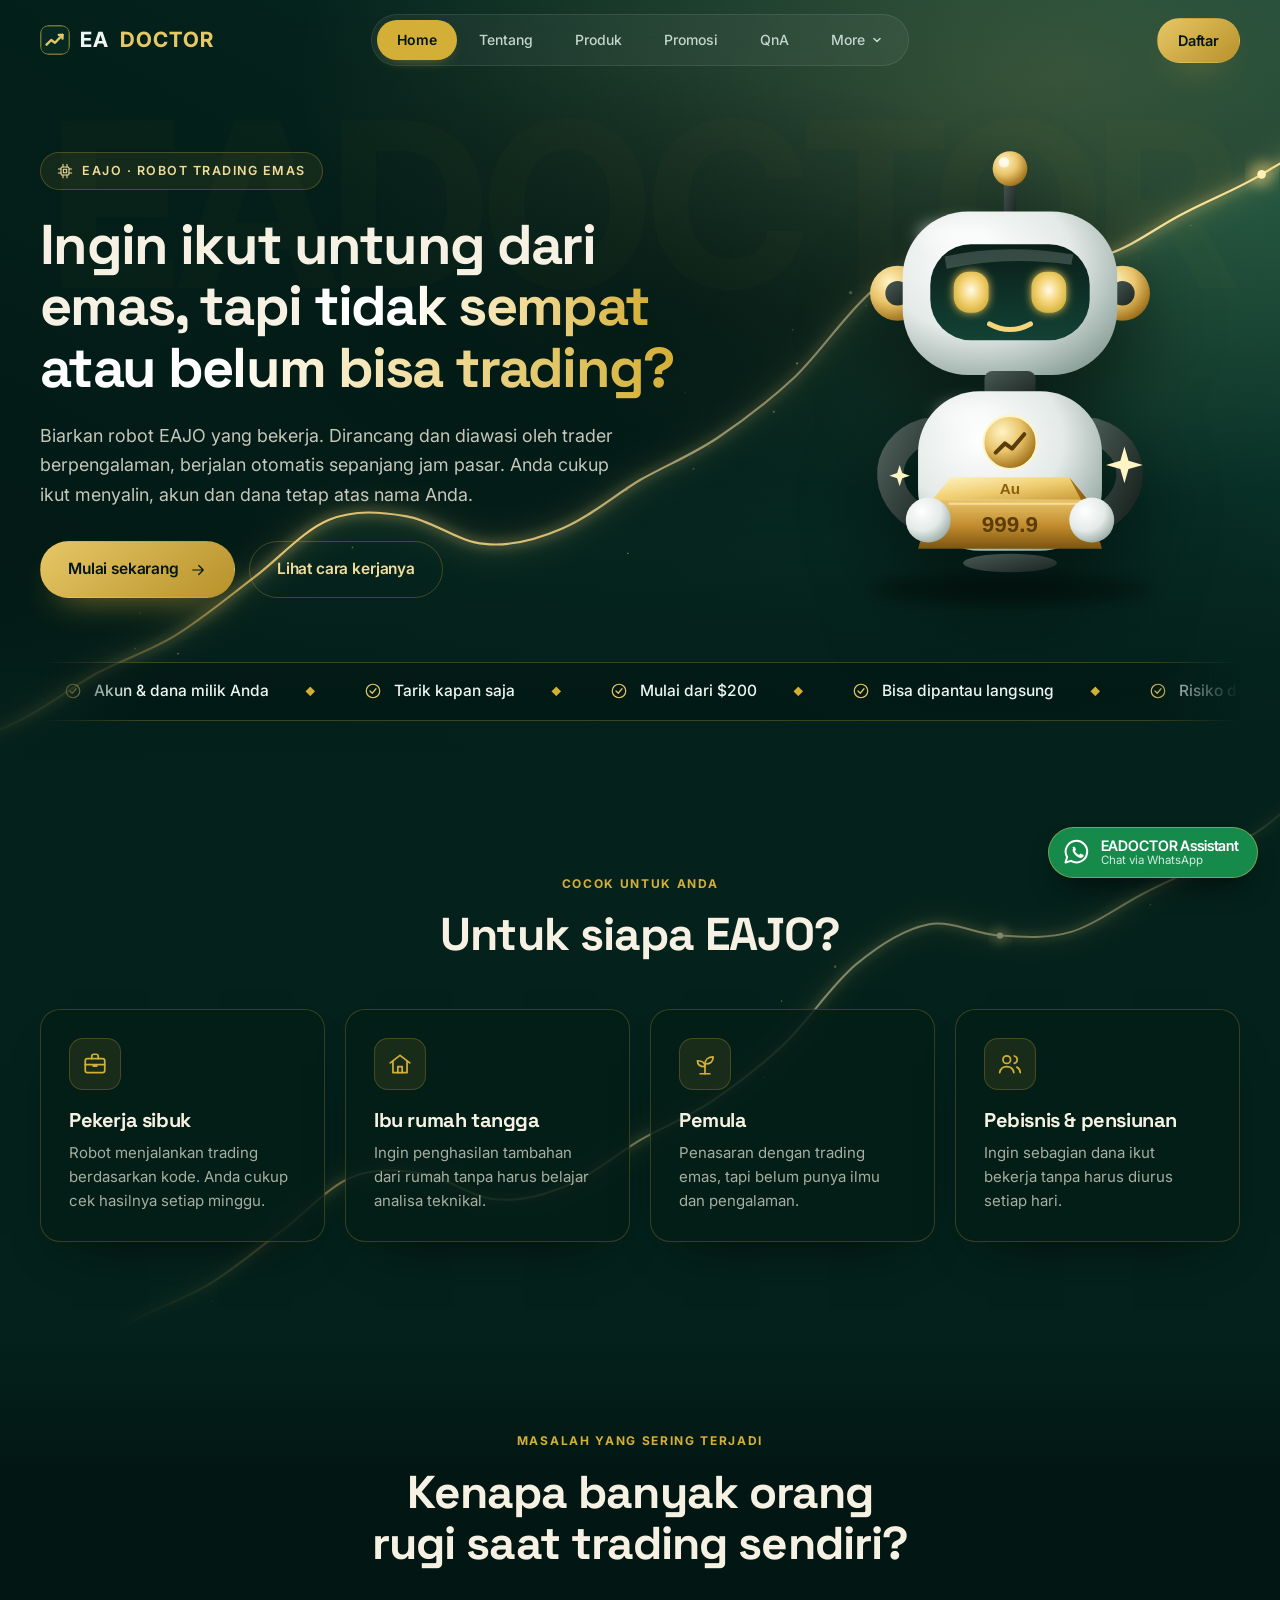
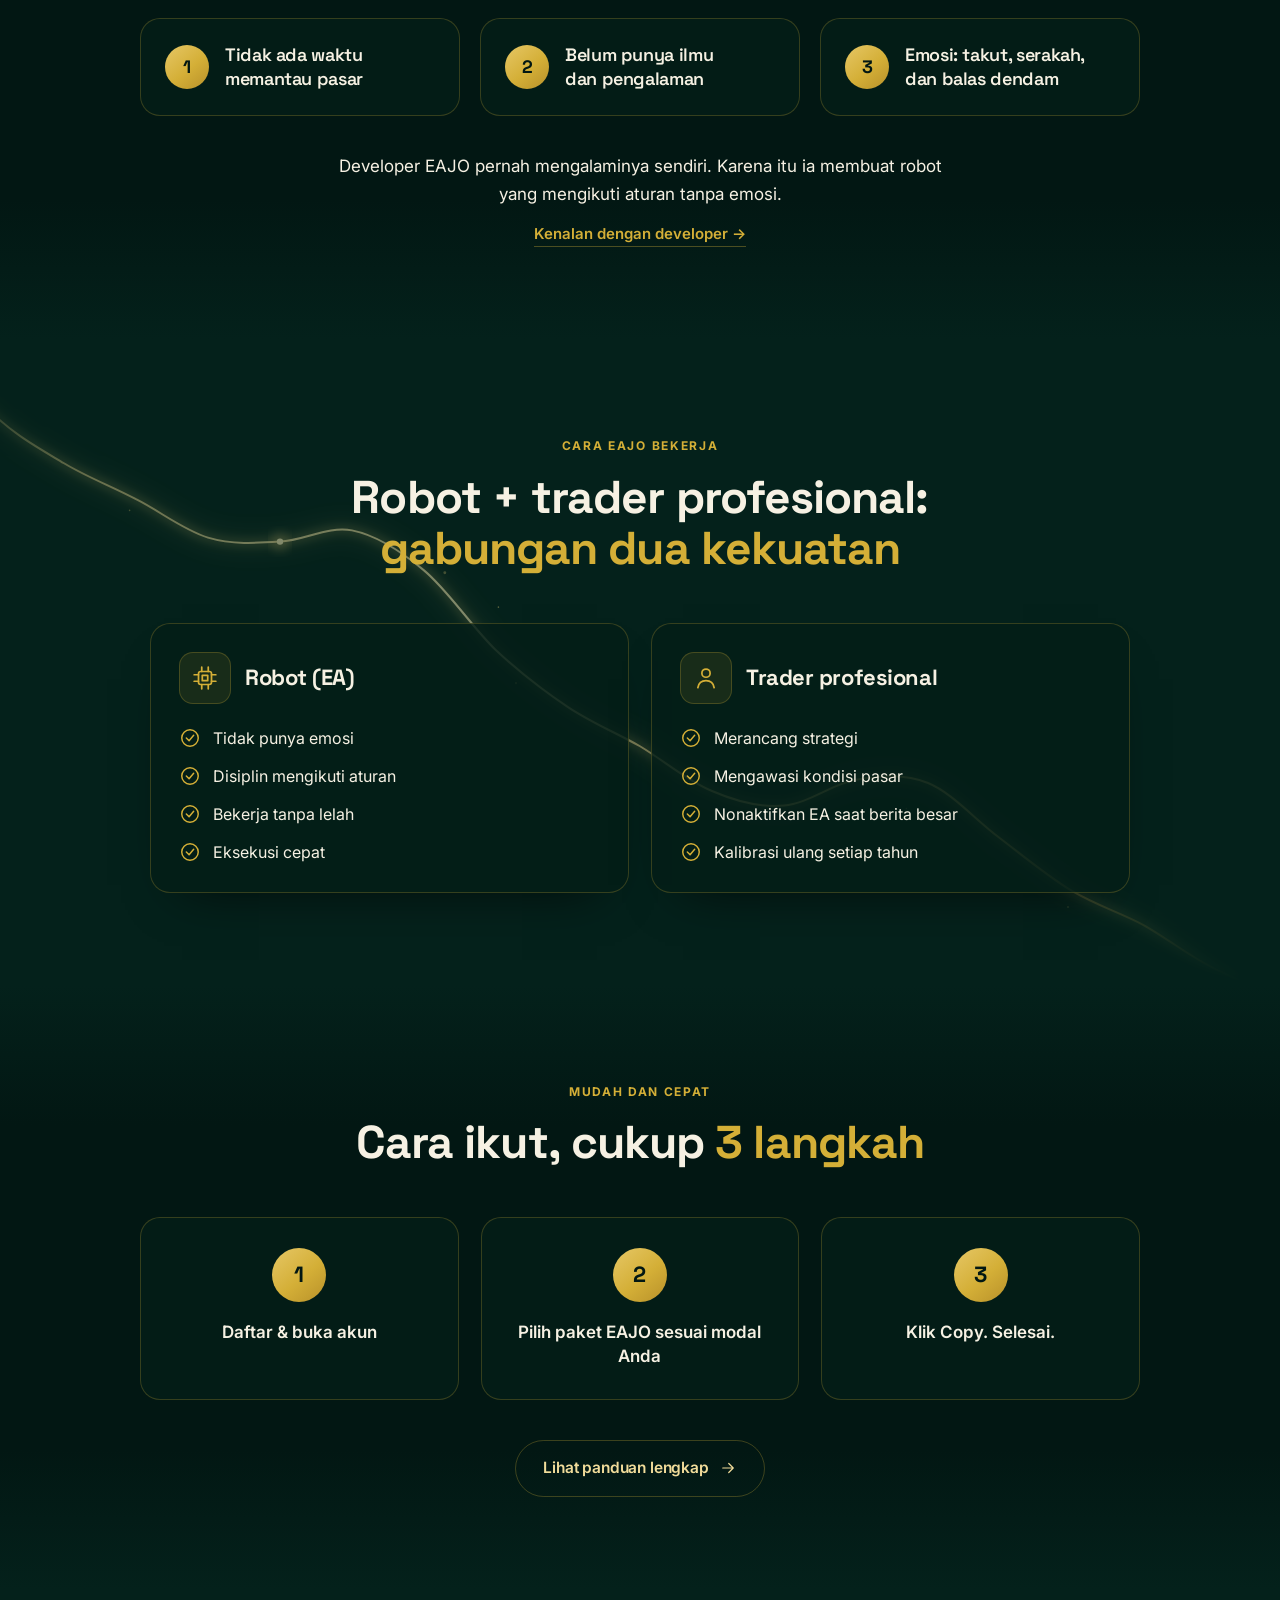
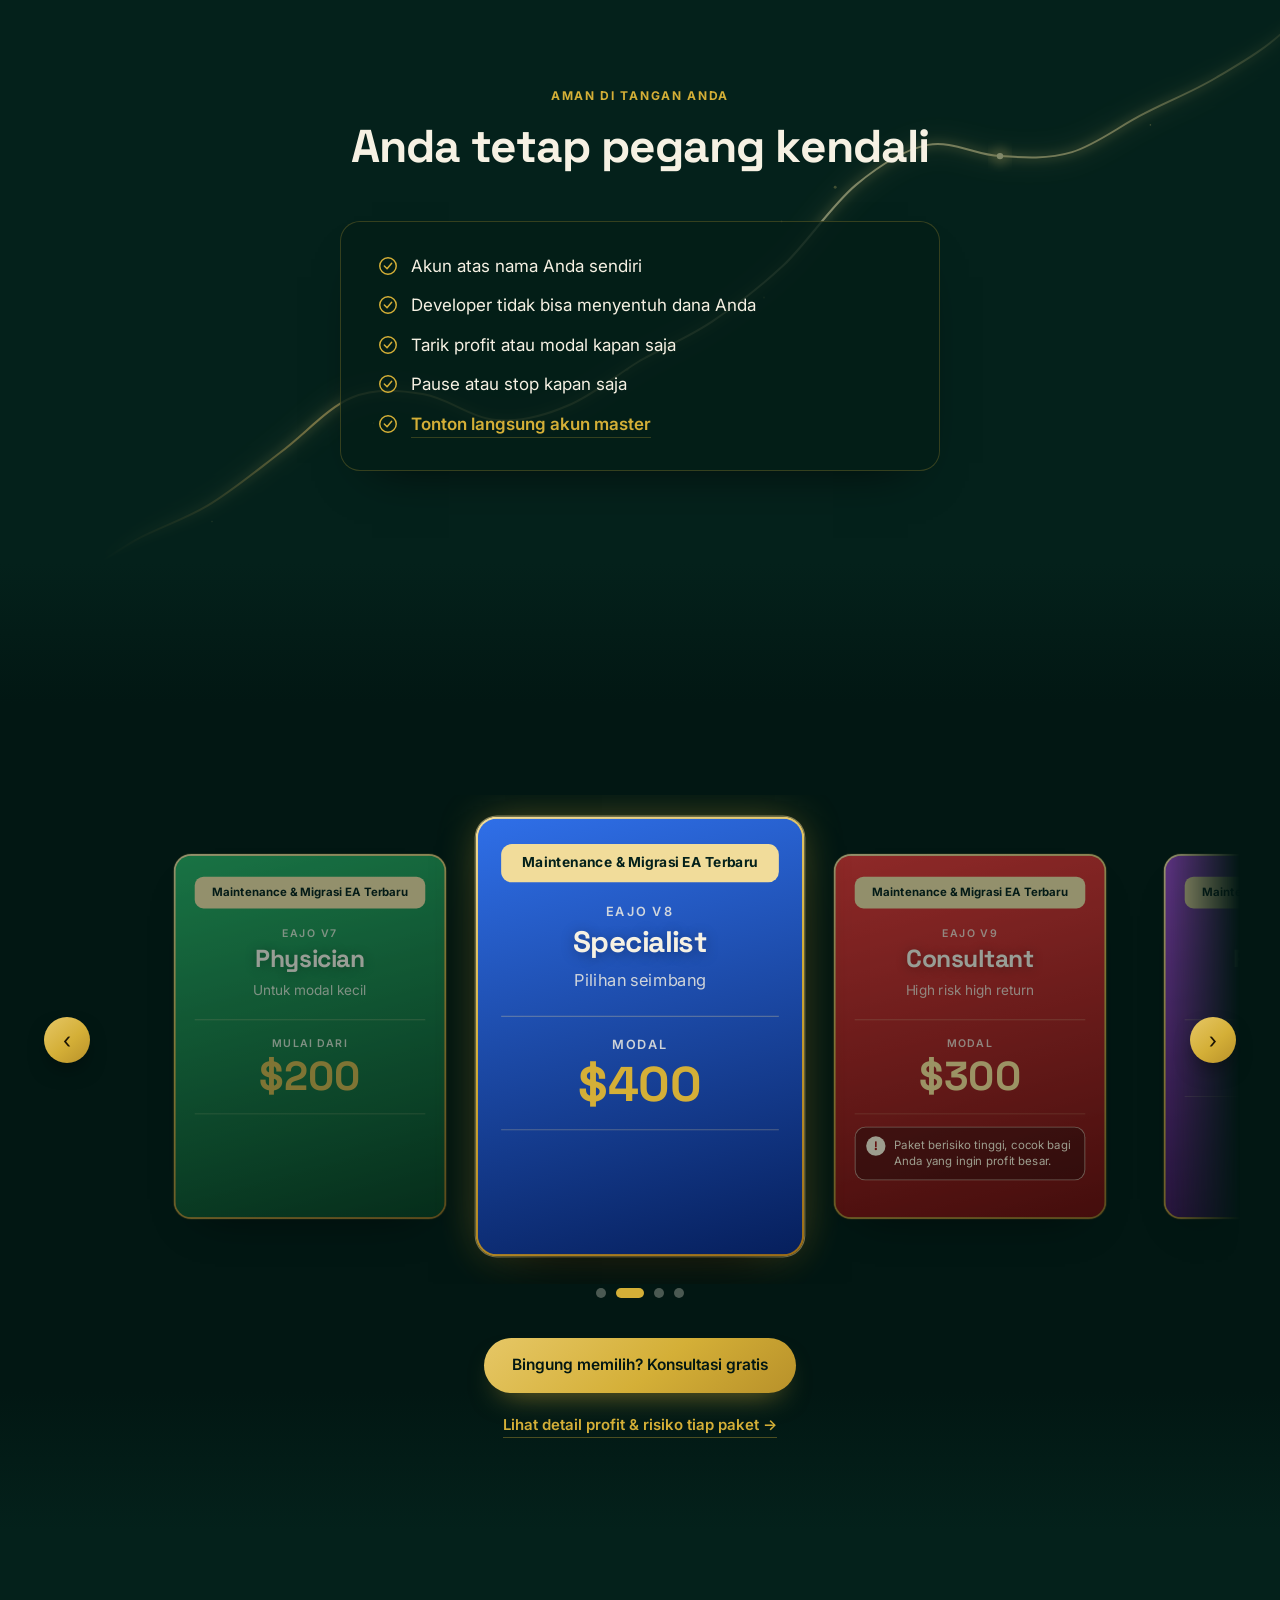
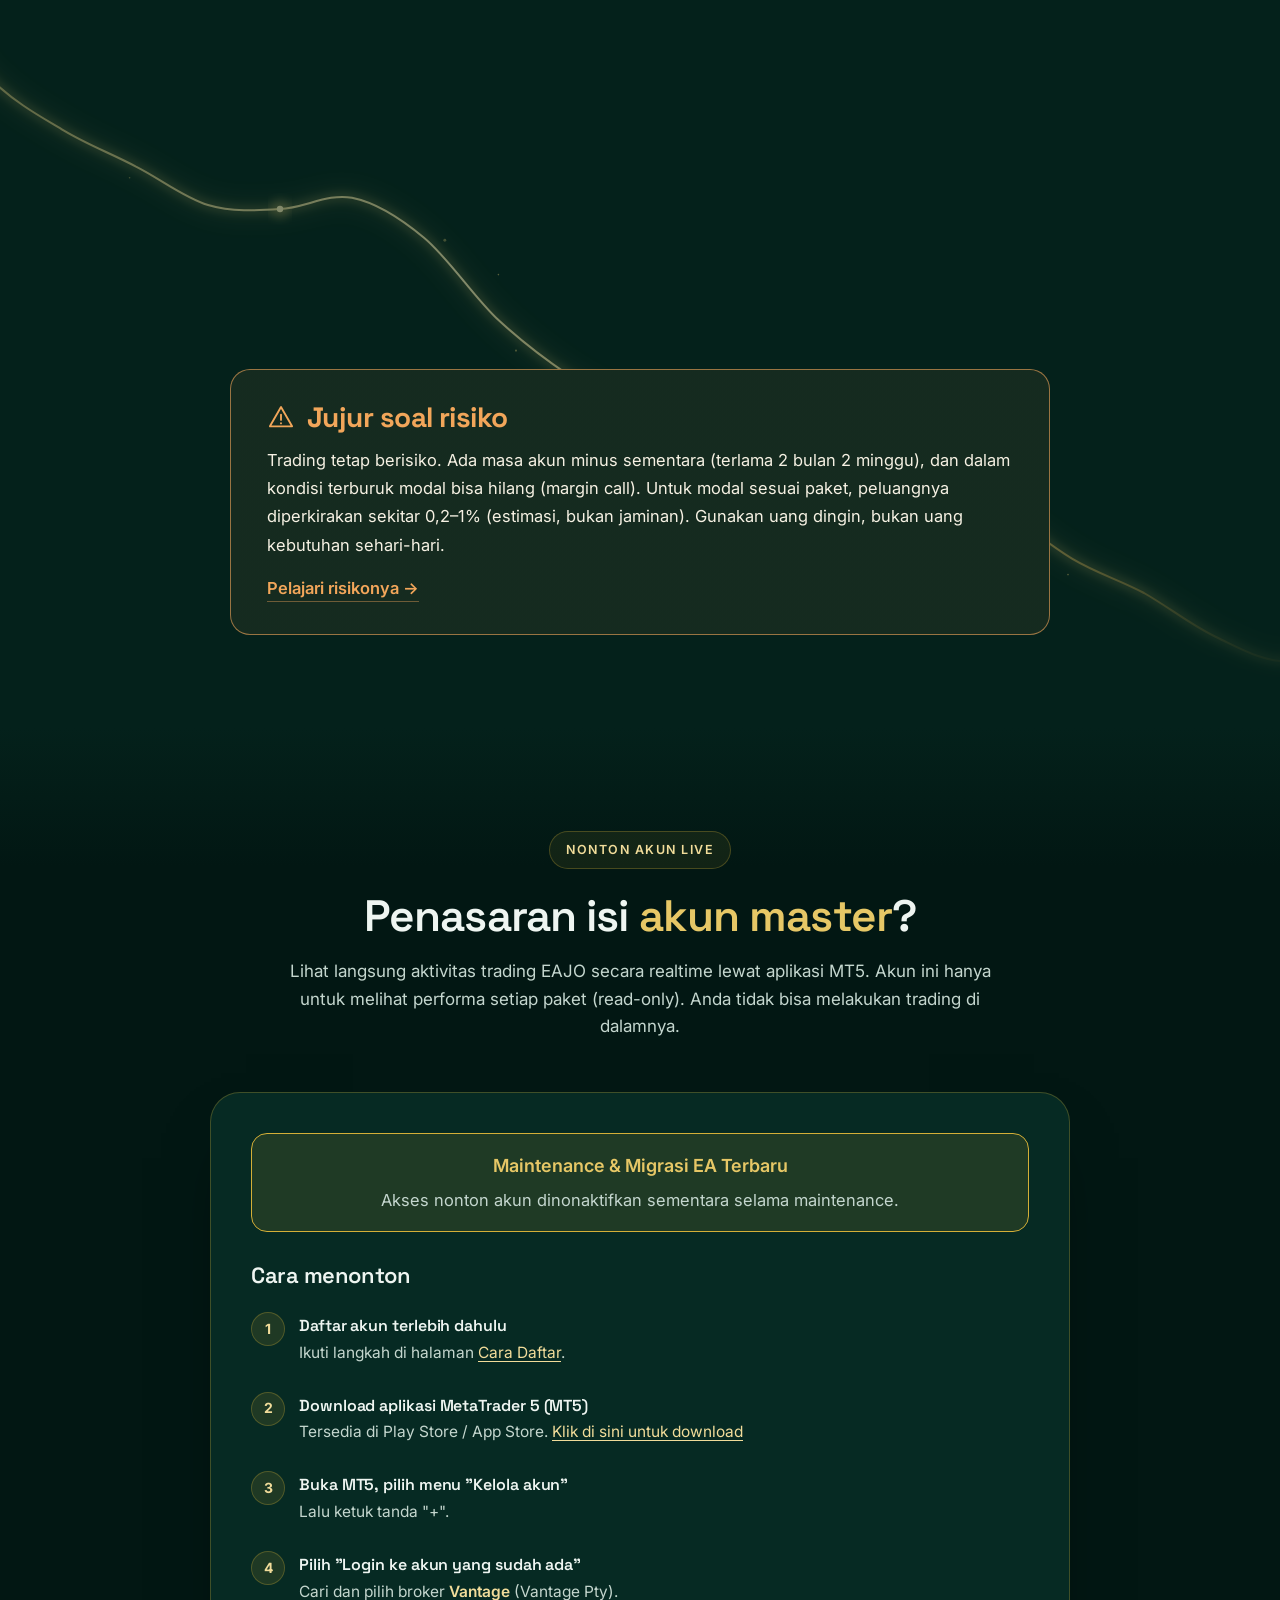
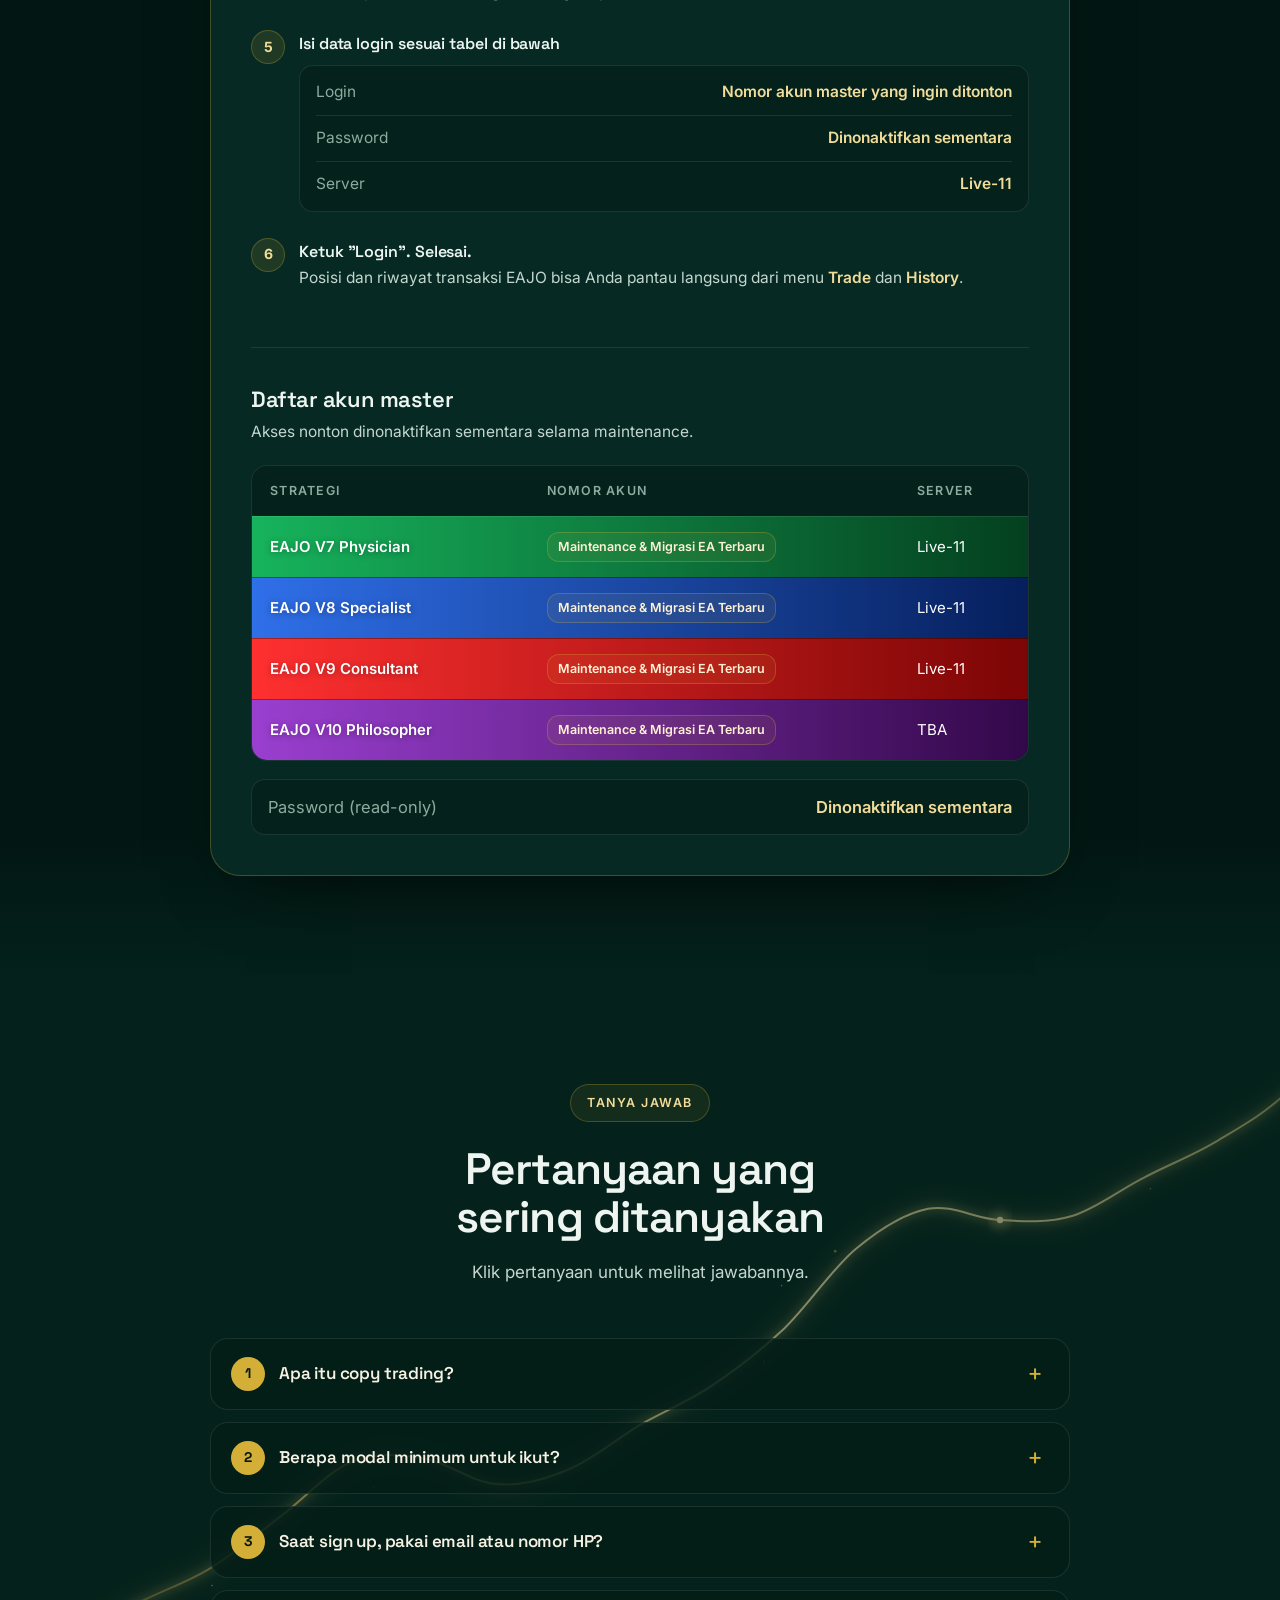
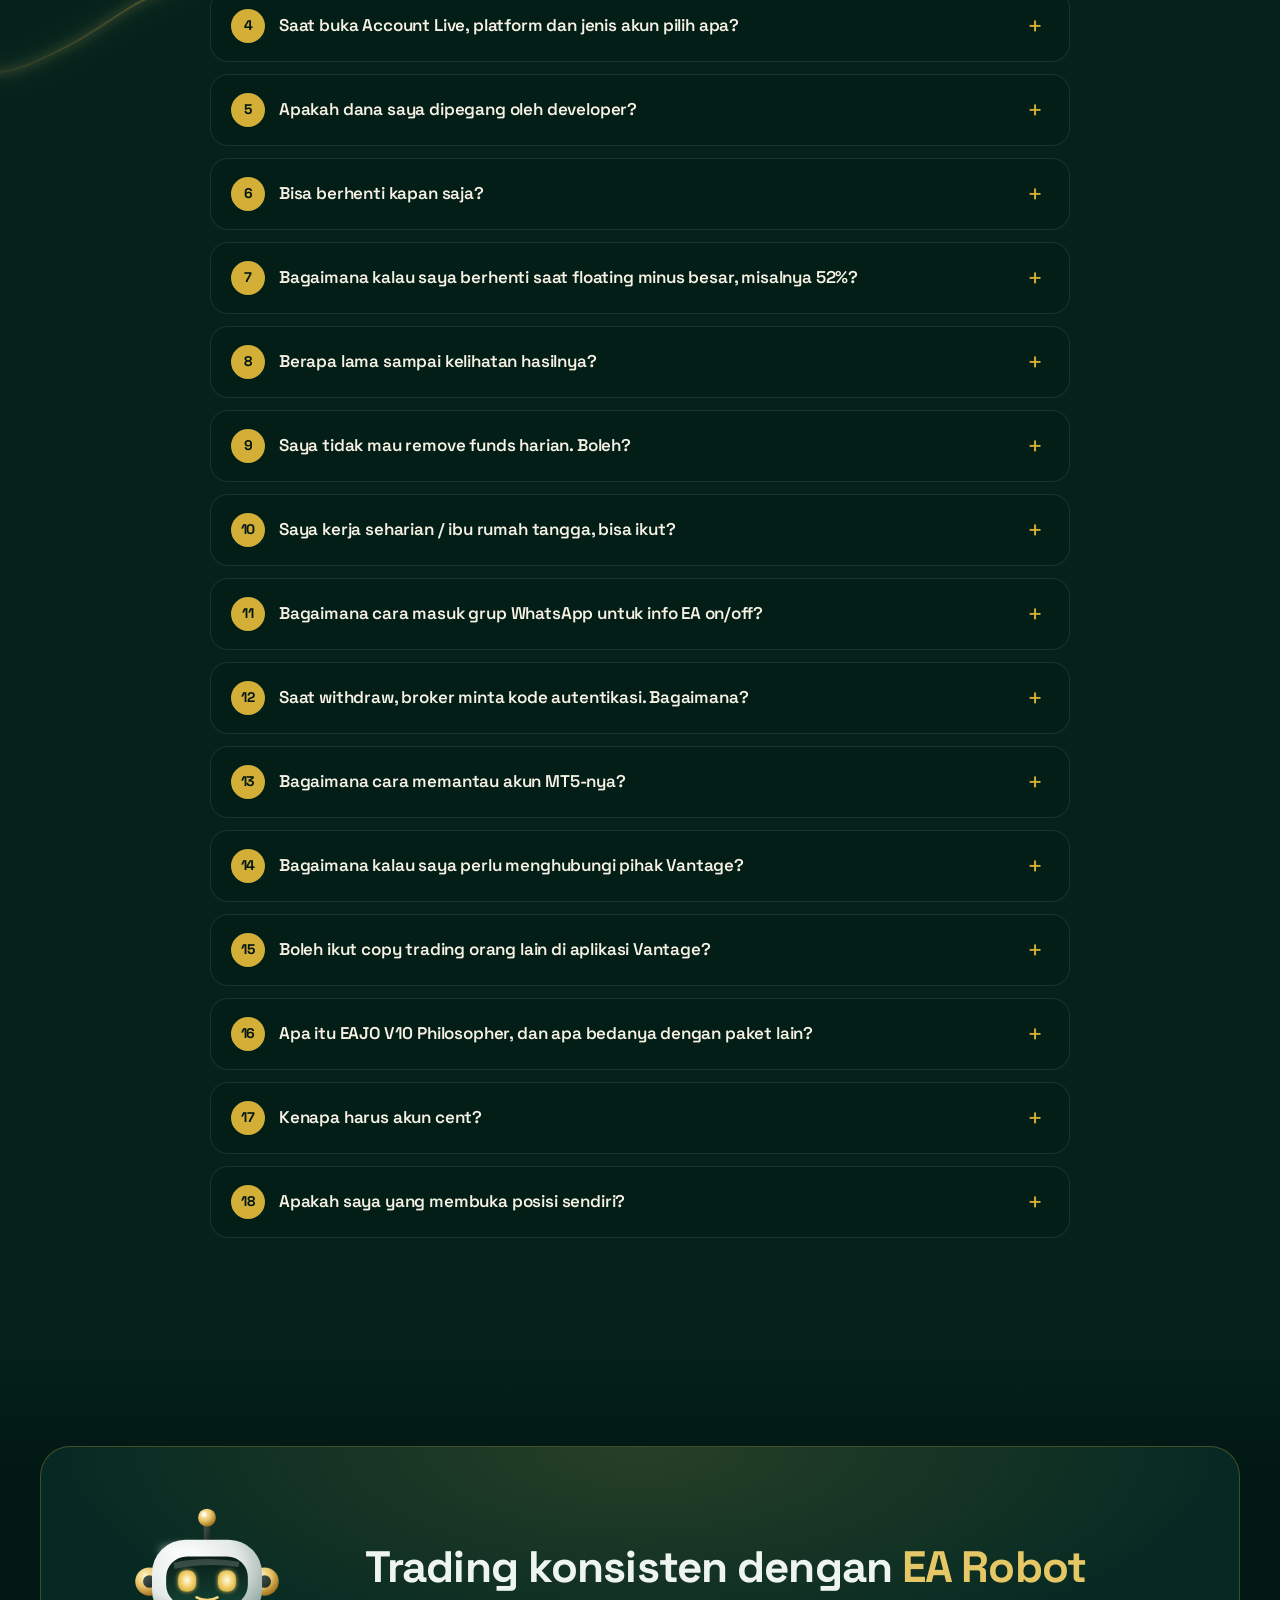
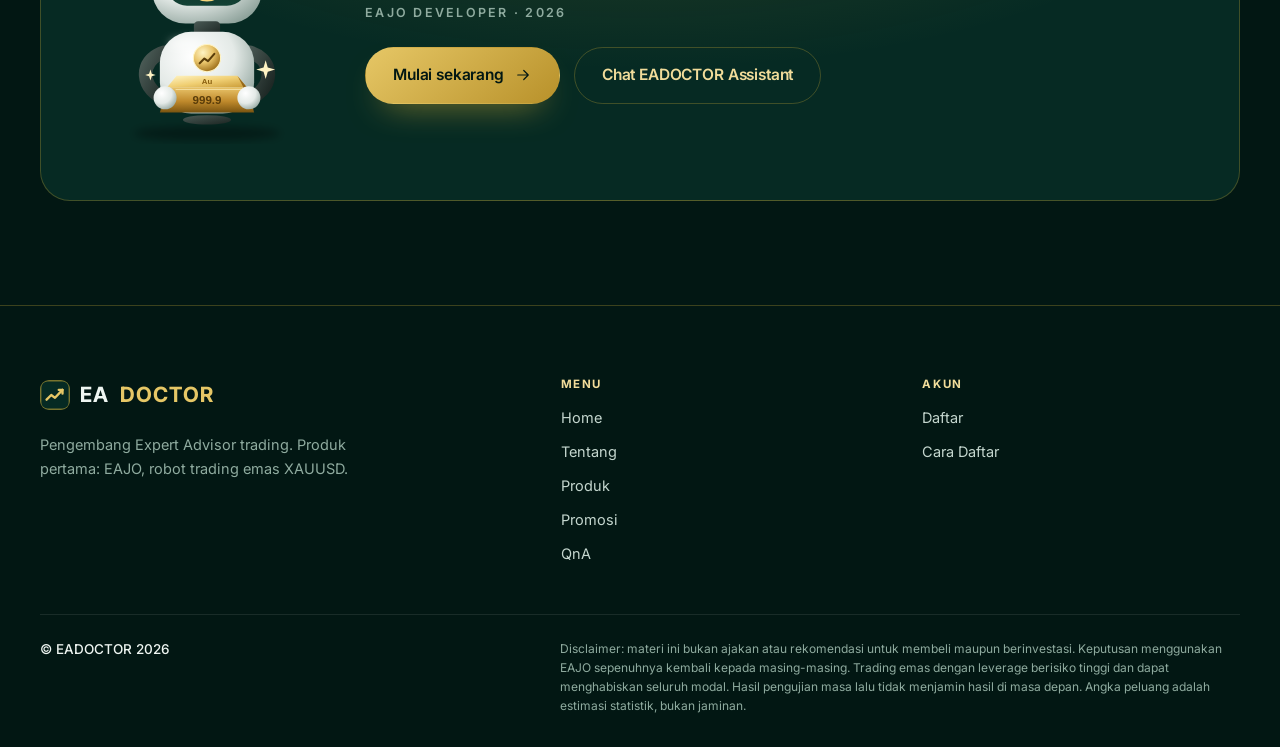
==== commit 50a442e0: "Mode Maintenance & Migrasi EA Terbaru: pemberitahuan produk dan nonaktifkan akun tonton Co-Authored-" ====
--- a/index.html
+++ b/index.html
@@ -16,7 +16,7 @@
       rel="stylesheet"
       href="https://fonts.googleapis.com/css2?family=Inter+Tight:wght@500;600;700&family=Space+Grotesk:wght@500;600;700&family=Inter:wght@400;500;600;700&display=swap"
     />
-    <link rel="stylesheet" href="assets/css/style.css?v=20261123" />
+    <link rel="stylesheet" href="assets/css/style.css?v=20261125" />
     <script src="assets/js/main.js?v=20261123" defer></script>
   </head>
   <body>
@@ -348,40 +348,50 @@
           </div>
           <div class="ed-kisi ed-kisi--4">
             <article class="ed-kartu ed-tema ed-tema--hijau hm-paket" data-animasi>
+              <p class="mt-pita" role="status">Maintenance &amp; Migrasi EA Terbaru</p>
               <p class="ed-produk__versi">EAJO V7</p>
               <h3 class="ed-produk__nama">Physician</h3>
               <p class="hm-paket__untuk">Untuk modal kecil</p>
               <p class="hm-paket__harga"><small>Mulai dari</small>$200</p>
+              <!-- Maintenance 2026-11-25: QR disembunyikan sementara
               <figure class="ed-qr">
                 <img src="assets/img/qr-v7.svg" alt="QR code follow signal EAJO V7 Physician" width="120" height="120" loading="lazy" draggable="false" />
                 <figcaption>Scan untuk follow signal</figcaption>
-              </figure>
-              <a class="tombol tombol--garis tombol--lebar" href="https://vigco.co/la-s1com-inv/id/kVxIS4rZ" target="_blank" rel="noopener">Pilih paket</a>
+              </figure> -->
+              <!-- Maintenance 2026-11-25: tombol disembunyikan sementara
+              <a class="tombol tombol--garis tombol--lebar" href="https://vigco.co/la-s1com-inv/id/kVxIS4rZ" target="_blank" rel="noopener">Pilih paket</a> -->
             </article>
             <article class="ed-kartu ed-kartu--sorot ed-tema ed-tema--biru hm-paket" data-animasi>
+              <p class="mt-pita" role="status">Maintenance &amp; Migrasi EA Terbaru</p>
               <p class="ed-produk__versi">EAJO V8</p>
               <h3 class="ed-produk__nama">Specialist</h3>
               <p class="hm-paket__untuk">Pilihan seimbang</p>
               <p class="hm-paket__harga"><small>Modal</small>$400</p>
+              <!-- Maintenance 2026-11-25: QR disembunyikan sementara
               <figure class="ed-qr">
                 <img src="assets/img/qr-v8.svg" alt="QR code follow signal EAJO V8 Specialist" width="120" height="120" loading="lazy" draggable="false" />
                 <figcaption>Scan untuk follow signal</figcaption>
-              </figure>
-              <a class="tombol tombol--emas tombol--lebar" href="https://vigco.co/la-s1com-inv/id/kVxIS4rZ" target="_blank" rel="noopener">Pilih paket</a>
+              </figure> -->
+              <!-- Maintenance 2026-11-25: tombol disembunyikan sementara
+              <a class="tombol tombol--emas tombol--lebar" href="https://vigco.co/la-s1com-inv/id/kVxIS4rZ" target="_blank" rel="noopener">Pilih paket</a> -->
             </article>
             <article class="ed-kartu ed-tema ed-tema--merah hm-paket" data-animasi>
+              <p class="mt-pita" role="status">Maintenance &amp; Migrasi EA Terbaru</p>
               <p class="ed-produk__versi">EAJO V9</p>
               <h3 class="ed-produk__nama">Consultant</h3>
               <p class="hm-paket__untuk">High risk high return</p>
               <p class="hm-paket__harga"><small>Modal</small>$300</p>
               <p class="ed-peringatan ed-peringatan--kecil" role="note"><b aria-hidden="true">!</b><span>Paket berisiko tinggi, cocok bagi Anda yang ingin profit besar.</span></p>
+              <!-- Maintenance 2026-11-25: QR disembunyikan sementara
               <figure class="ed-qr">
                 <img src="assets/img/qr-v9.svg" alt="QR code follow signal EAJO V9 Consultant" width="120" height="120" loading="lazy" draggable="false" />
                 <figcaption>Scan untuk follow signal</figcaption>
-              </figure>
-              <a class="tombol tombol--garis tombol--lebar" href="https://vigco.co/la-s1com-inv/id/kVxIS4rZ" target="_blank" rel="noopener">Pilih paket</a>
+              </figure> -->
+              <!-- Maintenance 2026-11-25: tombol disembunyikan sementara
+              <a class="tombol tombol--garis tombol--lebar" href="https://vigco.co/la-s1com-inv/id/kVxIS4rZ" target="_blank" rel="noopener">Pilih paket</a> -->
             </article>
             <article class="ed-kartu ed-tema ed-tema--ungu hm-paket" data-animasi>
+              <p class="mt-pita" role="status">Maintenance &amp; Migrasi EA Terbaru</p>
               <p class="ed-produk__versi">EAJO V10</p>
               <h3 class="ed-produk__nama">Philosopher</h3>
               <p class="hm-paket__untuk">To Be Announced</p>
@@ -438,6 +448,10 @@
             </p>
           </div>
         <div class="halaman__isi akun-live daftar-langkah">
+          <div class="mt-kotak" role="status">
+            <strong>Maintenance &amp; Migrasi EA Terbaru</strong>
+            <span>Akses nonton akun dinonaktifkan sementara selama maintenance.</span>
+          </div>
           <h2 class="daftar-langkah__judul">Cara menonton</h2>
           <ol class="qna__langkah">
             <li>
@@ -460,7 +474,7 @@
               <h3>Isi data login sesuai tabel di bawah</h3>
               <ul class="daftar-langkah__pilihan">
                 <li><span>Login</span><strong>Nomor akun master yang ingin ditonton</strong></li>
-                <li><span>Password</span><strong class="akun-live__nomor">Nonton_123</strong></li>
+                <li><span>Password</span><strong>Dinonaktifkan sementara</strong></li>
                 <li><span>Server</span><strong>Live-11</strong></li>
               </ul>
             </li>
@@ -471,7 +485,7 @@
           </ol>
 
           <h2 class="daftar-langkah__judul daftar-langkah__judul--lanjut">Daftar akun master</h2>
-          <p class="akun-live__info">Semua akun memakai server dan password yang sama.</p>
+          <p class="akun-live__info">Akses nonton dinonaktifkan sementara selama maintenance.</p>
           <div class="akun-live__tabel-wadah">
             <table class="akun-live__tabel">
               <thead>
@@ -480,29 +494,29 @@
               <tbody>
                 <tr class="akun-live__baris akun-live__baris--hijau">
                   <th scope="row">EAJO V7 Physician</th>
-                  <td><strong class="akun-live__nomor">36505677</strong></td>
+                  <td><span class="akun-live__tba">Maintenance &amp; Migrasi EA Terbaru</span></td>
                   <td>Live-11</td>
                 </tr>
                 <tr class="akun-live__baris akun-live__baris--biru">
                   <th scope="row">EAJO V8 Specialist</th>
-                  <td><strong class="akun-live__nomor">36504850</strong></td>
+                  <td><span class="akun-live__tba">Maintenance &amp; Migrasi EA Terbaru</span></td>
                   <td>Live-11</td>
                 </tr>
                 <tr class="akun-live__baris akun-live__baris--merah">
                   <th scope="row">EAJO V9 Consultant</th>
-                  <td><strong class="akun-live__nomor">36505936</strong></td>
+                  <td><span class="akun-live__tba">Maintenance &amp; Migrasi EA Terbaru</span></td>
                   <td>Live-11</td>
                 </tr>
                 <tr class="akun-live__baris akun-live__baris--ungu">
                   <th scope="row">EAJO V10 Philosopher</th>
-                  <td><span class="akun-live__tba">TBA</span></td>
+                  <td><span class="akun-live__tba">Maintenance &amp; Migrasi EA Terbaru</span></td>
                   <td>TBA</td>
                 </tr>
               </tbody>
             </table>
           </div>
           <ul class="daftar-langkah__pilihan akun-live__login">
-            <li><span>Password (read-only)</span><strong class="akun-live__nomor">Nonton_123</strong></li>
+            <li><span>Password (read-only)</span><strong>Dinonaktifkan sementara</strong></li>
           </ul>
         </div>
         </div>
@@ -683,7 +697,7 @@
               <p>
                 Gunakan akun Nonton di halaman
                 <a class="fq-tautan" href="tonton-akun-real.html" target="_blank" rel="noopener">Tonton Akun Real</a>.
-                Nomornya berbeda per strategi, tetapi password dan servernya sama.
+                Saat ini sedang <strong>Maintenance &amp; Migrasi EA Terbaru</strong>, sehingga akses akun Nonton dinonaktifkan sementara.
               </p>
             </div>
           </details>
--- a/assets/css/style.css
+++ b/assets/css/style.css
@@ -1439,3 +1439,17 @@
 }
 .ed-qr figcaption { margin-top: 8px; font-size: 12px; font-weight: 600; letter-spacing: 0.08em; text-transform: uppercase; color: var(--ed-krem); }
 .ed-produk .ed-qr { margin: 18px auto 0; }
+
+/* Maintenance & Migrasi EA Terbaru (2026-11-25) */
+.mt-pita {
+  margin: 0 0 18px; padding: 9px 12px; border-radius: 10px;
+  background: #f1dc9a; color: #04211b; text-align: center;
+  font-size: 13px; font-weight: 700; line-height: 1.35;
+}
+.mt-kotak {
+  margin: 0 0 32px; padding: 18px 20px; border-radius: 16px;
+  border: 1px solid #d4af37; background: rgba(212, 175, 55, 0.12); text-align: center;
+}
+.mt-kotak strong { display: block; font-size: 18px; color: #e6c766; }
+.mt-kotak span { display: block; margin-top: 6px; color: var(--teks-2); }
+.akun-live__tabel .akun-live__tba { white-space: normal; border-radius: 12px; }
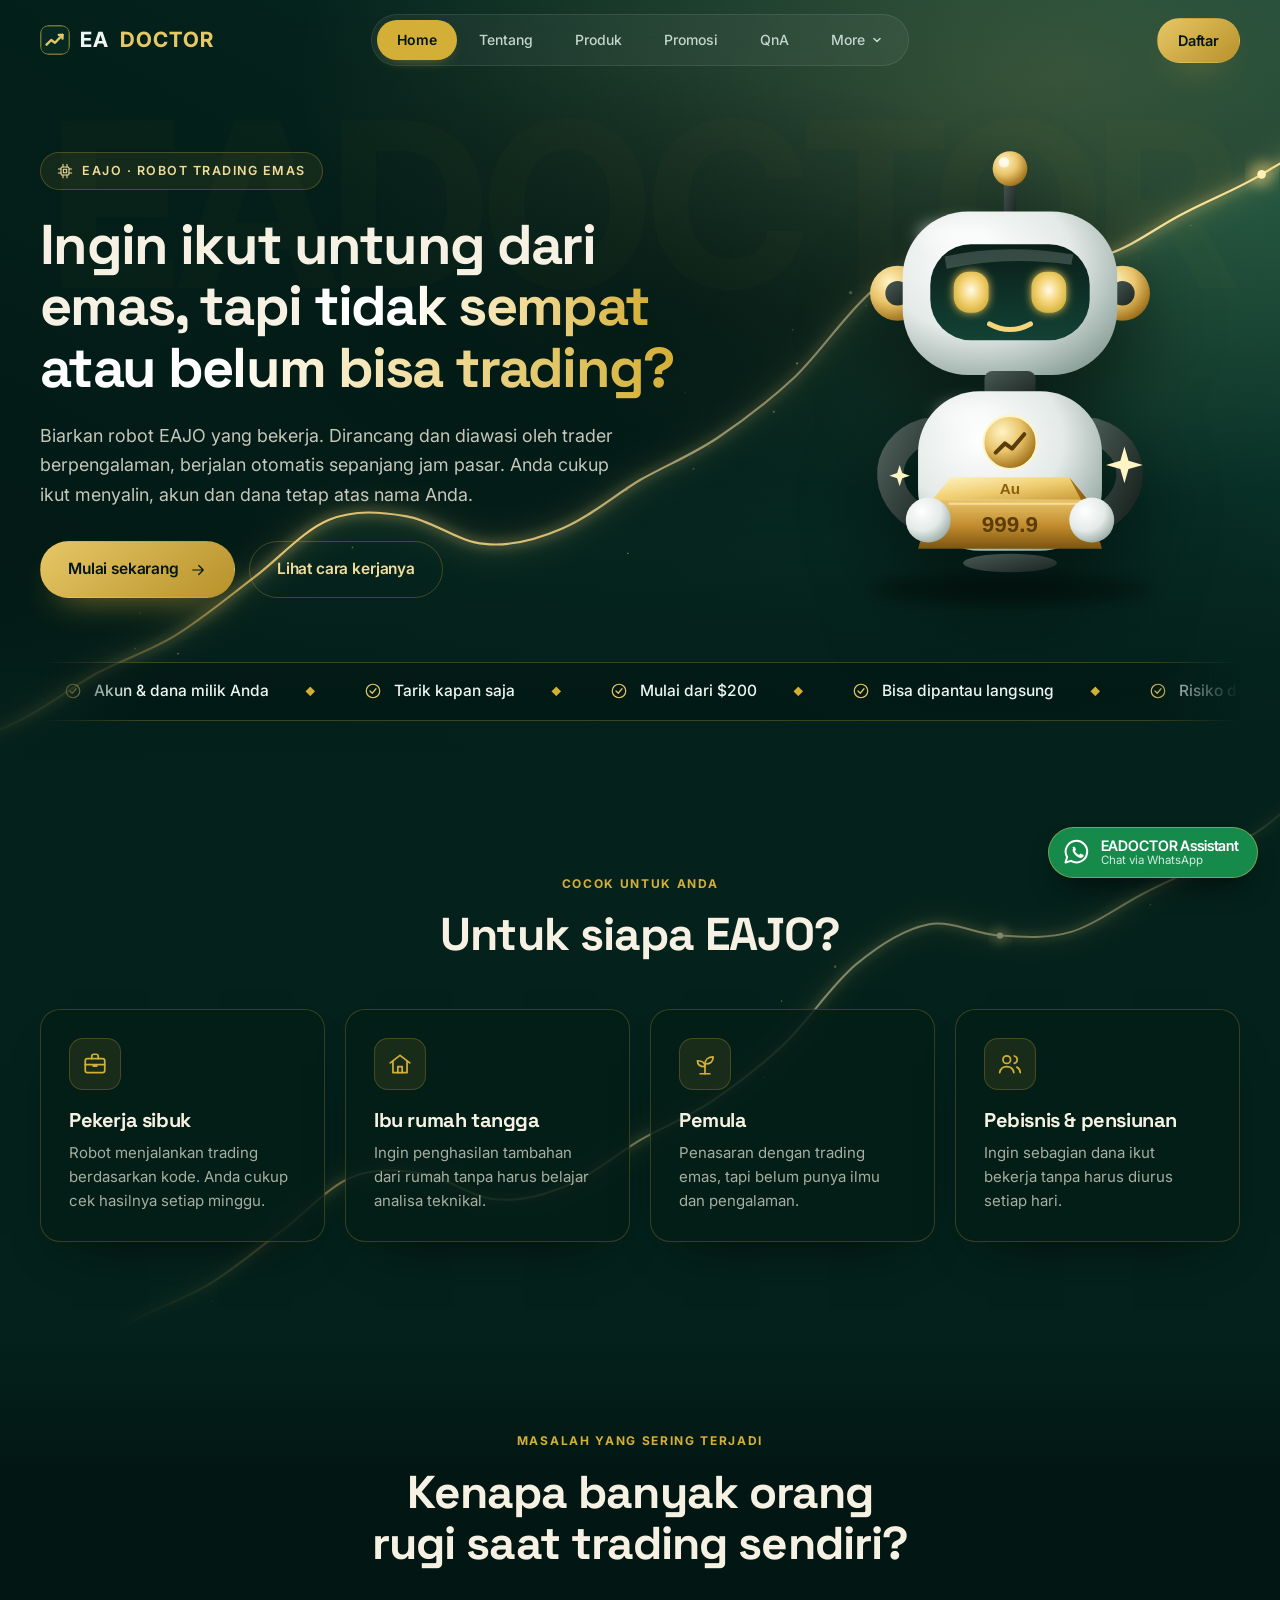
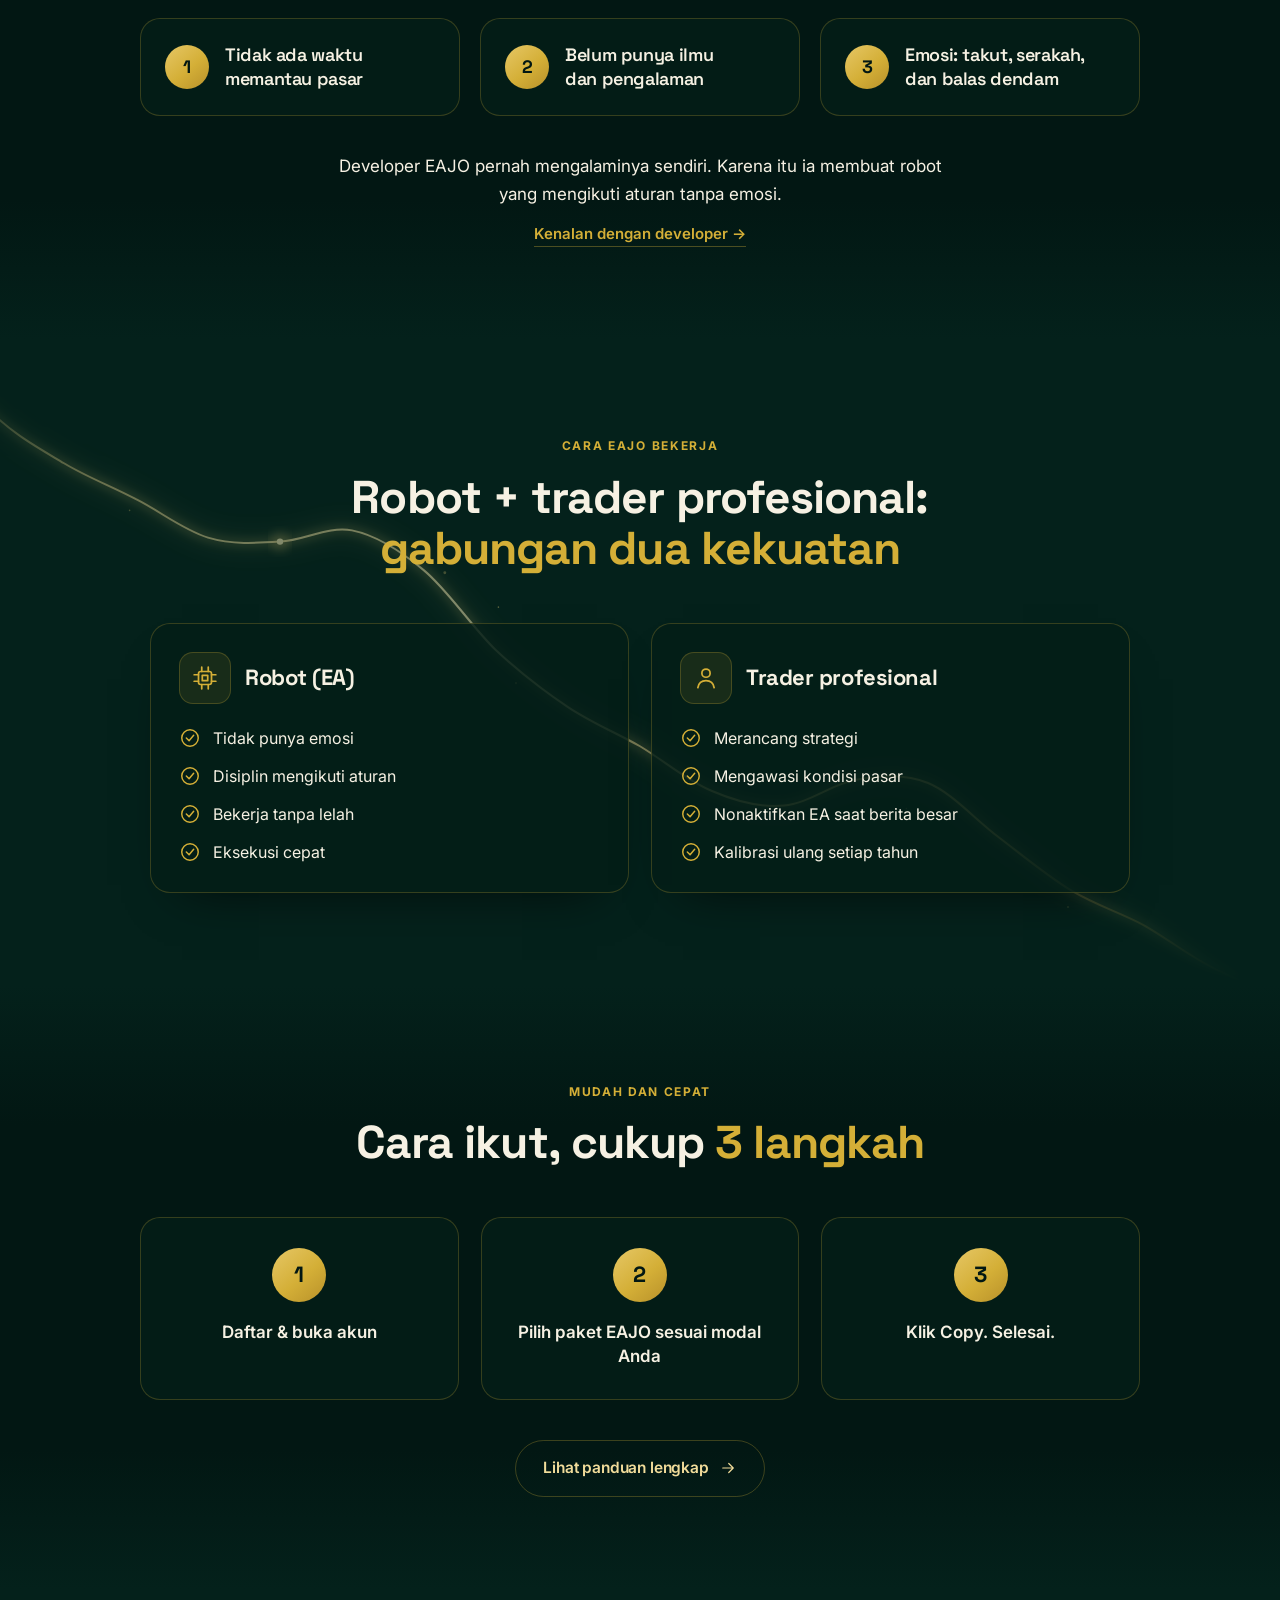
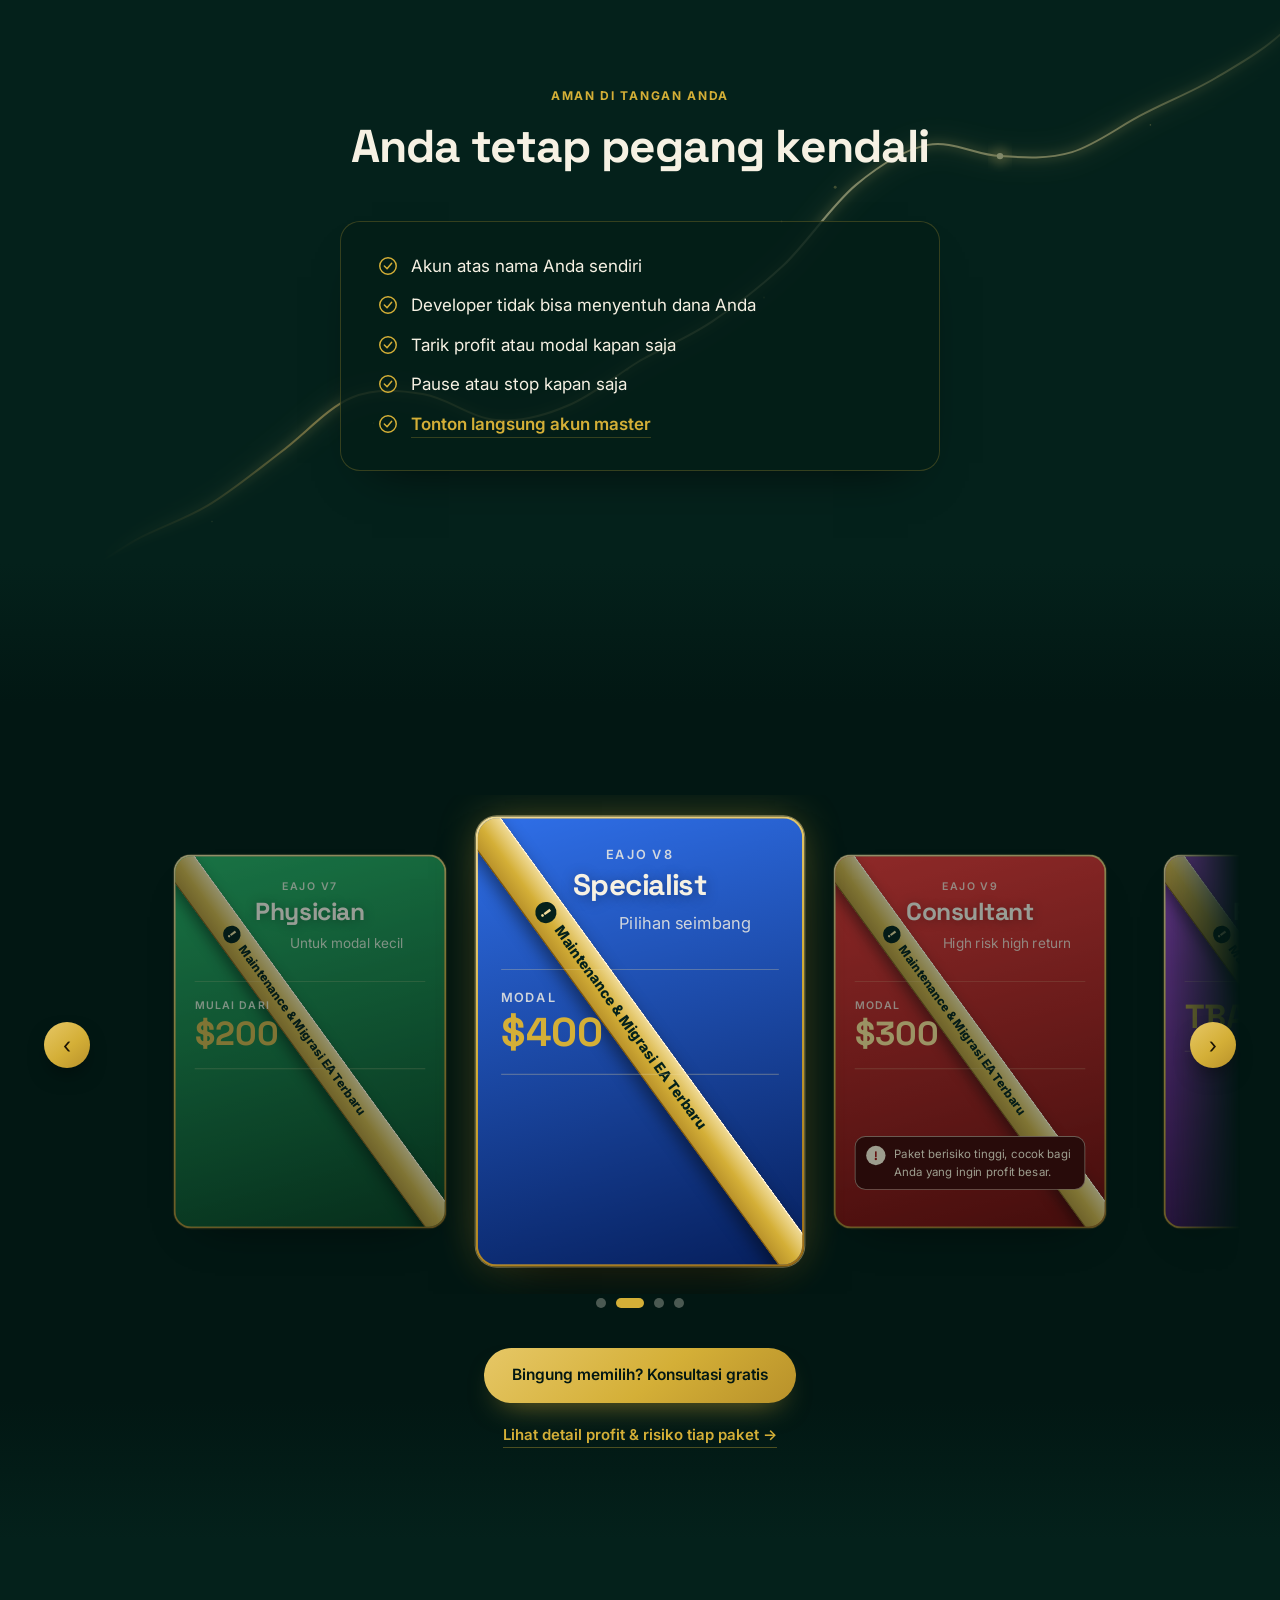
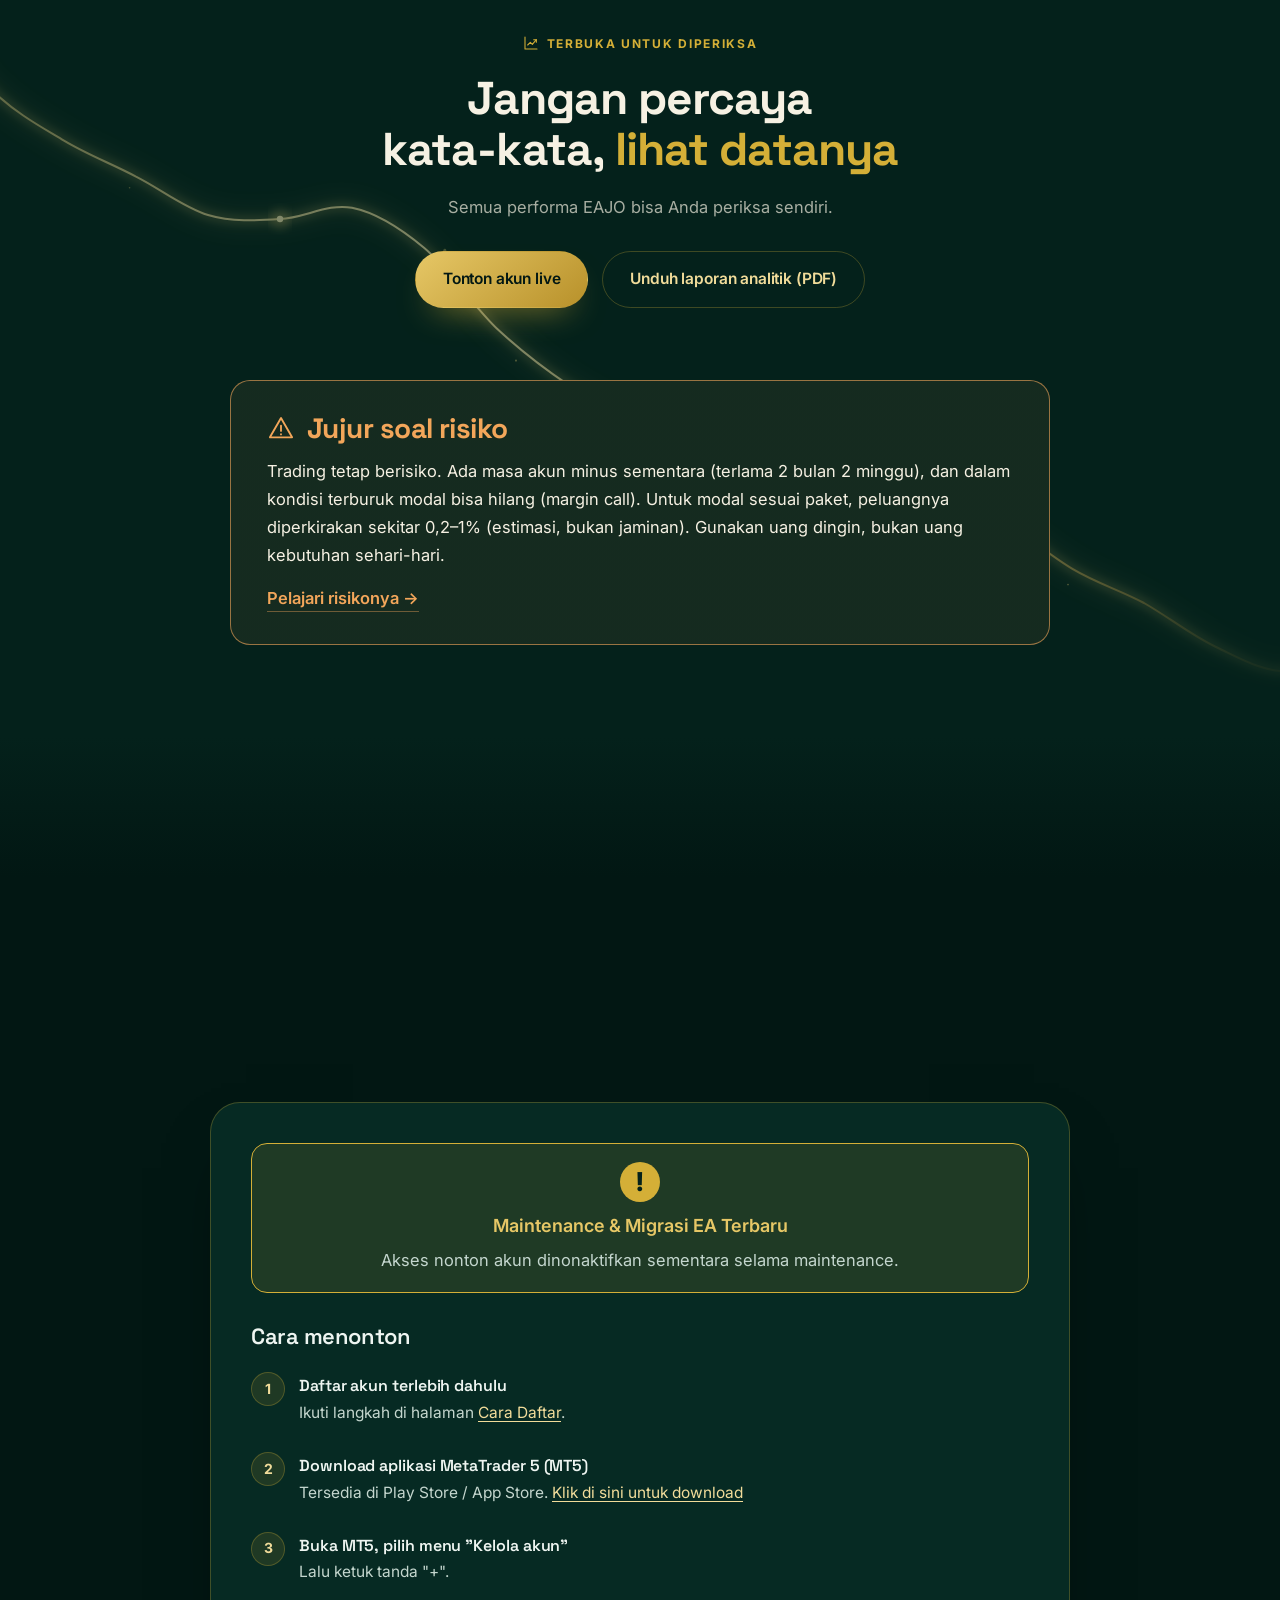
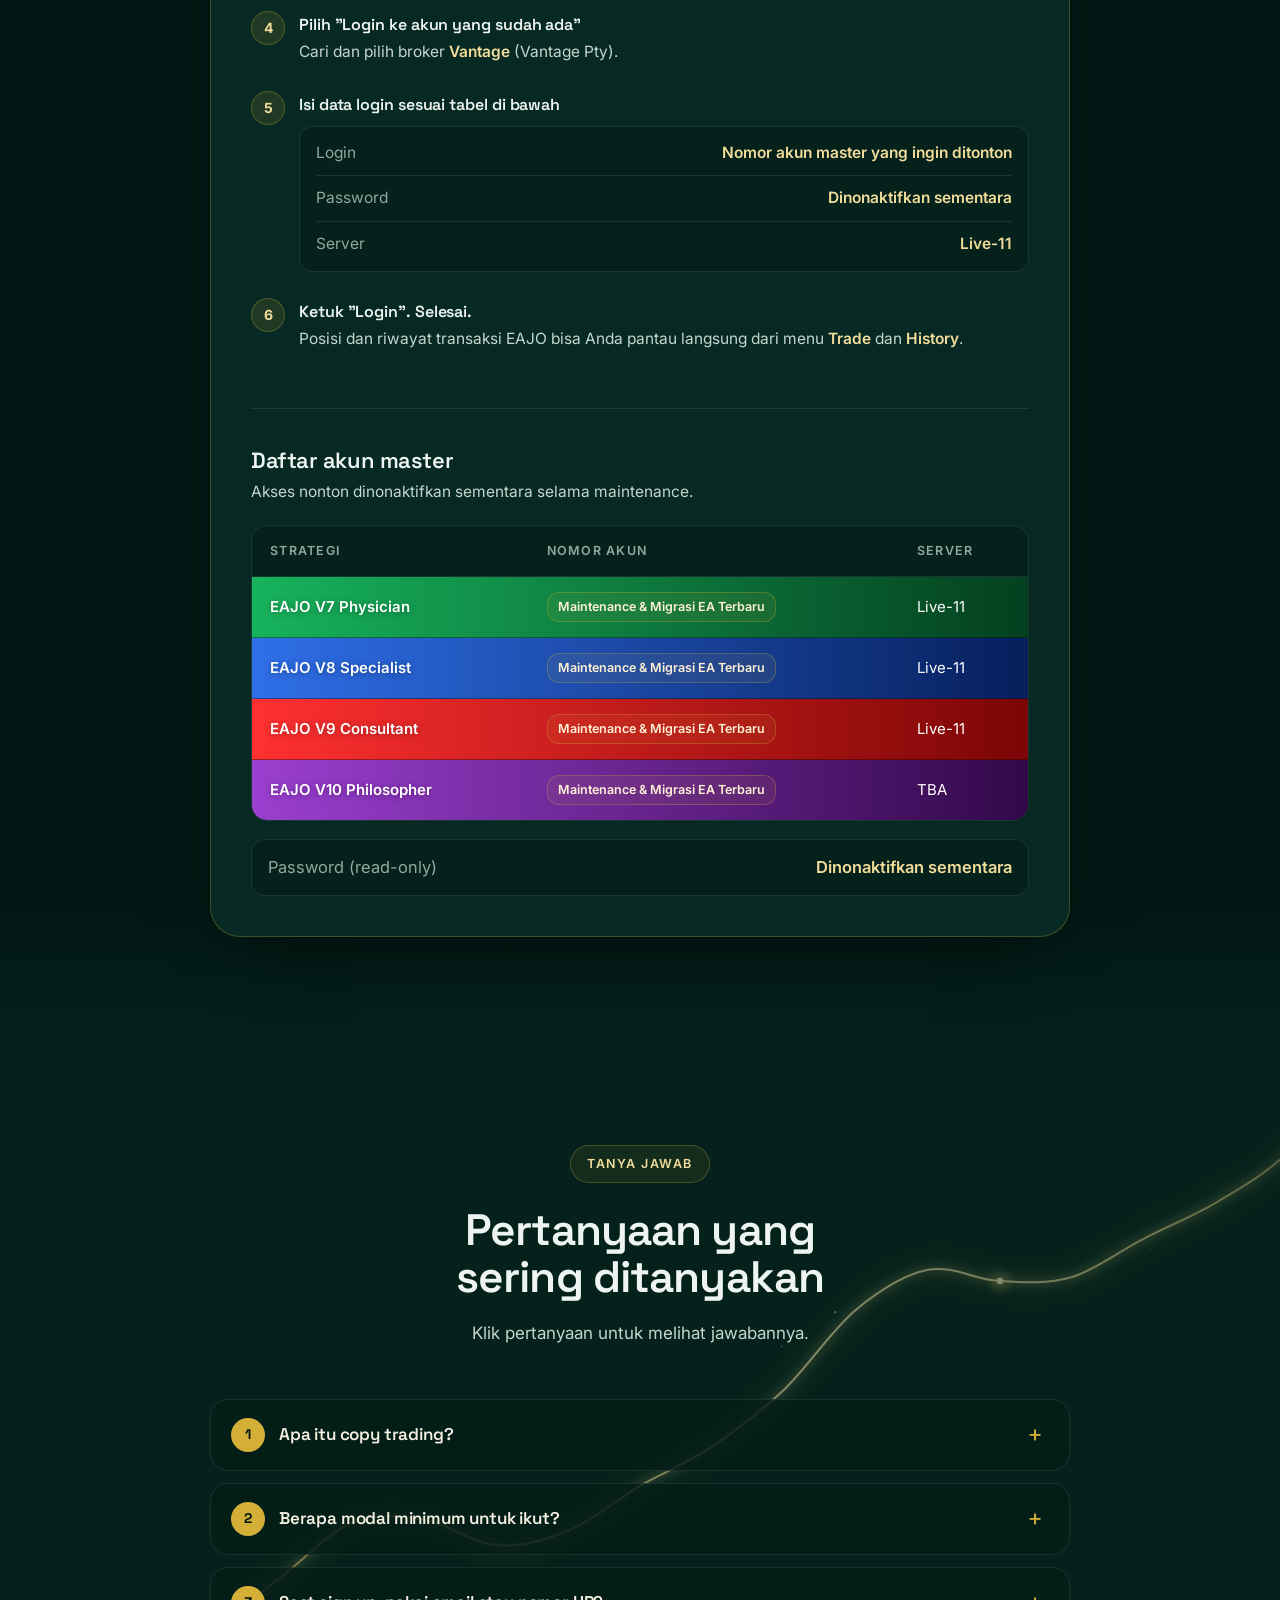
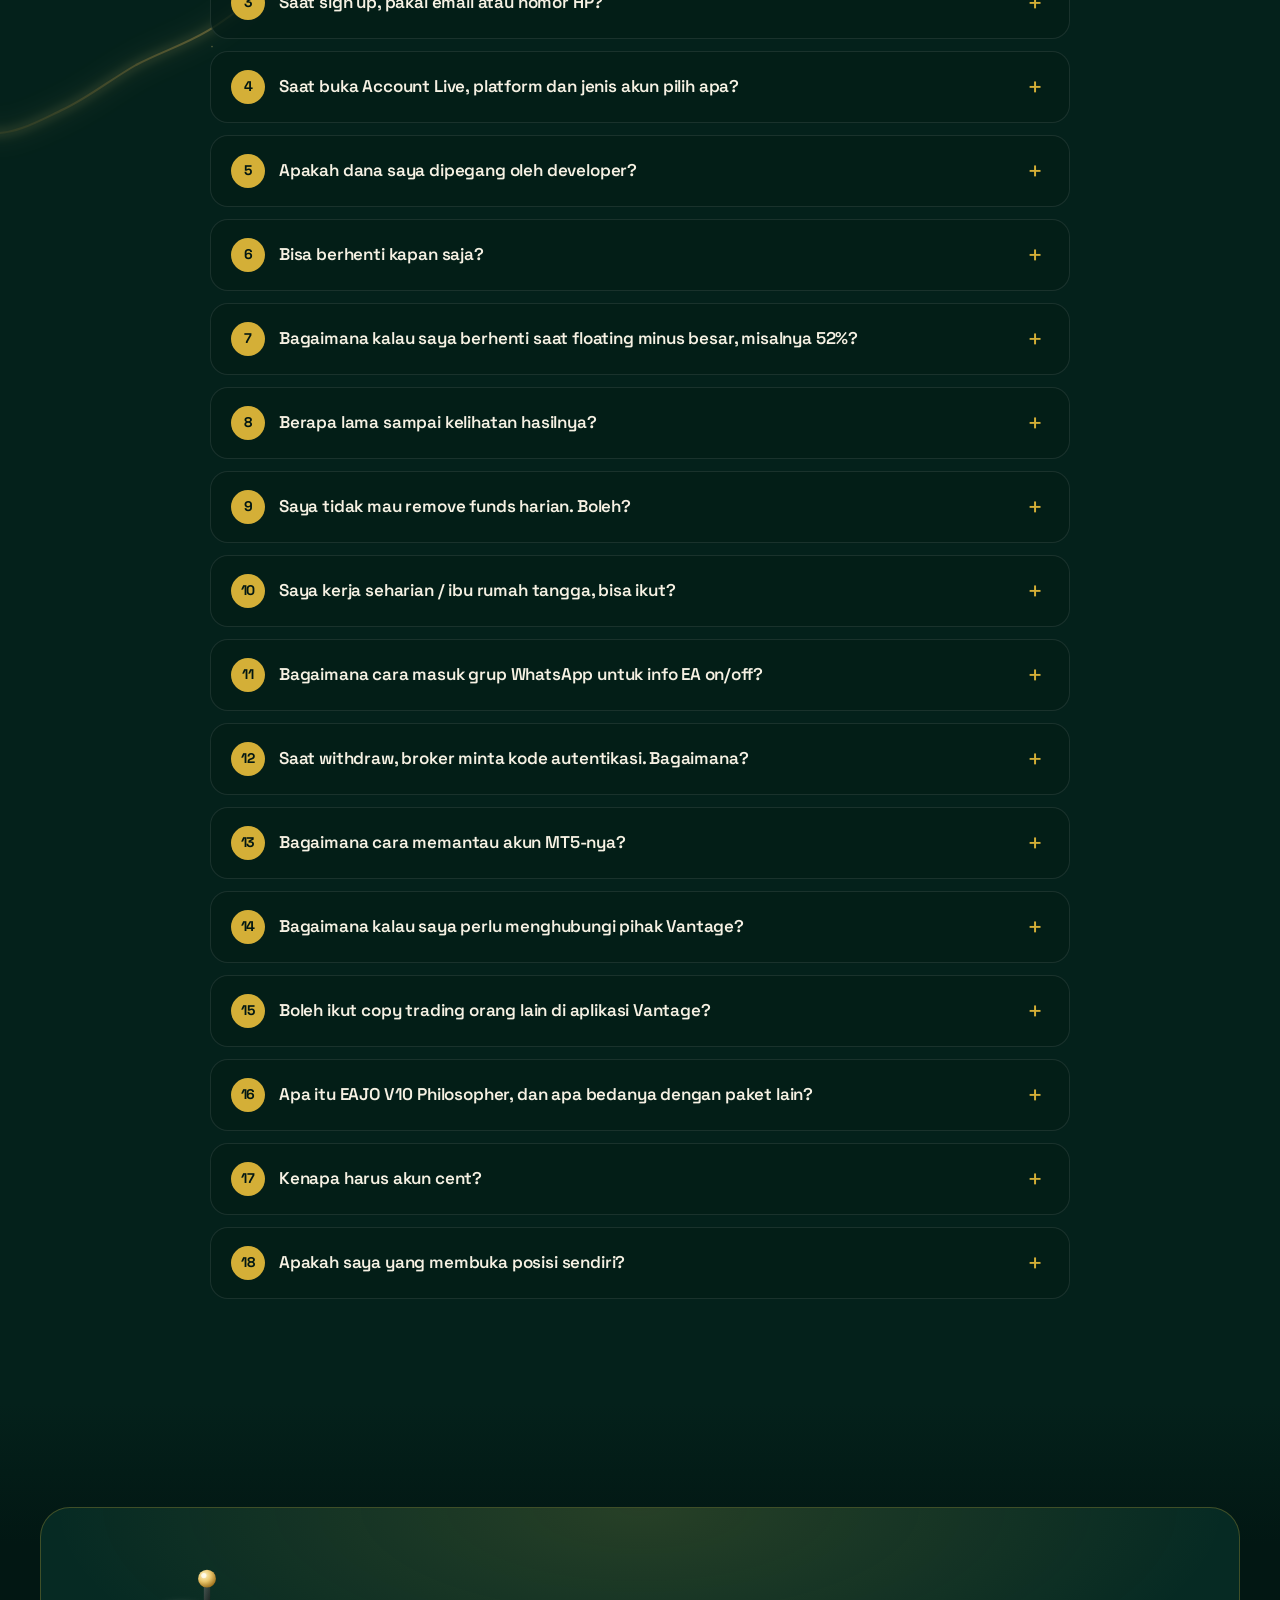
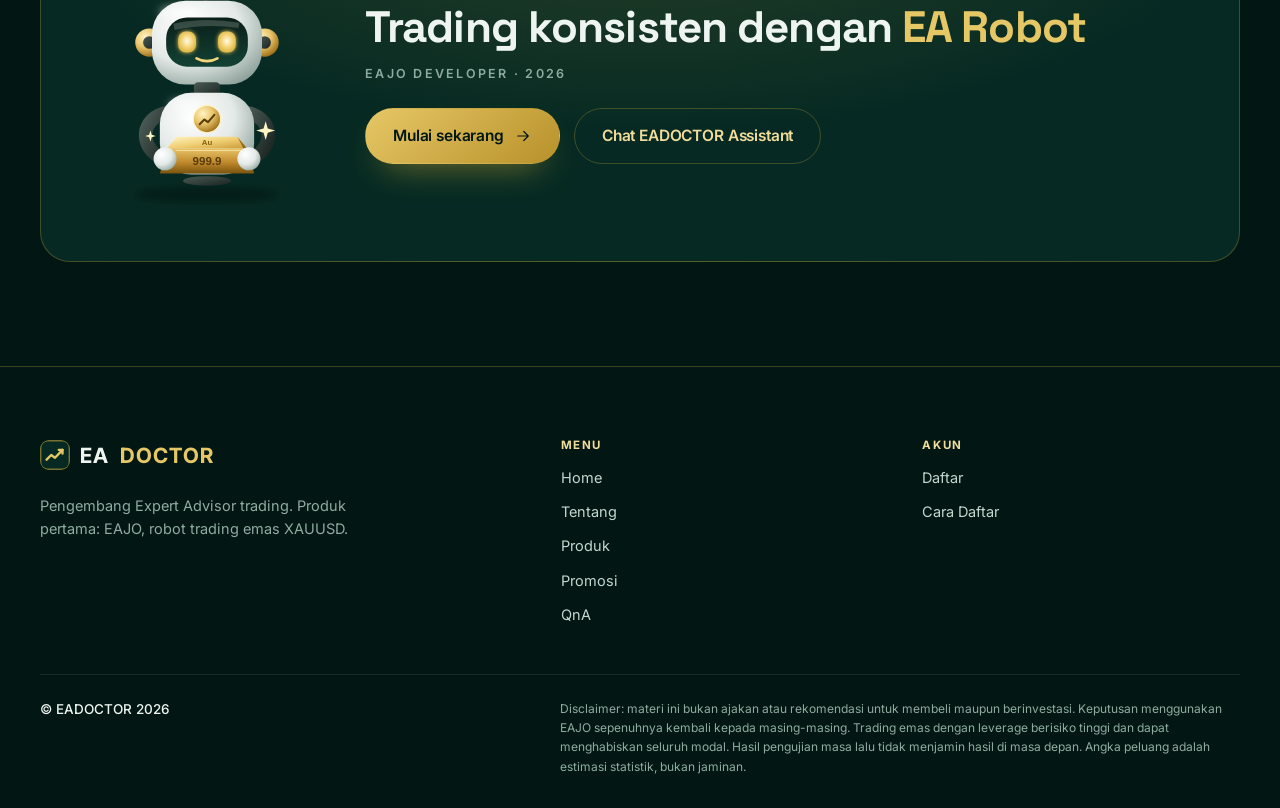
==== commit 89a717dc: "Salempang emas diagonal di kartu produk dan tanda seru pada pemberitahuan maintenance Co-Authored-By" ====
--- a/index.html
+++ b/index.html
@@ -16,8 +16,8 @@
       rel="stylesheet"
       href="https://fonts.googleapis.com/css2?family=Inter+Tight:wght@500;600;700&family=Space+Grotesk:wght@500;600;700&family=Inter:wght@400;500;600;700&display=swap"
     />
-    <link rel="stylesheet" href="assets/css/style.css?v=20261125" />
-    <script src="assets/js/main.js?v=20261123" defer></script>
+    <link rel="stylesheet" href="assets/css/style.css?v=20261125d" />
+    <script src="assets/js/main.js?v=20261125d" defer></script>
   </head>
   <body>
     <!-- ================= IKON & ROBOT ================= -->
@@ -348,7 +348,7 @@
           </div>
           <div class="ed-kisi ed-kisi--4">
             <article class="ed-kartu ed-tema ed-tema--hijau hm-paket" data-animasi>
-              <p class="mt-pita" role="status">Maintenance &amp; Migrasi EA Terbaru</p>
+              <p class="mt-pita" role="status"><span class="mt-pita__kain"><b class="mt-seru" aria-hidden="true">!</b>Maintenance &amp; Migrasi EA Terbaru</span></p>
               <p class="ed-produk__versi">EAJO V7</p>
               <h3 class="ed-produk__nama">Physician</h3>
               <p class="hm-paket__untuk">Untuk modal kecil</p>
@@ -362,7 +362,7 @@
               <a class="tombol tombol--garis tombol--lebar" href="https://vigco.co/la-s1com-inv/id/kVxIS4rZ" target="_blank" rel="noopener">Pilih paket</a> -->
             </article>
             <article class="ed-kartu ed-kartu--sorot ed-tema ed-tema--biru hm-paket" data-animasi>
-              <p class="mt-pita" role="status">Maintenance &amp; Migrasi EA Terbaru</p>
+              <p class="mt-pita" role="status"><span class="mt-pita__kain"><b class="mt-seru" aria-hidden="true">!</b>Maintenance &amp; Migrasi EA Terbaru</span></p>
               <p class="ed-produk__versi">EAJO V8</p>
               <h3 class="ed-produk__nama">Specialist</h3>
               <p class="hm-paket__untuk">Pilihan seimbang</p>
@@ -376,7 +376,7 @@
               <a class="tombol tombol--emas tombol--lebar" href="https://vigco.co/la-s1com-inv/id/kVxIS4rZ" target="_blank" rel="noopener">Pilih paket</a> -->
             </article>
             <article class="ed-kartu ed-tema ed-tema--merah hm-paket" data-animasi>
-              <p class="mt-pita" role="status">Maintenance &amp; Migrasi EA Terbaru</p>
+              <p class="mt-pita" role="status"><span class="mt-pita__kain"><b class="mt-seru" aria-hidden="true">!</b>Maintenance &amp; Migrasi EA Terbaru</span></p>
               <p class="ed-produk__versi">EAJO V9</p>
               <h3 class="ed-produk__nama">Consultant</h3>
               <p class="hm-paket__untuk">High risk high return</p>
@@ -391,7 +391,7 @@
               <a class="tombol tombol--garis tombol--lebar" href="https://vigco.co/la-s1com-inv/id/kVxIS4rZ" target="_blank" rel="noopener">Pilih paket</a> -->
             </article>
             <article class="ed-kartu ed-tema ed-tema--ungu hm-paket" data-animasi>
-              <p class="mt-pita" role="status">Maintenance &amp; Migrasi EA Terbaru</p>
+              <p class="mt-pita" role="status"><span class="mt-pita__kain"><b class="mt-seru" aria-hidden="true">!</b>Maintenance &amp; Migrasi EA Terbaru</span></p>
               <p class="ed-produk__versi">EAJO V10</p>
               <h3 class="ed-produk__nama">Philosopher</h3>
               <p class="hm-paket__untuk">To Be Announced</p>
@@ -449,6 +449,7 @@
           </div>
         <div class="halaman__isi akun-live daftar-langkah">
           <div class="mt-kotak" role="status">
+            <b class="mt-seru mt-seru--besar" aria-hidden="true">!</b>
             <strong>Maintenance &amp; Migrasi EA Terbaru</strong>
             <span>Akses nonton akun dinonaktifkan sementara selama maintenance.</span>
           </div>
--- a/assets/css/style.css
+++ b/assets/css/style.css
@@ -1441,11 +1441,44 @@
 .ed-produk .ed-qr { margin: 18px auto 0; }
 
 /* Maintenance & Migrasi EA Terbaru (2026-11-25) */
+/* Salempang diagonal kiri atas -> kanan bawah; --sudut dihitung di main.js */
 .mt-pita {
-  margin: 0 0 18px; padding: 9px 12px; border-radius: 10px;
-  background: #f1dc9a; color: #04211b; text-align: center;
-  font-size: 13px; font-weight: 700; line-height: 1.35;
-}
+  position: absolute; inset: 0; z-index: 2; margin: 0; overflow: hidden;
+  border-radius: 18px; pointer-events: none;
+}
+.mt-pita__kain {
+  position: absolute; top: 50%; left: 50%; width: 1400px; height: 36px;
+  display: flex; align-items: center; justify-content: center; gap: 8px;
+  transform: translate(-50%, -50%) rotate(var(--sudut, 50deg));
+  background: linear-gradient(180deg, #f1dc9a, #d4af37 55%, #b8912a);
+  box-shadow: 0 6px 16px rgba(0, 0, 0, 0.45), inset 0 2px 0 -1px #fff1d6, inset 0 -2px 0 -1px #7d5710;
+  color: #04211b; font-size: 13.5px; font-weight: 800; line-height: 1; white-space: nowrap;
+}
+/* Selama salempang tampil: harga dan risiko dijauhkan dari pita, peringatan di atas pita */
+.ed-geser .ed-produk__modal,
+.ed-geser .ed-produk .ed-produk__versi,
+.ed-geser .ed-produk .ed-produk__nama { text-align: right; }
+.ed-geser .ed-produk .ed-badge { align-self: flex-end; }
+.ed-geser .hm-paket__harga { margin-top: 30px; text-align: left; font-size: 38px; }
+.ed-geser .ed-produk__modal,
+.ed-geser .hm-paket__harga,
+.ed-geser .ed-statistik__baris,
+.ed-geser .ed-produk__cocok,
+.ed-geser .ed-peringatan { position: relative; z-index: 3; }
+.ed-geser .ed-peringatan { background: #4a0404; }
+.ed-geser .hm-paket .ed-peringatan { margin-top: 52px; }
+.ed-geser .ed-produk .ed-peringatan { order: 2; }
+.ed-geser .ed-produk.ed-tema--merah .ed-statistik { max-width: 44%; margin-top: 70px; }
+.ed-geser .ed-produk.ed-tema--merah .ed-statistik__baris { display: block; }
+.ed-geser .ed-produk.ed-tema--merah .ed-statistik__baris > * { display: block; }
+.ed-geser .ed-produk__cocok { max-width: 76%; }
+.ed-geser .hm-paket__untuk { padding-left: 84px; }
+.hm-paket .mt-pita__kain { box-sizing: border-box; padding-right: 60px; }
+.mt-seru {
+  display: inline-grid; place-items: center; flex: none; width: 20px; height: 20px; border-radius: 50%;
+  background: #04211b; color: #f1dc9a; font-size: 14px; font-weight: 800; line-height: 1;
+}
+.mt-seru--besar { width: 40px; height: 40px; margin-bottom: 10px; background: #d4af37; color: #04211b; font-size: 26px; }
 .mt-kotak {
   margin: 0 0 32px; padding: 18px 20px; border-radius: 16px;
   border: 1px solid #d4af37; background: rgba(212, 175, 55, 0.12); text-align: center;
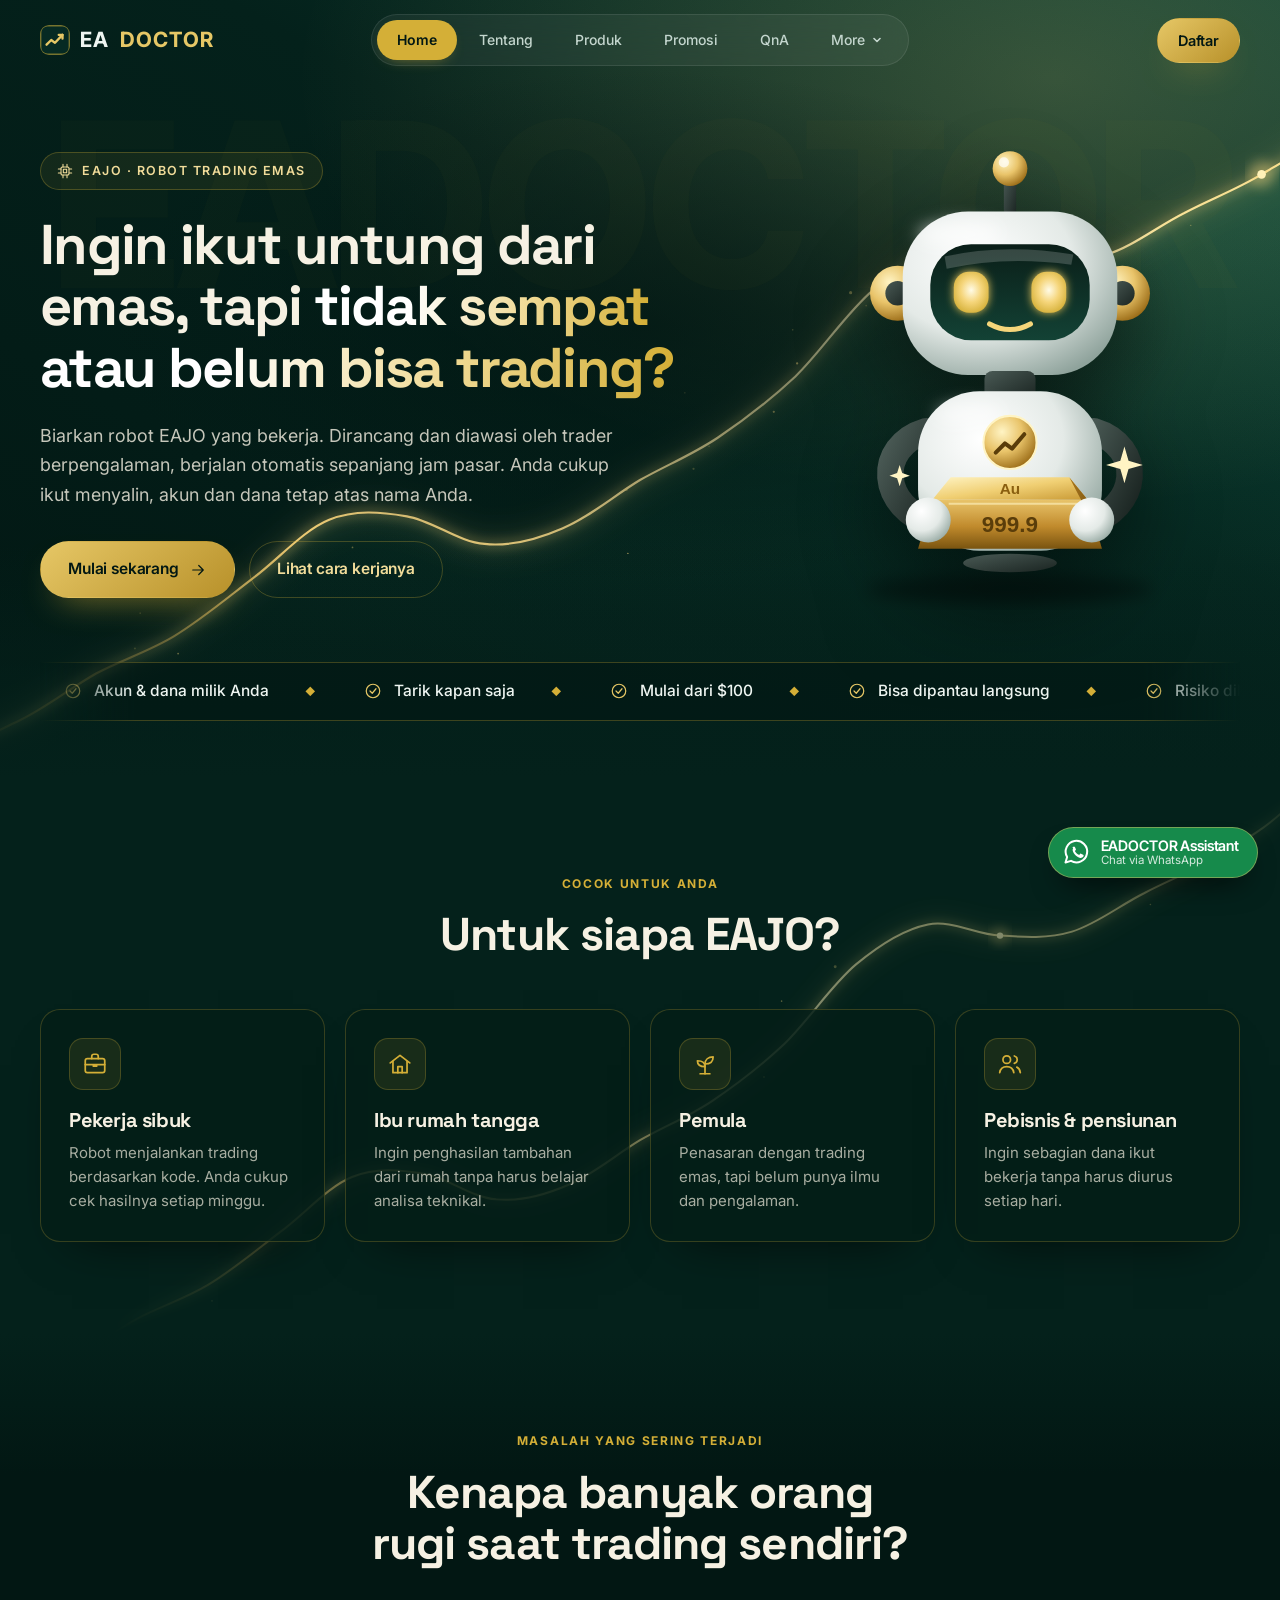
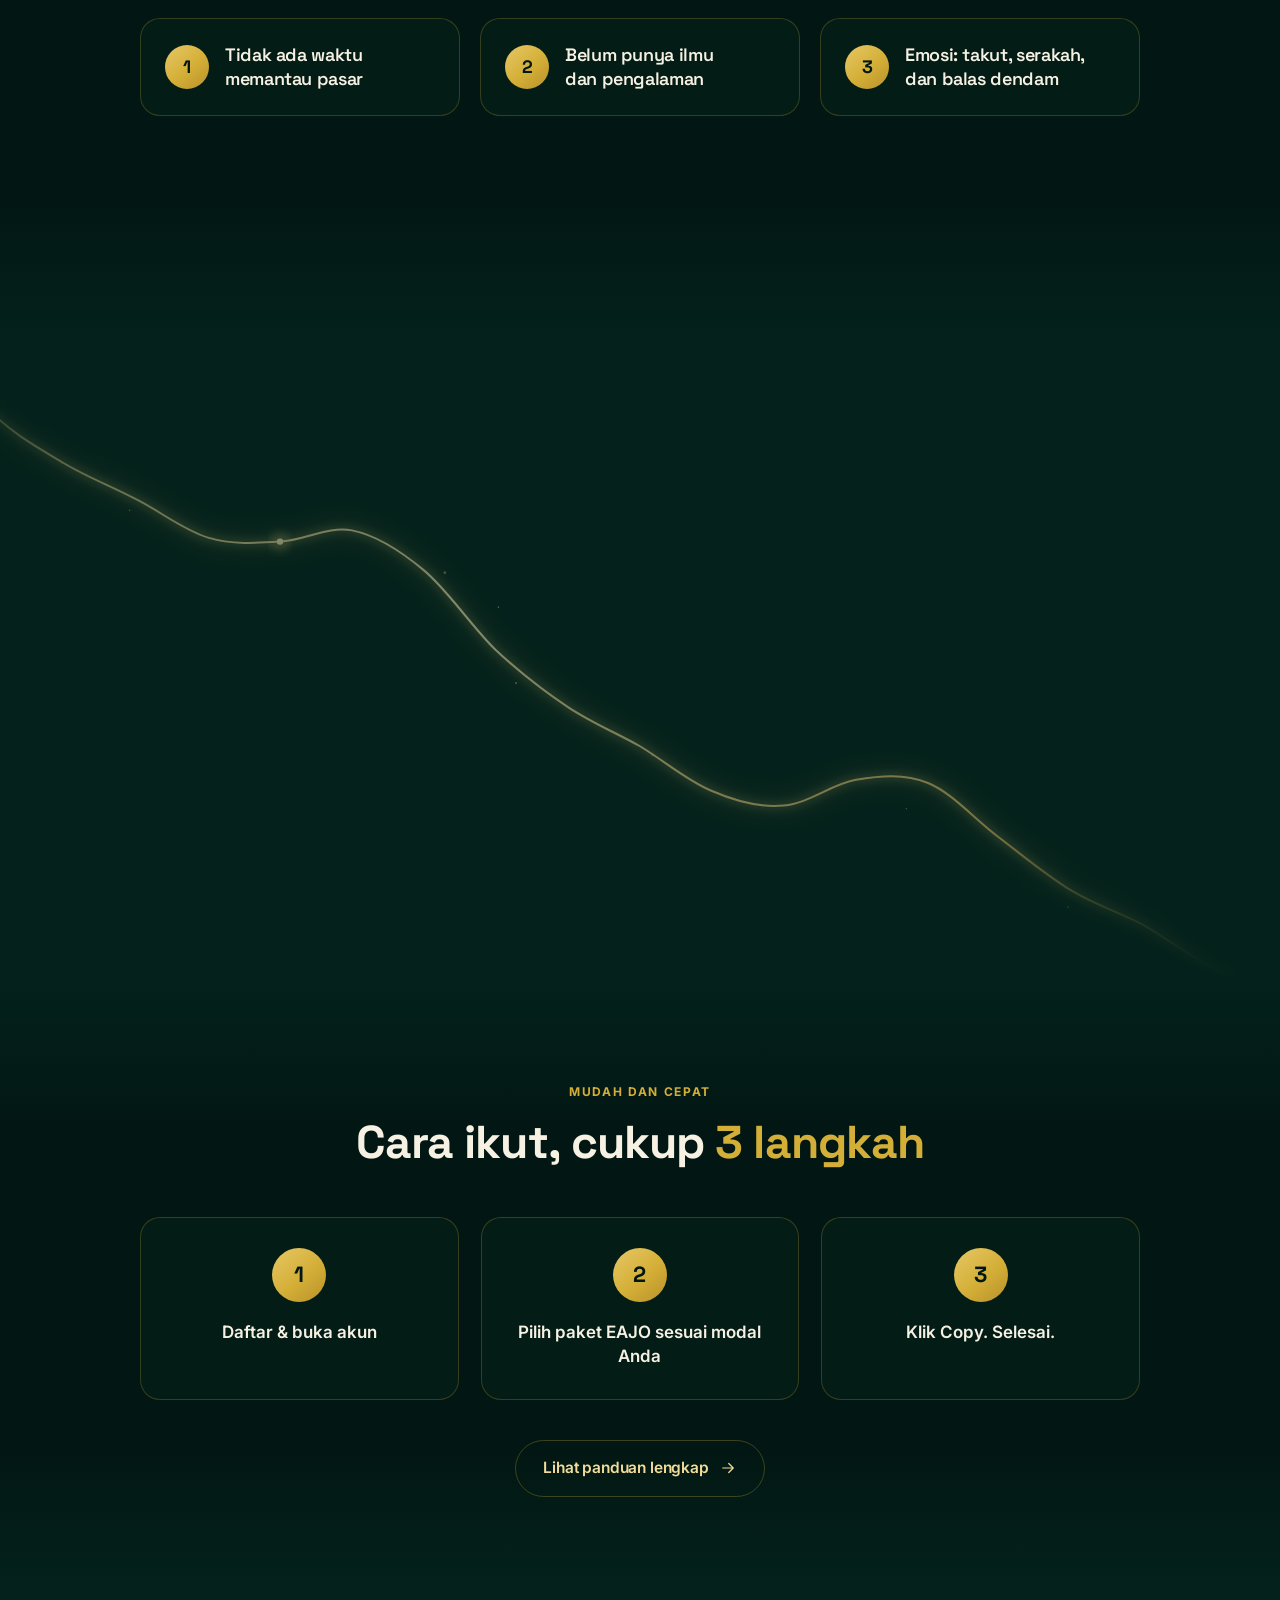
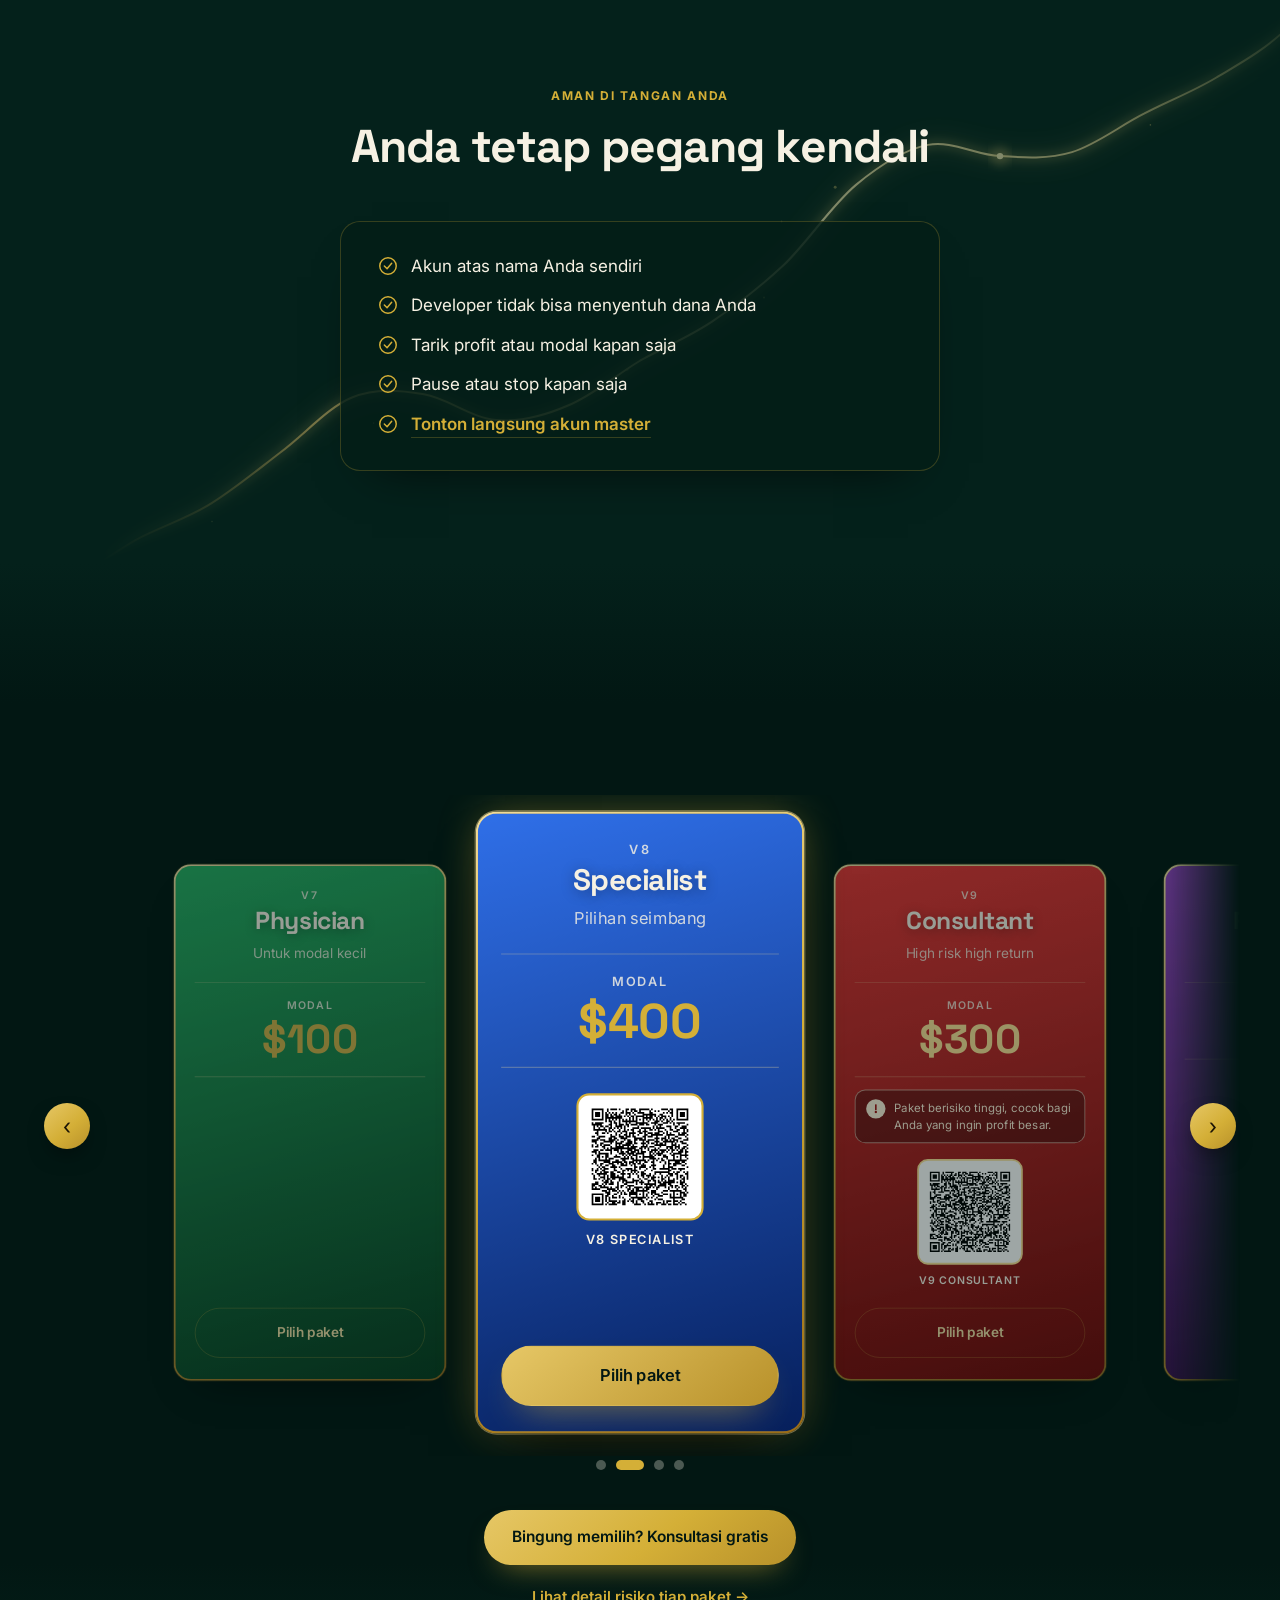
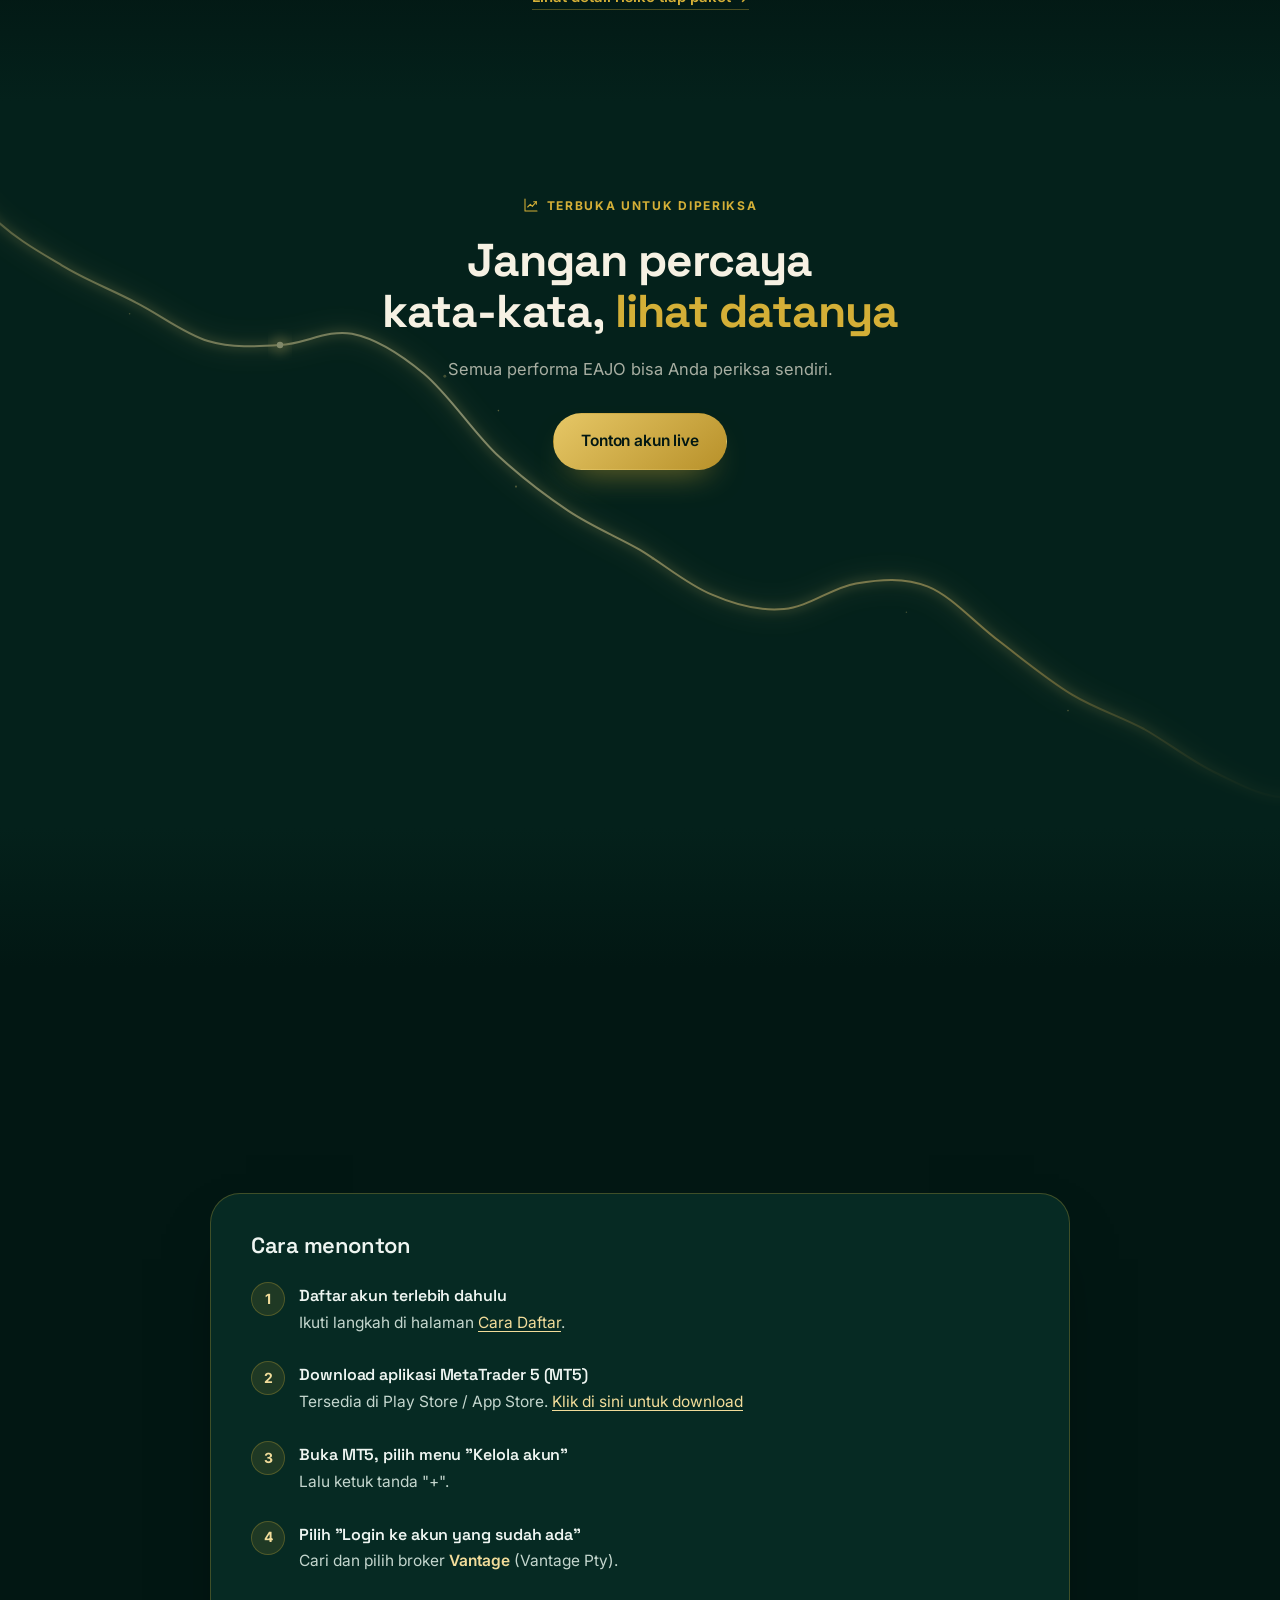
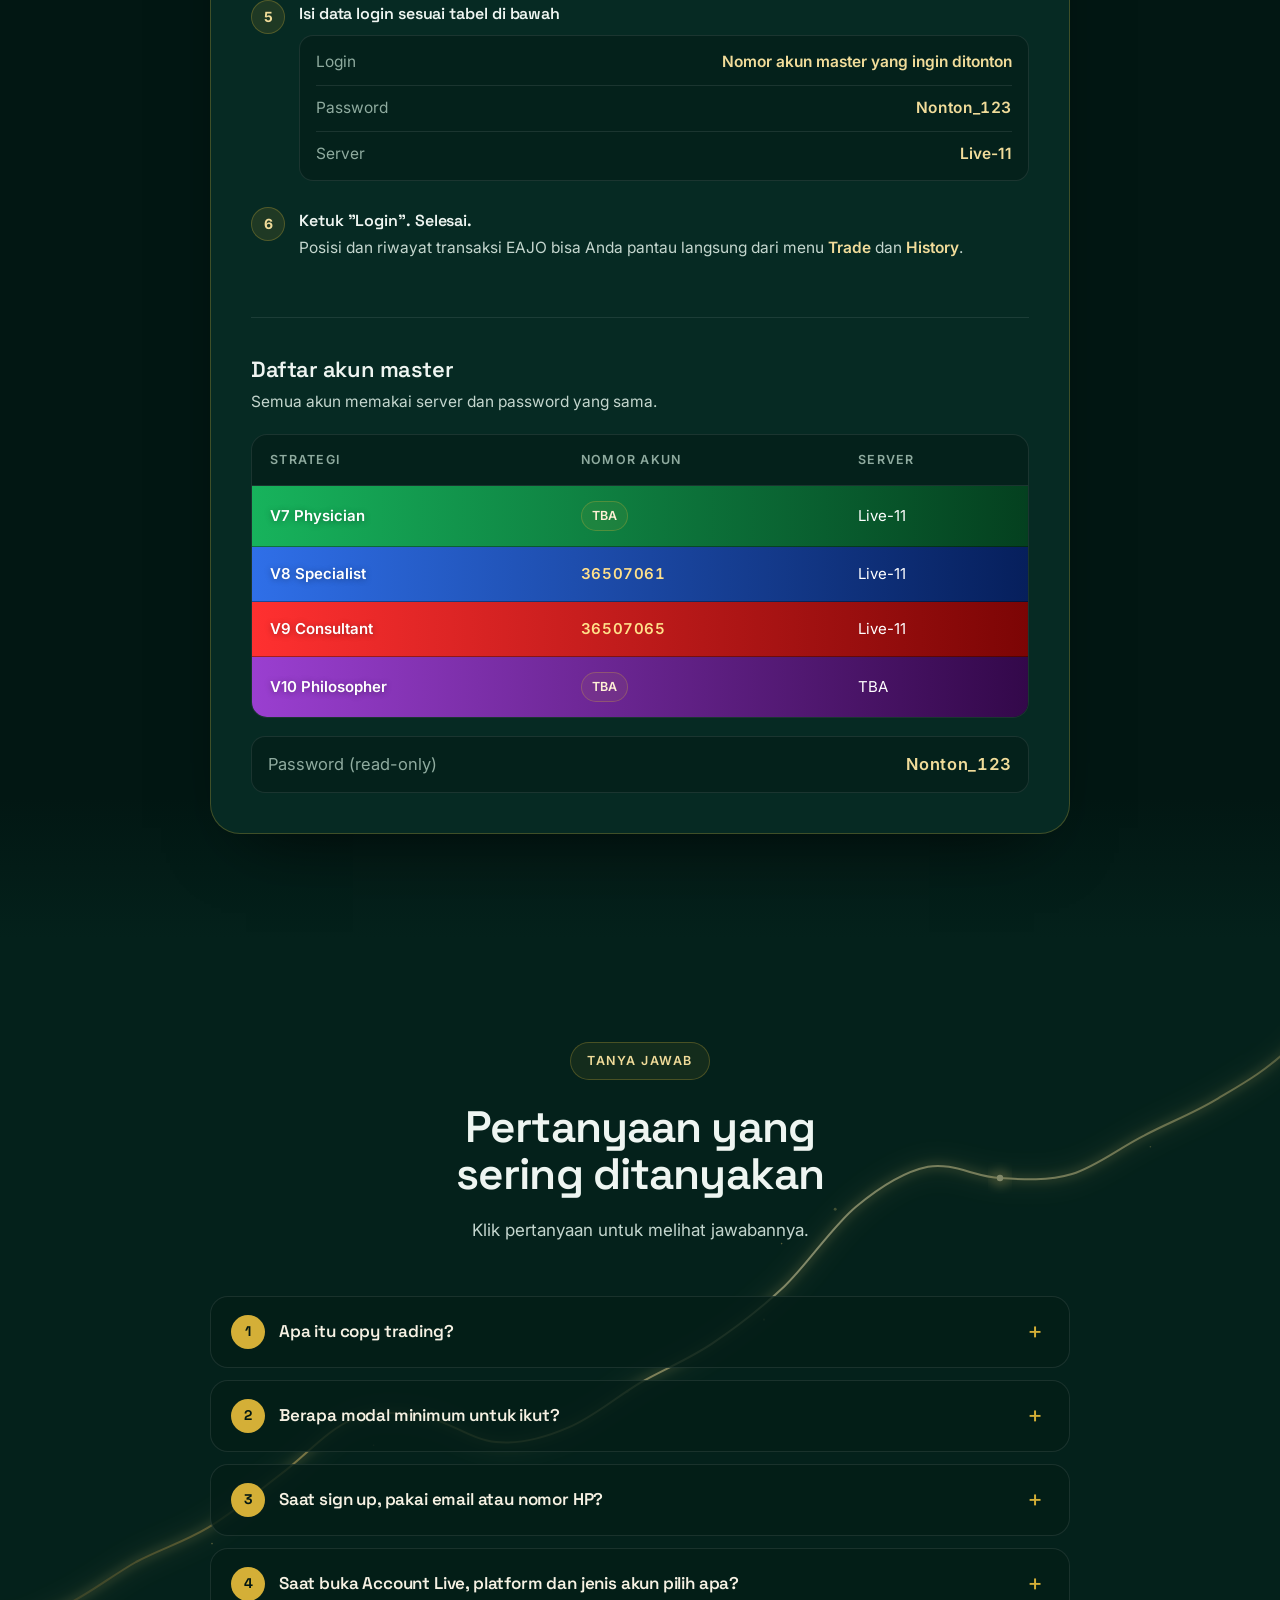
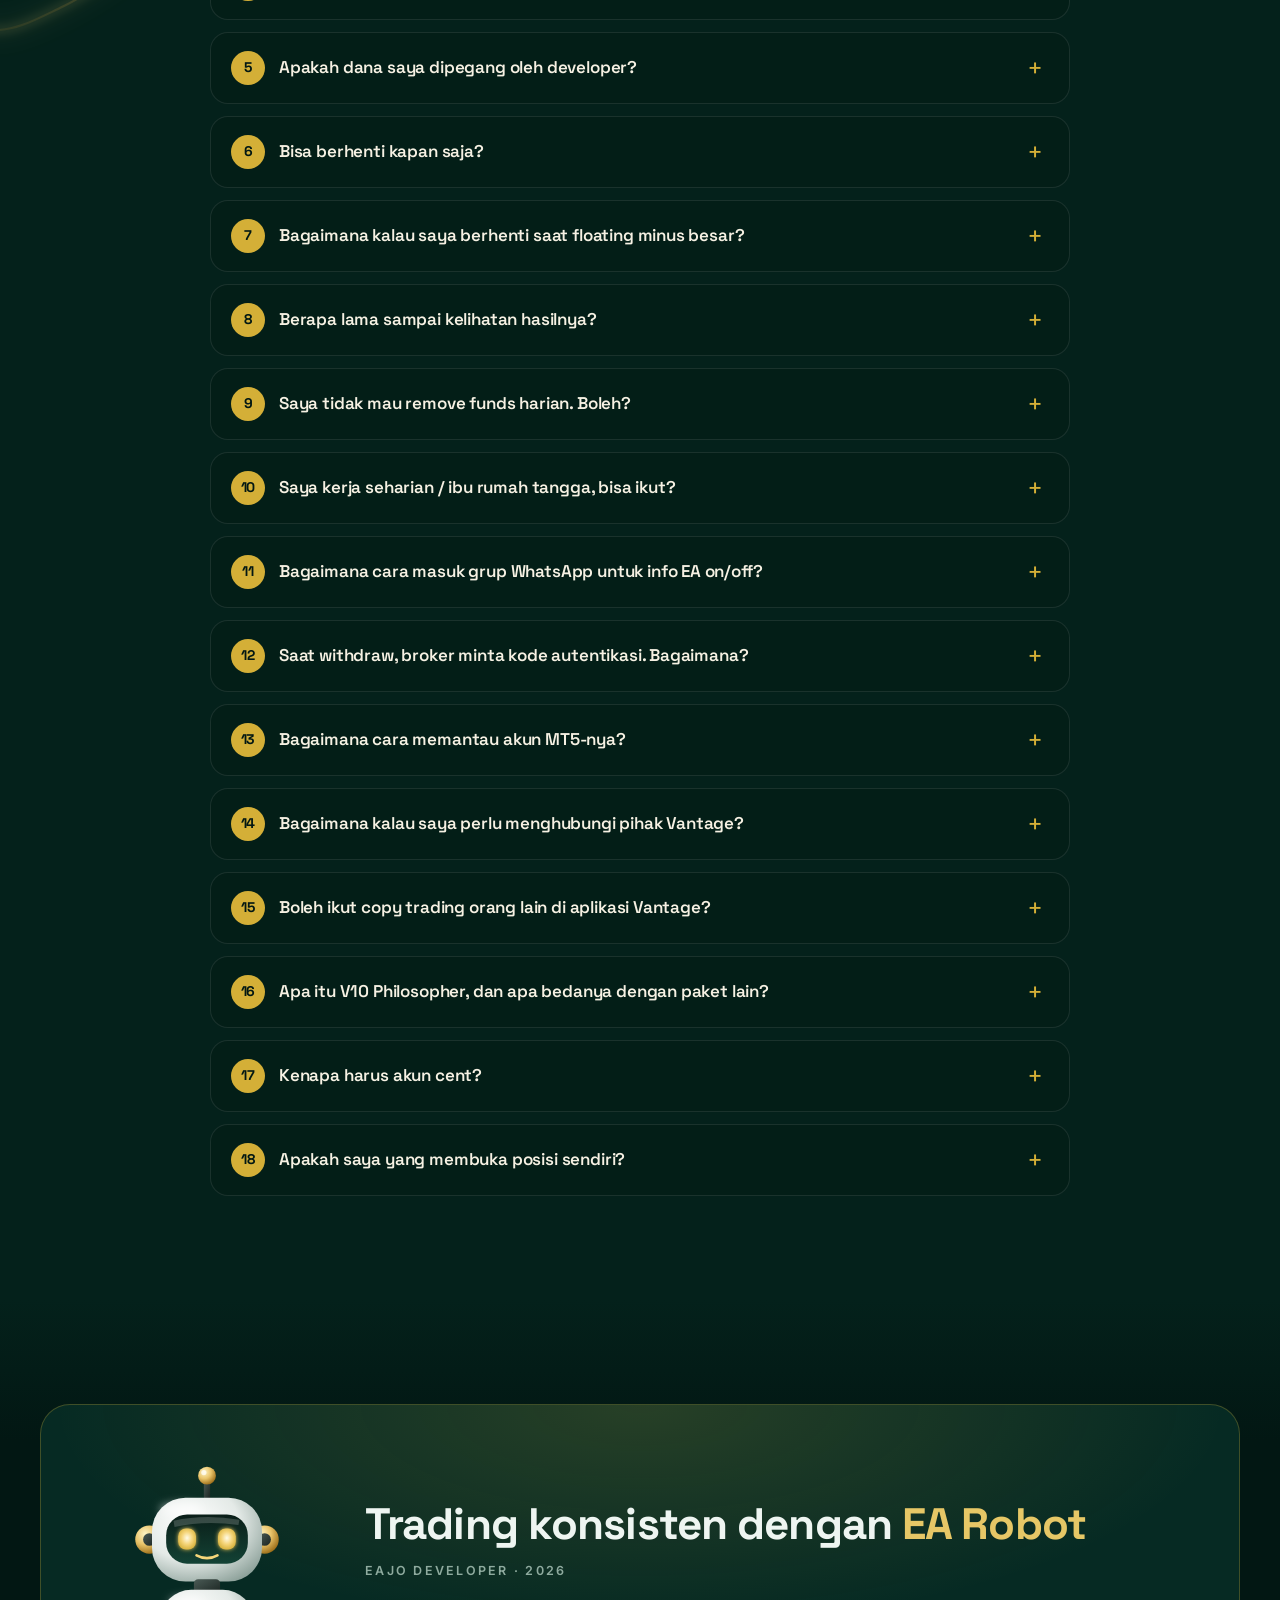
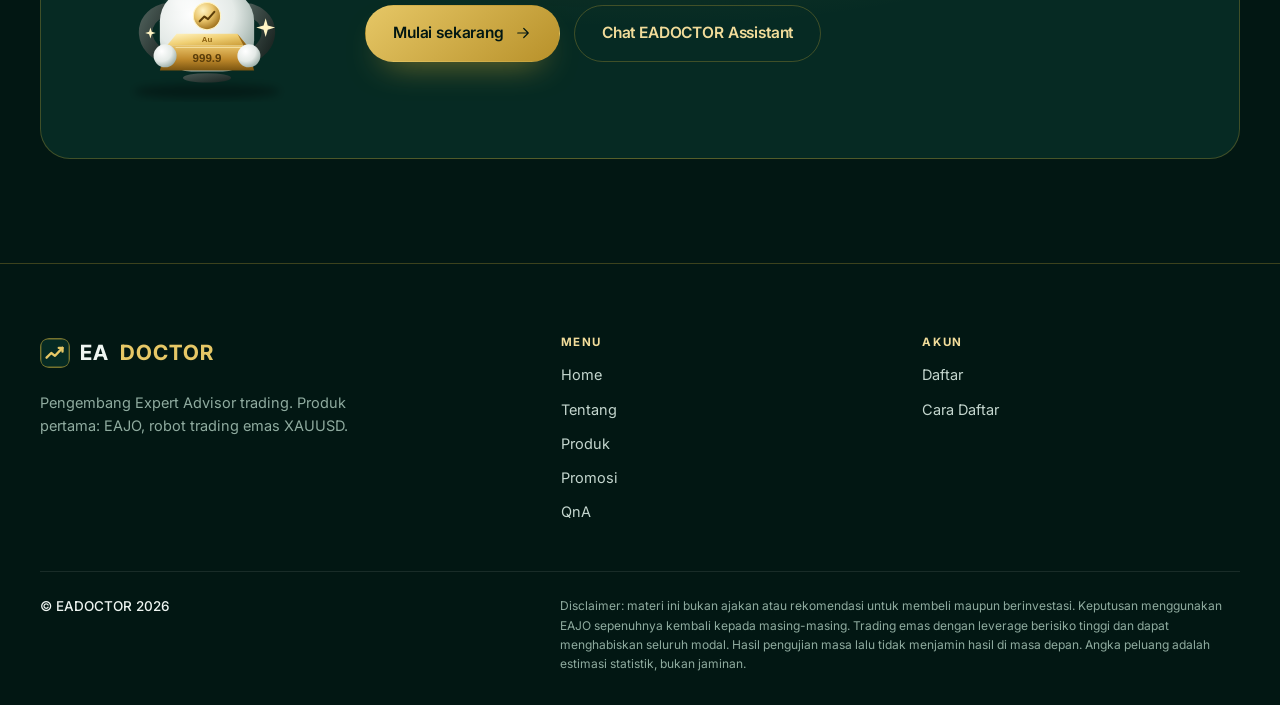
==== commit 1adb08c9: "Buka maintenance: paket EA baru V7-V9 tanpa angka backtest, QR & akun nonton baru - Lepas mode Maint" ====
--- a/index.html
+++ b/index.html
@@ -16,8 +16,8 @@
       rel="stylesheet"
       href="https://fonts.googleapis.com/css2?family=Inter+Tight:wght@500;600;700&family=Space+Grotesk:wght@500;600;700&family=Inter:wght@400;500;600;700&display=swap"
     />
-    <link rel="stylesheet" href="assets/css/style.css?v=20261125d" />
-    <script src="assets/js/main.js?v=20261125d" defer></script>
+    <link rel="stylesheet" href="assets/css/style.css?v=20261126" />
+    <script src="assets/js/main.js?v=20261126" defer></script>
   </head>
   <body>
     <!-- ================= IKON & ROBOT ================= -->
@@ -141,7 +141,6 @@
             <div class="nav__lagi-menu" id="nav-lagi-menu">
               <a href="tonton-akun-real.html">Tonton Akun Real</a>
               <a href="cara-daftar.html">Cara Daftar</a>
-              <a href="data-analytic.html">Data Analytic</a>
               <a href="download-dokumen.html">Download Dokumen</a>
               <a href="https://h5.vantagemarketapp.com/h5/thirdparty/support/register?agentAccount=MzYwMTUwOTc=&invitecode=kVxIS4rZ" target="_blank" rel="noopener">Download Apps MT5</a>
             </div>
@@ -203,7 +202,7 @@
               <ul class="berjalan__grup">
                 <li class="berjalan__item"><svg class="ikon" aria-hidden="true"><use href="#i-cek" /></svg><strong>Akun &amp; dana milik Anda</strong></li>
                 <li class="berjalan__item"><svg class="ikon" aria-hidden="true"><use href="#i-cek" /></svg><strong>Tarik kapan saja</strong></li>
-                <li class="berjalan__item"><svg class="ikon" aria-hidden="true"><use href="#i-cek" /></svg><strong>Mulai dari $200</strong></li>
+                <li class="berjalan__item"><svg class="ikon" aria-hidden="true"><use href="#i-cek" /></svg><strong>Mulai dari $100</strong></li>
                 <li class="berjalan__item"><svg class="ikon" aria-hidden="true"><use href="#i-cek" /></svg><strong>Bisa dipantau langsung</strong></li>
                 <li class="berjalan__item"><svg class="ikon" aria-hidden="true"><use href="#i-cek" /></svg><strong>Risiko dibatasi dengan kode</strong></li>
               </ul>
@@ -348,51 +347,37 @@
           </div>
           <div class="ed-kisi ed-kisi--4">
             <article class="ed-kartu ed-tema ed-tema--hijau hm-paket" data-animasi>
-              <p class="mt-pita" role="status"><span class="mt-pita__kain"><b class="mt-seru" aria-hidden="true">!</b>Maintenance &amp; Migrasi EA Terbaru</span></p>
-              <p class="ed-produk__versi">EAJO V7</p>
+              <p class="ed-produk__versi">V7</p>
               <h3 class="ed-produk__nama">Physician</h3>
               <p class="hm-paket__untuk">Untuk modal kecil</p>
-              <p class="hm-paket__harga"><small>Mulai dari</small>$200</p>
-              <!-- Maintenance 2026-11-25: QR disembunyikan sementara
-              <figure class="ed-qr">
-                <img src="assets/img/qr-v7.svg" alt="QR code follow signal EAJO V7 Physician" width="120" height="120" loading="lazy" draggable="false" />
-                <figcaption>Scan untuk follow signal</figcaption>
-              </figure> -->
-              <!-- Maintenance 2026-11-25: tombol disembunyikan sementara
-              <a class="tombol tombol--garis tombol--lebar" href="https://vigco.co/la-s1com-inv/id/kVxIS4rZ" target="_blank" rel="noopener">Pilih paket</a> -->
+              <p class="hm-paket__harga"><small>Modal</small>$100</p>
+              <a class="tombol tombol--garis tombol--lebar" href="https://vigco.co/la-s1com-inv/id/kVxIS4rZ" target="_blank" rel="noopener">Pilih paket</a>
             </article>
             <article class="ed-kartu ed-kartu--sorot ed-tema ed-tema--biru hm-paket" data-animasi>
-              <p class="mt-pita" role="status"><span class="mt-pita__kain"><b class="mt-seru" aria-hidden="true">!</b>Maintenance &amp; Migrasi EA Terbaru</span></p>
-              <p class="ed-produk__versi">EAJO V8</p>
+              <p class="ed-produk__versi">V8</p>
               <h3 class="ed-produk__nama">Specialist</h3>
               <p class="hm-paket__untuk">Pilihan seimbang</p>
               <p class="hm-paket__harga"><small>Modal</small>$400</p>
-              <!-- Maintenance 2026-11-25: QR disembunyikan sementara
               <figure class="ed-qr">
-                <img src="assets/img/qr-v8.svg" alt="QR code follow signal EAJO V8 Specialist" width="120" height="120" loading="lazy" draggable="false" />
-                <figcaption>Scan untuk follow signal</figcaption>
-              </figure> -->
-              <!-- Maintenance 2026-11-25: tombol disembunyikan sementara
-              <a class="tombol tombol--emas tombol--lebar" href="https://vigco.co/la-s1com-inv/id/kVxIS4rZ" target="_blank" rel="noopener">Pilih paket</a> -->
+                <img src="assets/img/qr-v8.svg" alt="QR code copy trading V8 Specialist" width="120" height="120" loading="lazy" draggable="false" />
+                <figcaption>V8 SPECIALIST</figcaption>
+              </figure>
+              <a class="tombol tombol--emas tombol--lebar" href="https://vigco.co/la-s1com-inv/id/kVxIS4rZ" target="_blank" rel="noopener">Pilih paket</a>
             </article>
             <article class="ed-kartu ed-tema ed-tema--merah hm-paket" data-animasi>
-              <p class="mt-pita" role="status"><span class="mt-pita__kain"><b class="mt-seru" aria-hidden="true">!</b>Maintenance &amp; Migrasi EA Terbaru</span></p>
-              <p class="ed-produk__versi">EAJO V9</p>
+              <p class="ed-produk__versi">V9</p>
               <h3 class="ed-produk__nama">Consultant</h3>
               <p class="hm-paket__untuk">High risk high return</p>
               <p class="hm-paket__harga"><small>Modal</small>$300</p>
               <p class="ed-peringatan ed-peringatan--kecil" role="note"><b aria-hidden="true">!</b><span>Paket berisiko tinggi, cocok bagi Anda yang ingin profit besar.</span></p>
-              <!-- Maintenance 2026-11-25: QR disembunyikan sementara
               <figure class="ed-qr">
-                <img src="assets/img/qr-v9.svg" alt="QR code follow signal EAJO V9 Consultant" width="120" height="120" loading="lazy" draggable="false" />
-                <figcaption>Scan untuk follow signal</figcaption>
-              </figure> -->
-              <!-- Maintenance 2026-11-25: tombol disembunyikan sementara
-              <a class="tombol tombol--garis tombol--lebar" href="https://vigco.co/la-s1com-inv/id/kVxIS4rZ" target="_blank" rel="noopener">Pilih paket</a> -->
+                <img src="assets/img/qr-v9.svg" alt="QR code copy trading V9 Consultant" width="120" height="120" loading="lazy" draggable="false" />
+                <figcaption>V9 CONSULTANT</figcaption>
+              </figure>
+              <a class="tombol tombol--garis tombol--lebar" href="https://vigco.co/la-s1com-inv/id/kVxIS4rZ" target="_blank" rel="noopener">Pilih paket</a>
             </article>
             <article class="ed-kartu ed-tema ed-tema--ungu hm-paket" data-animasi>
-              <p class="mt-pita" role="status"><span class="mt-pita__kain"><b class="mt-seru" aria-hidden="true">!</b>Maintenance &amp; Migrasi EA Terbaru</span></p>
-              <p class="ed-produk__versi">EAJO V10</p>
+              <p class="ed-produk__versi">V10</p>
               <h3 class="ed-produk__nama">Philosopher</h3>
               <p class="hm-paket__untuk">To Be Announced</p>
               <p class="hm-paket__harga">TBA</p>
@@ -401,7 +386,7 @@
           <div class="ed-aksi">
             <a class="ed-tombol" href="#" data-wa data-wa-teks="Halo EADOCTOR, saya bingung memilih paket (V7 / V8 / V9 / Philosopher). Boleh konsultasi?" target="_blank" rel="noopener">Bingung memilih? Konsultasi gratis</a>
           </div>
-          <p class="hm-tengah"><a class="hm-tautan" href="produk.html">Lihat detail profit &amp; risiko tiap paket &rarr;</a></p>
+          <p class="hm-tengah"><a class="hm-tautan" href="produk.html">Lihat detail risiko tiap paket &rarr;</a></p>
         </div>
       </section>
 
@@ -414,7 +399,6 @@
             <p class="ed-subjudul">Semua performa EAJO bisa Anda periksa sendiri.</p>
             <div class="hm-aksi">
               <a class="tombol tombol--emas" href="#akun-live">Tonton akun live</a>
-              <a class="tombol tombol--garis" href="assets/download-dokumen/Laporan-Analitik-EAJO.pdf" download>Unduh laporan analitik (PDF)</a>
             </div>
           </div>
 
@@ -425,12 +409,10 @@
               <h2>Jujur soal risiko</h2>
             </div>
             <p>
-              Trading tetap berisiko. Ada masa akun minus sementara (terlama 2 bulan 2 minggu),
-              dan dalam kondisi terburuk modal bisa hilang (margin call). Untuk modal sesuai paket,
-              peluangnya diperkirakan sekitar 0,2–1% (estimasi, bukan jaminan). Gunakan uang dingin,
-              bukan uang kebutuhan sehari-hari.
+              Trading tetap berisiko. EAJO adalah EA baru, jadi belum ada data performa real yang bisa
+              dijadikan patokan. Akan ada masa akun minus sementara, dan dalam kondisi terburuk modal
+              bisa hilang (margin call). Gunakan uang dingin, bukan uang kebutuhan sehari-hari.
             </p>
-            <a href="data-analytic.html#da-risiko">Pelajari risikonya &rarr;</a>
           </div>
         </div>
       </section>
@@ -448,11 +430,6 @@
             </p>
           </div>
         <div class="halaman__isi akun-live daftar-langkah">
-          <div class="mt-kotak" role="status">
-            <b class="mt-seru mt-seru--besar" aria-hidden="true">!</b>
-            <strong>Maintenance &amp; Migrasi EA Terbaru</strong>
-            <span>Akses nonton akun dinonaktifkan sementara selama maintenance.</span>
-          </div>
           <h2 class="daftar-langkah__judul">Cara menonton</h2>
           <ol class="qna__langkah">
             <li>
@@ -475,7 +452,7 @@
               <h3>Isi data login sesuai tabel di bawah</h3>
               <ul class="daftar-langkah__pilihan">
                 <li><span>Login</span><strong>Nomor akun master yang ingin ditonton</strong></li>
-                <li><span>Password</span><strong>Dinonaktifkan sementara</strong></li>
+                <li><span>Password</span><strong class="akun-live__nomor">Nonton_123</strong></li>
                 <li><span>Server</span><strong>Live-11</strong></li>
               </ul>
             </li>
@@ -486,7 +463,7 @@
           </ol>
 
           <h2 class="daftar-langkah__judul daftar-langkah__judul--lanjut">Daftar akun master</h2>
-          <p class="akun-live__info">Akses nonton dinonaktifkan sementara selama maintenance.</p>
+          <p class="akun-live__info">Semua akun memakai server dan password yang sama.</p>
           <div class="akun-live__tabel-wadah">
             <table class="akun-live__tabel">
               <thead>
@@ -494,30 +471,30 @@
               </thead>
               <tbody>
                 <tr class="akun-live__baris akun-live__baris--hijau">
-                  <th scope="row">EAJO V7 Physician</th>
-                  <td><span class="akun-live__tba">Maintenance &amp; Migrasi EA Terbaru</span></td>
+                  <th scope="row">V7 Physician</th>
+                  <td><span class="akun-live__tba">TBA</span></td>
                   <td>Live-11</td>
                 </tr>
                 <tr class="akun-live__baris akun-live__baris--biru">
-                  <th scope="row">EAJO V8 Specialist</th>
-                  <td><span class="akun-live__tba">Maintenance &amp; Migrasi EA Terbaru</span></td>
+                  <th scope="row">V8 Specialist</th>
+                  <td><strong class="akun-live__nomor">36507061</strong></td>
                   <td>Live-11</td>
                 </tr>
                 <tr class="akun-live__baris akun-live__baris--merah">
-                  <th scope="row">EAJO V9 Consultant</th>
-                  <td><span class="akun-live__tba">Maintenance &amp; Migrasi EA Terbaru</span></td>
+                  <th scope="row">V9 Consultant</th>
+                  <td><strong class="akun-live__nomor">36507065</strong></td>
                   <td>Live-11</td>
                 </tr>
                 <tr class="akun-live__baris akun-live__baris--ungu">
-                  <th scope="row">EAJO V10 Philosopher</th>
-                  <td><span class="akun-live__tba">Maintenance &amp; Migrasi EA Terbaru</span></td>
+                  <th scope="row">V10 Philosopher</th>
+                  <td><span class="akun-live__tba">TBA</span></td>
                   <td>TBA</td>
                 </tr>
               </tbody>
             </table>
           </div>
           <ul class="daftar-langkah__pilihan akun-live__login">
-            <li><span>Password (read-only)</span><strong>Dinonaktifkan sementara</strong></li>
+            <li><span>Password (read-only)</span><strong class="akun-live__nomor">Nonton_123</strong></li>
           </ul>
         </div>
         </div>
@@ -567,7 +544,7 @@
           <details class="fq-item">
             <summary class="fq-tanya">Berapa modal minimum untuk ikut?</summary>
             <div class="fq-jawab">
-              <p>EAJO V7 Physician mulai <strong>$200</strong> (20.000 USC), V8 Specialist <strong>$400</strong>, dan V9 Consultant <strong>$300</strong> (30.000 USC).</p>
+              <p>V7 Physician mulai <strong>$100</strong> (10.000 USC), V8 Specialist <strong>$400</strong> (40.000 USC), dan V9 Consultant <strong>$300</strong> (30.000 USC).</p>
             </div>
           </details>
 
@@ -624,19 +601,17 @@
           </details>
 
           <details class="fq-item">
-            <summary class="fq-tanya">Bagaimana kalau saya berhenti saat floating minus besar, misalnya 52%?</summary>
+            <summary class="fq-tanya">Bagaimana kalau saya berhenti saat floating minus besar?</summary>
             <div class="fq-jawab">
               <p>Tidak disarankan, tetapi keputusannya ada di tangan Anda. Konsekuensinya:</p>
               <ul>
                 <li>
                   <strong>Stop copy saat floating:</strong> minus yang tadinya mengambang menjadi
-                  kerugian nyata. Minus 52% berarti modal tinggal 48%.
+                  kerugian nyata, dan modal Anda berkurang sebesar minus tersebut.
                 </li>
                 <li>
                   <strong>Dibiarkan:</strong> ada dua kemungkinan, harga berbalik sehingga posisi
-                  pulih, atau terkena margin call. Berdasarkan estimasi statistik untuk modal yang
-                  disarankan, peluang margin call sekitar 0,2–1% bila posisi tertahan hingga 3 bulan
-                  (estimasi, bukan jaminan).
+                  pulih, atau terkena margin call. Tidak ada yang bisa menjamin mana yang akan terjadi.
                 </li>
               </ul>
               <p>Artinya, berhenti di tengah tidak menghilangkan risiko, hanya mengubahnya menjadi kerugian yang pasti.</p>
@@ -649,8 +624,7 @@
               <p>
                 Tidak ada patokan waktu yang pasti. Hasil bergantung pada kondisi market dan strategi
                 master. Yang pasti, profit tidak dijamin dan kerugian juga mungkin terjadi. Namun, Anda
-                bisa yakin dengan <a class="fq-tautan" href="data-analytic.html" target="_blank" rel="noopener">data statistik</a>
-                dan <strong>1.256+ kali percobaan</strong> pada EA ini.
+                bisa melihat bahwa EA ini sudah melalui <strong>1.440+ kali percobaan</strong>.
               </p>
             </div>
           </details>
@@ -698,7 +672,7 @@
               <p>
                 Gunakan akun Nonton di halaman
                 <a class="fq-tautan" href="tonton-akun-real.html" target="_blank" rel="noopener">Tonton Akun Real</a>.
-                Saat ini sedang <strong>Maintenance &amp; Migrasi EA Terbaru</strong>, sehingga akses akun Nonton dinonaktifkan sementara.
+                Nomornya berbeda per strategi, tetapi password dan servernya sama.
               </p>
             </div>
           </details>
@@ -719,15 +693,14 @@
             <div class="fq-jawab">
               <p>
                 Boleh, tetapi pastikan Anda siap dengan risikonya dan sebisa mungkin pantau dulu
-                performanya jauh hari sebelum memutuskan. Untuk EAJO, data performanya bisa Anda
-                periksa sendiri di laporan analitik.
+                performanya jauh hari sebelum memutuskan. Untuk EAJO, aktivitas tradingnya bisa Anda
+                pantau sendiri lewat akun nonton.
               </p>
-              <a class="tombol tombol--garis tombol--kecil fq-tombol" href="assets/download-dokumen/Laporan-Analitik-EAJO.pdf" download target="_blank" rel="noopener">Unduh Laporan Analitik (PDF)</a>
-            </div>
-          </details>
-
-          <details class="fq-item">
-            <summary class="fq-tanya">Apa itu EAJO V10 Philosopher, dan apa bedanya dengan paket lain?</summary>
+            </div>
+          </details>
+
+          <details class="fq-item">
+            <summary class="fq-tanya">Apa itu V10 Philosopher, dan apa bedanya dengan paket lain?</summary>
             <div class="fq-jawab">
               <p>To Be Announced.</p>
             </div>
--- a/assets/css/style.css
+++ b/assets/css/style.css
@@ -1439,50 +1439,3 @@
 }
 .ed-qr figcaption { margin-top: 8px; font-size: 12px; font-weight: 600; letter-spacing: 0.08em; text-transform: uppercase; color: var(--ed-krem); }
 .ed-produk .ed-qr { margin: 18px auto 0; }
-
-/* Maintenance & Migrasi EA Terbaru (2026-11-25) */
-/* Salempang diagonal kiri atas -> kanan bawah; --sudut dihitung di main.js */
-.mt-pita {
-  position: absolute; inset: 0; z-index: 2; margin: 0; overflow: hidden;
-  border-radius: 18px; pointer-events: none;
-}
-.mt-pita__kain {
-  position: absolute; top: 50%; left: 50%; width: 1400px; height: 36px;
-  display: flex; align-items: center; justify-content: center; gap: 8px;
-  transform: translate(-50%, -50%) rotate(var(--sudut, 50deg));
-  background: linear-gradient(180deg, #f1dc9a, #d4af37 55%, #b8912a);
-  box-shadow: 0 6px 16px rgba(0, 0, 0, 0.45), inset 0 2px 0 -1px #fff1d6, inset 0 -2px 0 -1px #7d5710;
-  color: #04211b; font-size: 13.5px; font-weight: 800; line-height: 1; white-space: nowrap;
-}
-/* Selama salempang tampil: harga dan risiko dijauhkan dari pita, peringatan di atas pita */
-.ed-geser .ed-produk__modal,
-.ed-geser .ed-produk .ed-produk__versi,
-.ed-geser .ed-produk .ed-produk__nama { text-align: right; }
-.ed-geser .ed-produk .ed-badge { align-self: flex-end; }
-.ed-geser .hm-paket__harga { margin-top: 30px; text-align: left; font-size: 38px; }
-.ed-geser .ed-produk__modal,
-.ed-geser .hm-paket__harga,
-.ed-geser .ed-statistik__baris,
-.ed-geser .ed-produk__cocok,
-.ed-geser .ed-peringatan { position: relative; z-index: 3; }
-.ed-geser .ed-peringatan { background: #4a0404; }
-.ed-geser .hm-paket .ed-peringatan { margin-top: 52px; }
-.ed-geser .ed-produk .ed-peringatan { order: 2; }
-.ed-geser .ed-produk.ed-tema--merah .ed-statistik { max-width: 44%; margin-top: 70px; }
-.ed-geser .ed-produk.ed-tema--merah .ed-statistik__baris { display: block; }
-.ed-geser .ed-produk.ed-tema--merah .ed-statistik__baris > * { display: block; }
-.ed-geser .ed-produk__cocok { max-width: 76%; }
-.ed-geser .hm-paket__untuk { padding-left: 84px; }
-.hm-paket .mt-pita__kain { box-sizing: border-box; padding-right: 60px; }
-.mt-seru {
-  display: inline-grid; place-items: center; flex: none; width: 20px; height: 20px; border-radius: 50%;
-  background: #04211b; color: #f1dc9a; font-size: 14px; font-weight: 800; line-height: 1;
-}
-.mt-seru--besar { width: 40px; height: 40px; margin-bottom: 10px; background: #d4af37; color: #04211b; font-size: 26px; }
-.mt-kotak {
-  margin: 0 0 32px; padding: 18px 20px; border-radius: 16px;
-  border: 1px solid #d4af37; background: rgba(212, 175, 55, 0.12); text-align: center;
-}
-.mt-kotak strong { display: block; font-size: 18px; color: #e6c766; }
-.mt-kotak span { display: block; margin-top: 6px; color: var(--teks-2); }
-.akun-live__tabel .akun-live__tba { white-space: normal; border-radius: 12px; }
